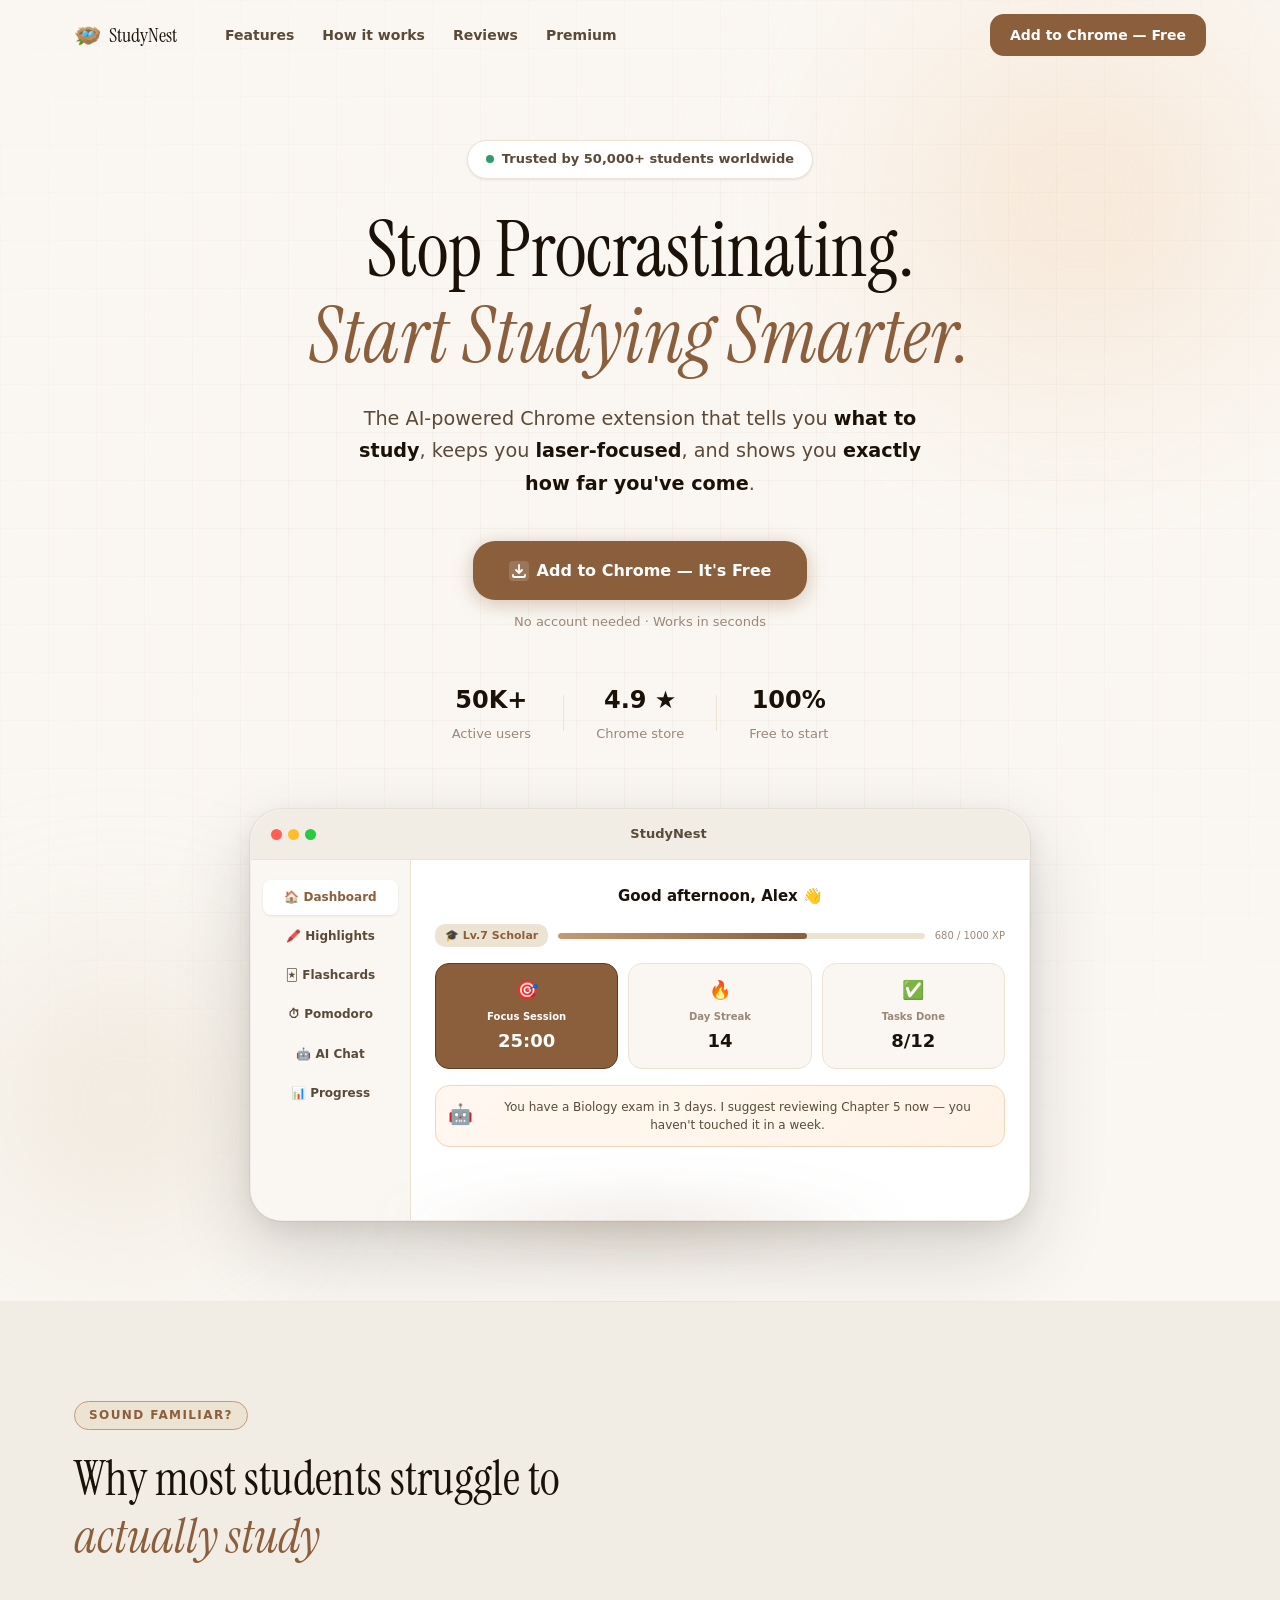
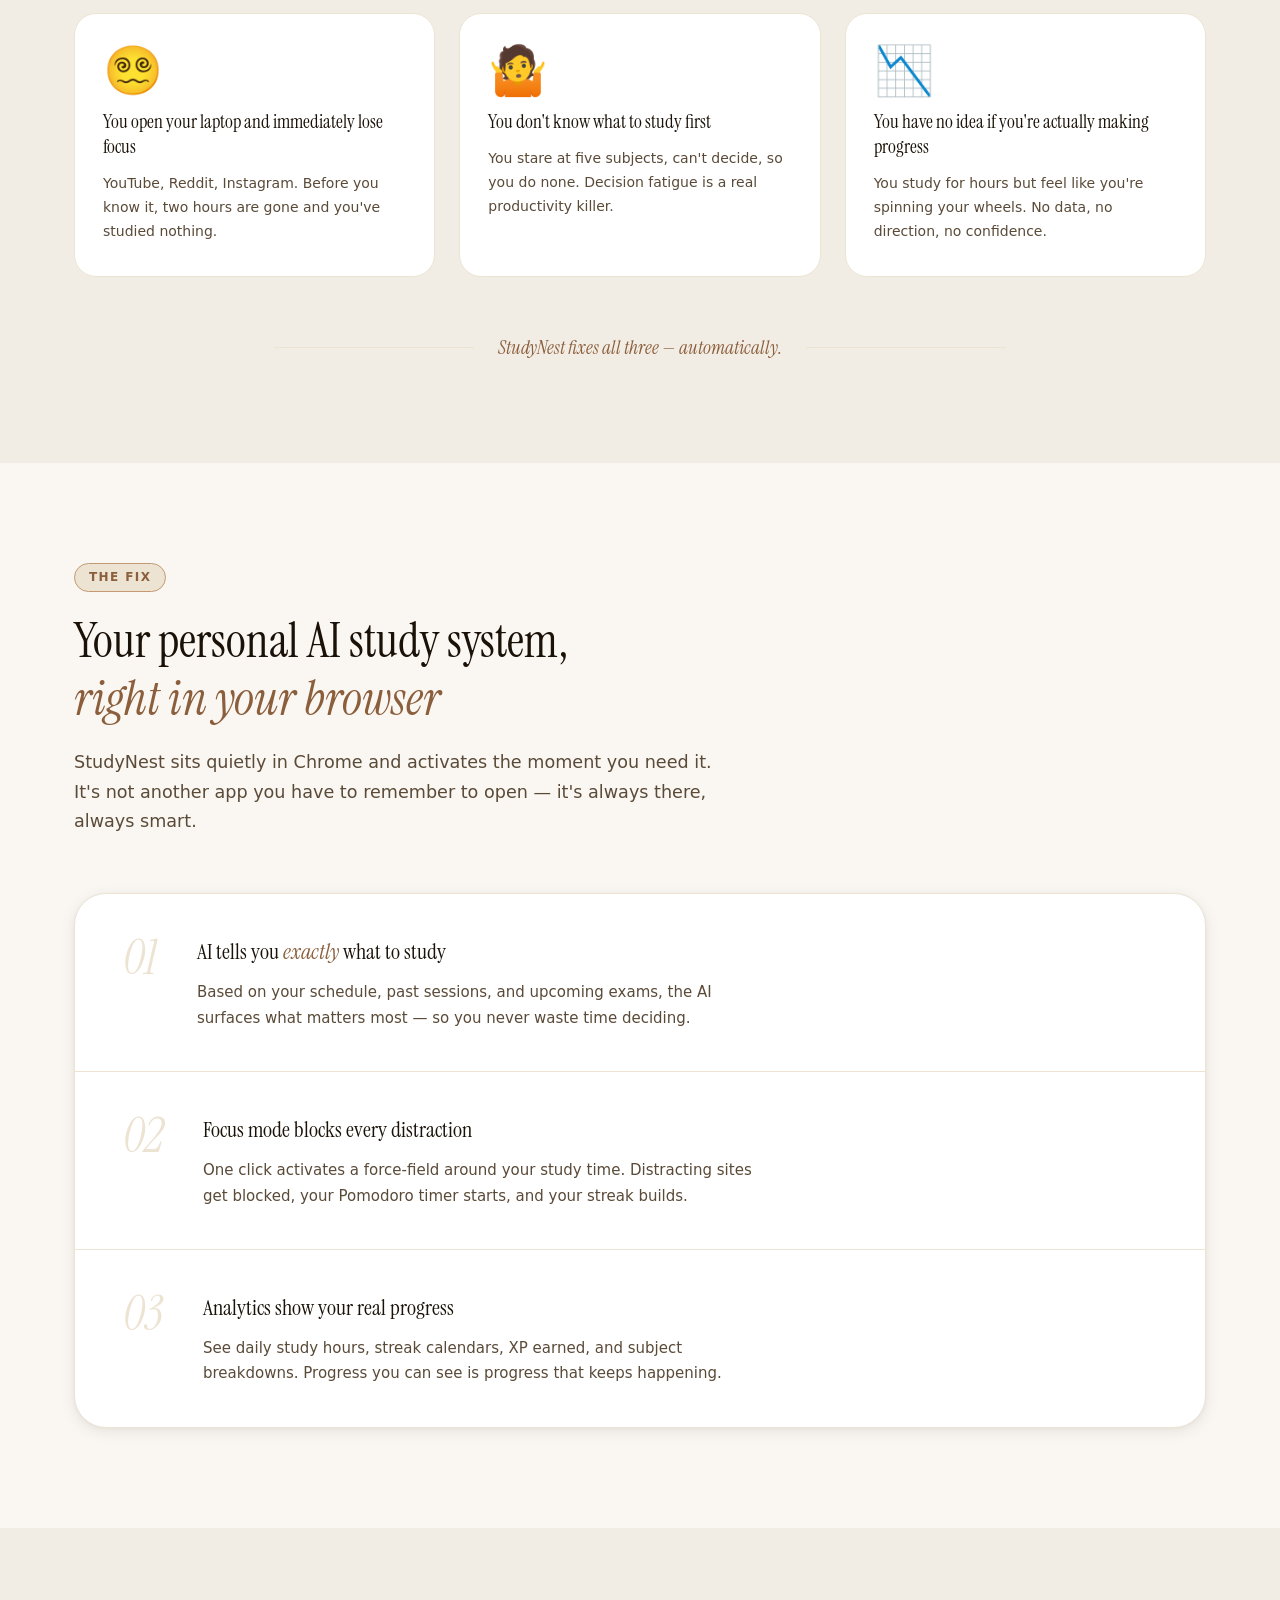
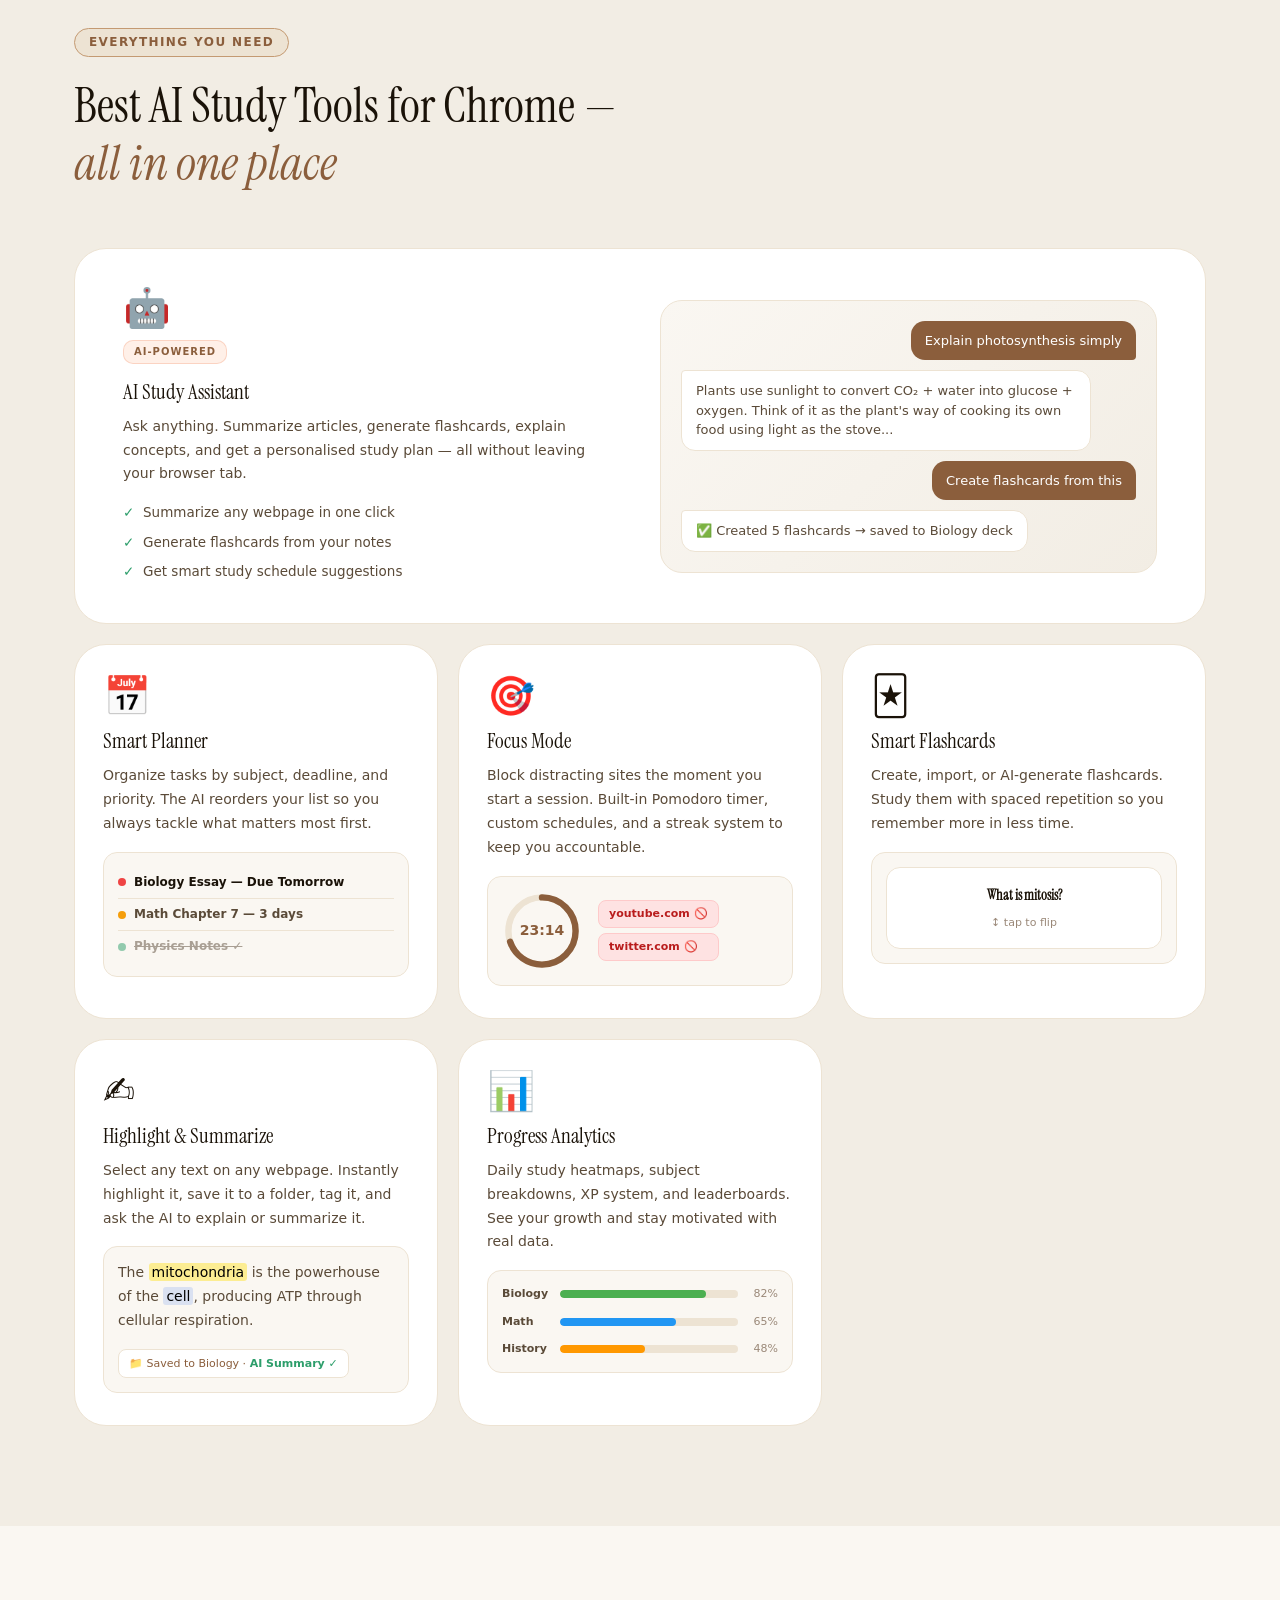
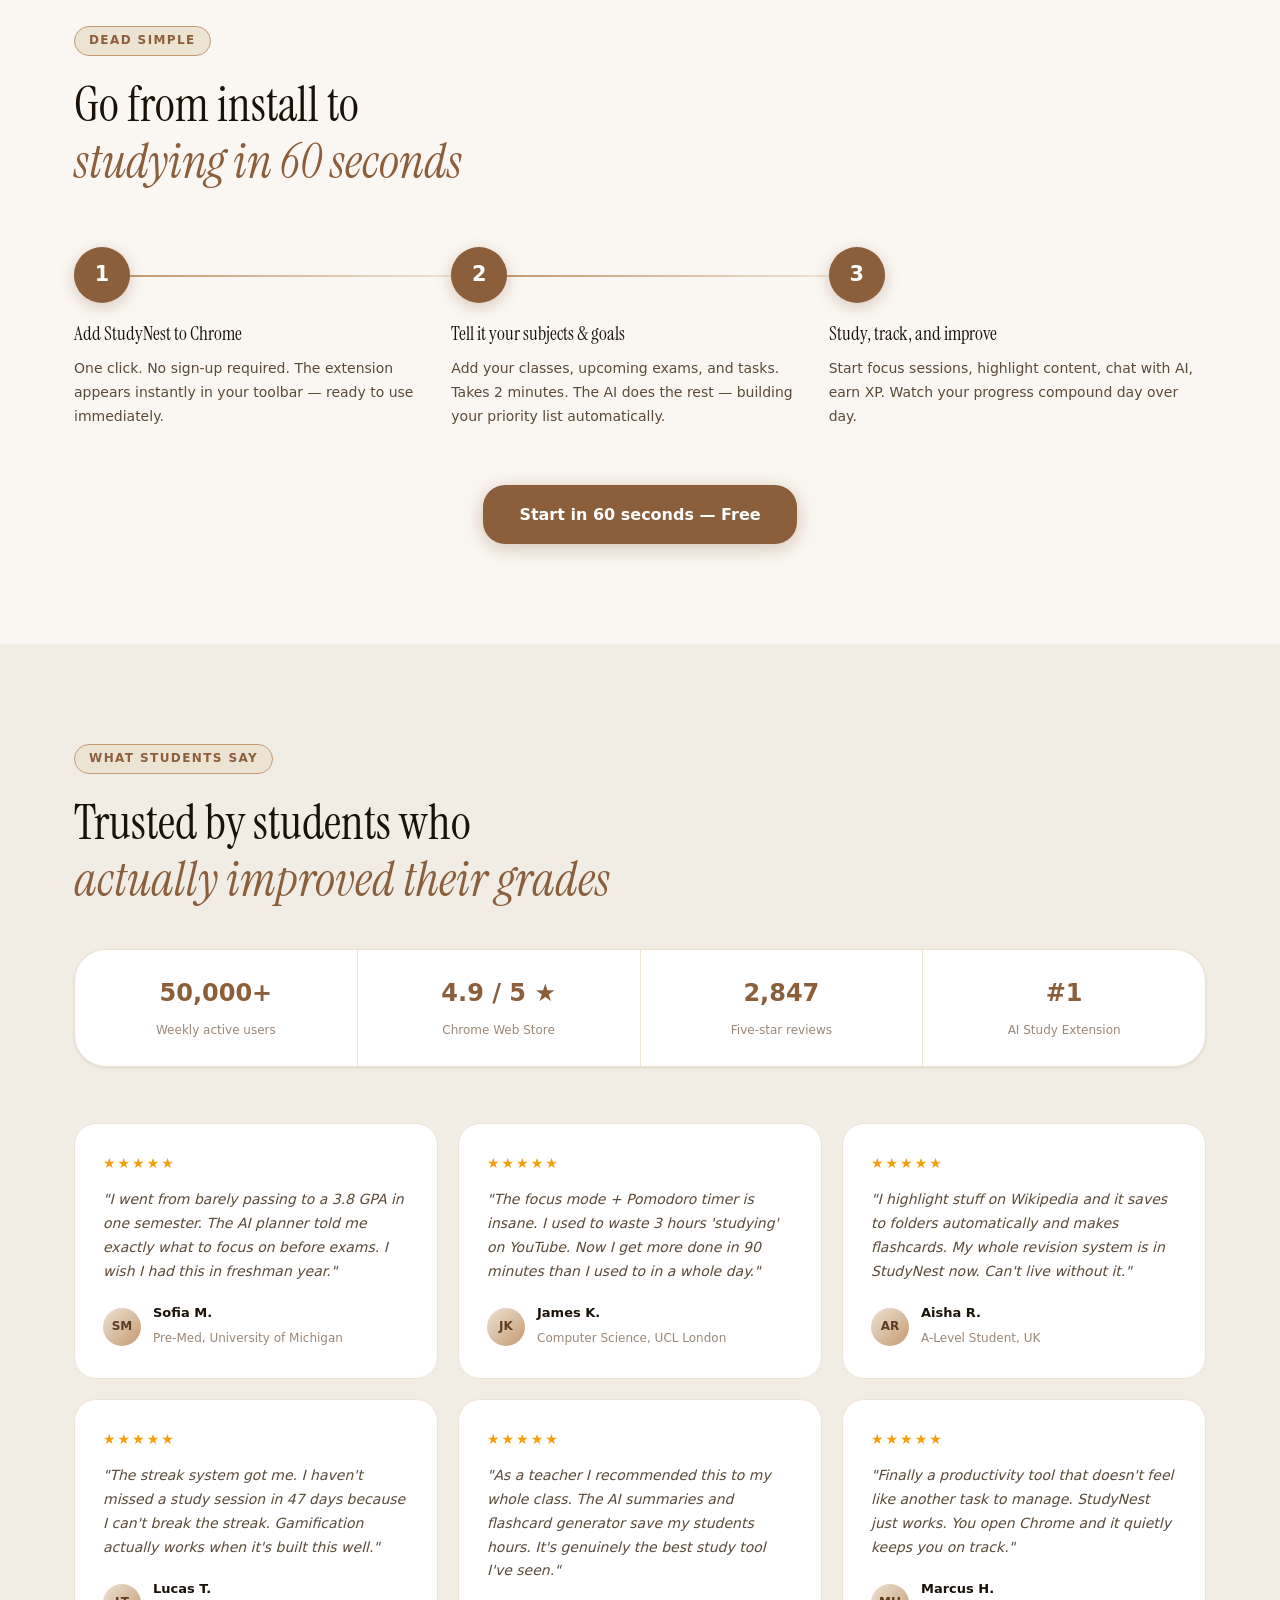
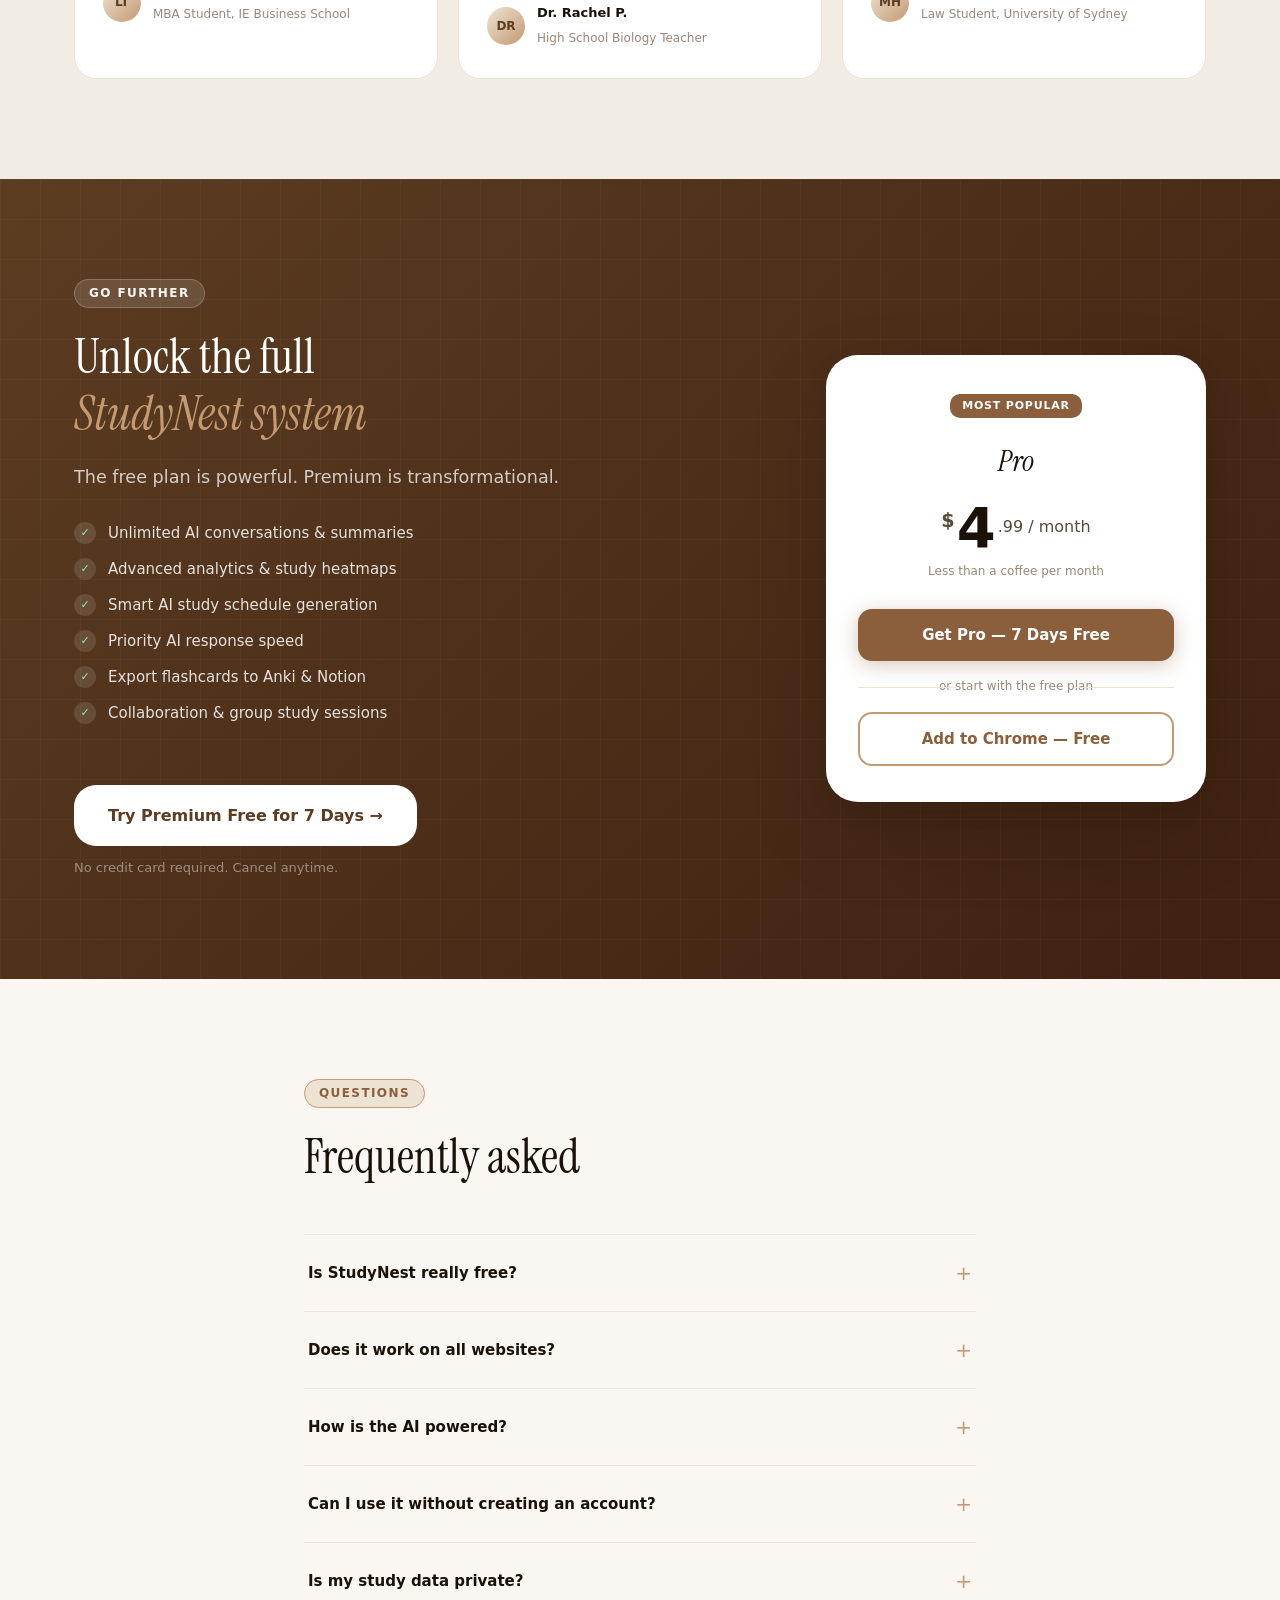
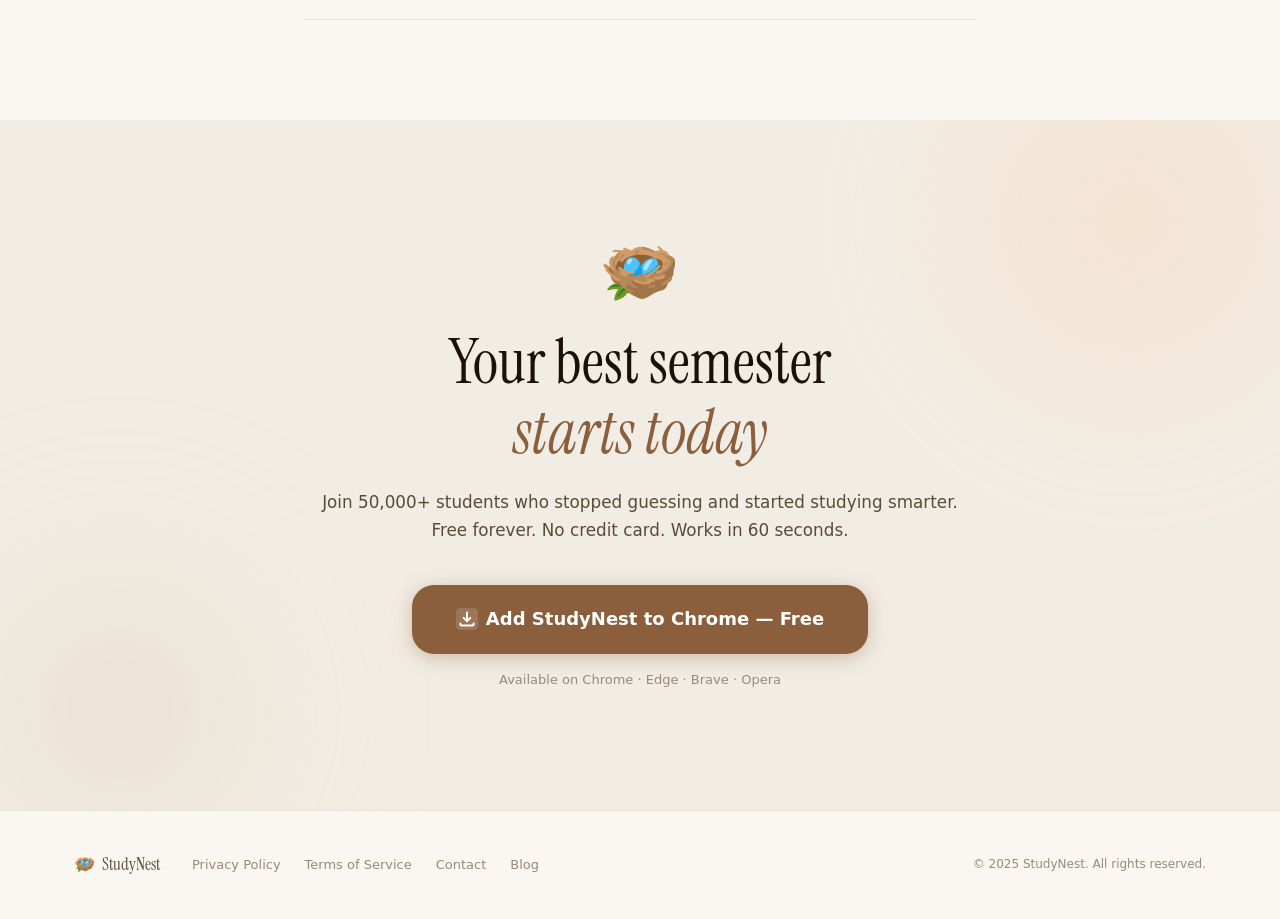
==== index.html @ ad8fe796 "Add files via upload" ====
<!DOCTYPE html>
<html lang="en">
<head>
  <meta charset="UTF-8" />
  <meta name="viewport" content="width=device-width, initial-scale=1.0" />

  <!-- ── SEO ── -->
  <title>StudyNest — AI Study Planner & Focus Chrome Extension | Stop Procrastinating</title>
  <meta name="description" content="StudyNest is the AI-powered Chrome extension that tells you what to study, blocks distractions, and tracks your progress. Used by 50,000+ students. Free to install." />
  <meta name="keywords" content="AI study planner, Chrome extension, focus app, stop procrastinating, study tools, pomodoro timer, flashcards, highlight summarize, student productivity" />
  <link rel="canonical" href="https://studynest.app/" />

  <!-- ── Open Graph ── -->
  <meta property="og:type"        content="website" />
  <meta property="og:url"         content="https://studynest.app/" />
  <meta property="og:title"       content="StudyNest — AI Study System for Students" />
  <meta property="og:description" content="Plan, focus, and track your study sessions with AI. The Chrome extension that replaces procrastination with progress." />
  <meta property="og:image"       content="https://studynest.app/og-image.png" />
  <meta name="twitter:card"       content="summary_large_image" />
  <meta name="twitter:title"      content="StudyNest — AI Study Planner Chrome Extension" />
  <meta name="twitter:description" content="Stop procrastinating. Start studying smarter with AI." />

  <!-- ── Structured Data ── -->
  <script type="application/ld+json">
  {
    "@context": "https://schema.org",
    "@type": "SoftwareApplication",
    "name": "StudyNest",
    "operatingSystem": "Chrome",
    "applicationCategory": "EducationalApplication",
    "offers": { "@type": "Offer", "price": "0", "priceCurrency": "USD" },
    "description": "AI-powered study planner and focus Chrome extension for students.",
    "aggregateRating": { "@type": "AggregateRating", "ratingValue": "4.9", "reviewCount": "2847" }
  }
  </script>

  <!-- ── Fonts ── -->
  <link rel="preconnect" href="https://fonts.googleapis.com" />
  <link rel="preconnect" href="https://fonts.gstatic.com" crossorigin />
  <link href="https://fonts.googleapis.com/css2?family=Instrument+Serif:ital@0;1&family=Cabinet+Grotesk:wght@400;500;600;700;800&display=swap" rel="stylesheet" />

  <link rel="stylesheet" href="styles.css" />
</head>
<body>

  <!-- ══════════════════════════════════════════════
       STICKY NAV
  ══════════════════════════════════════════════ -->
  <header class="nav" id="nav">
    <div class="nav-inner">
      <a href="/" class="nav-logo" aria-label="StudyNest Home">
        <span class="nav-logo-icon">🪺</span>
        <span>StudyNest</span>
      </a>
      <nav class="nav-links" aria-label="Primary navigation">
        <a href="#features">Features</a>
        <a href="#how">How it works</a>
        <a href="#reviews">Reviews</a>
        <a href="#premium">Premium</a>
      </nav>
      <a href="#install" class="btn btn-nav">Add to Chrome — Free</a>
    </div>
  </header>

  <main>

    <!-- ══════════════════════════════════════════════
         HERO
    ══════════════════════════════════════════════ -->
    <section class="hero" id="home" aria-label="Hero section">
      <div class="hero-bg">
        <div class="hero-orb hero-orb-1"></div>
        <div class="hero-orb hero-orb-2"></div>
        <div class="hero-grid"></div>
      </div>

      <div class="container hero-inner">
        <div class="hero-badge reveal">
          <span class="hero-badge-dot"></span>
          Trusted by 50,000+ students worldwide
        </div>

        <h1 class="hero-h1 reveal reveal-delay-1">
          Stop Procrastinating.<br />
          <em>Start Studying Smarter.</em>
        </h1>

        <p class="hero-sub reveal reveal-delay-2">
          The AI-powered Chrome extension that tells you <strong>what to study</strong>,
          keeps you <strong>laser-focused</strong>, and shows you <strong>exactly how far you've come</strong>.
        </p>

        <div class="hero-cta reveal reveal-delay-3">
          <a href="#install" class="btn btn-primary btn-lg" id="install">
            <svg width="20" height="20" viewBox="0 0 20 20" fill="none" aria-hidden="true"><rect width="20" height="20" rx="4" fill="white" fill-opacity=".15"/><path d="M10 4v8m0 0l-3-3m3 3l3-3" stroke="white" stroke-width="1.8" stroke-linecap="round" stroke-linejoin="round"/><path d="M4 14v1a1 1 0 001 1h10a1 1 0 001-1v-1" stroke="white" stroke-width="1.8" stroke-linecap="round"/></svg>
            Add to Chrome — It's Free
          </a>
          <span class="hero-cta-note">No account needed · Works in seconds</span>
        </div>

        <div class="hero-stats reveal reveal-delay-4">
          <div class="stat">
            <strong>50K+</strong>
            <span>Active users</span>
          </div>
          <div class="stat-divider"></div>
          <div class="stat">
            <strong>4.9 ★</strong>
            <span>Chrome store</span>
          </div>
          <div class="stat-divider"></div>
          <div class="stat">
            <strong>100%</strong>
            <span>Free to start</span>
          </div>
        </div>

        <!-- Mock UI -->
        <div class="hero-ui reveal reveal-delay-4" aria-label="StudyNest app preview">
          <div class="ui-window">
            <div class="ui-titlebar">
              <div class="ui-dots"><span></span><span></span><span></span></div>
              <div class="ui-title">StudyNest</div>
            </div>
            <div class="ui-body">
              <div class="ui-sidebar">
                <div class="ui-nav-item ui-active">🏠 Dashboard</div>
                <div class="ui-nav-item">🖍️ Highlights</div>
                <div class="ui-nav-item">🃏 Flashcards</div>
                <div class="ui-nav-item">⏱ Pomodoro</div>
                <div class="ui-nav-item">🤖 AI Chat</div>
                <div class="ui-nav-item">📊 Progress</div>
              </div>
              <div class="ui-main">
                <div class="ui-greeting">Good afternoon, Alex 👋</div>
                <div class="ui-level">
                  <div class="ui-level-badge">🎓 Lv.7 Scholar</div>
                  <div class="ui-xp-bar"><div class="ui-xp-fill" style="width:68%"></div></div>
                  <span class="ui-xp-label">680 / 1000 XP</span>
                </div>
                <div class="ui-cards-row">
                  <div class="ui-card ui-card-focus">
                    <div class="ui-card-icon">🎯</div>
                    <div class="ui-card-label">Focus Session</div>
                    <div class="ui-card-val">25:00</div>
                  </div>
                  <div class="ui-card">
                    <div class="ui-card-icon">🔥</div>
                    <div class="ui-card-label">Day Streak</div>
                    <div class="ui-card-val">14</div>
                  </div>
                  <div class="ui-card">
                    <div class="ui-card-icon">✅</div>
                    <div class="ui-card-label">Tasks Done</div>
                    <div class="ui-card-val">8/12</div>
                  </div>
                </div>
                <div class="ui-ai-bubble">
                  <span class="ui-ai-avatar">🤖</span>
                  <div class="ui-ai-text">You have a Biology exam in 3 days. I suggest reviewing Chapter 5 now — you haven't touched it in a week.</div>
                </div>
              </div>
            </div>
          </div>
          <div class="ui-glow"></div>
        </div>
      </div>
    </section>

    <!-- ══════════════════════════════════════════════
         PROBLEM
    ══════════════════════════════════════════════ -->
    <section class="problem" aria-labelledby="problem-heading">
      <div class="container">
        <div class="section-label reveal">Sound familiar?</div>
        <h2 class="section-h2 reveal reveal-delay-1" id="problem-heading">
          Why most students struggle to<br /><em>actually study</em>
        </h2>
        <div class="problem-grid">
          <div class="problem-card reveal reveal-delay-1">
            <div class="problem-icon">😵‍💫</div>
            <h3>You open your laptop and immediately lose focus</h3>
            <p>YouTube, Reddit, Instagram. Before you know it, two hours are gone and you've studied nothing.</p>
          </div>
          <div class="problem-card reveal reveal-delay-2">
            <div class="problem-icon">🤷</div>
            <h3>You don't know what to study first</h3>
            <p>You stare at five subjects, can't decide, so you do none. Decision fatigue is a real productivity killer.</p>
          </div>
          <div class="problem-card reveal reveal-delay-3">
            <div class="problem-icon">📉</div>
            <h3>You have no idea if you're actually making progress</h3>
            <p>You study for hours but feel like you're spinning your wheels. No data, no direction, no confidence.</p>
          </div>
        </div>
        <div class="problem-bridge reveal">
          <div class="bridge-line"></div>
          <p>StudyNest fixes all three — automatically.</p>
          <div class="bridge-line"></div>
        </div>
      </div>
    </section>

    <!-- ══════════════════════════════════════════════
         SOLUTION
    ══════════════════════════════════════════════ -->
    <section class="solution" aria-labelledby="solution-heading">
      <div class="container">
        <div class="section-label reveal">The fix</div>
        <h2 class="section-h2 reveal reveal-delay-1" id="solution-heading">
          Your personal AI study system,<br /><em>right in your browser</em>
        </h2>
        <p class="section-sub reveal reveal-delay-2">
          StudyNest sits quietly in Chrome and activates the moment you need it.
          It's not another app you have to remember to open — it's always there, always smart.
        </p>

        <div class="solution-pillars">
          <div class="pillar reveal reveal-delay-1">
            <div class="pillar-num">01</div>
            <div class="pillar-content">
              <h3>AI tells you <em>exactly</em> what to study</h3>
              <p>Based on your schedule, past sessions, and upcoming exams, the AI surfaces what matters most — so you never waste time deciding.</p>
            </div>
          </div>
          <div class="pillar reveal reveal-delay-2">
            <div class="pillar-num">02</div>
            <div class="pillar-content">
              <h3>Focus mode blocks every distraction</h3>
              <p>One click activates a force-field around your study time. Distracting sites get blocked, your Pomodoro timer starts, and your streak builds.</p>
            </div>
          </div>
          <div class="pillar reveal reveal-delay-3">
            <div class="pillar-num">03</div>
            <div class="pillar-content">
              <h3>Analytics show your real progress</h3>
              <p>See daily study hours, streak calendars, XP earned, and subject breakdowns. Progress you can see is progress that keeps happening.</p>
            </div>
          </div>
        </div>
      </div>
    </section>

    <!-- ══════════════════════════════════════════════
         FEATURES
    ══════════════════════════════════════════════ -->
    <section class="features" id="features" aria-labelledby="features-heading">
      <div class="container">
        <div class="section-label reveal">Everything you need</div>
        <h2 class="section-h2 reveal reveal-delay-1" id="features-heading">
          Best AI Study Tools for Chrome —<br /><em>all in one place</em>
        </h2>

        <div class="features-grid">

          <article class="feat-card feat-card-wide reveal reveal-delay-1" aria-label="AI Assistant feature">
            <div class="feat-card-inner">
              <div class="feat-emoji">🤖</div>
              <div class="feat-tag">AI-Powered</div>
              <h3 class="feat-h3">AI Study Assistant</h3>
              <p>Ask anything. Summarize articles, generate flashcards, explain concepts, and get a personalised study plan — all without leaving your browser tab.</p>
              <ul class="feat-bullets">
                <li>Summarize any webpage in one click</li>
                <li>Generate flashcards from your notes</li>
                <li>Get smart study schedule suggestions</li>
              </ul>
            </div>
            <div class="feat-visual feat-visual-ai">
              <div class="ai-chat-demo">
                <div class="ai-msg ai-msg-user">Explain photosynthesis simply</div>
                <div class="ai-msg ai-msg-bot">
                  <span class="ai-typing-dot"></span>
                  Plants use sunlight to convert CO₂ + water into glucose + oxygen. Think of it as the plant's way of cooking its own food using light as the stove...
                </div>
                <div class="ai-msg ai-msg-user">Create flashcards from this</div>
                <div class="ai-msg ai-msg-bot">✅ Created 5 flashcards → saved to Biology deck</div>
              </div>
            </div>
          </article>

          <article class="feat-card reveal reveal-delay-2" aria-label="Smart Planner feature">
            <div class="feat-emoji">📅</div>
            <h3 class="feat-h3">Smart Planner</h3>
            <p>Organize tasks by subject, deadline, and priority. The AI reorders your list so you always tackle what matters most first.</p>
            <div class="feat-mini-ui">
              <div class="task-item task-high"><span class="task-dot task-red"></span>Biology Essay — Due Tomorrow</div>
              <div class="task-item"><span class="task-dot task-orange"></span>Math Chapter 7 — 3 days</div>
              <div class="task-item task-done"><span class="task-dot task-green"></span>Physics Notes ✓</div>
            </div>
          </article>

          <article class="feat-card reveal reveal-delay-3" aria-label="Focus Mode feature">
            <div class="feat-emoji">🎯</div>
            <h3 class="feat-h3">Focus Mode</h3>
            <p>Block distracting sites the moment you start a session. Built-in Pomodoro timer, custom schedules, and a streak system to keep you accountable.</p>
            <div class="feat-mini-ui feat-focus-ui">
              <div class="focus-ring">
                <svg viewBox="0 0 100 100" class="focus-svg">
                  <circle cx="50" cy="50" r="42" class="focus-track"/>
                  <circle cx="50" cy="50" r="42" class="focus-progress"/>
                </svg>
                <div class="focus-time">23:14</div>
              </div>
              <div class="focus-blocked">
                <div class="blocked-tag">youtube.com 🚫</div>
                <div class="blocked-tag">twitter.com 🚫</div>
              </div>
            </div>
          </article>

          <article class="feat-card reveal reveal-delay-1" aria-label="Flashcards feature">
            <div class="feat-emoji">🃏</div>
            <h3 class="feat-h3">Smart Flashcards</h3>
            <p>Create, import, or AI-generate flashcards. Study them with spaced repetition so you remember more in less time.</p>
            <div class="feat-mini-ui">
              <div class="flashcard-demo">
                <div class="fc-front">What is mitosis?</div>
                <div class="fc-flip">↕ tap to flip</div>
              </div>
            </div>
          </article>

          <article class="feat-card reveal reveal-delay-2" aria-label="Highlights feature">
            <div class="feat-emoji">✍️</div>
            <h3 class="feat-h3">Highlight & Summarize</h3>
            <p>Select any text on any webpage. Instantly highlight it, save it to a folder, tag it, and ask the AI to explain or summarize it.</p>
            <div class="feat-mini-ui">
              <div class="highlight-demo">
                <p class="hl-text">The <mark class="hl-yellow">mitochondria</mark> is the powerhouse of the <mark class="hl-blue">cell</mark>, producing ATP through cellular respiration.</p>
                <div class="hl-popup">📁 Saved to Biology · <span>AI Summary ✓</span></div>
              </div>
            </div>
          </article>

          <article class="feat-card reveal reveal-delay-3" aria-label="Progress Tracking feature">
            <div class="feat-emoji">📊</div>
            <h3 class="feat-h3">Progress Analytics</h3>
            <p>Daily study heatmaps, subject breakdowns, XP system, and leaderboards. See your growth and stay motivated with real data.</p>
            <div class="feat-mini-ui feat-stats-ui">
              <div class="stat-bars">
                <div class="stat-bar-row"><span>Biology</span><div class="bar"><div class="bar-fill" style="width:82%;background:#4CAF50"></div></div><span>82%</span></div>
                <div class="stat-bar-row"><span>Math</span><div class="bar"><div class="bar-fill" style="width:65%;background:#2196F3"></div></div><span>65%</span></div>
                <div class="stat-bar-row"><span>History</span><div class="bar"><div class="bar-fill" style="width:48%;background:#FF9800"></div></div><span>48%</span></div>
              </div>
            </div>
          </article>

        </div>
      </div>
    </section>

    <!-- ══════════════════════════════════════════════
         HOW IT WORKS
    ══════════════════════════════════════════════ -->
    <section class="how" id="how" aria-labelledby="how-heading">
      <div class="container">
        <div class="section-label reveal">Dead simple</div>
        <h2 class="section-h2 reveal reveal-delay-1" id="how-heading">
          Go from install to<br /><em>studying in 60 seconds</em>
        </h2>

        <div class="steps">
          <div class="step reveal reveal-delay-1">
            <div class="step-num">1</div>
            <div class="step-content">
              <h3>Add StudyNest to Chrome</h3>
              <p>One click. No sign-up required. The extension appears instantly in your toolbar — ready to use immediately.</p>
            </div>
            <div class="step-connector" aria-hidden="true"></div>
          </div>
          <div class="step reveal reveal-delay-2">
            <div class="step-num">2</div>
            <div class="step-content">
              <h3>Tell it your subjects &amp; goals</h3>
              <p>Add your classes, upcoming exams, and tasks. Takes 2 minutes. The AI does the rest — building your priority list automatically.</p>
            </div>
            <div class="step-connector" aria-hidden="true"></div>
          </div>
          <div class="step reveal reveal-delay-3">
            <div class="step-num">3</div>
            <div class="step-content">
              <h3>Study, track, and improve</h3>
              <p>Start focus sessions, highlight content, chat with AI, earn XP. Watch your progress compound day over day.</p>
            </div>
          </div>
        </div>

        <div class="how-cta reveal">
          <a href="#install" class="btn btn-primary btn-lg">Start in 60 seconds — Free</a>
        </div>
      </div>
    </section>

    <!-- ══════════════════════════════════════════════
         SOCIAL PROOF
    ══════════════════════════════════════════════ -->
    <section class="social" id="reviews" aria-labelledby="reviews-heading">
      <div class="container">
        <div class="section-label reveal">What students say</div>
        <h2 class="section-h2 reveal reveal-delay-1" id="reviews-heading">
          Trusted by students who<br /><em>actually improved their grades</em>
        </h2>

        <div class="trust-bar reveal reveal-delay-2">
          <div class="trust-item">
            <strong>50,000+</strong>
            <span>Weekly active users</span>
          </div>
          <div class="trust-item">
            <strong>4.9 / 5 ★</strong>
            <span>Chrome Web Store</span>
          </div>
          <div class="trust-item">
            <strong>2,847</strong>
            <span>Five-star reviews</span>
          </div>
          <div class="trust-item">
            <strong>#1</strong>
            <span>AI Study Extension</span>
          </div>
        </div>

        <div class="reviews-grid">
          <blockquote class="review reveal reveal-delay-1">
            <div class="review-stars" aria-label="5 stars">★★★★★</div>
            <p>"I went from barely passing to a 3.8 GPA in one semester. The AI planner told me exactly what to focus on before exams. I wish I had this in freshman year."</p>
            <footer>
              <div class="reviewer-avatar" aria-hidden="true">SM</div>
              <div>
                <strong>Sofia M.</strong>
                <span>Pre-Med, University of Michigan</span>
              </div>
            </footer>
          </blockquote>

          <blockquote class="review reveal reveal-delay-2">
            <div class="review-stars" aria-label="5 stars">★★★★★</div>
            <p>"The focus mode + Pomodoro timer is insane. I used to waste 3 hours 'studying' on YouTube. Now I get more done in 90 minutes than I used to in a whole day."</p>
            <footer>
              <div class="reviewer-avatar" aria-hidden="true">JK</div>
              <div>
                <strong>James K.</strong>
                <span>Computer Science, UCL London</span>
              </div>
            </footer>
          </blockquote>

          <blockquote class="review reveal reveal-delay-3">
            <div class="review-stars" aria-label="5 stars">★★★★★</div>
            <p>"I highlight stuff on Wikipedia and it saves to folders automatically and makes flashcards. My whole revision system is in StudyNest now. Can't live without it."</p>
            <footer>
              <div class="reviewer-avatar" aria-hidden="true">AR</div>
              <div>
                <strong>Aisha R.</strong>
                <span>A-Level Student, UK</span>
              </div>
            </footer>
          </blockquote>

          <blockquote class="review reveal reveal-delay-1">
            <div class="review-stars" aria-label="5 stars">★★★★★</div>
            <p>"The streak system got me. I haven't missed a study session in 47 days because I can't break the streak. Gamification actually works when it's built this well."</p>
            <footer>
              <div class="reviewer-avatar" aria-hidden="true">LT</div>
              <div>
                <strong>Lucas T.</strong>
                <span>MBA Student, IE Business School</span>
              </div>
            </footer>
          </blockquote>

          <blockquote class="review reveal reveal-delay-2">
            <div class="review-stars" aria-label="5 stars">★★★★★</div>
            <p>"As a teacher I recommended this to my whole class. The AI summaries and flashcard generator save my students hours. It's genuinely the best study tool I've seen."</p>
            <footer>
              <div class="reviewer-avatar" aria-hidden="true">DR</div>
              <div>
                <strong>Dr. Rachel P.</strong>
                <span>High School Biology Teacher</span>
              </div>
            </footer>
          </blockquote>

          <blockquote class="review reveal reveal-delay-3">
            <div class="review-stars" aria-label="5 stars">★★★★★</div>
            <p>"Finally a productivity tool that doesn't feel like another task to manage. StudyNest just works. You open Chrome and it quietly keeps you on track."</p>
            <footer>
              <div class="reviewer-avatar" aria-hidden="true">MH</div>
              <div>
                <strong>Marcus H.</strong>
                <span>Law Student, University of Sydney</span>
              </div>
            </footer>
          </blockquote>
        </div>
      </div>
    </section>

    <!-- ══════════════════════════════════════════════
         PREMIUM
    ══════════════════════════════════════════════ -->
    <section class="premium" id="premium" aria-labelledby="premium-heading">
      <div class="container">
        <div class="premium-inner">
          <div class="premium-left reveal">
            <div class="section-label section-label-light">Go further</div>
            <h2 class="section-h2 section-h2-light" id="premium-heading">
              Unlock the full<br /><em>StudyNest system</em>
            </h2>
            <p class="section-sub section-sub-light">
              The free plan is powerful. Premium is transformational.
            </p>
            <ul class="premium-list">
              <li><span class="prem-check">✓</span> Unlimited AI conversations &amp; summaries</li>
              <li><span class="prem-check">✓</span> Advanced analytics &amp; study heatmaps</li>
              <li><span class="prem-check">✓</span> Smart AI study schedule generation</li>
              <li><span class="prem-check">✓</span> Priority AI response speed</li>
              <li><span class="prem-check">✓</span> Export flashcards to Anki &amp; Notion</li>
              <li><span class="prem-check">✓</span> Collaboration &amp; group study sessions</li>
            </ul>
            <a href="#install" class="btn btn-premium">Try Premium Free for 7 Days →</a>
            <p class="premium-note">No credit card required. Cancel anytime.</p>
          </div>

          <div class="premium-right reveal reveal-delay-2">
            <div class="pricing-card">
              <div class="pricing-label">Most popular</div>
              <div class="pricing-name">Pro</div>
              <div class="pricing-price">
                <span class="price-currency">$</span>
                <span class="price-amount">4</span>
                <span class="price-period">.99 / month</span>
              </div>
              <div class="pricing-equiv">Less than a coffee per month</div>
              <a href="#install" class="btn btn-primary" style="width:100%;justify-content:center;margin-top:1.5rem;">Get Pro — 7 Days Free</a>
              <div class="pricing-divider">or start with the free plan</div>
              <a href="#install" class="btn btn-outline" style="width:100%;justify-content:center;">Add to Chrome — Free</a>
            </div>
          </div>
        </div>
      </div>
    </section>

    <!-- ══════════════════════════════════════════════
         FAQ
    ══════════════════════════════════════════════ -->
    <section class="faq" aria-labelledby="faq-heading">
      <div class="container faq-inner">
        <div class="section-label reveal">Questions</div>
        <h2 class="section-h2 reveal reveal-delay-1" id="faq-heading">Frequently asked</h2>

        <div class="faq-list">
          <details class="faq-item reveal reveal-delay-1">
            <summary>Is StudyNest really free?</summary>
            <p>Yes. The core features — planner, focus mode, highlights, flashcards, progress tracking, and AI chat (limited) — are completely free forever. Premium unlocks unlimited AI and advanced analytics.</p>
          </details>
          <details class="faq-item reveal reveal-delay-2">
            <summary>Does it work on all websites?</summary>
            <p>Yes. StudyNest works across all websites — Wikipedia, course platforms, news sites, PDFs in Chrome, Google Docs, and more. The highlight and summarize feature works anywhere you can select text.</p>
          </details>
          <details class="faq-item reveal reveal-delay-3">
            <summary>How is the AI powered?</summary>
            <p>StudyNest uses state-of-the-art large language models to power its AI chat, summarization, and flashcard generation. Your data is processed securely and never sold to third parties.</p>
          </details>
          <details class="faq-item reveal reveal-delay-1">
            <summary>Can I use it without creating an account?</summary>
            <p>Absolutely. Install the extension and start using it immediately. Creating an account lets you sync your data across devices and unlocks the full feature set.</p>
          </details>
          <details class="faq-item reveal reveal-delay-2">
            <summary>Is my study data private?</summary>
            <p>Yes. Your highlights, notes, and flashcards are stored locally on your device by default. Cloud sync (for account users) is fully encrypted. We never sell your data.</p>
          </details>
        </div>
      </div>
    </section>

    <!-- ══════════════════════════════════════════════
         FINAL CTA
    ══════════════════════════════════════════════ -->
    <section class="final-cta" aria-label="Final call to action">
      <div class="final-orb final-orb-1"></div>
      <div class="final-orb final-orb-2"></div>
      <div class="container final-cta-inner">
        <div class="final-emoji reveal">🪺</div>
        <h2 class="final-h2 reveal reveal-delay-1">
          Your best semester<br /><em>starts today</em>
        </h2>
        <p class="final-sub reveal reveal-delay-2">
          Join 50,000+ students who stopped guessing and started studying smarter.<br />
          Free forever. No credit card. Works in 60 seconds.
        </p>
        <a href="#install" class="btn btn-primary btn-xl reveal reveal-delay-3">
          <svg width="22" height="22" viewBox="0 0 20 20" fill="none" aria-hidden="true"><rect width="20" height="20" rx="4" fill="white" fill-opacity=".15"/><path d="M10 4v8m0 0l-3-3m3 3l3-3" stroke="white" stroke-width="1.8" stroke-linecap="round" stroke-linejoin="round"/><path d="M4 14v1a1 1 0 001 1h10a1 1 0 001-1v-1" stroke="white" stroke-width="1.8" stroke-linecap="round"/></svg>
          Add StudyNest to Chrome — Free
        </a>
        <p class="final-note reveal reveal-delay-3">Available on Chrome · Edge · Brave · Opera</p>
      </div>
    </section>

  </main>

  <!-- ══════════════════════════════════════════════
       FOOTER
  ══════════════════════════════════════════════ -->
  <footer class="footer">
    <div class="container footer-inner">
      <div class="footer-logo">
        <span>🪺</span> StudyNest
      </div>
      <nav class="footer-links" aria-label="Footer navigation">
        <a href="#">Privacy Policy</a>
        <a href="#">Terms of Service</a>
        <a href="#">Contact</a>
        <a href="#">Blog</a>
      </nav>
      <p class="footer-copy">© 2025 StudyNest. All rights reserved.</p>
    </div>
  </footer>

  <!-- Sticky CTA bar (mobile) -->
  <div class="sticky-cta" id="stickyCta" aria-label="Sticky install button">
    <a href="#install" class="btn btn-primary">Add to Chrome — Free</a>
  </div>

  <script src="script.js"></script>
</body>
</html>
---- styles.css ----
/* ═══════════════════════════════════════════════════════════════
   StudyNest Landing Page — styles.css
   Aesthetic: Warm Parchment meets Modern Editorial
   Fonts: Instrument Serif (display) + Cabinet Grotesk (body)
═══════════════════════════════════════════════════════════════ */

/* ── Reset & Tokens ──────────────────────────────────────── */
*, *::before, *::after { box-sizing: border-box; margin: 0; padding: 0; }

:root {
  --cream:        #FAF7F2;
  --cream-dark:   #F2EDE4;
  --latte:        #EDE3D3;
  --coffee:       #8B5E3C;
  --coffee-dark:  #5C3D22;
  --coffee-light: #C49A72;
  --ink:          #1A1208;
  --ink-muted:    #5A4A38;
  --ink-light:    #9A8878;
  --accent:       #E8622A;
  --accent-light: #FFF0E8;
  --green:        #2D9E6B;
  --blue:         #2563EB;

  --shadow-sm:  0 1px 3px rgba(26,18,8,.06), 0 1px 2px rgba(26,18,8,.04);
  --shadow-md:  0 4px 16px rgba(26,18,8,.08), 0 1px 4px rgba(26,18,8,.04);
  --shadow-lg:  0 16px 48px rgba(26,18,8,.12), 0 4px 12px rgba(26,18,8,.06);
  --shadow-xl:  0 32px 80px rgba(26,18,8,.16), 0 8px 24px rgba(26,18,8,.08);

  --radius-sm:  8px;
  --radius-md:  14px;
  --radius-lg:  22px;
  --radius-xl:  32px;

  --font-serif: 'Instrument Serif', Georgia, serif;
  --font-sans:  'Cabinet Grotesk', system-ui, sans-serif;
  --t:          .22s cubic-bezier(.4,0,.2,1);
}

html { scroll-behavior: smooth; -webkit-font-smoothing: antialiased; }

body {
  background: var(--cream);
  color: var(--ink);
  font-family: var(--font-sans);
  font-size: 16px;
  line-height: 1.6;
  overflow-x: hidden;
}

img { max-width: 100%; height: auto; display: block; }
a { color: inherit; text-decoration: none; }

.container {
  width: 100%;
  max-width: 1180px;
  margin: 0 auto;
  padding: 0 24px;
}

/* ── Typography helpers ─────────────────────────────────── */
.section-label {
  display: inline-block;
  font-size: 12px;
  font-weight: 700;
  letter-spacing: 1.4px;
  text-transform: uppercase;
  color: var(--coffee);
  background: var(--latte);
  border: 1px solid var(--coffee-light);
  border-radius: 20px;
  padding: 4px 14px;
  margin-bottom: 20px;
}
.section-label-light {
  color: var(--cream);
  background: rgba(255,255,255,.12);
  border-color: rgba(255,255,255,.2);
}

.section-h2 {
  font-family: var(--font-serif);
  font-size: clamp(2rem, 4vw, 3rem);
  font-weight: 400;
  line-height: 1.2;
  color: var(--ink);
  margin-bottom: 20px;
}
.section-h2 em { font-style: italic; color: var(--coffee); }
.section-h2-light { color: white; }
.section-h2-light em { color: var(--coffee-light); }

.section-sub {
  font-size: 1.1rem;
  color: var(--ink-muted);
  max-width: 640px;
  line-height: 1.7;
}
.section-sub-light { color: rgba(255,255,255,.75); }

/* ── Buttons ────────────────────────────────────────────── */
.btn {
  display: inline-flex;
  align-items: center;
  gap: 8px;
  font-family: var(--font-sans);
  font-weight: 700;
  border-radius: var(--radius-md);
  border: none;
  cursor: pointer;
  transition: all var(--t);
  text-decoration: none;
  white-space: nowrap;
}
.btn-primary {
  background: var(--coffee);
  color: white;
  padding: 14px 28px;
  font-size: 15px;
  box-shadow: 0 4px 20px rgba(139,94,60,.35);
}
.btn-primary:hover {
  background: var(--coffee-dark);
  transform: translateY(-2px);
  box-shadow: 0 8px 28px rgba(139,94,60,.4);
}
.btn-primary:active { transform: translateY(0); }

.btn-lg { padding: 17px 36px; font-size: 16px; border-radius: var(--radius-lg); }
.btn-xl { padding: 20px 44px; font-size: 18px; border-radius: var(--radius-lg); }

.btn-outline {
  background: transparent;
  color: var(--coffee);
  border: 2px solid var(--coffee-light);
  padding: 13px 28px;
  font-size: 15px;
}
.btn-outline:hover {
  background: var(--latte);
  border-color: var(--coffee);
  transform: translateY(-1px);
}

.btn-nav {
  background: var(--coffee);
  color: white;
  padding: 10px 20px;
  font-size: 14px;
  border-radius: var(--radius-md);
}
.btn-nav:hover { background: var(--coffee-dark); }

.btn-premium {
  display: inline-flex;
  align-items: center;
  gap: 8px;
  background: white;
  color: var(--coffee-dark);
  border: 2px solid transparent;
  padding: 16px 32px;
  font-size: 16px;
  font-weight: 700;
  border-radius: var(--radius-lg);
  margin-top: 2rem;
  transition: all var(--t);
}
.btn-premium:hover {
  background: var(--cream);
  transform: translateY(-2px);
  box-shadow: var(--shadow-md);
}

/* ── Reveal animations ─────────────────────────────────── */
.reveal {
  opacity: 0;
  transform: translateY(28px);
  transition: opacity .65s ease, transform .65s ease;
}
.reveal.visible {
  opacity: 1;
  transform: translateY(0);
}
.reveal-delay-1 { transition-delay: .1s; }
.reveal-delay-2 { transition-delay: .2s; }
.reveal-delay-3 { transition-delay: .3s; }
.reveal-delay-4 { transition-delay: .4s; }

/* ══════════════════════════════════════════════
   NAV
══════════════════════════════════════════════ */
.nav {
  position: fixed;
  top: 0; left: 0; right: 0;
  z-index: 1000;
  padding: 14px 0;
  transition: background var(--t), box-shadow var(--t), backdrop-filter var(--t);
}
.nav.scrolled {
  background: rgba(250,247,242,.92);
  backdrop-filter: blur(16px);
  box-shadow: 0 1px 0 rgba(139,94,60,.12), var(--shadow-sm);
}
.nav-inner {
  max-width: 1180px;
  margin: 0 auto;
  padding: 0 24px;
  display: flex;
  align-items: center;
  gap: 32px;
}
.nav-logo {
  display: flex;
  align-items: center;
  gap: 8px;
  font-family: var(--font-serif);
  font-size: 20px;
  font-weight: 400;
  color: var(--ink);
  flex-shrink: 0;
}
.nav-logo-icon { font-size: 22px; }
.nav-links {
  display: flex;
  align-items: center;
  gap: 28px;
  margin-left: 16px;
  flex: 1;
}
.nav-links a {
  font-size: 14px;
  font-weight: 600;
  color: var(--ink-muted);
  transition: color var(--t);
}
.nav-links a:hover { color: var(--coffee); }

/* ══════════════════════════════════════════════
   HERO
══════════════════════════════════════════════ */
.hero {
  position: relative;
  min-height: 100vh;
  display: flex;
  align-items: center;
  padding: 140px 0 80px;
  overflow: hidden;
}
.hero-bg {
  position: absolute;
  inset: 0;
  pointer-events: none;
  z-index: 0;
}
.hero-orb {
  position: absolute;
  border-radius: 50%;
  filter: blur(80px);
  opacity: .55;
}
.hero-orb-1 {
  width: 600px; height: 600px;
  top: -100px; right: -100px;
  background: radial-gradient(circle, #F5D5B8 0%, transparent 70%);
}
.hero-orb-2 {
  width: 400px; height: 400px;
  bottom: 0; left: -80px;
  background: radial-gradient(circle, #DFD0BB 0%, transparent 70%);
}
.hero-grid {
  position: absolute;
  inset: 0;
  background-image:
    linear-gradient(rgba(139,94,60,.04) 1px, transparent 1px),
    linear-gradient(90deg, rgba(139,94,60,.04) 1px, transparent 1px);
  background-size: 48px 48px;
  mask-image: radial-gradient(ellipse 80% 60% at 50% 40%, black 40%, transparent 100%);
}
.hero-inner {
  position: relative;
  z-index: 1;
  display: flex;
  flex-direction: column;
  align-items: center;
  text-align: center;
}
.hero-badge {
  display: inline-flex;
  align-items: center;
  gap: 8px;
  background: white;
  border: 1.5px solid var(--latte);
  border-radius: 24px;
  padding: 8px 18px;
  font-size: 13px;
  font-weight: 600;
  color: var(--ink-muted);
  margin-bottom: 28px;
  box-shadow: var(--shadow-sm);
}
.hero-badge-dot {
  width: 8px; height: 8px;
  border-radius: 50%;
  background: var(--green);
  animation: pulse 2s infinite;
}
@keyframes pulse {
  0%,100% { opacity: 1; transform: scale(1); }
  50%      { opacity: .6; transform: scale(1.3); }
}

.hero-h1 {
  font-family: var(--font-serif);
  font-size: clamp(2.8rem, 6vw, 5rem);
  font-weight: 400;
  line-height: 1.12;
  color: var(--ink);
  margin-bottom: 24px;
  max-width: 800px;
}
.hero-h1 em {
  font-style: italic;
  color: var(--coffee);
  position: relative;
}

.hero-sub {
  font-size: clamp(1rem, 2vw, 1.2rem);
  color: var(--ink-muted);
  max-width: 580px;
  margin-bottom: 40px;
  line-height: 1.7;
}
.hero-sub strong { color: var(--ink); font-weight: 700; }

.hero-cta {
  display: flex;
  flex-direction: column;
  align-items: center;
  gap: 12px;
  margin-bottom: 48px;
}
.hero-cta-note {
  font-size: 13px;
  color: var(--ink-light);
  font-weight: 500;
}

.hero-stats {
  display: flex;
  align-items: center;
  gap: 32px;
  margin-bottom: 64px;
  flex-wrap: wrap;
  justify-content: center;
}
.stat { text-align: center; }
.stat strong {
  display: block;
  font-size: 1.5rem;
  font-weight: 800;
  color: var(--ink);
  font-family: var(--font-sans);
}
.stat span { font-size: 13px; color: var(--ink-light); }
.stat-divider {
  width: 1px; height: 36px;
  background: var(--latte);
}

/* ── Hero UI mock ─────────────────────────────────────── */
.hero-ui {
  position: relative;
  width: 100%;
  max-width: 780px;
}
.ui-window {
  background: white;
  border-radius: var(--radius-xl);
  box-shadow: var(--shadow-xl),
    0 0 0 1px rgba(139,94,60,.08);
  overflow: hidden;
  border: 1.5px solid rgba(139,94,60,.1);
}
.ui-titlebar {
  display: flex;
  align-items: center;
  gap: 12px;
  padding: 14px 20px;
  background: var(--cream-dark);
  border-bottom: 1px solid var(--latte);
}
.ui-dots { display: flex; gap: 6px; }
.ui-dots span {
  width: 11px; height: 11px;
  border-radius: 50%;
  background: var(--latte);
}
.ui-dots span:nth-child(1) { background: #FF5F57; }
.ui-dots span:nth-child(2) { background: #FFBD2E; }
.ui-dots span:nth-child(3) { background: #28CA41; }
.ui-title {
  font-size: 13px;
  font-weight: 700;
  color: var(--ink-muted);
  margin: 0 auto;
  font-family: var(--font-sans);
}

.ui-body {
  display: flex;
  min-height: 360px;
}
.ui-sidebar {
  width: 160px;
  flex-shrink: 0;
  background: var(--cream);
  border-right: 1px solid var(--latte);
  padding: 20px 12px;
  display: flex;
  flex-direction: column;
  gap: 4px;
}
.ui-nav-item {
  padding: 8px 12px;
  border-radius: var(--radius-sm);
  font-size: 12px;
  font-weight: 600;
  color: var(--ink-muted);
  cursor: default;
  transition: background var(--t);
}
.ui-active {
  background: white;
  color: var(--coffee);
  box-shadow: var(--shadow-sm);
}

.ui-main {
  flex: 1;
  padding: 24px;
  display: flex;
  flex-direction: column;
  gap: 16px;
}
.ui-greeting {
  font-size: 15px;
  font-weight: 700;
  color: var(--ink);
}
.ui-level {
  display: flex;
  align-items: center;
  gap: 10px;
}
.ui-level-badge {
  font-size: 11px;
  font-weight: 700;
  background: var(--latte);
  color: var(--coffee);
  border-radius: 10px;
  padding: 3px 10px;
  flex-shrink: 0;
}
.ui-xp-bar {
  flex: 1;
  height: 6px;
  background: var(--latte);
  border-radius: 10px;
  overflow: hidden;
}
.ui-xp-fill {
  height: 100%;
  background: linear-gradient(90deg, var(--coffee-light), var(--coffee));
  border-radius: 10px;
  animation: xpGrow 1.8s ease both;
  animation-delay: .6s;
}
@keyframes xpGrow { from { width: 0 !important; } }
.ui-xp-label { font-size: 10px; color: var(--ink-light); flex-shrink: 0; }

.ui-cards-row { display: flex; gap: 10px; }
.ui-card {
  flex: 1;
  background: var(--cream);
  border: 1px solid var(--latte);
  border-radius: var(--radius-md);
  padding: 12px;
  text-align: center;
}
.ui-card-focus { background: var(--coffee); border-color: var(--coffee-dark); }
.ui-card-focus .ui-card-label,
.ui-card-focus .ui-card-val { color: white; }
.ui-card-icon { font-size: 18px; margin-bottom: 4px; }
.ui-card-label { font-size: 10px; color: var(--ink-light); font-weight: 600; margin-bottom: 2px; }
.ui-card-val { font-size: 18px; font-weight: 800; color: var(--ink); }

.ui-ai-bubble {
  display: flex;
  gap: 10px;
  align-items: flex-start;
  background: linear-gradient(135deg, #FFF8F0, #FFF3E8);
  border: 1px solid #F5D5B8;
  border-radius: var(--radius-md);
  padding: 12px;
}
.ui-ai-avatar { font-size: 20px; flex-shrink: 0; }
.ui-ai-text { font-size: 12px; color: var(--ink-muted); line-height: 1.5; }

.ui-glow {
  position: absolute;
  bottom: -40px; left: 50%;
  transform: translateX(-50%);
  width: 70%;
  height: 80px;
  background: radial-gradient(ellipse, rgba(139,94,60,.15) 0%, transparent 70%);
  filter: blur(20px);
  pointer-events: none;
}

/* ══════════════════════════════════════════════
   PROBLEM
══════════════════════════════════════════════ */
.problem {
  padding: 100px 0;
  background: var(--cream-dark);
  position: relative;
}
.problem::before {
  content: '';
  position: absolute;
  top: 0; left: 0; right: 0;
  height: 1px;
  background: linear-gradient(90deg, transparent, var(--latte), transparent);
}

.problem-grid {
  display: grid;
  grid-template-columns: repeat(3, 1fr);
  gap: 24px;
  margin-top: 48px;
}
.problem-card {
  background: white;
  border: 1.5px solid var(--latte);
  border-radius: var(--radius-lg);
  padding: 32px 28px;
  transition: box-shadow var(--t), transform var(--t), border-color var(--t);
}
.problem-card:hover {
  box-shadow: var(--shadow-lg);
  transform: translateY(-4px);
  border-color: var(--coffee-light);
}
.problem-icon { font-size: 3rem; margin-bottom: 16px; line-height: 1; }
.problem-card h3 {
  font-family: var(--font-serif);
  font-size: 1.2rem;
  font-weight: 400;
  color: var(--ink);
  margin-bottom: 12px;
  line-height: 1.3;
}
.problem-card p { font-size: 14px; color: var(--ink-muted); line-height: 1.7; }

.problem-bridge {
  display: flex;
  align-items: center;
  gap: 24px;
  margin-top: 56px;
  justify-content: center;
}
.bridge-line { flex: 1; height: 1px; background: var(--latte); max-width: 200px; }
.problem-bridge p {
  font-family: var(--font-serif);
  font-size: 1.2rem;
  font-style: italic;
  color: var(--coffee);
  text-align: center;
  white-space: nowrap;
}

/* ══════════════════════════════════════════════
   SOLUTION
══════════════════════════════════════════════ */
.solution { padding: 100px 0; }

.solution-pillars {
  display: flex;
  flex-direction: column;
  gap: 0;
  margin-top: 56px;
  border: 1.5px solid var(--latte);
  border-radius: var(--radius-xl);
  overflow: hidden;
  background: white;
  box-shadow: var(--shadow-md);
}
.pillar {
  display: flex;
  gap: 40px;
  align-items: flex-start;
  padding: 40px 48px;
  border-bottom: 1px solid var(--latte);
  transition: background var(--t);
}
.pillar:last-child { border-bottom: none; }
.pillar:hover { background: var(--cream); }

.pillar-num {
  font-family: var(--font-serif);
  font-size: 3rem;
  font-style: italic;
  color: var(--latte);
  line-height: 1;
  flex-shrink: 0;
  transition: color var(--t);
}
.pillar:hover .pillar-num { color: var(--coffee-light); }

.pillar-content h3 {
  font-family: var(--font-serif);
  font-size: 1.4rem;
  font-weight: 400;
  color: var(--ink);
  margin-bottom: 10px;
}
.pillar-content h3 em { font-style: italic; color: var(--coffee); }
.pillar-content p { font-size: 15px; color: var(--ink-muted); line-height: 1.7; max-width: 560px; }

/* ══════════════════════════════════════════════
   FEATURES
══════════════════════════════════════════════ */
.features {
  padding: 100px 0;
  background: var(--cream-dark);
}
.features .section-h2,
.features .section-label { /* center for features */ }

.features-grid {
  display: grid;
  grid-template-columns: repeat(3, 1fr);
  gap: 20px;
  margin-top: 56px;
}

.feat-card {
  background: white;
  border: 1.5px solid var(--latte);
  border-radius: var(--radius-xl);
  padding: 32px 28px;
  transition: box-shadow var(--t), transform var(--t), border-color var(--t);
  position: relative;
  overflow: hidden;
}
.feat-card:hover {
  box-shadow: var(--shadow-lg);
  transform: translateY(-4px);
  border-color: var(--coffee-light);
}
.feat-card-wide {
  grid-column: span 3;
  display: grid;
  grid-template-columns: 1fr 1fr;
  gap: 40px;
  align-items: center;
  padding: 40px 48px;
}
.feat-card-inner { display: flex; flex-direction: column; }

.feat-emoji { font-size: 2.4rem; margin-bottom: 12px; line-height: 1; }
.feat-tag {
  display: inline-block;
  font-size: 10px;
  font-weight: 700;
  letter-spacing: 1px;
  text-transform: uppercase;
  color: var(--coffee);
  background: var(--accent-light);
  border: 1px solid rgba(232,98,42,.2);
  border-radius: 10px;
  padding: 3px 10px;
  margin-bottom: 14px;
  width: fit-content;
}
.feat-h3 {
  font-family: var(--font-serif);
  font-size: 1.3rem;
  font-weight: 400;
  color: var(--ink);
  margin-bottom: 10px;
  line-height: 1.3;
}
.feat-card p { font-size: 14px; color: var(--ink-muted); line-height: 1.7; margin-bottom: 16px; }

.feat-bullets {
  list-style: none;
  display: flex;
  flex-direction: column;
  gap: 8px;
}
.feat-bullets li {
  font-size: 13.5px;
  color: var(--ink-muted);
  padding-left: 20px;
  position: relative;
}
.feat-bullets li::before {
  content: '✓';
  position: absolute;
  left: 0;
  color: var(--green);
  font-weight: 700;
}

/* AI Chat demo */
.feat-visual-ai {
  background: linear-gradient(135deg, var(--cream), var(--cream-dark));
  border-radius: var(--radius-lg);
  padding: 20px;
  border: 1px solid var(--latte);
}
.ai-chat-demo { display: flex; flex-direction: column; gap: 10px; }
.ai-msg {
  border-radius: 14px;
  padding: 10px 14px;
  font-size: 13px;
  line-height: 1.5;
  max-width: 90%;
}
.ai-msg-user {
  background: var(--coffee);
  color: white;
  border-radius: 14px 14px 4px 14px;
  align-self: flex-end;
}
.ai-msg-bot {
  background: white;
  color: var(--ink-muted);
  border: 1px solid var(--latte);
  border-radius: 4px 14px 14px 14px;
  align-self: flex-start;
  position: relative;
}

/* Mini UIs */
.feat-mini-ui {
  margin-top: 12px;
  background: var(--cream);
  border: 1px solid var(--latte);
  border-radius: var(--radius-md);
  padding: 14px;
}

.task-item {
  display: flex;
  align-items: center;
  gap: 8px;
  font-size: 12px;
  color: var(--ink-muted);
  padding: 6px 0;
  border-bottom: 1px solid var(--latte);
  font-weight: 600;
}
.task-item:last-child { border-bottom: none; }
.task-high { color: var(--ink); }
.task-done { opacity: .5; text-decoration: line-through; }
.task-dot { width: 8px; height: 8px; border-radius: 50%; flex-shrink: 0; }
.task-red { background: #EF4444; }
.task-orange { background: #F59E0B; }
.task-green { background: var(--green); }

/* Focus ring */
.feat-focus-ui { display: flex; align-items: center; gap: 16px; }
.focus-ring { position: relative; width: 80px; height: 80px; flex-shrink: 0; }
.focus-svg { width: 80px; height: 80px; transform: rotate(-90deg); }
.focus-track { fill: none; stroke: var(--latte); stroke-width: 8; }
.focus-progress {
  fill: none;
  stroke: var(--coffee);
  stroke-width: 8;
  stroke-linecap: round;
  stroke-dasharray: 264;
  stroke-dashoffset: 80;
  animation: progressAnim 2s ease both;
  animation-delay: .8s;
}
@keyframes progressAnim { from { stroke-dashoffset: 264; } }
.focus-time {
  position: absolute;
  inset: 0;
  display: flex;
  align-items: center;
  justify-content: center;
  font-size: 14px;
  font-weight: 800;
  color: var(--coffee);
  font-family: var(--font-sans);
}
.focus-blocked { display: flex; flex-direction: column; gap: 5px; }
.blocked-tag {
  font-size: 11px;
  font-weight: 600;
  background: #FEE2E2;
  color: #B91C1C;
  border-radius: 8px;
  padding: 4px 10px;
  border: 1px solid #FECACA;
}

/* Flashcard */
.flashcard-demo {
  background: white;
  border: 1.5px solid var(--latte);
  border-radius: var(--radius-md);
  padding: 16px;
  text-align: center;
  transition: box-shadow var(--t);
}
.flashcard-demo:hover { box-shadow: var(--shadow-md); }
.fc-front { font-size: 14px; font-weight: 600; color: var(--ink); margin-bottom: 8px; font-family: var(--font-serif); }
.fc-flip { font-size: 11px; color: var(--ink-light); }

/* Highlight demo */
.hl-text { font-size: 13px; color: var(--ink-muted); line-height: 1.7; margin-bottom: 8px; }
mark { border-radius: 3px; padding: 1px 3px; }
.hl-yellow { background: rgba(255,220,0,.4); }
.hl-blue   { background: rgba(37,99,235,.15); }
.hl-popup  { font-size: 11px; color: var(--coffee); background: white; border: 1px solid var(--latte); border-radius: 8px; padding: 5px 10px; display: inline-block; }
.hl-popup span { color: var(--green); font-weight: 600; }

/* Stat bars */
.stat-bars { display: flex; flex-direction: column; gap: 10px; }
.stat-bar-row { display: flex; align-items: center; gap: 8px; }
.stat-bar-row span:first-child { font-size: 11px; font-weight: 600; color: var(--ink-muted); width: 50px; flex-shrink: 0; }
.stat-bar-row span:last-child { font-size: 11px; color: var(--ink-light); width: 32px; flex-shrink: 0; text-align: right; }
.bar { flex: 1; height: 8px; background: var(--latte); border-radius: 6px; overflow: hidden; }
.bar-fill { height: 100%; border-radius: 6px; animation: barGrow 1.5s ease both; animation-delay: .4s; }
@keyframes barGrow { from { width: 0 !important; } }

/* ══════════════════════════════════════════════
   HOW IT WORKS
══════════════════════════════════════════════ */
.how { padding: 100px 0; }

.steps {
  display: grid;
  grid-template-columns: repeat(3, 1fr);
  gap: 0;
  margin-top: 56px;
  position: relative;
}
.step {
  position: relative;
  padding: 0 32px 0 0;
  display: flex;
  flex-direction: column;
  gap: 16px;
}
.step:last-child { padding-right: 0; }
.step-num {
  width: 56px; height: 56px;
  border-radius: 50%;
  background: var(--coffee);
  color: white;
  font-size: 1.3rem;
  font-weight: 800;
  display: flex;
  align-items: center;
  justify-content: center;
  flex-shrink: 0;
  box-shadow: 0 4px 16px rgba(139,94,60,.3);
  font-family: var(--font-sans);
  position: relative;
  z-index: 1;
}
.step-content h3 {
  font-family: var(--font-serif);
  font-size: 1.2rem;
  font-weight: 400;
  color: var(--ink);
  margin-bottom: 8px;
}
.step-content p { font-size: 14px; color: var(--ink-muted); line-height: 1.7; }
.step-connector {
  position: absolute;
  top: 28px;
  left: 56px;
  right: 0;
  height: 2px;
  background: linear-gradient(90deg, var(--coffee-light), var(--latte));
  z-index: 0;
}

.how-cta { text-align: center; margin-top: 56px; }

/* ══════════════════════════════════════════════
   SOCIAL PROOF
══════════════════════════════════════════════ */
.social {
  padding: 100px 0;
  background: var(--cream-dark);
}

.trust-bar {
  display: flex;
  gap: 0;
  background: white;
  border: 1.5px solid var(--latte);
  border-radius: var(--radius-xl);
  overflow: hidden;
  margin: 40px 0 56px;
  box-shadow: var(--shadow-sm);
}
.trust-item {
  flex: 1;
  padding: 24px;
  text-align: center;
  border-right: 1px solid var(--latte);
}
.trust-item:last-child { border-right: none; }
.trust-item strong {
  display: block;
  font-size: 1.5rem;
  font-weight: 800;
  color: var(--coffee);
  margin-bottom: 4px;
}
.trust-item span { font-size: 12px; color: var(--ink-light); font-weight: 500; }

.reviews-grid {
  display: grid;
  grid-template-columns: repeat(3, 1fr);
  gap: 20px;
}
.review {
  background: white;
  border: 1.5px solid var(--latte);
  border-radius: var(--radius-lg);
  padding: 28px;
  transition: box-shadow var(--t), transform var(--t);
}
.review:hover {
  box-shadow: var(--shadow-lg);
  transform: translateY(-3px);
}
.review-stars {
  color: #F59E0B;
  font-size: 14px;
  letter-spacing: 2px;
  margin-bottom: 14px;
}
.review p {
  font-size: 14px;
  color: var(--ink-muted);
  line-height: 1.7;
  margin-bottom: 20px;
  font-style: italic;
}
.review footer {
  display: flex;
  align-items: center;
  gap: 12px;
}
.reviewer-avatar {
  width: 38px; height: 38px;
  border-radius: 50%;
  background: linear-gradient(135deg, var(--latte), var(--coffee-light));
  display: flex;
  align-items: center;
  justify-content: center;
  font-size: 12px;
  font-weight: 700;
  color: var(--coffee-dark);
  flex-shrink: 0;
}
.review footer strong { display: block; font-size: 13px; color: var(--ink); }
.review footer span   { font-size: 12px; color: var(--ink-light); }

/* ══════════════════════════════════════════════
   PREMIUM
══════════════════════════════════════════════ */
.premium {
  padding: 100px 0;
  background: linear-gradient(135deg, var(--coffee-dark) 0%, #3D2010 100%);
  position: relative;
  overflow: hidden;
}
.premium::before {
  content: '';
  position: absolute;
  inset: 0;
  background-image:
    linear-gradient(rgba(255,255,255,.03) 1px, transparent 1px),
    linear-gradient(90deg, rgba(255,255,255,.03) 1px, transparent 1px);
  background-size: 40px 40px;
}
.premium-inner {
  display: grid;
  grid-template-columns: 1fr 380px;
  gap: 80px;
  align-items: center;
  position: relative;
  z-index: 1;
}
.premium-list {
  list-style: none;
  display: flex;
  flex-direction: column;
  gap: 12px;
  margin: 28px 0;
}
.premium-list li {
  display: flex;
  align-items: center;
  gap: 12px;
  font-size: 15px;
  color: rgba(255,255,255,.85);
  font-weight: 500;
}
.prem-check {
  width: 22px; height: 22px;
  border-radius: 50%;
  background: rgba(255,255,255,.12);
  display: flex;
  align-items: center;
  justify-content: center;
  font-size: 11px;
  color: #86EFAC;
  flex-shrink: 0;
}
.premium-note { font-size: 13px; color: rgba(255,255,255,.45); margin-top: 12px; }

.pricing-card {
  background: white;
  border-radius: var(--radius-xl);
  padding: 36px 32px;
  box-shadow: var(--shadow-xl);
  text-align: center;
  position: relative;
}
.pricing-label {
  display: inline-block;
  background: var(--coffee);
  color: white;
  font-size: 11px;
  font-weight: 700;
  letter-spacing: .8px;
  text-transform: uppercase;
  border-radius: 10px;
  padding: 3px 12px;
  margin-bottom: 20px;
}
.pricing-name {
  font-family: var(--font-serif);
  font-size: 1.8rem;
  font-style: italic;
  color: var(--ink);
  margin-bottom: 16px;
}
.pricing-price {
  display: flex;
  align-items: flex-start;
  justify-content: center;
  gap: 2px;
  margin-bottom: 6px;
}
.price-currency { font-size: 1.2rem; color: var(--ink-muted); margin-top: 6px; font-weight: 700; }
.price-amount { font-size: 3.5rem; font-weight: 800; color: var(--ink); line-height: 1; }
.price-period { font-size: 1rem; color: var(--ink-muted); margin-top: 14px; font-weight: 500; }
.pricing-equiv { font-size: 12px; color: var(--ink-light); margin-bottom: 4px; }
.pricing-divider {
  font-size: 12px;
  color: var(--ink-light);
  margin: 16px 0;
  position: relative;
}
.pricing-divider::before,
.pricing-divider::after {
  content: '';
  position: absolute;
  top: 50%;
  width: calc(50% - 60px);
  height: 1px;
  background: var(--latte);
}
.pricing-divider::before { left: 0; }
.pricing-divider::after  { right: 0; }

/* ══════════════════════════════════════════════
   FAQ
══════════════════════════════════════════════ */
.faq { padding: 100px 0; }
.faq-inner { max-width: 720px; }

.faq-list { margin-top: 48px; display: flex; flex-direction: column; gap: 0; }
.faq-item {
  border-bottom: 1px solid var(--latte);
  overflow: hidden;
}
.faq-item:first-child { border-top: 1px solid var(--latte); }

.faq-item summary {
  list-style: none;
  display: flex;
  align-items: center;
  justify-content: space-between;
  padding: 22px 4px;
  font-size: 15px;
  font-weight: 700;
  color: var(--ink);
  cursor: pointer;
  gap: 16px;
  transition: color var(--t);
}
.faq-item summary::-webkit-details-marker { display: none; }
.faq-item summary::after {
  content: '+';
  font-size: 20px;
  font-weight: 400;
  color: var(--coffee-light);
  flex-shrink: 0;
  transition: transform var(--t), color var(--t);
}
.faq-item[open] summary { color: var(--coffee); }
.faq-item[open] summary::after { transform: rotate(45deg); color: var(--coffee); }
.faq-item p {
  padding: 0 4px 22px;
  font-size: 14px;
  color: var(--ink-muted);
  line-height: 1.7;
}

/* ══════════════════════════════════════════════
   FINAL CTA
══════════════════════════════════════════════ */
.final-cta {
  padding: 120px 0;
  background: var(--cream-dark);
  text-align: center;
  position: relative;
  overflow: hidden;
}
.final-orb {
  position: absolute;
  border-radius: 50%;
  filter: blur(80px);
  opacity: .6;
  pointer-events: none;
}
.final-orb-1 {
  width: 500px; height: 500px;
  top: -150px; right: -100px;
  background: radial-gradient(circle, #F5D5B8, transparent 70%);
}
.final-orb-2 {
  width: 400px; height: 400px;
  bottom: -100px; left: -80px;
  background: radial-gradient(circle, #DFD0BB, transparent 70%);
}
.final-cta-inner { position: relative; z-index: 1; }
.final-emoji { font-size: 4rem; margin-bottom: 24px; line-height: 1; }
.final-h2 {
  font-family: var(--font-serif);
  font-size: clamp(2.2rem, 5vw, 3.8rem);
  font-weight: 400;
  color: var(--ink);
  margin-bottom: 20px;
  line-height: 1.15;
}
.final-h2 em { font-style: italic; color: var(--coffee); }
.final-sub {
  font-size: 1.05rem;
  color: var(--ink-muted);
  margin-bottom: 40px;
  line-height: 1.7;
}
.final-note { font-size: 13px; color: var(--ink-light); margin-top: 16px; }

/* ══════════════════════════════════════════════
   FOOTER
══════════════════════════════════════════════ */
.footer {
  padding: 40px 0;
  border-top: 1px solid var(--latte);
  background: var(--cream);
}
.footer-inner {
  display: flex;
  align-items: center;
  gap: 32px;
  flex-wrap: wrap;
}
.footer-logo {
  font-family: var(--font-serif);
  font-size: 17px;
  color: var(--ink-muted);
  display: flex;
  align-items: center;
  gap: 7px;
}
.footer-links {
  display: flex;
  gap: 24px;
  flex: 1;
  flex-wrap: wrap;
}
.footer-links a {
  font-size: 13px;
  color: var(--ink-light);
  transition: color var(--t);
}
.footer-links a:hover { color: var(--coffee); }
.footer-copy { font-size: 12px; color: var(--ink-light); margin-left: auto; }

/* ══════════════════════════════════════════════
   STICKY CTA (mobile)
══════════════════════════════════════════════ */
.sticky-cta {
  display: none;
  position: fixed;
  bottom: 0; left: 0; right: 0;
  z-index: 900;
  padding: 12px 16px;
  background: rgba(250,247,242,.95);
  backdrop-filter: blur(12px);
  border-top: 1px solid var(--latte);
  box-shadow: 0 -4px 20px rgba(26,18,8,.08);
}
.sticky-cta .btn { width: 100%; justify-content: center; }

/* ══════════════════════════════════════════════
   RESPONSIVE
══════════════════════════════════════════════ */
@media (max-width: 1024px) {
  .feat-card-wide {
    grid-column: span 3;
    grid-template-columns: 1fr;
  }
  .premium-inner {
    grid-template-columns: 1fr;
    gap: 48px;
  }
  .premium-right { max-width: 400px; }
}

@media (max-width: 768px) {
  .nav-links { display: none; }
  .btn-nav   { display: none; }

  .hero { padding: 110px 0 60px; }
  .hero-h1 { font-size: 2.4rem; }

  .problem-grid { grid-template-columns: 1fr; }
  .features-grid { grid-template-columns: 1fr; }
  .feat-card-wide { grid-column: span 1; grid-template-columns: 1fr; }

  .steps { grid-template-columns: 1fr; gap: 32px; }
  .step-connector { display: none; }

  .reviews-grid { grid-template-columns: 1fr; }
  .trust-bar { flex-wrap: wrap; }
  .trust-item { min-width: 50%; border-right: none; border-bottom: 1px solid var(--latte); }
  .trust-item:nth-child(odd) { border-right: 1px solid var(--latte); }

  .pillar { flex-direction: column; gap: 16px; padding: 28px 24px; }
  .pillar-num { font-size: 2rem; }

  .footer-inner { flex-direction: column; text-align: center; }
  .footer-links { justify-content: center; }
  .footer-copy { margin-left: 0; }

  .sticky-cta { display: block; }

  .final-cta { padding: 80px 0; }
  .final-h2  { font-size: 2rem; }
}

@media (max-width: 480px) {
  .hero-stats { gap: 16px; }
  .stat-divider { height: 24px; }
  .ui-sidebar { display: none; }
  .btn-xl { padding: 16px 28px; font-size: 15px; }
  .section-h2 { font-size: 1.7rem; }
}
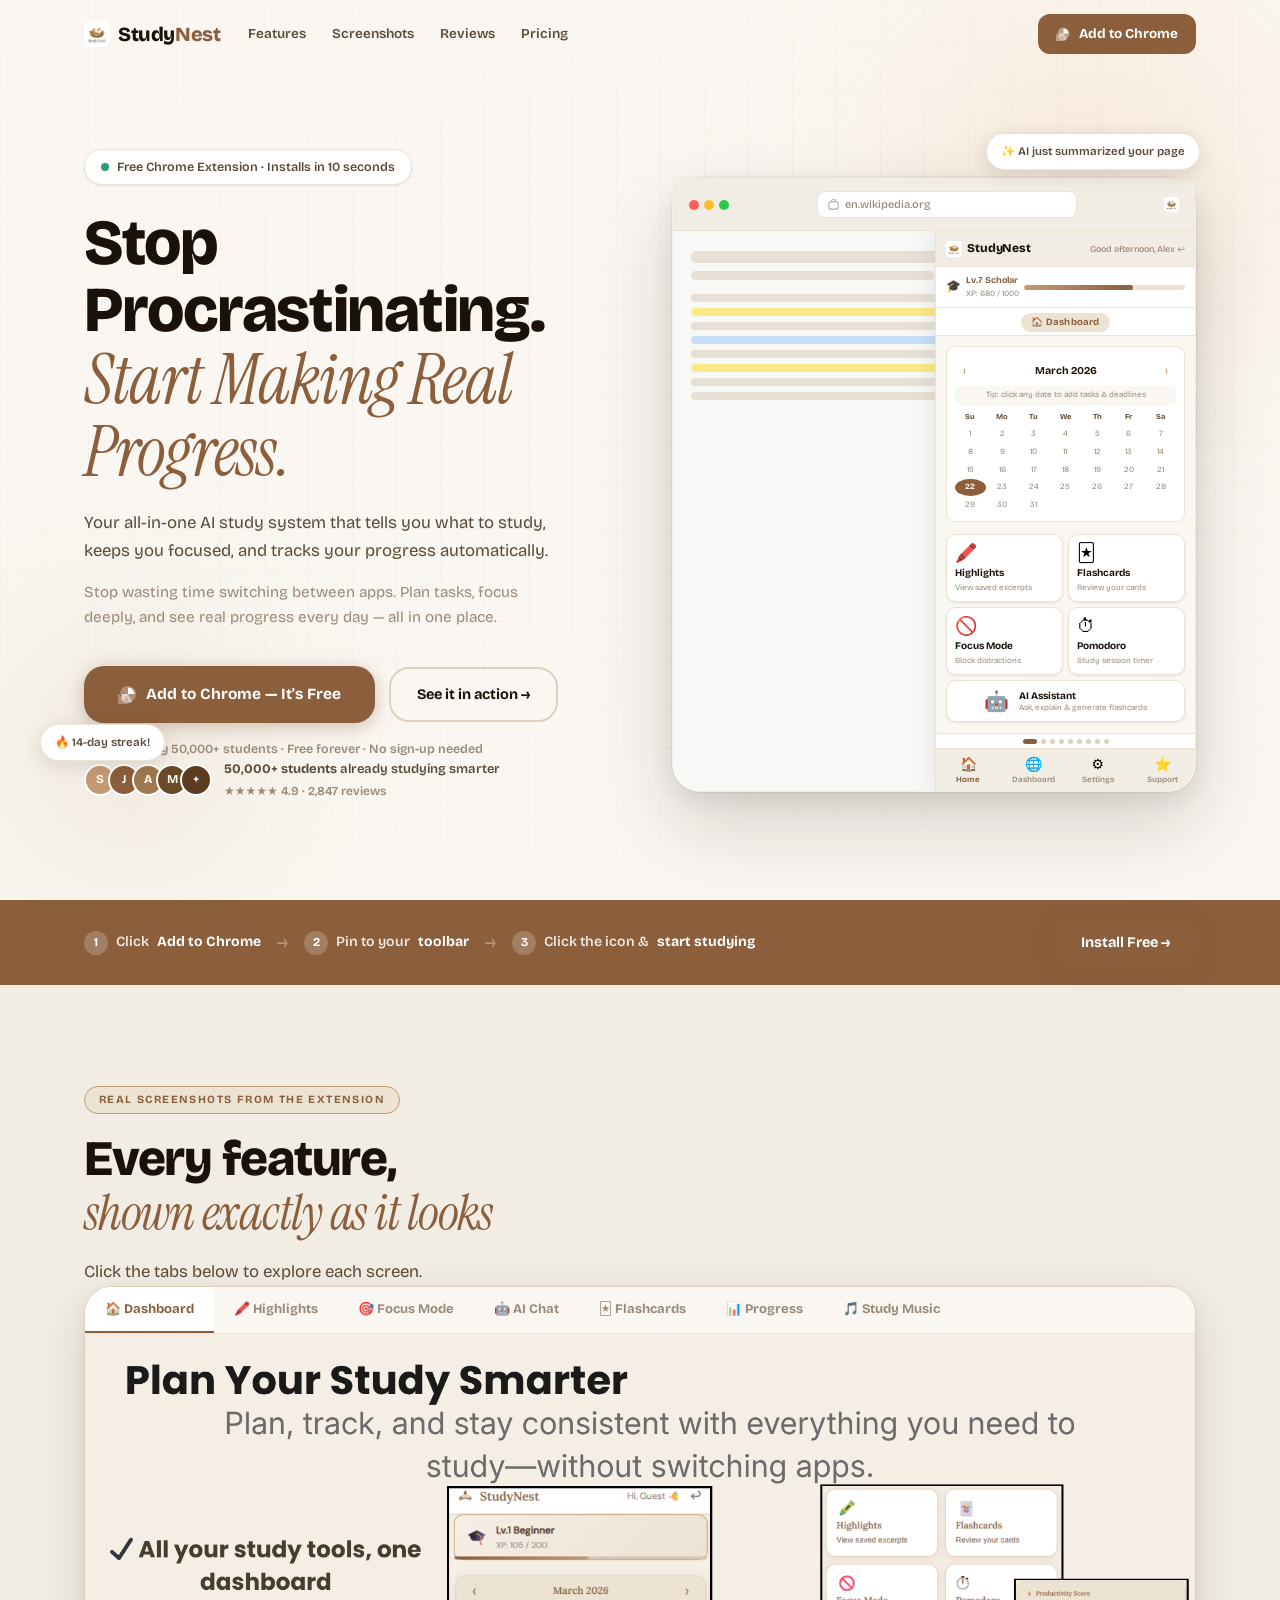
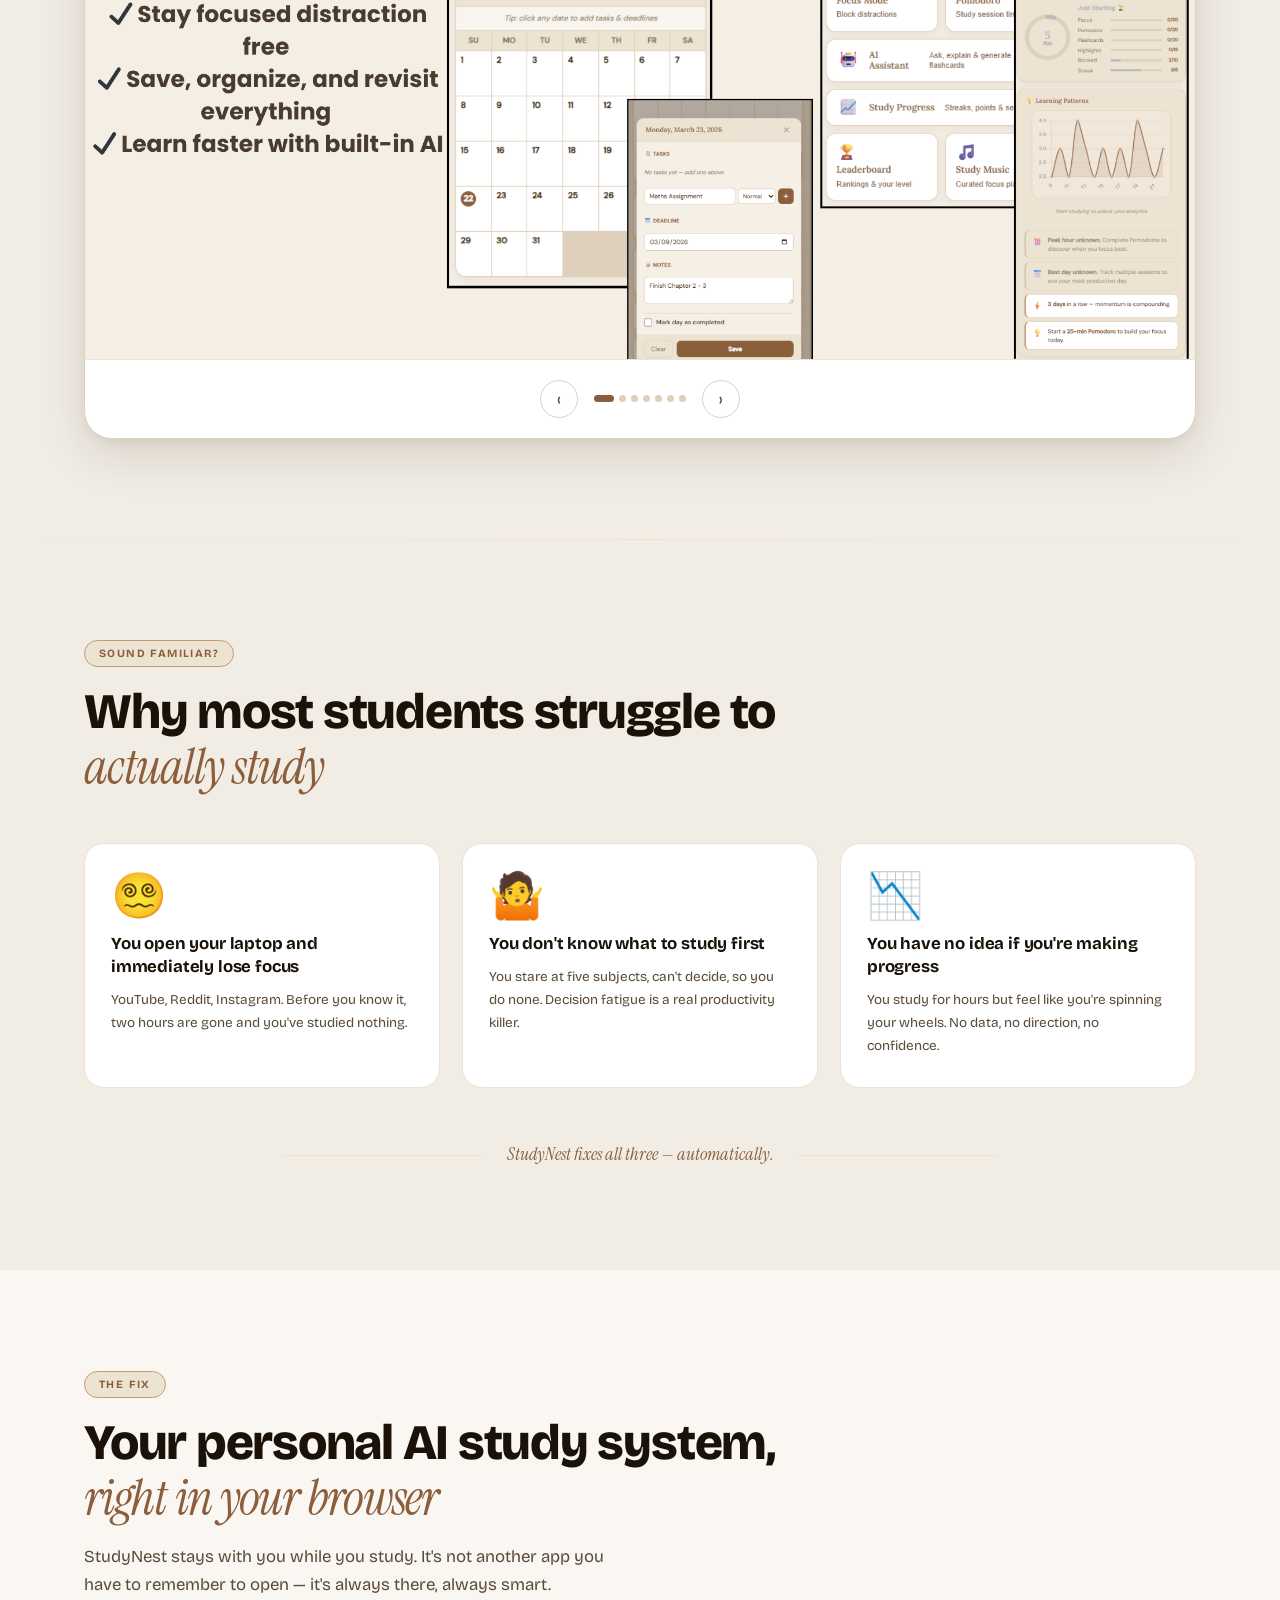
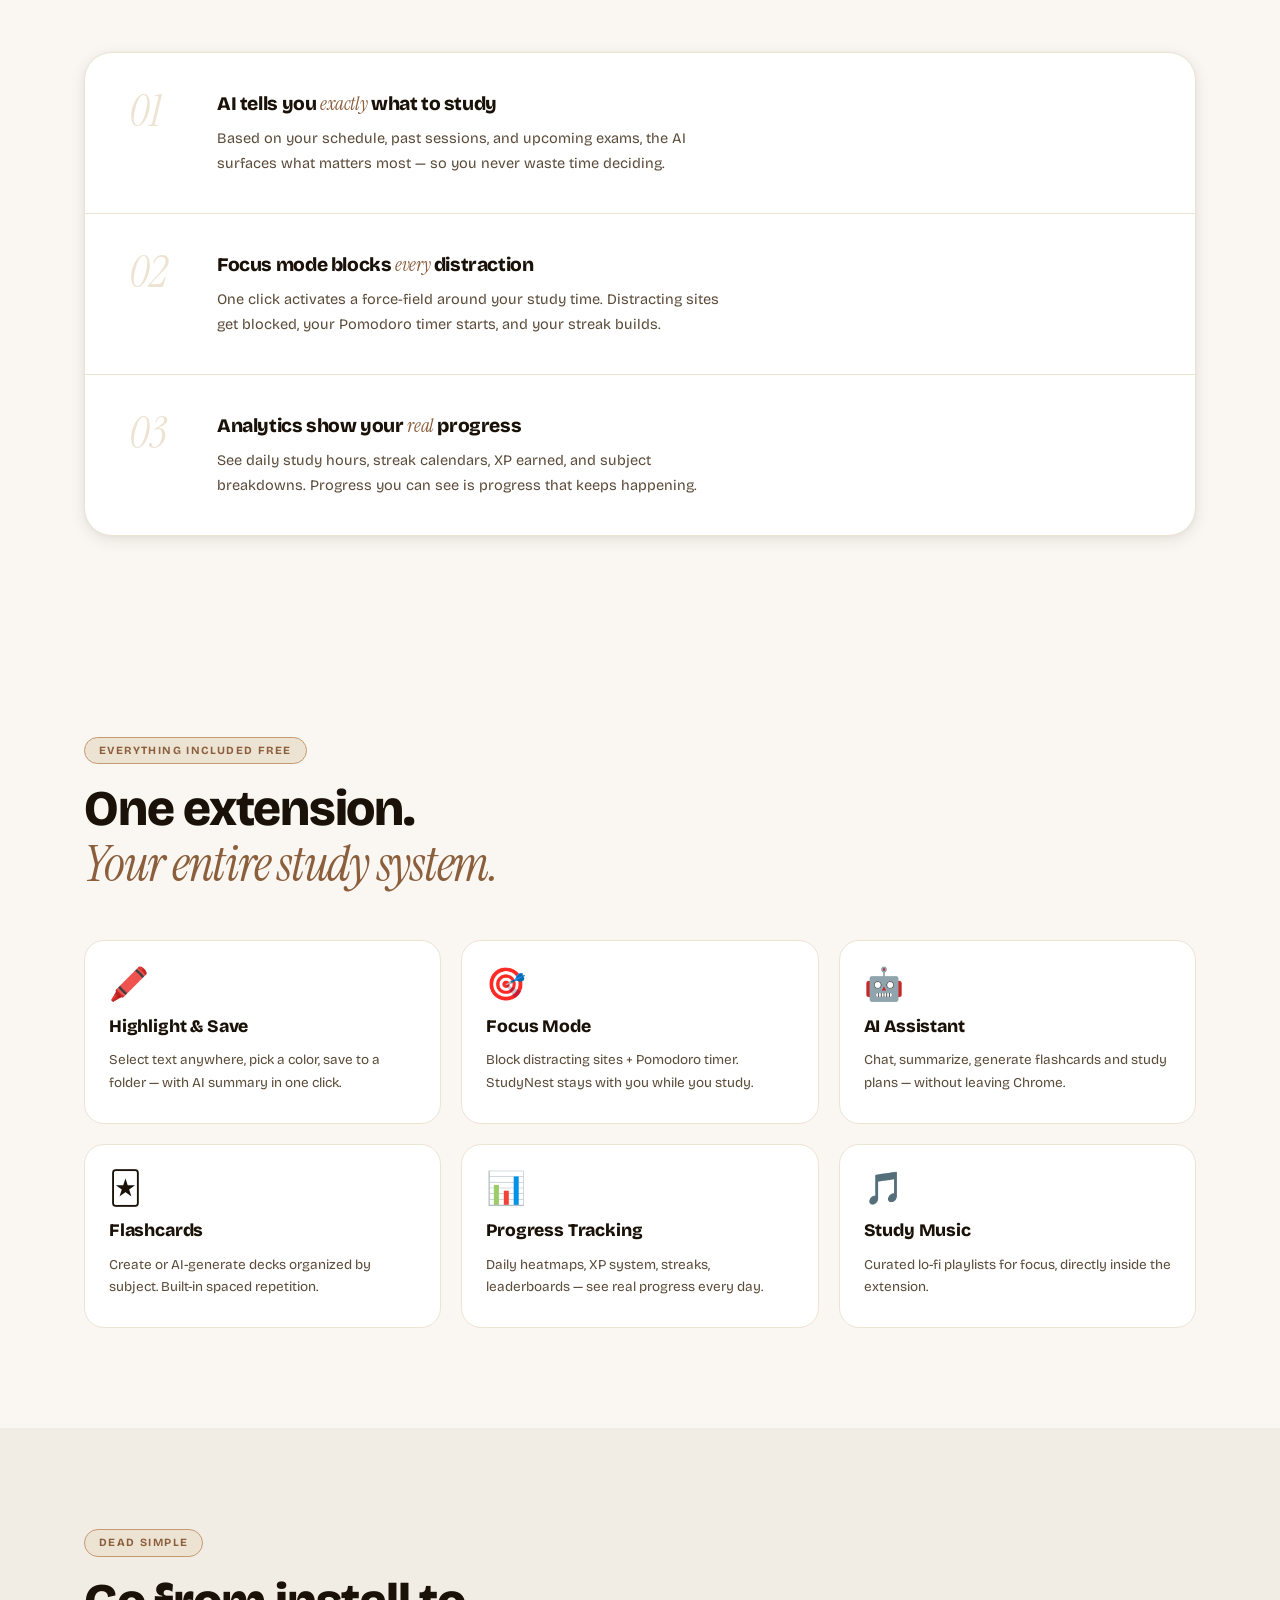
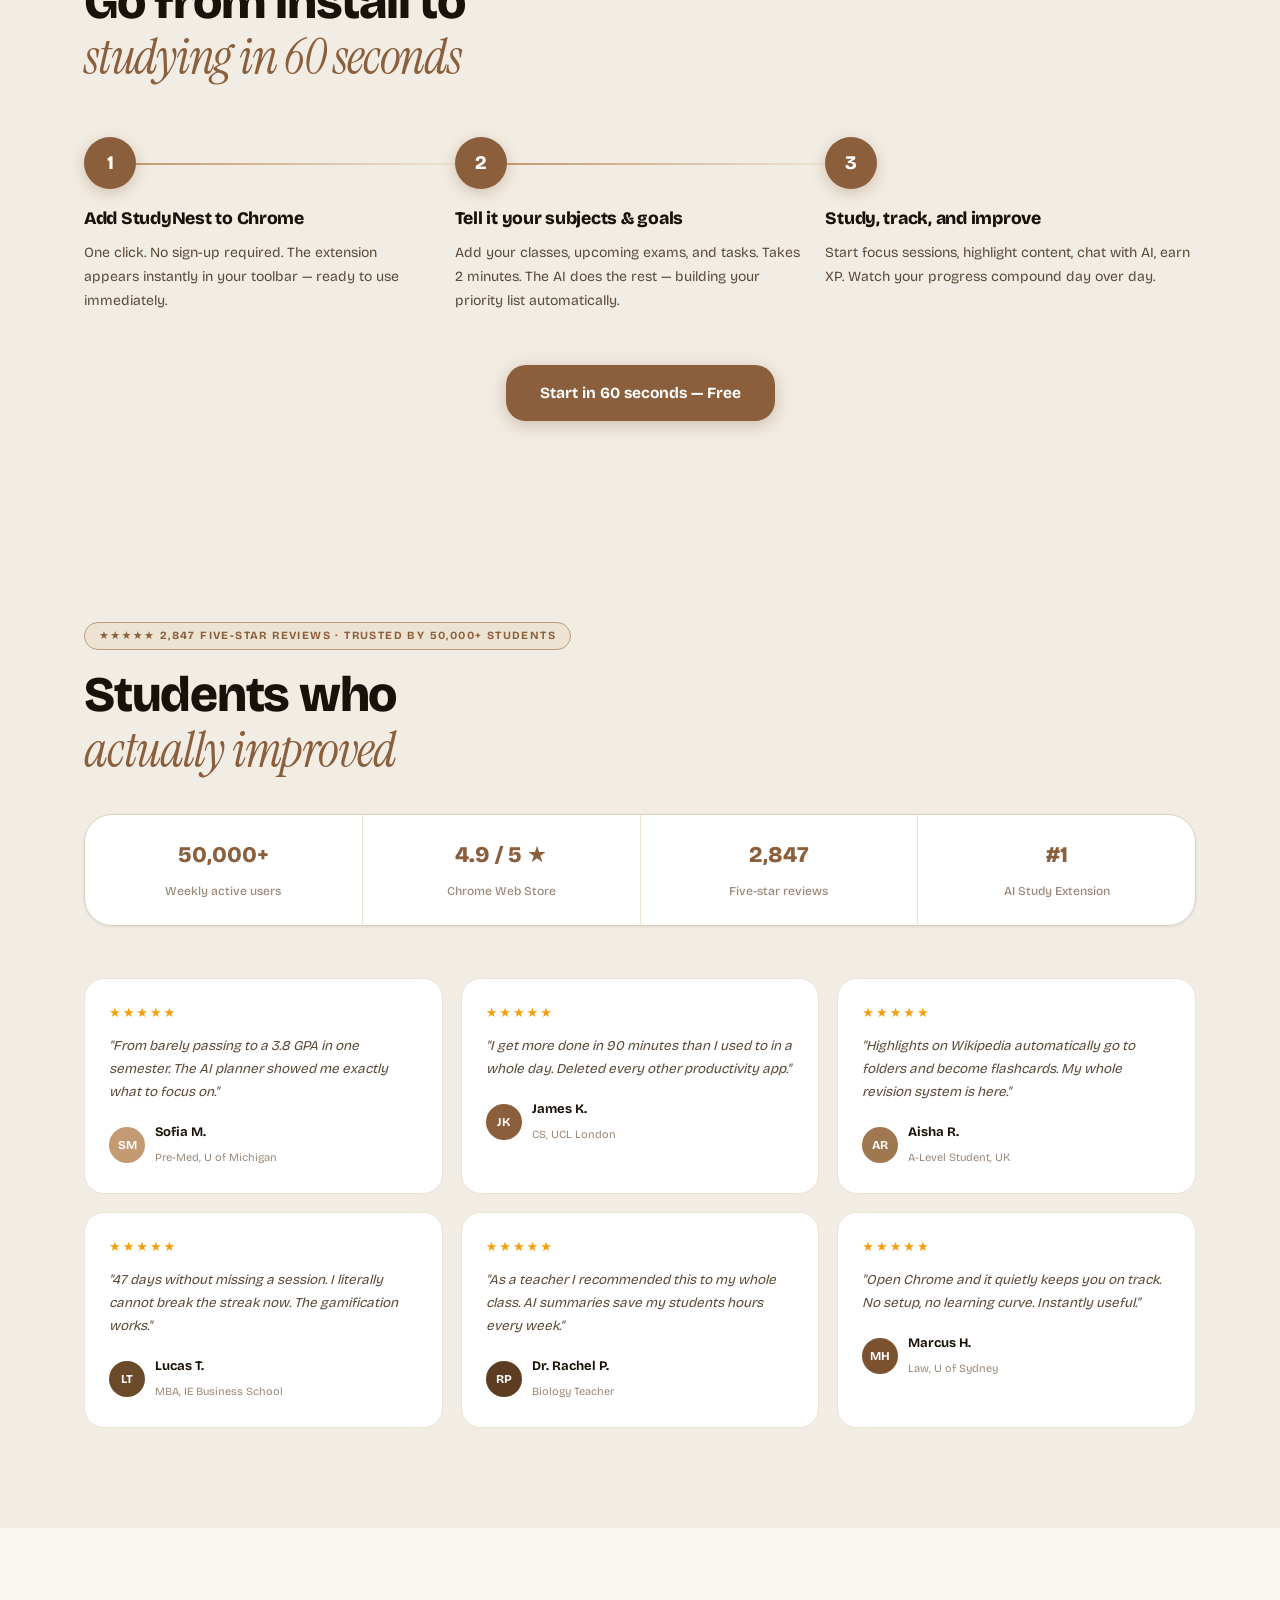
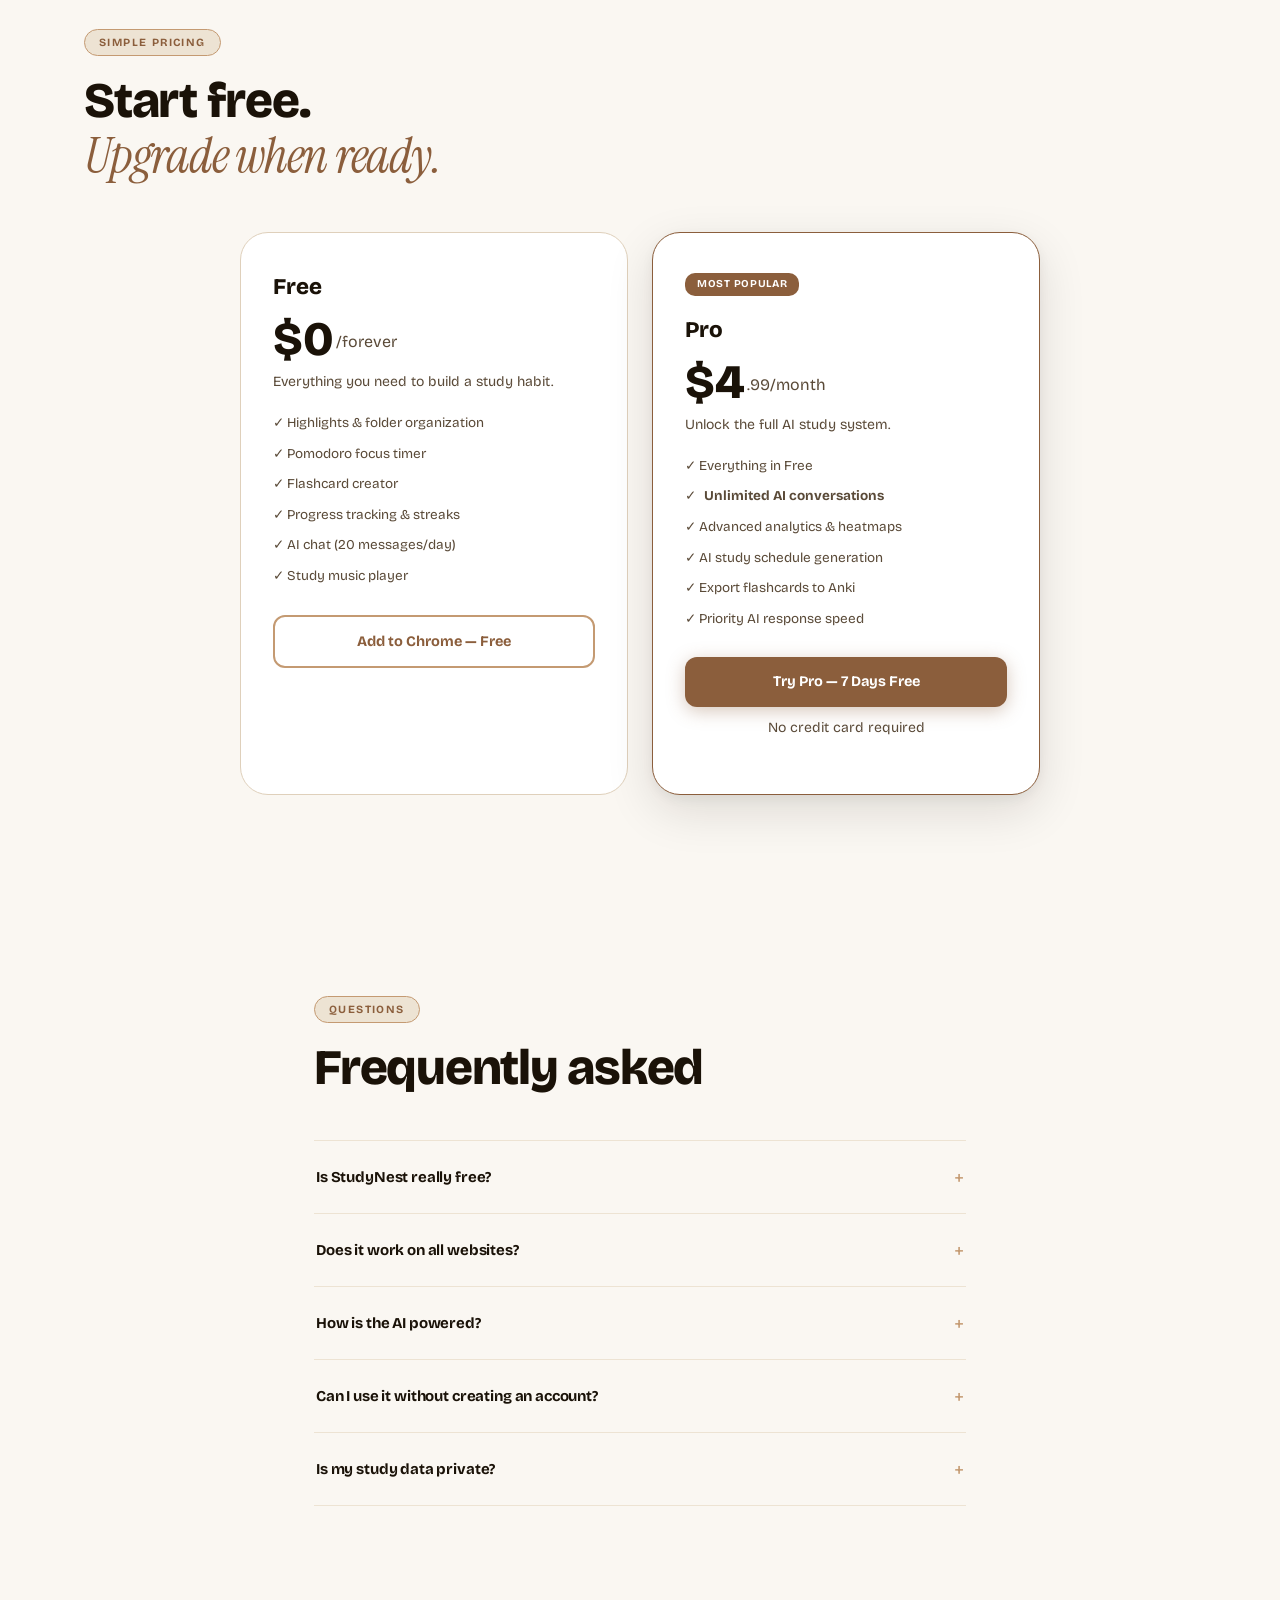
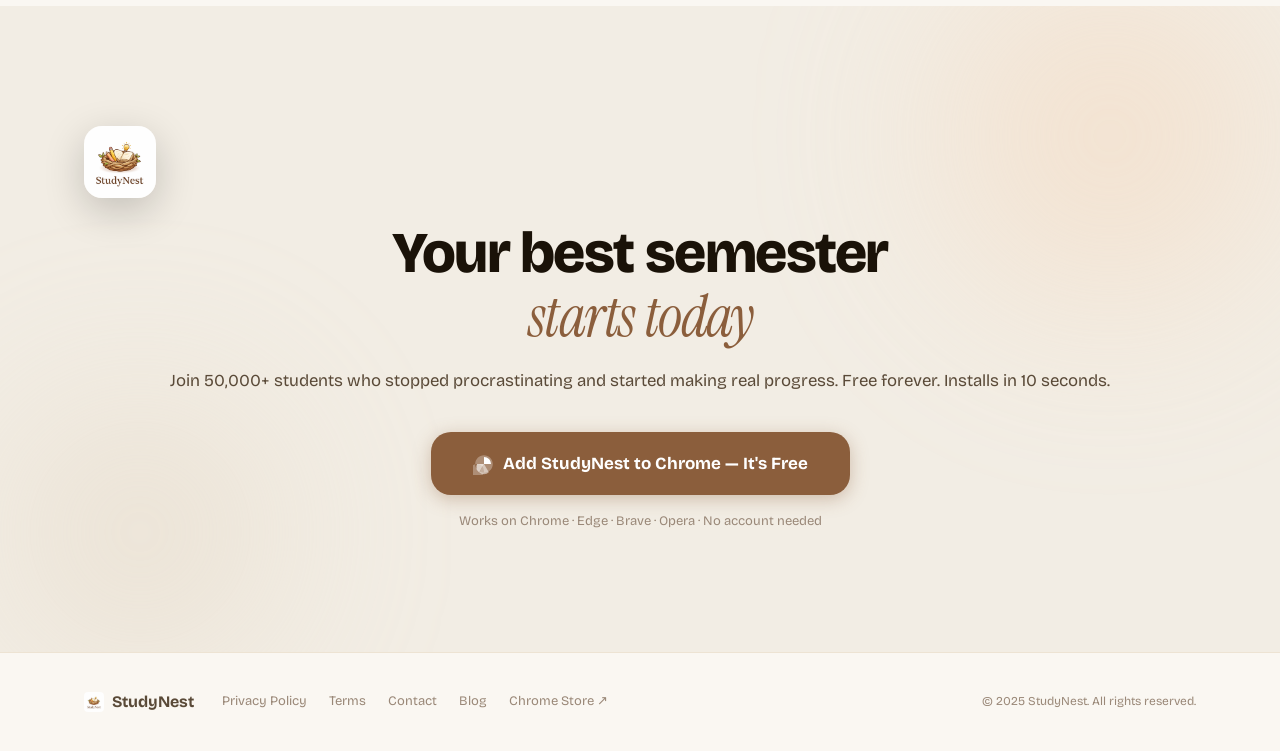
==== commit c9a3e523: "Add files via upload" ====
--- a/index.html
+++ b/index.html
@@ -3,625 +3,816 @@
 <head>
   <meta charset="UTF-8" />
   <meta name="viewport" content="width=device-width, initial-scale=1.0" />
-
-  <!-- ── SEO ── -->
-  <title>StudyNest — AI Study Planner & Focus Chrome Extension | Stop Procrastinating</title>
-  <meta name="description" content="StudyNest is the AI-powered Chrome extension that tells you what to study, blocks distractions, and tracks your progress. Used by 50,000+ students. Free to install." />
-  <meta name="keywords" content="AI study planner, Chrome extension, focus app, stop procrastinating, study tools, pomodoro timer, flashcards, highlight summarize, student productivity" />
+  <title>StudyNest — AI Study Chrome Extension | Focus, Highlight & Learn Smarter</title>
+  <meta name="description" content="StudyNest is a free Chrome extension with AI study tools: focus mode, smart highlights, flashcards, pomodoro timer & progress tracking. Used by 50,000+ students." />
+  <meta name="keywords" content="chrome extension, AI study tool, focus mode, highlight extension, flashcards, pomodoro, study planner, student productivity" />
   <link rel="canonical" href="https://studynest.app/" />
-
-  <!-- ── Open Graph ── -->
-  <meta property="og:type"        content="website" />
-  <meta property="og:url"         content="https://studynest.app/" />
-  <meta property="og:title"       content="StudyNest — AI Study System for Students" />
-  <meta property="og:description" content="Plan, focus, and track your study sessions with AI. The Chrome extension that replaces procrastination with progress." />
-  <meta property="og:image"       content="https://studynest.app/og-image.png" />
-  <meta name="twitter:card"       content="summary_large_image" />
-  <meta name="twitter:title"      content="StudyNest — AI Study Planner Chrome Extension" />
-  <meta name="twitter:description" content="Stop procrastinating. Start studying smarter with AI." />
-
-  <!-- ── Structured Data ── -->
-  <script type="application/ld+json">
-  {
-    "@context": "https://schema.org",
-    "@type": "SoftwareApplication",
-    "name": "StudyNest",
-    "operatingSystem": "Chrome",
-    "applicationCategory": "EducationalApplication",
-    "offers": { "@type": "Offer", "price": "0", "priceCurrency": "USD" },
-    "description": "AI-powered study planner and focus Chrome extension for students.",
-    "aggregateRating": { "@type": "AggregateRating", "ratingValue": "4.9", "reviewCount": "2847" }
-  }
-  </script>
-
-  <!-- ── Fonts ── -->
+  <meta property="og:type" content="website" />
+  <meta property="og:url" content="https://studynest.app/" />
+  <meta property="og:title" content="StudyNest — AI Study Chrome Extension" />
+  <meta property="og:description" content="The Chrome extension that makes studying actually work. Free." />
+  <meta property="og:image" content="assets/og-image.png" />
+  <meta name="twitter:card" content="summary_large_image" />
+  <script type="application/ld+json">{"@context":"https://schema.org","@type":"SoftwareApplication","name":"StudyNest","operatingSystem":"Chrome","applicationCategory":"EducationalApplication","offers":{"@type":"Offer","price":"0","priceCurrency":"USD"},"aggregateRating":{"@type":"AggregateRating","ratingValue":"4.9","reviewCount":"2847"}}</script>
+  <link rel="icon" type="image/png" href="assets/icon.png" />
   <link rel="preconnect" href="https://fonts.googleapis.com" />
   <link rel="preconnect" href="https://fonts.gstatic.com" crossorigin />
-  <link href="https://fonts.googleapis.com/css2?family=Instrument+Serif:ital@0;1&family=Cabinet+Grotesk:wght@400;500;600;700;800&display=swap" rel="stylesheet" />
-
+  <link href="https://fonts.googleapis.com/css2?family=Bricolage+Grotesque:opsz,wght@12..96,400;12..96,500;12..96,600;12..96,700;12..96,800&family=Instrument+Serif:ital@0;1&family=DM+Sans:wght@400;500;600&display=swap" rel="stylesheet" />
   <link rel="stylesheet" href="styles.css" />
 </head>
 <body>
 
-  <!-- ══════════════════════════════════════════════
-       STICKY NAV
-  ══════════════════════════════════════════════ -->
-  <header class="nav" id="nav">
-    <div class="nav-inner">
-      <a href="/" class="nav-logo" aria-label="StudyNest Home">
-        <span class="nav-logo-icon">🪺</span>
-        <span>StudyNest</span>
-      </a>
-      <nav class="nav-links" aria-label="Primary navigation">
-        <a href="#features">Features</a>
-        <a href="#how">How it works</a>
-        <a href="#reviews">Reviews</a>
-        <a href="#premium">Premium</a>
-      </nav>
-      <a href="#install" class="btn btn-nav">Add to Chrome — Free</a>
-    </div>
-  </header>
-
-  <main>
-
-    <!-- ══════════════════════════════════════════════
-         HERO
-    ══════════════════════════════════════════════ -->
-    <section class="hero" id="home" aria-label="Hero section">
-      <div class="hero-bg">
-        <div class="hero-orb hero-orb-1"></div>
-        <div class="hero-orb hero-orb-2"></div>
-        <div class="hero-grid"></div>
-      </div>
-
-      <div class="container hero-inner">
-        <div class="hero-badge reveal">
-          <span class="hero-badge-dot"></span>
-          Trusted by 50,000+ students worldwide
-        </div>
-
-        <h1 class="hero-h1 reveal reveal-delay-1">
-          Stop Procrastinating.<br />
-          <em>Start Studying Smarter.</em>
-        </h1>
-
-        <p class="hero-sub reveal reveal-delay-2">
-          The AI-powered Chrome extension that tells you <strong>what to study</strong>,
-          keeps you <strong>laser-focused</strong>, and shows you <strong>exactly how far you've come</strong>.
-        </p>
-
-        <div class="hero-cta reveal reveal-delay-3">
-          <a href="#install" class="btn btn-primary btn-lg" id="install">
-            <svg width="20" height="20" viewBox="0 0 20 20" fill="none" aria-hidden="true"><rect width="20" height="20" rx="4" fill="white" fill-opacity=".15"/><path d="M10 4v8m0 0l-3-3m3 3l3-3" stroke="white" stroke-width="1.8" stroke-linecap="round" stroke-linejoin="round"/><path d="M4 14v1a1 1 0 001 1h10a1 1 0 001-1v-1" stroke="white" stroke-width="1.8" stroke-linecap="round"/></svg>
-            Add to Chrome — It's Free
-          </a>
-          <span class="hero-cta-note">No account needed · Works in seconds</span>
-        </div>
-
-        <div class="hero-stats reveal reveal-delay-4">
-          <div class="stat">
-            <strong>50K+</strong>
-            <span>Active users</span>
-          </div>
-          <div class="stat-divider"></div>
-          <div class="stat">
-            <strong>4.9 ★</strong>
-            <span>Chrome store</span>
-          </div>
-          <div class="stat-divider"></div>
-          <div class="stat">
-            <strong>100%</strong>
-            <span>Free to start</span>
-          </div>
-        </div>
-
-        <!-- Mock UI -->
-        <div class="hero-ui reveal reveal-delay-4" aria-label="StudyNest app preview">
-          <div class="ui-window">
-            <div class="ui-titlebar">
-              <div class="ui-dots"><span></span><span></span><span></span></div>
-              <div class="ui-title">StudyNest</div>
-            </div>
-            <div class="ui-body">
-              <div class="ui-sidebar">
-                <div class="ui-nav-item ui-active">🏠 Dashboard</div>
-                <div class="ui-nav-item">🖍️ Highlights</div>
-                <div class="ui-nav-item">🃏 Flashcards</div>
-                <div class="ui-nav-item">⏱ Pomodoro</div>
-                <div class="ui-nav-item">🤖 AI Chat</div>
-                <div class="ui-nav-item">📊 Progress</div>
-              </div>
-              <div class="ui-main">
-                <div class="ui-greeting">Good afternoon, Alex 👋</div>
-                <div class="ui-level">
-                  <div class="ui-level-badge">🎓 Lv.7 Scholar</div>
-                  <div class="ui-xp-bar"><div class="ui-xp-fill" style="width:68%"></div></div>
-                  <span class="ui-xp-label">680 / 1000 XP</span>
-                </div>
-                <div class="ui-cards-row">
-                  <div class="ui-card ui-card-focus">
-                    <div class="ui-card-icon">🎯</div>
-                    <div class="ui-card-label">Focus Session</div>
-                    <div class="ui-card-val">25:00</div>
-                  </div>
-                  <div class="ui-card">
-                    <div class="ui-card-icon">🔥</div>
-                    <div class="ui-card-label">Day Streak</div>
-                    <div class="ui-card-val">14</div>
-                  </div>
-                  <div class="ui-card">
-                    <div class="ui-card-icon">✅</div>
-                    <div class="ui-card-label">Tasks Done</div>
-                    <div class="ui-card-val">8/12</div>
-                  </div>
-                </div>
-                <div class="ui-ai-bubble">
-                  <span class="ui-ai-avatar">🤖</span>
-                  <div class="ui-ai-text">You have a Biology exam in 3 days. I suggest reviewing Chapter 5 now — you haven't touched it in a week.</div>
-                </div>
-              </div>
-            </div>
-          </div>
-          <div class="ui-glow"></div>
-        </div>
-      </div>
-    </section>
-
-    <!-- ══════════════════════════════════════════════
-         PROBLEM
-    ══════════════════════════════════════════════ -->
-    <section class="problem" aria-labelledby="problem-heading">
-      <div class="container">
-        <div class="section-label reveal">Sound familiar?</div>
-        <h2 class="section-h2 reveal reveal-delay-1" id="problem-heading">
-          Why most students struggle to<br /><em>actually study</em>
-        </h2>
-        <div class="problem-grid">
-          <div class="problem-card reveal reveal-delay-1">
-            <div class="problem-icon">😵‍💫</div>
-            <h3>You open your laptop and immediately lose focus</h3>
-            <p>YouTube, Reddit, Instagram. Before you know it, two hours are gone and you've studied nothing.</p>
-          </div>
-          <div class="problem-card reveal reveal-delay-2">
-            <div class="problem-icon">🤷</div>
-            <h3>You don't know what to study first</h3>
-            <p>You stare at five subjects, can't decide, so you do none. Decision fatigue is a real productivity killer.</p>
-          </div>
-          <div class="problem-card reveal reveal-delay-3">
-            <div class="problem-icon">📉</div>
-            <h3>You have no idea if you're actually making progress</h3>
-            <p>You study for hours but feel like you're spinning your wheels. No data, no direction, no confidence.</p>
-          </div>
-        </div>
-        <div class="problem-bridge reveal">
-          <div class="bridge-line"></div>
-          <p>StudyNest fixes all three — automatically.</p>
-          <div class="bridge-line"></div>
-        </div>
-      </div>
-    </section>
-
-    <!-- ══════════════════════════════════════════════
-         SOLUTION
-    ══════════════════════════════════════════════ -->
-    <section class="solution" aria-labelledby="solution-heading">
-      <div class="container">
-        <div class="section-label reveal">The fix</div>
-        <h2 class="section-h2 reveal reveal-delay-1" id="solution-heading">
-          Your personal AI study system,<br /><em>right in your browser</em>
-        </h2>
-        <p class="section-sub reveal reveal-delay-2">
-          StudyNest sits quietly in Chrome and activates the moment you need it.
-          It's not another app you have to remember to open — it's always there, always smart.
-        </p>
-
-        <div class="solution-pillars">
-          <div class="pillar reveal reveal-delay-1">
-            <div class="pillar-num">01</div>
-            <div class="pillar-content">
-              <h3>AI tells you <em>exactly</em> what to study</h3>
-              <p>Based on your schedule, past sessions, and upcoming exams, the AI surfaces what matters most — so you never waste time deciding.</p>
-            </div>
-          </div>
-          <div class="pillar reveal reveal-delay-2">
-            <div class="pillar-num">02</div>
-            <div class="pillar-content">
-              <h3>Focus mode blocks every distraction</h3>
-              <p>One click activates a force-field around your study time. Distracting sites get blocked, your Pomodoro timer starts, and your streak builds.</p>
-            </div>
-          </div>
-          <div class="pillar reveal reveal-delay-3">
-            <div class="pillar-num">03</div>
-            <div class="pillar-content">
-              <h3>Analytics show your real progress</h3>
-              <p>See daily study hours, streak calendars, XP earned, and subject breakdowns. Progress you can see is progress that keeps happening.</p>
-            </div>
-          </div>
-        </div>
-      </div>
-    </section>
-
-    <!-- ══════════════════════════════════════════════
-         FEATURES
-    ══════════════════════════════════════════════ -->
-    <section class="features" id="features" aria-labelledby="features-heading">
-      <div class="container">
-        <div class="section-label reveal">Everything you need</div>
-        <h2 class="section-h2 reveal reveal-delay-1" id="features-heading">
-          Best AI Study Tools for Chrome —<br /><em>all in one place</em>
-        </h2>
-
-        <div class="features-grid">
-
-          <article class="feat-card feat-card-wide reveal reveal-delay-1" aria-label="AI Assistant feature">
-            <div class="feat-card-inner">
-              <div class="feat-emoji">🤖</div>
-              <div class="feat-tag">AI-Powered</div>
-              <h3 class="feat-h3">AI Study Assistant</h3>
-              <p>Ask anything. Summarize articles, generate flashcards, explain concepts, and get a personalised study plan — all without leaving your browser tab.</p>
-              <ul class="feat-bullets">
-                <li>Summarize any webpage in one click</li>
-                <li>Generate flashcards from your notes</li>
-                <li>Get smart study schedule suggestions</li>
-              </ul>
-            </div>
-            <div class="feat-visual feat-visual-ai">
-              <div class="ai-chat-demo">
-                <div class="ai-msg ai-msg-user">Explain photosynthesis simply</div>
-                <div class="ai-msg ai-msg-bot">
-                  <span class="ai-typing-dot"></span>
-                  Plants use sunlight to convert CO₂ + water into glucose + oxygen. Think of it as the plant's way of cooking its own food using light as the stove...
-                </div>
-                <div class="ai-msg ai-msg-user">Create flashcards from this</div>
-                <div class="ai-msg ai-msg-bot">✅ Created 5 flashcards → saved to Biology deck</div>
-              </div>
-            </div>
-          </article>
-
-          <article class="feat-card reveal reveal-delay-2" aria-label="Smart Planner feature">
-            <div class="feat-emoji">📅</div>
-            <h3 class="feat-h3">Smart Planner</h3>
-            <p>Organize tasks by subject, deadline, and priority. The AI reorders your list so you always tackle what matters most first.</p>
-            <div class="feat-mini-ui">
-              <div class="task-item task-high"><span class="task-dot task-red"></span>Biology Essay — Due Tomorrow</div>
-              <div class="task-item"><span class="task-dot task-orange"></span>Math Chapter 7 — 3 days</div>
-              <div class="task-item task-done"><span class="task-dot task-green"></span>Physics Notes ✓</div>
-            </div>
-          </article>
-
-          <article class="feat-card reveal reveal-delay-3" aria-label="Focus Mode feature">
-            <div class="feat-emoji">🎯</div>
-            <h3 class="feat-h3">Focus Mode</h3>
-            <p>Block distracting sites the moment you start a session. Built-in Pomodoro timer, custom schedules, and a streak system to keep you accountable.</p>
-            <div class="feat-mini-ui feat-focus-ui">
-              <div class="focus-ring">
-                <svg viewBox="0 0 100 100" class="focus-svg">
-                  <circle cx="50" cy="50" r="42" class="focus-track"/>
-                  <circle cx="50" cy="50" r="42" class="focus-progress"/>
-                </svg>
-                <div class="focus-time">23:14</div>
-              </div>
-              <div class="focus-blocked">
-                <div class="blocked-tag">youtube.com 🚫</div>
-                <div class="blocked-tag">twitter.com 🚫</div>
-              </div>
-            </div>
-          </article>
-
-          <article class="feat-card reveal reveal-delay-1" aria-label="Flashcards feature">
-            <div class="feat-emoji">🃏</div>
-            <h3 class="feat-h3">Smart Flashcards</h3>
-            <p>Create, import, or AI-generate flashcards. Study them with spaced repetition so you remember more in less time.</p>
-            <div class="feat-mini-ui">
-              <div class="flashcard-demo">
-                <div class="fc-front">What is mitosis?</div>
-                <div class="fc-flip">↕ tap to flip</div>
-              </div>
-            </div>
-          </article>
-
-          <article class="feat-card reveal reveal-delay-2" aria-label="Highlights feature">
-            <div class="feat-emoji">✍️</div>
-            <h3 class="feat-h3">Highlight & Summarize</h3>
-            <p>Select any text on any webpage. Instantly highlight it, save it to a folder, tag it, and ask the AI to explain or summarize it.</p>
-            <div class="feat-mini-ui">
-              <div class="highlight-demo">
-                <p class="hl-text">The <mark class="hl-yellow">mitochondria</mark> is the powerhouse of the <mark class="hl-blue">cell</mark>, producing ATP through cellular respiration.</p>
-                <div class="hl-popup">📁 Saved to Biology · <span>AI Summary ✓</span></div>
-              </div>
-            </div>
-          </article>
-
-          <article class="feat-card reveal reveal-delay-3" aria-label="Progress Tracking feature">
-            <div class="feat-emoji">📊</div>
-            <h3 class="feat-h3">Progress Analytics</h3>
-            <p>Daily study heatmaps, subject breakdowns, XP system, and leaderboards. See your growth and stay motivated with real data.</p>
-            <div class="feat-mini-ui feat-stats-ui">
-              <div class="stat-bars">
-                <div class="stat-bar-row"><span>Biology</span><div class="bar"><div class="bar-fill" style="width:82%;background:#4CAF50"></div></div><span>82%</span></div>
-                <div class="stat-bar-row"><span>Math</span><div class="bar"><div class="bar-fill" style="width:65%;background:#2196F3"></div></div><span>65%</span></div>
-                <div class="stat-bar-row"><span>History</span><div class="bar"><div class="bar-fill" style="width:48%;background:#FF9800"></div></div><span>48%</span></div>
-              </div>
-            </div>
-          </article>
-
-        </div>
-      </div>
-    </section>
-
-    <!-- ══════════════════════════════════════════════
-         HOW IT WORKS
-    ══════════════════════════════════════════════ -->
-    <section class="how" id="how" aria-labelledby="how-heading">
-      <div class="container">
-        <div class="section-label reveal">Dead simple</div>
-        <h2 class="section-h2 reveal reveal-delay-1" id="how-heading">
-          Go from install to<br /><em>studying in 60 seconds</em>
-        </h2>
-
-        <div class="steps">
-          <div class="step reveal reveal-delay-1">
-            <div class="step-num">1</div>
-            <div class="step-content">
-              <h3>Add StudyNest to Chrome</h3>
-              <p>One click. No sign-up required. The extension appears instantly in your toolbar — ready to use immediately.</p>
-            </div>
-            <div class="step-connector" aria-hidden="true"></div>
-          </div>
-          <div class="step reveal reveal-delay-2">
-            <div class="step-num">2</div>
-            <div class="step-content">
-              <h3>Tell it your subjects &amp; goals</h3>
-              <p>Add your classes, upcoming exams, and tasks. Takes 2 minutes. The AI does the rest — building your priority list automatically.</p>
-            </div>
-            <div class="step-connector" aria-hidden="true"></div>
-          </div>
-          <div class="step reveal reveal-delay-3">
-            <div class="step-num">3</div>
-            <div class="step-content">
-              <h3>Study, track, and improve</h3>
-              <p>Start focus sessions, highlight content, chat with AI, earn XP. Watch your progress compound day over day.</p>
-            </div>
-          </div>
-        </div>
-
-        <div class="how-cta reveal">
-          <a href="#install" class="btn btn-primary btn-lg">Start in 60 seconds — Free</a>
-        </div>
-      </div>
-    </section>
-
-    <!-- ══════════════════════════════════════════════
-         SOCIAL PROOF
-    ══════════════════════════════════════════════ -->
-    <section class="social" id="reviews" aria-labelledby="reviews-heading">
-      <div class="container">
-        <div class="section-label reveal">What students say</div>
-        <h2 class="section-h2 reveal reveal-delay-1" id="reviews-heading">
-          Trusted by students who<br /><em>actually improved their grades</em>
-        </h2>
-
-        <div class="trust-bar reveal reveal-delay-2">
-          <div class="trust-item">
-            <strong>50,000+</strong>
-            <span>Weekly active users</span>
-          </div>
-          <div class="trust-item">
-            <strong>4.9 / 5 ★</strong>
-            <span>Chrome Web Store</span>
-          </div>
-          <div class="trust-item">
-            <strong>2,847</strong>
-            <span>Five-star reviews</span>
-          </div>
-          <div class="trust-item">
-            <strong>#1</strong>
-            <span>AI Study Extension</span>
-          </div>
-        </div>
-
-        <div class="reviews-grid">
-          <blockquote class="review reveal reveal-delay-1">
-            <div class="review-stars" aria-label="5 stars">★★★★★</div>
-            <p>"I went from barely passing to a 3.8 GPA in one semester. The AI planner told me exactly what to focus on before exams. I wish I had this in freshman year."</p>
-            <footer>
-              <div class="reviewer-avatar" aria-hidden="true">SM</div>
-              <div>
-                <strong>Sofia M.</strong>
-                <span>Pre-Med, University of Michigan</span>
-              </div>
-            </footer>
-          </blockquote>
-
-          <blockquote class="review reveal reveal-delay-2">
-            <div class="review-stars" aria-label="5 stars">★★★★★</div>
-            <p>"The focus mode + Pomodoro timer is insane. I used to waste 3 hours 'studying' on YouTube. Now I get more done in 90 minutes than I used to in a whole day."</p>
-            <footer>
-              <div class="reviewer-avatar" aria-hidden="true">JK</div>
-              <div>
-                <strong>James K.</strong>
-                <span>Computer Science, UCL London</span>
-              </div>
-            </footer>
-          </blockquote>
-
-          <blockquote class="review reveal reveal-delay-3">
-            <div class="review-stars" aria-label="5 stars">★★★★★</div>
-            <p>"I highlight stuff on Wikipedia and it saves to folders automatically and makes flashcards. My whole revision system is in StudyNest now. Can't live without it."</p>
-            <footer>
-              <div class="reviewer-avatar" aria-hidden="true">AR</div>
-              <div>
-                <strong>Aisha R.</strong>
-                <span>A-Level Student, UK</span>
-              </div>
-            </footer>
-          </blockquote>
-
-          <blockquote class="review reveal reveal-delay-1">
-            <div class="review-stars" aria-label="5 stars">★★★★★</div>
-            <p>"The streak system got me. I haven't missed a study session in 47 days because I can't break the streak. Gamification actually works when it's built this well."</p>
-            <footer>
-              <div class="reviewer-avatar" aria-hidden="true">LT</div>
-              <div>
-                <strong>Lucas T.</strong>
-                <span>MBA Student, IE Business School</span>
-              </div>
-            </footer>
-          </blockquote>
-
-          <blockquote class="review reveal reveal-delay-2">
-            <div class="review-stars" aria-label="5 stars">★★★★★</div>
-            <p>"As a teacher I recommended this to my whole class. The AI summaries and flashcard generator save my students hours. It's genuinely the best study tool I've seen."</p>
-            <footer>
-              <div class="reviewer-avatar" aria-hidden="true">DR</div>
-              <div>
-                <strong>Dr. Rachel P.</strong>
-                <span>High School Biology Teacher</span>
-              </div>
-            </footer>
-          </blockquote>
-
-          <blockquote class="review reveal reveal-delay-3">
-            <div class="review-stars" aria-label="5 stars">★★★★★</div>
-            <p>"Finally a productivity tool that doesn't feel like another task to manage. StudyNest just works. You open Chrome and it quietly keeps you on track."</p>
-            <footer>
-              <div class="reviewer-avatar" aria-hidden="true">MH</div>
-              <div>
-                <strong>Marcus H.</strong>
-                <span>Law Student, University of Sydney</span>
-              </div>
-            </footer>
-          </blockquote>
-        </div>
-      </div>
-    </section>
-
-    <!-- ══════════════════════════════════════════════
-         PREMIUM
-    ══════════════════════════════════════════════ -->
-    <section class="premium" id="premium" aria-labelledby="premium-heading">
-      <div class="container">
-        <div class="premium-inner">
-          <div class="premium-left reveal">
-            <div class="section-label section-label-light">Go further</div>
-            <h2 class="section-h2 section-h2-light" id="premium-heading">
-              Unlock the full<br /><em>StudyNest system</em>
-            </h2>
-            <p class="section-sub section-sub-light">
-              The free plan is powerful. Premium is transformational.
-            </p>
-            <ul class="premium-list">
-              <li><span class="prem-check">✓</span> Unlimited AI conversations &amp; summaries</li>
-              <li><span class="prem-check">✓</span> Advanced analytics &amp; study heatmaps</li>
-              <li><span class="prem-check">✓</span> Smart AI study schedule generation</li>
-              <li><span class="prem-check">✓</span> Priority AI response speed</li>
-              <li><span class="prem-check">✓</span> Export flashcards to Anki &amp; Notion</li>
-              <li><span class="prem-check">✓</span> Collaboration &amp; group study sessions</li>
-            </ul>
-            <a href="#install" class="btn btn-premium">Try Premium Free for 7 Days →</a>
-            <p class="premium-note">No credit card required. Cancel anytime.</p>
-          </div>
-
-          <div class="premium-right reveal reveal-delay-2">
-            <div class="pricing-card">
-              <div class="pricing-label">Most popular</div>
-              <div class="pricing-name">Pro</div>
-              <div class="pricing-price">
-                <span class="price-currency">$</span>
-                <span class="price-amount">4</span>
-                <span class="price-period">.99 / month</span>
-              </div>
-              <div class="pricing-equiv">Less than a coffee per month</div>
-              <a href="#install" class="btn btn-primary" style="width:100%;justify-content:center;margin-top:1.5rem;">Get Pro — 7 Days Free</a>
-              <div class="pricing-divider">or start with the free plan</div>
-              <a href="#install" class="btn btn-outline" style="width:100%;justify-content:center;">Add to Chrome — Free</a>
-            </div>
-          </div>
-        </div>
-      </div>
-    </section>
-
-    <!-- ══════════════════════════════════════════════
-         FAQ
-    ══════════════════════════════════════════════ -->
-    <section class="faq" aria-labelledby="faq-heading">
-      <div class="container faq-inner">
-        <div class="section-label reveal">Questions</div>
-        <h2 class="section-h2 reveal reveal-delay-1" id="faq-heading">Frequently asked</h2>
-
-        <div class="faq-list">
-          <details class="faq-item reveal reveal-delay-1">
-            <summary>Is StudyNest really free?</summary>
-            <p>Yes. The core features — planner, focus mode, highlights, flashcards, progress tracking, and AI chat (limited) — are completely free forever. Premium unlocks unlimited AI and advanced analytics.</p>
-          </details>
-          <details class="faq-item reveal reveal-delay-2">
-            <summary>Does it work on all websites?</summary>
-            <p>Yes. StudyNest works across all websites — Wikipedia, course platforms, news sites, PDFs in Chrome, Google Docs, and more. The highlight and summarize feature works anywhere you can select text.</p>
-          </details>
-          <details class="faq-item reveal reveal-delay-3">
-            <summary>How is the AI powered?</summary>
-            <p>StudyNest uses state-of-the-art large language models to power its AI chat, summarization, and flashcard generation. Your data is processed securely and never sold to third parties.</p>
-          </details>
-          <details class="faq-item reveal reveal-delay-1">
-            <summary>Can I use it without creating an account?</summary>
-            <p>Absolutely. Install the extension and start using it immediately. Creating an account lets you sync your data across devices and unlocks the full feature set.</p>
-          </details>
-          <details class="faq-item reveal reveal-delay-2">
-            <summary>Is my study data private?</summary>
-            <p>Yes. Your highlights, notes, and flashcards are stored locally on your device by default. Cloud sync (for account users) is fully encrypted. We never sell your data.</p>
-          </details>
-        </div>
-      </div>
-    </section>
-
-    <!-- ══════════════════════════════════════════════
-         FINAL CTA
-    ══════════════════════════════════════════════ -->
-    <section class="final-cta" aria-label="Final call to action">
-      <div class="final-orb final-orb-1"></div>
-      <div class="final-orb final-orb-2"></div>
-      <div class="container final-cta-inner">
-        <div class="final-emoji reveal">🪺</div>
-        <h2 class="final-h2 reveal reveal-delay-1">
-          Your best semester<br /><em>starts today</em>
-        </h2>
-        <p class="final-sub reveal reveal-delay-2">
-          Join 50,000+ students who stopped guessing and started studying smarter.<br />
-          Free forever. No credit card. Works in 60 seconds.
-        </p>
-        <a href="#install" class="btn btn-primary btn-xl reveal reveal-delay-3">
-          <svg width="22" height="22" viewBox="0 0 20 20" fill="none" aria-hidden="true"><rect width="20" height="20" rx="4" fill="white" fill-opacity=".15"/><path d="M10 4v8m0 0l-3-3m3 3l3-3" stroke="white" stroke-width="1.8" stroke-linecap="round" stroke-linejoin="round"/><path d="M4 14v1a1 1 0 001 1h10a1 1 0 001-1v-1" stroke="white" stroke-width="1.8" stroke-linecap="round"/></svg>
-          Add StudyNest to Chrome — Free
+<!-- NAV -->
+<header class="nav" id="nav">
+  <div class="nav-inner">
+    <a href="/" class="nav-logo">
+      <img src="assets/icon.png" alt="StudyNest" class="nav-icon" onerror="this.style.display='none'" />
+      <span>Study<em>Nest</em></span>
+    </a>
+    <nav class="nav-links">
+      <a href="#features">Features</a>
+      <a href="#screenshots">Screenshots</a>
+      <a href="#reviews">Reviews</a>
+      <a href="#pricing">Pricing</a>
+    </nav>
+    <a href="https://chrome.google.com/webstore" target="_blank" rel="noopener" class="btn btn-nav">
+      <svg width="15" height="15" viewBox="0 0 20 20" fill="none"><path d="M10 2C5.58 2 2 5.58 2 10s3.58 8 8 8 8-3.58 8-8-3.58-8-8-8zm0 14.4A6.4 6.4 0 113.6 10 6.4 6.4 0 0110 16.4z" fill="currentColor" opacity=".4"/><path d="M10 3.6a6.4 6.4 0 016.4 6.4H10V3.6z" fill="currentColor"/><path d="M10 10l-4.4 7.6A6.4 6.4 0 013.6 10H10z" fill="currentColor" opacity=".7"/><path d="M10 10l4.4 7.6a6.4 6.4 0 01-8.8 0L10 10z" fill="currentColor" opacity=".5"/></svg>
+      Add to Chrome
+    </a>
+  </div>
+</header>
+
+<main>
+
+<!-- ════════════════════════════════════════════════
+     HERO
+════════════════════════════════════════════════ -->
+<section class="hero" id="home">
+  <div class="hero-bg">
+    <div class="h-orb h-orb-1"></div>
+    <div class="h-orb h-orb-2"></div>
+    <div class="h-grid"></div>
+  </div>
+
+  <div class="container hero-inner">
+    <!-- Copy -->
+    <div class="hero-copy">
+      <div class="hero-chrome-badge reveal">
+        <span class="badge-dot"></span>
+        Free Chrome Extension · Installs in 10 seconds
+      </div>
+
+      <h1 class="hero-h1 reveal reveal-d1">
+        Stop Procrastinating.<br/>
+        <em>Start Making Real Progress.</em>
+      </h1>
+
+      <p class="hero-sub reveal reveal-d2">
+        Your all-in-one AI study system that tells you what to study,
+        keeps you focused, and tracks your progress automatically.
+      </p>
+      <p class="hero-desc reveal reveal-d2">
+        Stop wasting time switching between apps.
+        Plan tasks, focus deeply, and see real progress every day — all in one place.
+      </p>
+
+      <div class="hero-btns reveal reveal-d3">
+        <a href="https://chrome.google.com/webstore" target="_blank" rel="noopener" class="btn btn-primary btn-lg">
+          <svg width="20" height="20" viewBox="0 0 20 20" fill="none"><path d="M10 2C5.58 2 2 5.58 2 10s3.58 8 8 8 8-3.58 8-8-3.58-8-8-8zm0 14.4A6.4 6.4 0 113.6 10 6.4 6.4 0 0110 16.4z" fill="white" opacity=".3"/><path d="M10 3.6a6.4 6.4 0 016.4 6.4H10V3.6z" fill="white"/><path d="M10 10l-4.4 7.6A6.4 6.4 0 013.6 10H10z" fill="white" opacity=".7"/><path d="M10 10l4.4 7.6a6.4 6.4 0 01-8.8 0L10 10z" fill="white" opacity=".5"/></svg>
+          Add to Chrome — It's Free
         </a>
-        <p class="final-note reveal reveal-delay-3">Available on Chrome · Edge · Brave · Opera</p>
-      </div>
-    </section>
-
-  </main>
-
-  <!-- ══════════════════════════════════════════════
-       FOOTER
-  ══════════════════════════════════════════════ -->
-  <footer class="footer">
-    <div class="container footer-inner">
-      <div class="footer-logo">
-        <span>🪺</span> StudyNest
-      </div>
-      <nav class="footer-links" aria-label="Footer navigation">
-        <a href="#">Privacy Policy</a>
-        <a href="#">Terms of Service</a>
-        <a href="#">Contact</a>
-        <a href="#">Blog</a>
-      </nav>
-      <p class="footer-copy">© 2025 StudyNest. All rights reserved.</p>
-    </div>
-  </footer>
-
-  <!-- Sticky CTA bar (mobile) -->
-  <div class="sticky-cta" id="stickyCta" aria-label="Sticky install button">
-    <a href="#install" class="btn btn-primary">Add to Chrome — Free</a>
-  </div>
-
-  <script src="script.js"></script>
+        <a href="#screenshots" class="btn btn-ghost btn-lg">See it in action →</a>
+      </div>
+      <p class="hero-trust reveal reveal-d3">🔒 Trusted by 50,000+ students · Free forever · No sign-up needed</p>
+
+      <div class="hero-social reveal reveal-d4">
+        <div class="social-avs">
+          <div class="sav" style="background:#C49A72">S</div>
+          <div class="sav" style="background:#8B5E3C">J</div>
+          <div class="sav" style="background:#A07850">A</div>
+          <div class="sav" style="background:#6B4A2A">M</div>
+          <div class="sav" style="background:#5C3D22">+</div>
+        </div>
+        <div>
+          <strong>50,000+ students</strong> already studying smarter
+          <div class="social-stars">★★★★★ 4.9 · 2,847 reviews</div>
+        </div>
+      </div>
+    </div>
+
+    <!-- Browser popup demo -->
+    <div class="hero-visual reveal reveal-d2">
+      <div class="browser-wrap">
+        <div class="browser-top">
+          <div class="b-dots"><span></span><span></span><span></span></div>
+          <div class="b-url">
+            <svg width="11" height="11" viewBox="0 0 12 12" fill="none"><rect x="1" y="3" width="10" height="8" rx="1.5" stroke="#aaa" stroke-width="1.2"/><path d="M4 3V2a2 2 0 014 0v1" stroke="#aaa" stroke-width="1.2"/></svg>
+            en.wikipedia.org
+          </div>
+          <div class="b-ext">
+            <img src="assets/icon.png" alt="StudyNest icon" style="width:15px;height:15px;border-radius:3px" onerror="this.outerHTML='🪺'" />
+          </div>
+        </div>
+
+        <div class="browser-body">
+          <!-- Fake webpage behind panel -->
+          <div class="fake-page">
+            <div class="fl" style="width:75%;height:12px"></div>
+            <div class="fl" style="width:50%;height:9px;margin-top:8px"></div>
+            <div style="margin-top:14px">
+              <div class="fl" style="width:100%;height:8px"></div>
+              <div class="fl hl-y" style="width:90%;height:8px;margin-top:6px"></div>
+              <div class="fl" style="width:76%;height:8px;margin-top:6px"></div>
+              <div class="fl hl-b" style="width:86%;height:8px;margin-top:6px"></div>
+              <div class="fl" style="width:62%;height:8px;margin-top:6px"></div>
+              <div class="fl hl-y" style="width:80%;height:8px;margin-top:6px"></div>
+              <div class="fl" style="width:68%;height:8px;margin-top:6px"></div>
+              <div class="fl" style="width:55%;height:8px;margin-top:6px"></div>
+            </div>
+          </div>
+
+          <!-- StudyNest Side Panel -->
+          <div class="sn-panel">
+
+            <!-- Topbar -->
+            <div class="sn-topbar">
+              <div class="sn-topbar-left">
+                <img src="assets/icon.png" alt="" class="sn-tb-icon" onerror="this.style.display='none'" />
+                <span class="sn-tb-title">StudyNest</span>
+              </div>
+              <span class="sn-greeting">Good afternoon, Alex ↩</span>
+            </div>
+
+            <!-- Level bar -->
+            <div class="sn-level-bar">
+              <span class="sn-lv-icon">🎓</span>
+              <div class="sn-lv-info">
+                <span class="sn-lv-title">Lv.7 Scholar</span>
+                <span class="sn-lv-xp">XP: 680 / 1000</span>
+              </div>
+              <div class="sn-lv-track"><div class="sn-lv-fill" style="width:68%"></div></div>
+            </div>
+
+            <!-- Slide label pill -->
+            <div class="sn-slide-label-row">
+              <span class="sn-slide-label" id="snSlideLabel">🏠 Dashboard</span>
+            </div>
+
+            <!-- Slides -->
+            <div class="sn-content" id="popupSlides">
+
+              <!-- 0: Dashboard -->
+              <div class="ps active" data-label="🏠 Dashboard">
+                <!-- Calendar FIRST — matches real app -->
+                <div class="sn-cal-mini">
+                  <div class="sn-cal-nav-row">
+                    <span class="sn-cal-arr">‹</span>
+                    <span class="sn-cal-month">March 2026</span>
+                    <span class="sn-cal-arr">›</span>
+                  </div>
+                  <div class="sn-cal-tip">Tip: click any date to add tasks &amp; deadlines</div>
+                  <div class="sn-cal-grid">
+                    <span class="sn-cal-d sn-cal-hdr">Su</span><span class="sn-cal-d sn-cal-hdr">Mo</span><span class="sn-cal-d sn-cal-hdr">Tu</span><span class="sn-cal-d sn-cal-hdr">We</span><span class="sn-cal-d sn-cal-hdr">Th</span><span class="sn-cal-d sn-cal-hdr">Fr</span><span class="sn-cal-d sn-cal-hdr">Sa</span>
+                    <span class="sn-cal-d">1</span><span class="sn-cal-d">2</span><span class="sn-cal-d">3</span><span class="sn-cal-d">4</span><span class="sn-cal-d">5</span><span class="sn-cal-d">6</span><span class="sn-cal-d">7</span>
+                    <span class="sn-cal-d">8</span><span class="sn-cal-d">9</span><span class="sn-cal-d">10</span><span class="sn-cal-d">11</span><span class="sn-cal-d">12</span><span class="sn-cal-d">13</span><span class="sn-cal-d">14</span>
+                    <span class="sn-cal-d">15</span><span class="sn-cal-d">16</span><span class="sn-cal-d">17</span><span class="sn-cal-d">18</span><span class="sn-cal-d">19</span><span class="sn-cal-d">20</span><span class="sn-cal-d">21</span>
+                    <span class="sn-cal-d sn-cal-today">22</span><span class="sn-cal-d">23</span><span class="sn-cal-d">24</span><span class="sn-cal-d">25</span><span class="sn-cal-d">26</span><span class="sn-cal-d">27</span><span class="sn-cal-d">28</span>
+                    <span class="sn-cal-d">29</span><span class="sn-cal-d">30</span><span class="sn-cal-d">31</span><span class="sn-cal-d sn-cal-faded"></span><span class="sn-cal-d sn-cal-faded"></span><span class="sn-cal-d sn-cal-faded"></span><span class="sn-cal-d sn-cal-faded"></span>
+                  </div>
+                </div>
+                <!-- Feature cards below calendar -->
+                <div class="sn-dash-grid">
+                  <button class="sn-dash-card"><span class="sn-dc-icon">🖍️</span><span class="sn-dc-name">Highlights</span><span class="sn-dc-sub">View saved excerpts</span></button>
+                  <button class="sn-dash-card"><span class="sn-dc-icon">🃏</span><span class="sn-dc-name">Flashcards</span><span class="sn-dc-sub">Review your cards</span></button>
+                  <button class="sn-dash-card"><span class="sn-dc-icon">🚫</span><span class="sn-dc-name">Focus Mode</span><span class="sn-dc-sub">Block distractions</span></button>
+                  <button class="sn-dash-card"><span class="sn-dc-icon">⏱</span><span class="sn-dc-name">Pomodoro</span><span class="sn-dc-sub">Study session timer</span></button>
+                  <button class="sn-dash-card sn-dc-wide"><span class="sn-dc-icon">🤖</span><div class="sn-dc-text"><span class="sn-dc-name">AI Assistant</span><span class="sn-dc-sub">Ask, explain &amp; generate flashcards</span></div></button>
+                </div>
+              </div>
+
+              <!-- 1: Highlights -->
+              <div class="ps" data-label="🖍️ Highlights">
+                <div class="sn-view-header"><span>🖍️ Highlights</span></div>
+                <div class="ps-search"><input type="text" placeholder="Search highlights…" readonly /></div>
+                <div class="ps-folders">
+                  <span class="fc active">📚 All 6</span>
+                  <span class="fc">🔬 Biology 3</span>
+                  <span class="fc">📐 Math 2</span>
+                </div>
+                <div class="ps-hl-list">
+                  <div class="hl-row"><span class="hd hd-y"></span><div><p>"Mitochondria produce ATP via cellular respiration…"</p><small>🔗 Wikipedia · Mar 21</small></div></div>
+                  <div class="hl-row"><span class="hd hd-b"></span><div><p>"Photosynthesis converts light into glucose…"</p><small>🔗 Khan Academy · Mar 20</small></div></div>
+                  <div class="hl-row"><span class="hd hd-g"></span><div><p>"DNA replication is semi-conservative in nature…"</p><small>🔗 Wikipedia · Mar 19</small></div></div>
+                </div>
+              </div>
+
+              <!-- 2: Focus Mode -->
+              <div class="ps" data-label="🎯 Focus Mode">
+                <div class="sn-view-header"><span>🎯 Focus Mode</span></div>
+                <div class="ps-focus-ring">
+                  <svg width="110" height="110" viewBox="0 0 110 110">
+                    <circle cx="55" cy="55" r="46" fill="none" stroke="#EDE3D3" stroke-width="8"/>
+                    <circle cx="55" cy="55" r="46" fill="none" stroke="#8B5E3C" stroke-width="8" stroke-linecap="round"
+                      stroke-dasharray="289" stroke-dashoffset="90" transform="rotate(-90 55 55)"/>
+                  </svg>
+                  <div class="focus-inner-text">
+                    <div class="fi-time">23:41</div>
+                    <div class="fi-lbl">focus time</div>
+                  </div>
+                </div>
+                <div class="focus-chips">
+                  <span class="focus-chip focus-chip-active">25m</span>
+                  <span class="focus-chip">45m</span>
+                  <span class="focus-chip">1h</span>
+                  <span class="focus-chip">90m</span>
+                </div>
+                <div class="ps-blocked">
+                  <div class="bl-row"><span>🚫 youtube.com</span><span class="bl-save">+2.4h saved</span></div>
+                  <div class="bl-row"><span>🚫 twitter.com</span><span class="bl-save">+1.1h saved</span></div>
+                </div>
+              </div>
+
+              <!-- 3: AI Chat -->
+              <div class="ps" data-label="🤖 AI Assistant">
+                <div class="sn-view-header"><span>🤖 AI Assistant</span></div>
+                <div class="ai-powered-row">
+                  <span class="ai-pw-label">Powered by</span>
+                  <span class="ai-pw-badge ai-pw-chatgpt">ChatGPT</span>
+                  <span class="ai-pw-badge ai-pw-claude">Claude</span>
+                  <span class="ai-pw-badge ai-pw-deepseek">DeepSeek</span>
+                </div>
+                <div class="ps-chat">
+                  <div class="cm cm-bot">Hi Alex! Ask me anything 📚</div>
+                  <div class="cm cm-user">Explain photosynthesis simply</div>
+                  <div class="cm cm-bot">Plants use sunlight + CO₂ + water → glucose + oxygen ☀️</div>
+                  <div class="cm cm-user">Make flashcards from this</div>
+                  <div class="cm cm-bot cm-ok">✅ 5 flashcards → saved to Biology deck</div>
+                </div>
+                <div class="ps-chat-input">
+                  <input type="text" placeholder="Ask anything…" readonly />
+                  <button>→</button>
+                </div>
+              </div>
+
+              <!-- 4: Flashcards -->
+              <div class="ps" data-label="🃏 Flashcards">
+                <div class="sn-view-header"><span>🃏 Flashcards</span></div>
+                <div class="sn-fc-subject">
+                  <div class="sn-fc-subj-row"><span class="sn-subj-dot" style="background:#4CAF50"></span><strong>Biology</strong><span class="sn-subj-count">24 cards</span><button class="sn-study-btn">Study →</button></div>
+                  <div class="sn-fc-subj-row"><span class="sn-subj-dot" style="background:#2196F3"></span><strong>Mathematics</strong><span class="sn-subj-count">18 cards</span><button class="sn-study-btn">Study →</button></div>
+                  <div class="sn-fc-subj-row"><span class="sn-subj-dot" style="background:#FF9800"></span><strong>History</strong><span class="sn-subj-count">11 cards</span><button class="sn-study-btn">Study →</button></div>
+                </div>
+                <!-- Flashcard flip preview -->
+                <div class="sn-fc-flip-preview">
+                  <div class="sn-fc-card">
+                    <div class="sn-fc-q">What is mitosis?</div>
+                    <div class="sn-fc-divider"></div>
+                    <div class="sn-fc-a">Cell division producing two identical daughter cells 🧬</div>
+                  </div>
+                  <div class="sn-fc-btns">
+                    <button class="sn-fc-btn sn-fc-review">↺ Review</button>
+                    <button class="sn-fc-btn sn-fc-know">✓ Know</button>
+                  </div>
+                </div>
+              </div>
+
+              <!-- 5: Pomodoro -->
+              <div class="ps" data-label="⏱ Pomodoro">
+                <div class="sn-view-header"><span>⏱ Pomodoro Timer</span></div>
+                <div class="ps-focus-ring">
+                  <svg width="110" height="110" viewBox="0 0 110 110">
+                    <circle cx="55" cy="55" r="46" fill="none" stroke="#EDE3D3" stroke-width="8"/>
+                    <circle cx="55" cy="55" r="46" fill="none" stroke="#C49A72" stroke-width="8" stroke-linecap="round"
+                      stroke-dasharray="289" stroke-dashoffset="140" transform="rotate(-90 55 55)"/>
+                  </svg>
+                  <div class="focus-inner-text">
+                    <div class="fi-time">17:32</div>
+                    <div class="fi-lbl">work session</div>
+                  </div>
+                </div>
+                <div class="pomo-status">
+                  <span class="pomo-pill active">🍅 Work</span>
+                  <span class="pomo-pill">☕ Break</span>
+                  <span class="pomo-pill">Session 2/4</span>
+                </div>
+                <div class="pomo-sessions">
+                  <span class="pomo-dot pomo-done"></span>
+                  <span class="pomo-dot pomo-active"></span>
+                  <span class="pomo-dot"></span>
+                  <span class="pomo-dot"></span>
+                </div>
+              </div>
+
+              <!-- 6: Progress -->
+              <div class="ps" data-label="📊 Progress">
+                <div class="sn-view-header"><span>📊 Progress</span></div>
+                <div class="ps-prog-stats">
+                  <div class="pg-s"><div class="pg-v">14</div><div class="pg-l">🔥 Streak</div></div>
+                  <div class="pg-s"><div class="pg-v">42h</div><div class="pg-l">⏱ Month</div></div>
+                  <div class="pg-s"><div class="pg-v">680</div><div class="pg-l">⭐ XP</div></div>
+                </div>
+                <div class="ps-prog-bars">
+                  <div class="pb-row"><span>Biology</span><div class="pb"><div class="pbf" style="width:82%;background:#4CAF50"></div></div><span>82%</span></div>
+                  <div class="pb-row"><span>Math</span><div class="pb"><div class="pbf" style="width:65%;background:#2196F3"></div></div><span>65%</span></div>
+                  <div class="pb-row"><span>History</span><div class="pb"><div class="pbf" style="width:48%;background:#FF9800"></div></div><span>48%</span></div>
+                </div>
+              </div>
+
+              <!-- 7: Calendar -->
+              <div class="ps" data-label="📅 Calendar">
+                <div class="sn-view-header"><span>📅 Study Calendar</span></div>
+                <div class="sn-cal-full">
+                  <div class="sn-cal-nav">
+                    <span>‹</span><strong>March 2025</strong><span>›</span>
+                  </div>
+                  <div class="sn-cal-grid sn-cal-grid-full">
+                    <span class="sn-cal-d sn-cal-hdr">Mo</span><span class="sn-cal-d sn-cal-hdr">Tu</span><span class="sn-cal-d sn-cal-hdr">We</span><span class="sn-cal-d sn-cal-hdr">Th</span><span class="sn-cal-d sn-cal-hdr">Fr</span><span class="sn-cal-d sn-cal-hdr">Sa</span><span class="sn-cal-d sn-cal-hdr">Su</span>
+                    <span class="sn-cal-d sn-cal-prev">24</span><span class="sn-cal-d sn-cal-prev">25</span><span class="sn-cal-d sn-cal-prev">26</span><span class="sn-cal-d sn-cal-prev">27</span><span class="sn-cal-d">1</span><span class="sn-cal-d">2</span><span class="sn-cal-d">3</span>
+                    <span class="sn-cal-d">4</span><span class="sn-cal-d sn-cal-dot">5</span><span class="sn-cal-d">6</span><span class="sn-cal-d sn-cal-dot">7</span><span class="sn-cal-d">8</span><span class="sn-cal-d">9</span><span class="sn-cal-d">10</span>
+                    <span class="sn-cal-d sn-cal-dot">11</span><span class="sn-cal-d sn-cal-dot">12</span><span class="sn-cal-d">13</span><span class="sn-cal-d sn-cal-dot">14</span><span class="sn-cal-d sn-cal-dot">15</span><span class="sn-cal-d">16</span><span class="sn-cal-d">17</span>
+                    <span class="sn-cal-d sn-cal-dot">18</span><span class="sn-cal-d sn-cal-dot">19</span><span class="sn-cal-d sn-cal-dot">20</span><span class="sn-cal-d sn-cal-today">21</span><span class="sn-cal-d sn-cal-dot">22</span><span class="sn-cal-d">23</span><span class="sn-cal-d">24</span>
+                    <span class="sn-cal-d">25</span><span class="sn-cal-d">26</span><span class="sn-cal-d">27</span><span class="sn-cal-d">28</span><span class="sn-cal-d">29</span><span class="sn-cal-d">30</span><span class="sn-cal-d">31</span>
+                  </div>
+                  <div class="sn-cal-legend">
+                    <span class="sn-cal-dot-ref"></span><span>Study session logged</span>
+                    <span class="sn-cal-today-ref"></span><span>Today</span>
+                  </div>
+                  <div class="sn-cal-upcoming">
+                    <div class="sn-cal-task"><span class="sn-ct-badge" style="background:#EF4444">!</span><div><strong>Biology Essay</strong><small>Due Mar 24</small></div></div>
+                    <div class="sn-cal-task"><span class="sn-ct-badge" style="background:#F59E0B">~</span><div><strong>Math Chapter 7</strong><small>Due Mar 28</small></div></div>
+                  </div>
+                </div>
+              </div>
+
+              <!-- 8: Study Music -->
+              <div class="ps" data-label="🎵 Study Music">
+                <div class="sn-view-header"><span>🎵 Study Music</span></div>
+                <div class="sn-music-player">
+                  <div class="sn-music-cover">
+                    <span class="sn-music-note">♪</span>
+                  </div>
+                  <div class="sn-music-info">
+                    <div class="sn-music-title">Lofi Study Beats</div>
+                    <div class="sn-music-sub">Focus Playlist · 42 tracks</div>
+                  </div>
+                  <div class="sn-music-controls">
+                    <button class="sn-mc-btn">⏮</button>
+                    <button class="sn-mc-btn sn-mc-play">▶</button>
+                    <button class="sn-mc-btn">⏭</button>
+                  </div>
+                  <div class="sn-music-bar">
+                    <div class="sn-music-fill" style="width:35%"></div>
+                  </div>
+                </div>
+                <div class="sn-playlist">
+                  <div class="sn-pl-item sn-pl-active"><span>🎵</span><span>Lofi Study Beats</span><span>3:24</span></div>
+                  <div class="sn-pl-item"><span>🎵</span><span>Rainy Day Focus</span><span>4:12</span></div>
+                  <div class="sn-pl-item"><span>🎵</span><span>Deep Work Mode</span><span>5:01</span></div>
+                </div>
+              </div>
+
+            </div><!-- /sn-content -->
+
+            <!-- Dot indicator row -->
+            <div class="sn-dot-row" id="popupDots"></div>
+
+            <!-- Bottom dock -->
+            <div class="sn-dock" id="popupTabs">
+              <button class="sn-dock-btn active" data-goto="0"><span>🏠</span><span class="sn-dock-lbl">Home</span></button>
+              <button class="sn-dock-btn" data-goto="0"><span>🌐</span><span class="sn-dock-lbl">Dashboard</span></button>
+              <button class="sn-dock-btn" data-goto="0"><span>⚙️</span><span class="sn-dock-lbl">Settings</span></button>
+              <button class="sn-dock-btn" data-goto="0"><span>⭐</span><span class="sn-dock-lbl">Support</span></button>
+            </div>
+
+          </div><!-- /sn-panel -->
+        </div>        </div>
+      </div>
+
+      <div class="float-tag ft-1 reveal reveal-d3">✨ AI just summarized your page</div>
+      <div class="float-tag ft-2 reveal reveal-d4">🔥 14-day streak!</div>
+    </div>
+  </div>
+</section>
+
+<!-- HOW TO INSTALL STRIP -->
+<div class="install-strip">
+  <div class="container install-strip-inner">
+    <div class="is-step"><span class="is-num">1</span> Click <strong>Add to Chrome</strong></div>
+    <div class="is-arrow">→</div>
+    <div class="is-step"><span class="is-num">2</span> Pin to your <strong>toolbar</strong></div>
+    <div class="is-arrow">→</div>
+    <div class="is-step"><span class="is-num">3</span> Click the icon &amp; <strong>start studying</strong></div>
+    <a href="https://chrome.google.com/webstore" target="_blank" rel="noopener" class="btn btn-primary" style="margin-left:auto;flex-shrink:0">Install Free →</a>
+  </div>
+</div>
+
+<!-- ════════════════════════════════════════════════
+     SCREENSHOTS SLIDESHOW
+════════════════════════════════════════════════ -->
+<section class="ss-section" id="screenshots">
+  <div class="container">
+    <div class="section-eye reveal">Real screenshots from the extension</div>
+    <h2 class="section-h2 reveal reveal-d1">Every feature,<br /><em>shown exactly as it looks</em></h2>
+    <p class="section-sub reveal reveal-d2">Click the tabs below to explore each screen.</p>
+
+    <div class="ss-wrap reveal reveal-d2">
+      <!-- Tab buttons -->
+      <div class="ss-tab-row" id="ssTabs">
+        <button class="ss-tab active" data-i="0">🏠 Dashboard</button>
+        <button class="ss-tab" data-i="1">🖍️ Highlights</button>
+        <button class="ss-tab" data-i="2">🎯 Focus Mode</button>
+        <button class="ss-tab" data-i="3">🤖 AI Chat</button>
+        <button class="ss-tab" data-i="4">🃏 Flashcards</button>
+        <button class="ss-tab" data-i="5">📊 Progress</button>
+        <button class="ss-tab" data-i="6">🎵 Study Music</button>
+      </div>
+
+      <!-- Slides -->
+      <div class="ss-stage" id="ssStage">
+
+        <div class="ss-slide active" data-i="0">
+          <div class="ss-img-wrap">
+            <!-- ▶ YOUR SCREENSHOT: place dashboard.png in assets/screenshots/ -->
+            <img src="assets/screenshots/dashboard.png"
+                 alt="StudyNest Dashboard — streak, XP, AI tip, today's tasks"
+                 onerror="this.style.display='none';this.nextElementSibling.style.display='flex'" />
+            <div class="ss-ph">
+              <div class="ss-ph-icon">🏠</div>
+              <div class="ss-ph-name">assets/screenshots/<strong>dashboard.png</strong></div>
+              <div class="ss-ph-hint">Put your screenshot here (see image guide below)</div>
+            </div>
+          </div>
+          <div class="ss-info">
+            <h3>Dashboard</h3>
+            <p>Your study hub — streak counter, XP bar, AI-powered tip, and today's task list load the moment you click the extension icon.</p>
+          </div>
+        </div>
+
+        <div class="ss-slide" data-i="1">
+          <div class="ss-img-wrap">
+            <img src="assets/screenshots/highlights.png"
+                 alt="StudyNest Highlights — folder organization and color coding"
+                 onerror="this.style.display='none';this.nextElementSibling.style.display='flex'" />
+            <div class="ss-ph">
+              <div class="ss-ph-icon">🖍️</div>
+              <div class="ss-ph-name">assets/screenshots/<strong>highlights.png</strong></div>
+              <div class="ss-ph-hint">Put your screenshot here (see image guide below)</div>
+            </div>
+          </div>
+          <div class="ss-info">
+            <h3>Smart Highlights</h3>
+            <p>Select text on any webpage, pick a color, choose a folder. Every highlight is saved, searchable, and AI-ready.</p>
+          </div>
+        </div>
+
+        <div class="ss-slide" data-i="2">
+          <div class="ss-img-wrap">
+            <img src="assets/screenshots/focus.png"
+                 alt="StudyNest Focus Mode — Pomodoro timer and site blocker"
+                 onerror="this.style.display='none';this.nextElementSibling.style.display='flex'" />
+            <div class="ss-ph">
+              <div class="ss-ph-icon">🎯</div>
+              <div class="ss-ph-name">assets/screenshots/<strong>focus.png</strong></div>
+              <div class="ss-ph-hint">Put your screenshot here (see image guide below)</div>
+            </div>
+          </div>
+          <div class="ss-info">
+            <h3>Focus Mode</h3>
+            <p>Pomodoro timer + site blocker activate together. YouTube and Reddit are blocked the moment you start a session.</p>
+          </div>
+        </div>
+
+        <div class="ss-slide" data-i="3">
+          <div class="ss-img-wrap">
+            <img src="assets/screenshots/ai-chat.png"
+                 alt="StudyNest AI Assistant chat interface"
+                 onerror="this.style.display='none';this.nextElementSibling.style.display='flex'" />
+            <div class="ss-ph">
+              <div class="ss-ph-icon">🤖</div>
+              <div class="ss-ph-name">assets/screenshots/<strong>ai-chat.png</strong></div>
+              <div class="ss-ph-hint">Put your screenshot here (see image guide below)</div>
+            </div>
+          </div>
+          <div class="ss-info">
+            <h3>AI Assistant</h3>
+            <p>Ask anything. Summarize webpages, generate flashcards, get explanations — all powered by AI without leaving your tab.</p>
+          </div>
+        </div>
+
+        <div class="ss-slide" data-i="4">
+          <div class="ss-img-wrap">
+            <img src="assets/screenshots/flashcards.png"
+                 alt="StudyNest Flashcards with spaced repetition"
+                 onerror="this.style.display='none';this.nextElementSibling.style.display='flex'" />
+            <div class="ss-ph">
+              <div class="ss-ph-icon">🃏</div>
+              <div class="ss-ph-name">assets/screenshots/<strong>flashcards.png</strong></div>
+              <div class="ss-ph-hint">Put your screenshot here (see image guide below)</div>
+            </div>
+          </div>
+          <div class="ss-info">
+            <h3>Flashcards</h3>
+            <p>Create, import, or AI-generate flashcard decks. Study with spaced repetition to remember more in less time.</p>
+          </div>
+        </div>
+
+        <div class="ss-slide" data-i="5">
+          <div class="ss-img-wrap">
+            <img src="assets/screenshots/progress.png"
+                 alt="StudyNest Progress analytics heatmap and subject breakdown"
+                 onerror="this.style.display='none';this.nextElementSibling.style.display='flex'" />
+            <div class="ss-ph">
+              <div class="ss-ph-icon">📊</div>
+              <div class="ss-ph-name">assets/screenshots/<strong>progress.png</strong></div>
+              <div class="ss-ph-hint">Put your screenshot here (see image guide below)</div>
+            </div>
+          </div>
+          <div class="ss-info">
+            <h3>Progress Analytics</h3>
+            <p>Daily heatmaps, subject breakdowns, XP system, and leaderboards. Watch your improvement compound.</p>
+          </div>
+        </div>
+
+        <div class="ss-slide" data-i="6">
+          <div class="ss-img-wrap">
+            <!-- ▶ YOUR SCREENSHOT: place music.png in assets/screenshots/ -->
+            <img src="assets/screenshots/music.png"
+                 alt="StudyNest Study Music — curated lo-fi playlists for focus"
+                 onerror="this.style.display='none';this.nextElementSibling.style.display='flex'" />
+            <div class="ss-ph">
+              <div class="ss-ph-icon">🎵</div>
+              <div class="ss-ph-name">assets/screenshots/<strong>music.png</strong></div>
+              <div class="ss-ph-hint">Put your screenshot here (see image guide below)</div>
+            </div>
+          </div>
+          <div class="ss-info">
+            <h3>Study Music</h3>
+            <p>Curated lo-fi and focus playlists built right into the extension. No Spotify needed — just press play and get into the zone.</p>
+          </div>
+        </div>
+
+      </div><!-- /ss-stage -->
+
+      <div class="ss-nav">
+        <button class="ss-arr" id="ssPrev">‹</button>
+        <div class="ss-dots-row" id="ssDots"></div>
+        <button class="ss-arr" id="ssNext">›</button>
+      </div>
+    </div>
+  </div>
+</section>
+
+<!-- PROBLEM SECTION -->
+<section class="problem-section">
+  <div class="container">
+    <div class="section-eye reveal">Sound familiar?</div>
+    <h2 class="section-h2 reveal reveal-d1">Why most students struggle to<br /><em>actually study</em></h2>
+    <div class="prob-grid">
+      <div class="prob-card reveal reveal-d1">
+        <div class="prob-emoji">😵‍💫</div>
+        <h3>You open your laptop and immediately lose focus</h3>
+        <p>YouTube, Reddit, Instagram. Before you know it, two hours are gone and you've studied nothing.</p>
+      </div>
+      <div class="prob-card reveal reveal-d2">
+        <div class="prob-emoji">🤷</div>
+        <h3>You don't know what to study first</h3>
+        <p>You stare at five subjects, can't decide, so you do none. Decision fatigue is a real productivity killer.</p>
+      </div>
+      <div class="prob-card reveal reveal-d3">
+        <div class="prob-emoji">📉</div>
+        <h3>You have no idea if you're making progress</h3>
+        <p>You study for hours but feel like you're spinning your wheels. No data, no direction, no confidence.</p>
+      </div>
+    </div>
+    <div class="prob-bridge reveal">
+      <div class="prob-line"></div>
+      <p>StudyNest fixes all three — automatically.</p>
+      <div class="prob-line"></div>
+    </div>
+  </div>
+</section>
+
+<!-- SOLUTION SECTION -->
+<section class="solution-section">
+  <div class="container">
+    <div class="section-eye reveal">The fix</div>
+    <h2 class="section-h2 reveal reveal-d1">Your personal AI study system,<br /><em>right in your browser</em></h2>
+    <p class="section-sub reveal reveal-d2">StudyNest stays with you while you study. It's not another app you have to remember to open — it's always there, always smart.</p>
+    <div class="solution-pillars">
+      <div class="sol-pillar reveal reveal-d1">
+        <div class="sol-num">01</div>
+        <div class="sol-content">
+          <h3>AI tells you <em>exactly</em> what to study</h3>
+          <p>Based on your schedule, past sessions, and upcoming exams, the AI surfaces what matters most — so you never waste time deciding.</p>
+        </div>
+      </div>
+      <div class="sol-pillar reveal reveal-d2">
+        <div class="sol-num">02</div>
+        <div class="sol-content">
+          <h3>Focus mode blocks <em>every</em> distraction</h3>
+          <p>One click activates a force-field around your study time. Distracting sites get blocked, your Pomodoro timer starts, and your streak builds.</p>
+        </div>
+      </div>
+      <div class="sol-pillar reveal reveal-d3">
+        <div class="sol-num">03</div>
+        <div class="sol-content">
+          <h3>Analytics show your <em>real</em> progress</h3>
+          <p>See daily study hours, streak calendars, XP earned, and subject breakdowns. Progress you can see is progress that keeps happening.</p>
+        </div>
+      </div>
+    </div>
+  </div>
+</section>
+
+<!-- FEATURES -->
+<section class="features" id="features">
+  <div class="container">
+    <div class="section-eye reveal">Everything included free</div>
+    <h2 class="section-h2 reveal reveal-d1">One extension.<br /><em>Your entire study system.</em></h2>
+    <div class="feat-grid">
+      <div class="feat reveal reveal-d1"><div class="feat-icon">🖍️</div><h3>Highlight &amp; Save</h3><p>Select text anywhere, pick a color, save to a folder — with AI summary in one click.</p></div>
+      <div class="feat reveal reveal-d2"><div class="feat-icon">🎯</div><h3>Focus Mode</h3><p>Block distracting sites + Pomodoro timer. StudyNest stays with you while you study.</p></div>
+      <div class="feat reveal reveal-d3"><div class="feat-icon">🤖</div><h3>AI Assistant</h3><p>Chat, summarize, generate flashcards and study plans — without leaving Chrome.</p></div>
+      <div class="feat reveal reveal-d1"><div class="feat-icon">🃏</div><h3>Flashcards</h3><p>Create or AI-generate decks organized by subject. Built-in spaced repetition.</p></div>
+      <div class="feat reveal reveal-d2"><div class="feat-icon">📊</div><h3>Progress Tracking</h3><p>Daily heatmaps, XP system, streaks, leaderboards — see real progress every day.</p></div>
+      <div class="feat reveal reveal-d3"><div class="feat-icon">🎵</div><h3>Study Music</h3><p>Curated lo-fi playlists for focus, directly inside the extension.</p></div>
+    </div>
+  </div>
+</section>
+
+
+<!-- HOW IT WORKS -->
+<section class="how-section" id="how">
+  <div class="container">
+    <div class="section-eye reveal">Dead simple</div>
+    <h2 class="section-h2 reveal reveal-d1">Go from install to<br /><em>studying in 60 seconds</em></h2>
+    <div class="how-steps">
+      <div class="how-step reveal reveal-d1">
+        <div class="how-step-num">1</div>
+        <div class="how-step-body">
+          <h3>Add StudyNest to Chrome</h3>
+          <p>One click. No sign-up required. The extension appears instantly in your toolbar — ready to use immediately.</p>
+        </div>
+        <div class="how-connector"></div>
+      </div>
+      <div class="how-step reveal reveal-d2">
+        <div class="how-step-num">2</div>
+        <div class="how-step-body">
+          <h3>Tell it your subjects &amp; goals</h3>
+          <p>Add your classes, upcoming exams, and tasks. Takes 2 minutes. The AI does the rest — building your priority list automatically.</p>
+        </div>
+        <div class="how-connector"></div>
+      </div>
+      <div class="how-step reveal reveal-d3">
+        <div class="how-step-num">3</div>
+        <div class="how-step-body">
+          <h3>Study, track, and improve</h3>
+          <p>Start focus sessions, highlight content, chat with AI, earn XP. Watch your progress compound day over day.</p>
+        </div>
+      </div>
+    </div>
+    <div class="how-cta reveal">
+      <a href="https://chrome.google.com/webstore" target="_blank" rel="noopener" class="btn btn-primary btn-lg">Start in 60 seconds — Free</a>
+    </div>
+  </div>
+</section>
+
+<!-- REVIEWS -->
+<section class="reviews" id="reviews">
+  <div class="container">
+    <div class="section-eye reveal">★★★★★ 2,847 five-star reviews · Trusted by 50,000+ students</div>
+    <h2 class="section-h2 reveal reveal-d1">Students who<br /><em>actually improved</em></h2>
+    <div class="trust-bar reveal reveal-d2">
+      <div class="tb-item"><strong>50,000+</strong><span>Weekly active users</span></div>
+      <div class="tb-item"><strong>4.9 / 5 ★</strong><span>Chrome Web Store</span></div>
+      <div class="tb-item"><strong>2,847</strong><span>Five-star reviews</span></div>
+      <div class="tb-item"><strong>#1</strong><span>AI Study Extension</span></div>
+    </div>
+    <div class="reviews-grid">
+      <blockquote class="rv reveal reveal-d1"><div class="rv-stars">★★★★★</div><p>"From barely passing to a 3.8 GPA in one semester. The AI planner showed me exactly what to focus on."</p><footer><div class="rv-av" style="background:#C49A72">SM</div><div><strong>Sofia M.</strong><span>Pre-Med, U of Michigan</span></div></footer></blockquote>
+      <blockquote class="rv reveal reveal-d2"><div class="rv-stars">★★★★★</div><p>"I get more done in 90 minutes than I used to in a whole day. Deleted every other productivity app."</p><footer><div class="rv-av" style="background:#8B5E3C">JK</div><div><strong>James K.</strong><span>CS, UCL London</span></div></footer></blockquote>
+      <blockquote class="rv reveal reveal-d3"><div class="rv-stars">★★★★★</div><p>"Highlights on Wikipedia automatically go to folders and become flashcards. My whole revision system is here."</p><footer><div class="rv-av" style="background:#A07850">AR</div><div><strong>Aisha R.</strong><span>A-Level Student, UK</span></div></footer></blockquote>
+      <blockquote class="rv reveal reveal-d1"><div class="rv-stars">★★★★★</div><p>"47 days without missing a session. I literally cannot break the streak now. The gamification works."</p><footer><div class="rv-av" style="background:#6B4A2A">LT</div><div><strong>Lucas T.</strong><span>MBA, IE Business School</span></div></footer></blockquote>
+      <blockquote class="rv reveal reveal-d2"><div class="rv-stars">★★★★★</div><p>"As a teacher I recommended this to my whole class. AI summaries save my students hours every week."</p><footer><div class="rv-av" style="background:#5C3D22">RP</div><div><strong>Dr. Rachel P.</strong><span>Biology Teacher</span></div></footer></blockquote>
+      <blockquote class="rv reveal reveal-d3"><div class="rv-stars">★★★★★</div><p>"Open Chrome and it quietly keeps you on track. No setup, no learning curve. Instantly useful."</p><footer><div class="rv-av" style="background:#7A5230">MH</div><div><strong>Marcus H.</strong><span>Law, U of Sydney</span></div></footer></blockquote>
+    </div>
+  </div>
+</section>
+
+<!-- PRICING -->
+<section class="pricing" id="pricing">
+  <div class="container">
+    <div class="section-eye reveal">Simple pricing</div>
+    <h2 class="section-h2 reveal reveal-d1">Start free.<br /><em>Upgrade when ready.</em></h2>
+    <div class="price-grid">
+      <div class="price-card reveal reveal-d1">
+        <div class="pc-name">Free</div>
+        <div class="pc-price"><span class="pc-amt">$0</span><span class="pc-per">/forever</span></div>
+        <p>Everything you need to build a study habit.</p>
+        <ul>
+          <li>✓ Highlights &amp; folder organization</li>
+          <li>✓ Pomodoro focus timer</li>
+          <li>✓ Flashcard creator</li>
+          <li>✓ Progress tracking &amp; streaks</li>
+          <li>✓ AI chat (20 messages/day)</li>
+          <li>✓ Study music player</li>
+        </ul>
+        <a href="https://chrome.google.com/webstore" target="_blank" rel="noopener" class="btn btn-outline" style="width:100%;justify-content:center">Add to Chrome — Free</a>
+      </div>
+      <div class="price-card price-featured reveal reveal-d2">
+        <div class="pc-badge">Most Popular</div>
+        <div class="pc-name">Pro</div>
+        <div class="pc-price"><span class="pc-amt">$4</span><span class="pc-per">.99/month</span></div>
+        <p>Unlock the full AI study system.</p>
+        <ul>
+          <li>✓ Everything in Free</li>
+          <li>✓ <strong>Unlimited AI conversations</strong></li>
+          <li>✓ Advanced analytics &amp; heatmaps</li>
+          <li>✓ AI study schedule generation</li>
+          <li>✓ Export flashcards to Anki</li>
+          <li>✓ Priority AI response speed</li>
+        </ul>
+        <a href="https://chrome.google.com/webstore" target="_blank" rel="noopener" class="btn btn-primary" style="width:100%;justify-content:center">Try Pro — 7 Days Free</a>
+        <p class="pc-note">No credit card required</p>
+      </div>
+    </div>
+  </div>
+</section>
+
+<!-- FAQ SECTION -->
+<section class="faq-section">
+  <div class="container faq-inner">
+    <div class="section-eye reveal">Questions</div>
+    <h2 class="section-h2 reveal reveal-d1">Frequently asked</h2>
+    <div class="faq-list">
+      <details class="faq-item reveal reveal-d1">
+        <summary>Is StudyNest really free?</summary>
+        <p>Yes. The core features — planner, focus mode, highlights, flashcards, progress tracking, and AI chat (limited) — are completely free forever. Premium unlocks unlimited AI and advanced analytics.</p>
+      </details>
+      <details class="faq-item reveal reveal-d2">
+        <summary>Does it work on all websites?</summary>
+        <p>Yes. StudyNest works across all websites — Wikipedia, course platforms, news sites, PDFs in Chrome, Google Docs, and more. The highlight and summarize feature works anywhere you can select text.</p>
+      </details>
+      <details class="faq-item reveal reveal-d3">
+        <summary>How is the AI powered?</summary>
+        <p>StudyNest uses state-of-the-art large language models to power its AI chat, summarization, and flashcard generation. Your data is processed securely and never sold to third parties.</p>
+      </details>
+      <details class="faq-item reveal reveal-d1">
+        <summary>Can I use it without creating an account?</summary>
+        <p>Absolutely. Install the extension and start using it immediately. Creating an account lets you sync your data across devices and unlocks the full feature set.</p>
+      </details>
+      <details class="faq-item reveal reveal-d2">
+        <summary>Is my study data private?</summary>
+        <p>Yes. Your highlights, notes, and flashcards are stored locally on your device by default. Cloud sync is fully encrypted. We never sell your data.</p>
+      </details>
+    </div>
+  </div>
+</section>
+
+<!-- FINAL CTA -->
+<section class="final-cta">
+  <div class="fc-glow-1"></div><div class="fc-glow-2"></div>
+  <div class="container fc-inner">
+    <div class="fc-icon reveal">
+      <img src="assets/icon.png" alt="StudyNest" style="width:72px;height:72px;border-radius:18px;box-shadow:0 12px 40px rgba(0,0,0,.2)" onerror="this.outerHTML='<span style=font-size:4rem>🪺</span>'" />
+    </div>
+    <h2 class="fc-h2 reveal reveal-d1">Your best semester<br /><em>starts today</em></h2>
+    <p class="fc-sub reveal reveal-d2">Join 50,000+ students who stopped procrastinating and started making real progress. Free forever. Installs in 10 seconds.</p>
+    <a href="https://chrome.google.com/webstore" target="_blank" rel="noopener" class="btn btn-primary btn-xl reveal reveal-d3">
+      <svg width="22" height="22" viewBox="0 0 20 20" fill="none"><path d="M10 2C5.58 2 2 5.58 2 10s3.58 8 8 8 8-3.58 8-8-3.58-8-8-8zm0 14.4A6.4 6.4 0 113.6 10 6.4 6.4 0 0110 16.4z" fill="white" opacity=".3"/><path d="M10 3.6a6.4 6.4 0 016.4 6.4H10V3.6z" fill="white"/><path d="M10 10l-4.4 7.6A6.4 6.4 0 013.6 10H10z" fill="white" opacity=".7"/><path d="M10 10l4.4 7.6a6.4 6.4 0 01-8.8 0L10 10z" fill="white" opacity=".5"/></svg>
+      Add StudyNest to Chrome — It's Free
+    </a>
+    <p class="fc-note reveal reveal-d3">Works on Chrome · Edge · Brave · Opera · No account needed</p>
+  </div>
+</section>
+
+</main>
+
+<!-- FOOTER -->
+<footer class="footer">
+  <div class="container footer-inner">
+    <div class="foot-logo">
+      <img src="assets/icon.png" alt="StudyNest" style="width:20px;height:20px;border-radius:4px" onerror="this.outerHTML='🪺'" />
+      StudyNest
+    </div>
+    <nav class="foot-links">
+      <a href="#">Privacy Policy</a>
+      <a href="#">Terms</a>
+      <a href="#">Contact</a>
+      <a href="#">Blog</a>
+      <a href="https://chrome.google.com/webstore" target="_blank" rel="noopener">Chrome Store ↗</a>
+    </nav>
+    <p class="foot-copy">© 2025 StudyNest. All rights reserved.</p>
+  </div>
+</footer>
+
+<!-- Mobile sticky bar -->
+<div class="sticky-bar" id="stickyBar">
+  <img src="assets/icon.png" alt="" style="width:30px;height:30px;border-radius:7px;flex-shrink:0" onerror="this.outerHTML='🪺'" />
+  <span>StudyNest — Free Chrome Extension</span>
+  <a href="https://chrome.google.com/webstore" target="_blank" rel="noopener" class="btn btn-primary" style="flex-shrink:0">Install Free</a>
+</div>
+
+<script src="script.js"></script>
 </body>
-</html>
+</html>
--- a/styles.css
+++ b/styles.css
@@ -1,1287 +1,912 @@
-/* ═══════════════════════════════════════════════════════════════
+/* ════════════════════════════════════════════════════════════
    StudyNest Landing Page — styles.css
-   Aesthetic: Warm Parchment meets Modern Editorial
-   Fonts: Instrument Serif (display) + Cabinet Grotesk (body)
-═══════════════════════════════════════════════════════════════ */
-
-/* ── Reset & Tokens ──────────────────────────────────────── */
-*, *::before, *::after { box-sizing: border-box; margin: 0; padding: 0; }
-
-:root {
-  --cream:        #FAF7F2;
-  --cream-dark:   #F2EDE4;
-  --latte:        #EDE3D3;
-  --coffee:       #8B5E3C;
-  --coffee-dark:  #5C3D22;
-  --coffee-light: #C49A72;
-  --ink:          #1A1208;
-  --ink-muted:    #5A4A38;
-  --ink-light:    #9A8878;
-  --accent:       #E8622A;
-  --accent-light: #FFF0E8;
-  --green:        #2D9E6B;
-  --blue:         #2563EB;
-
-  --shadow-sm:  0 1px 3px rgba(26,18,8,.06), 0 1px 2px rgba(26,18,8,.04);
-  --shadow-md:  0 4px 16px rgba(26,18,8,.08), 0 1px 4px rgba(26,18,8,.04);
-  --shadow-lg:  0 16px 48px rgba(26,18,8,.12), 0 4px 12px rgba(26,18,8,.06);
-  --shadow-xl:  0 32px 80px rgba(26,18,8,.16), 0 8px 24px rgba(26,18,8,.08);
-
-  --radius-sm:  8px;
-  --radius-md:  14px;
-  --radius-lg:  22px;
-  --radius-xl:  32px;
-
-  --font-serif: 'Instrument Serif', Georgia, serif;
-  --font-sans:  'Cabinet Grotesk', system-ui, sans-serif;
-  --t:          .22s cubic-bezier(.4,0,.2,1);
-}
-
-html { scroll-behavior: smooth; -webkit-font-smoothing: antialiased; }
-
-body {
-  background: var(--cream);
-  color: var(--ink);
-  font-family: var(--font-sans);
-  font-size: 16px;
-  line-height: 1.6;
-  overflow-x: hidden;
-}
-
-img { max-width: 100%; height: auto; display: block; }
-a { color: inherit; text-decoration: none; }
-
-.container {
-  width: 100%;
-  max-width: 1180px;
-  margin: 0 auto;
-  padding: 0 24px;
-}
-
-/* ── Typography helpers ─────────────────────────────────── */
-.section-label {
-  display: inline-block;
-  font-size: 12px;
-  font-weight: 700;
-  letter-spacing: 1.4px;
-  text-transform: uppercase;
-  color: var(--coffee);
-  background: var(--latte);
-  border: 1px solid var(--coffee-light);
-  border-radius: 20px;
-  padding: 4px 14px;
-  margin-bottom: 20px;
-}
-.section-label-light {
-  color: var(--cream);
-  background: rgba(255,255,255,.12);
-  border-color: rgba(255,255,255,.2);
-}
-
-.section-h2 {
-  font-family: var(--font-serif);
-  font-size: clamp(2rem, 4vw, 3rem);
-  font-weight: 400;
-  line-height: 1.2;
-  color: var(--ink);
-  margin-bottom: 20px;
-}
-.section-h2 em { font-style: italic; color: var(--coffee); }
-.section-h2-light { color: white; }
-.section-h2-light em { color: var(--coffee-light); }
-
-.section-sub {
-  font-size: 1.1rem;
-  color: var(--ink-muted);
-  max-width: 640px;
-  line-height: 1.7;
-}
-.section-sub-light { color: rgba(255,255,255,.75); }
-
-/* ── Buttons ────────────────────────────────────────────── */
-.btn {
-  display: inline-flex;
-  align-items: center;
-  gap: 8px;
-  font-family: var(--font-sans);
-  font-weight: 700;
-  border-radius: var(--radius-md);
-  border: none;
-  cursor: pointer;
-  transition: all var(--t);
-  text-decoration: none;
-  white-space: nowrap;
-}
-.btn-primary {
-  background: var(--coffee);
-  color: white;
-  padding: 14px 28px;
-  font-size: 15px;
-  box-shadow: 0 4px 20px rgba(139,94,60,.35);
-}
-.btn-primary:hover {
-  background: var(--coffee-dark);
-  transform: translateY(-2px);
-  box-shadow: 0 8px 28px rgba(139,94,60,.4);
-}
-.btn-primary:active { transform: translateY(0); }
-
-.btn-lg { padding: 17px 36px; font-size: 16px; border-radius: var(--radius-lg); }
-.btn-xl { padding: 20px 44px; font-size: 18px; border-radius: var(--radius-lg); }
-
-.btn-outline {
-  background: transparent;
-  color: var(--coffee);
-  border: 2px solid var(--coffee-light);
-  padding: 13px 28px;
-  font-size: 15px;
-}
-.btn-outline:hover {
-  background: var(--latte);
-  border-color: var(--coffee);
-  transform: translateY(-1px);
-}
-
-.btn-nav {
-  background: var(--coffee);
-  color: white;
-  padding: 10px 20px;
-  font-size: 14px;
-  border-radius: var(--radius-md);
-}
-.btn-nav:hover { background: var(--coffee-dark); }
-
-.btn-premium {
-  display: inline-flex;
-  align-items: center;
-  gap: 8px;
-  background: white;
-  color: var(--coffee-dark);
-  border: 2px solid transparent;
-  padding: 16px 32px;
-  font-size: 16px;
-  font-weight: 700;
-  border-radius: var(--radius-lg);
-  margin-top: 2rem;
-  transition: all var(--t);
-}
-.btn-premium:hover {
-  background: var(--cream);
-  transform: translateY(-2px);
-  box-shadow: var(--shadow-md);
-}
-
-/* ── Reveal animations ─────────────────────────────────── */
-.reveal {
-  opacity: 0;
-  transform: translateY(28px);
-  transition: opacity .65s ease, transform .65s ease;
-}
-.reveal.visible {
-  opacity: 1;
-  transform: translateY(0);
-}
-.reveal-delay-1 { transition-delay: .1s; }
-.reveal-delay-2 { transition-delay: .2s; }
-.reveal-delay-3 { transition-delay: .3s; }
-.reveal-delay-4 { transition-delay: .4s; }
-
-/* ══════════════════════════════════════════════
+   Aesthetic: Warm editorial · Chrome extension identity
+   Fonts: Syne (display) · Fraunces (italic accent)
+════════════════════════════════════════════════════════════ */
+
+/* ── Reset & Tokens ───────────────────────────────────── */
+*,*::before,*::after{box-sizing:border-box;margin:0;padding:0}
+:root{
+  --cream:     #FAF7F2;
+  --cream-d:   #F2EDE4;
+  --latte:     #EDE3D3;
+  --latte-d:   #DFD0BB;
+  --coffee:    #8B5E3C;
+  --coffee-d:  #5C3D22;
+  --coffee-l:  #C49A72;
+  --ink:       #1A1208;
+  --ink-m:     #5A4A38;
+  --ink-l:     #9A8878;
+  --green:     #2D9E6B;
+  --red:       #DC2626;
+
+  --sh-sm: 0 1px 3px rgba(26,18,8,.06),0 1px 2px rgba(26,18,8,.04);
+  --sh-md: 0 4px 16px rgba(26,18,8,.09),0 1px 4px rgba(26,18,8,.04);
+  --sh-lg: 0 16px 48px rgba(26,18,8,.12),0 4px 12px rgba(26,18,8,.05);
+  --sh-xl: 0 32px 80px rgba(26,18,8,.16),0 8px 24px rgba(26,18,8,.08);
+
+  --r-sm:6px;--r-md:12px;--r-lg:20px;--r-xl:28px;
+  --fs:'Bricolage Grotesque',system-ui,sans-serif;
+  --ff:'Instrument Serif',Georgia,serif;
+  --t:.22s cubic-bezier(.4,0,.2,1);
+}
+html{scroll-behavior:smooth;-webkit-font-smoothing:antialiased}
+body{background:var(--cream);color:var(--ink);font-family:var(--fs);font-size:16px;line-height:1.6;overflow-x:hidden}
+img{max-width:100%;height:auto;display:block}
+a{color:inherit;text-decoration:none}
+.container{width:100%;max-width:1160px;margin:0 auto;padding:0 24px}
+
+/* ── Typography helpers ──────────────────────────────── */
+.section-eye{
+  display:inline-block;font-size:11px;font-weight:700;letter-spacing:1.4px;
+  text-transform:uppercase;color:var(--coffee);background:var(--latte);
+  border:1px solid var(--coffee-l);border-radius:20px;padding:4px 14px;margin-bottom:18px;
+}
+.section-h2{
+  font-family:var(--fs);font-size:clamp(2rem,4vw,3.1rem);font-weight:800;
+  line-height:1.1;letter-spacing:-0.025em;color:var(--ink);margin-bottom:16px;
+}
+.section-h2 em{font-family:var(--ff);font-style:italic;font-weight:300;color:var(--coffee)}
+.section-sub{font-size:1.05rem;color:var(--ink-m);max-width:560px;line-height:1.7}
+
+/* ── Reveal animations ───────────────────────────────── */
+.reveal{opacity:0;transform:translateY(24px);transition:opacity .6s ease,transform .6s ease}
+.reveal.visible{opacity:1;transform:translateY(0)}
+.reveal-d1{transition-delay:.1s}.reveal-d2{transition-delay:.2s}
+.reveal-d3{transition-delay:.3s}.reveal-d4{transition-delay:.4s}
+
+/* ── Buttons ─────────────────────────────────────────── */
+.btn{display:inline-flex;align-items:center;gap:8px;font-family:var(--fs);font-weight:700;border:none;border-radius:var(--r-md);cursor:pointer;transition:all var(--t);text-decoration:none;white-space:nowrap}
+.btn-primary{background:var(--coffee);color:white;padding:13px 26px;font-size:14.5px;box-shadow:0 4px 18px rgba(139,94,60,.35)}
+.btn-primary:hover{background:var(--coffee-d);transform:translateY(-2px);box-shadow:0 8px 26px rgba(139,94,60,.4)}
+.btn-primary:active{transform:translateY(0)}
+.btn-lg{padding:16px 34px;font-size:15.5px;border-radius:var(--r-lg)}
+.btn-xl{padding:18px 42px;font-size:17px;border-radius:var(--r-lg)}
+.btn-ghost{background:transparent;color:var(--ink);border:2px solid var(--latte-d);padding:14px 26px;font-size:14.5px}
+.btn-ghost:hover{background:var(--latte);border-color:var(--coffee-l)}
+.btn-outline{background:transparent;color:var(--coffee);border:2px solid var(--coffee-l);padding:13px 26px;font-size:14.5px}
+.btn-outline:hover{background:var(--latte);border-color:var(--coffee)}
+.btn-nav{background:var(--coffee);color:white;padding:9px 18px;font-size:13.5px;border-radius:var(--r-md)}
+.btn-nav:hover{background:var(--coffee-d)}
+
+/* ════════════════════════════════════════════════
    NAV
-══════════════════════════════════════════════ */
-.nav {
-  position: fixed;
-  top: 0; left: 0; right: 0;
-  z-index: 1000;
-  padding: 14px 0;
-  transition: background var(--t), box-shadow var(--t), backdrop-filter var(--t);
-}
-.nav.scrolled {
-  background: rgba(250,247,242,.92);
-  backdrop-filter: blur(16px);
-  box-shadow: 0 1px 0 rgba(139,94,60,.12), var(--shadow-sm);
-}
-.nav-inner {
-  max-width: 1180px;
-  margin: 0 auto;
-  padding: 0 24px;
-  display: flex;
-  align-items: center;
-  gap: 32px;
-}
-.nav-logo {
-  display: flex;
-  align-items: center;
-  gap: 8px;
-  font-family: var(--font-serif);
-  font-size: 20px;
-  font-weight: 400;
-  color: var(--ink);
-  flex-shrink: 0;
-}
-.nav-logo-icon { font-size: 22px; }
-.nav-links {
-  display: flex;
-  align-items: center;
-  gap: 28px;
-  margin-left: 16px;
-  flex: 1;
-}
-.nav-links a {
-  font-size: 14px;
-  font-weight: 600;
-  color: var(--ink-muted);
-  transition: color var(--t);
-}
-.nav-links a:hover { color: var(--coffee); }
-
-/* ══════════════════════════════════════════════
+════════════════════════════════════════════════ */
+.nav{position:fixed;top:0;left:0;right:0;z-index:1000;padding:14px 0;transition:background var(--t),box-shadow var(--t)}
+.nav.scrolled{background:rgba(250,247,242,.93);backdrop-filter:blur(16px);box-shadow:0 1px 0 rgba(139,94,60,.12),var(--sh-sm)}
+.nav-inner{max-width:1160px;margin:0 auto;padding:0 24px;display:flex;align-items:center;gap:28px}
+.nav-logo{display:flex;align-items:center;gap:8px;font-family:var(--fs);font-size:20px;font-weight:800;letter-spacing:-0.02em;color:var(--ink);flex-shrink:0}
+.nav-logo em{font-style:normal;color:var(--coffee)}
+.nav-icon{width:26px;height:26px;border-radius:6px}
+.nav-links{display:flex;align-items:center;gap:26px;flex:1}
+.nav-links a{font-size:13.5px;font-weight:600;color:var(--ink-m);transition:color var(--t)}
+.nav-links a:hover{color:var(--coffee)}
+
+/* ════════════════════════════════════════════════
    HERO
-══════════════════════════════════════════════ */
-.hero {
-  position: relative;
-  min-height: 100vh;
-  display: flex;
-  align-items: center;
-  padding: 140px 0 80px;
-  overflow: hidden;
-}
-.hero-bg {
-  position: absolute;
-  inset: 0;
-  pointer-events: none;
-  z-index: 0;
-}
-.hero-orb {
-  position: absolute;
-  border-radius: 50%;
-  filter: blur(80px);
-  opacity: .55;
-}
-.hero-orb-1 {
-  width: 600px; height: 600px;
-  top: -100px; right: -100px;
-  background: radial-gradient(circle, #F5D5B8 0%, transparent 70%);
-}
-.hero-orb-2 {
-  width: 400px; height: 400px;
-  bottom: 0; left: -80px;
-  background: radial-gradient(circle, #DFD0BB 0%, transparent 70%);
-}
-.hero-grid {
-  position: absolute;
-  inset: 0;
-  background-image:
-    linear-gradient(rgba(139,94,60,.04) 1px, transparent 1px),
-    linear-gradient(90deg, rgba(139,94,60,.04) 1px, transparent 1px);
-  background-size: 48px 48px;
-  mask-image: radial-gradient(ellipse 80% 60% at 50% 40%, black 40%, transparent 100%);
-}
-.hero-inner {
-  position: relative;
-  z-index: 1;
-  display: flex;
-  flex-direction: column;
-  align-items: center;
-  text-align: center;
-}
-.hero-badge {
-  display: inline-flex;
-  align-items: center;
-  gap: 8px;
-  background: white;
-  border: 1.5px solid var(--latte);
-  border-radius: 24px;
-  padding: 8px 18px;
-  font-size: 13px;
-  font-weight: 600;
-  color: var(--ink-muted);
-  margin-bottom: 28px;
-  box-shadow: var(--shadow-sm);
-}
-.hero-badge-dot {
-  width: 8px; height: 8px;
-  border-radius: 50%;
-  background: var(--green);
-  animation: pulse 2s infinite;
-}
-@keyframes pulse {
-  0%,100% { opacity: 1; transform: scale(1); }
-  50%      { opacity: .6; transform: scale(1.3); }
-}
-
-.hero-h1 {
-  font-family: var(--font-serif);
-  font-size: clamp(2.8rem, 6vw, 5rem);
-  font-weight: 400;
-  line-height: 1.12;
-  color: var(--ink);
-  margin-bottom: 24px;
-  max-width: 800px;
-}
-.hero-h1 em {
-  font-style: italic;
-  color: var(--coffee);
-  position: relative;
-}
-
-.hero-sub {
-  font-size: clamp(1rem, 2vw, 1.2rem);
-  color: var(--ink-muted);
-  max-width: 580px;
-  margin-bottom: 40px;
-  line-height: 1.7;
-}
-.hero-sub strong { color: var(--ink); font-weight: 700; }
-
-.hero-cta {
-  display: flex;
-  flex-direction: column;
-  align-items: center;
-  gap: 12px;
-  margin-bottom: 48px;
-}
-.hero-cta-note {
-  font-size: 13px;
-  color: var(--ink-light);
-  font-weight: 500;
-}
-
-.hero-stats {
-  display: flex;
-  align-items: center;
-  gap: 32px;
-  margin-bottom: 64px;
-  flex-wrap: wrap;
-  justify-content: center;
-}
-.stat { text-align: center; }
-.stat strong {
-  display: block;
-  font-size: 1.5rem;
-  font-weight: 800;
-  color: var(--ink);
-  font-family: var(--font-sans);
-}
-.stat span { font-size: 13px; color: var(--ink-light); }
-.stat-divider {
-  width: 1px; height: 36px;
-  background: var(--latte);
-}
-
-/* ── Hero UI mock ─────────────────────────────────────── */
-.hero-ui {
-  position: relative;
-  width: 100%;
-  max-width: 780px;
-}
-.ui-window {
-  background: white;
-  border-radius: var(--radius-xl);
-  box-shadow: var(--shadow-xl),
-    0 0 0 1px rgba(139,94,60,.08);
-  overflow: hidden;
-  border: 1.5px solid rgba(139,94,60,.1);
-}
-.ui-titlebar {
-  display: flex;
-  align-items: center;
-  gap: 12px;
-  padding: 14px 20px;
-  background: var(--cream-dark);
-  border-bottom: 1px solid var(--latte);
-}
-.ui-dots { display: flex; gap: 6px; }
-.ui-dots span {
-  width: 11px; height: 11px;
-  border-radius: 50%;
-  background: var(--latte);
-}
-.ui-dots span:nth-child(1) { background: #FF5F57; }
-.ui-dots span:nth-child(2) { background: #FFBD2E; }
-.ui-dots span:nth-child(3) { background: #28CA41; }
-.ui-title {
-  font-size: 13px;
-  font-weight: 700;
-  color: var(--ink-muted);
-  margin: 0 auto;
-  font-family: var(--font-sans);
-}
-
-.ui-body {
-  display: flex;
-  min-height: 360px;
-}
-.ui-sidebar {
-  width: 160px;
-  flex-shrink: 0;
-  background: var(--cream);
-  border-right: 1px solid var(--latte);
-  padding: 20px 12px;
-  display: flex;
-  flex-direction: column;
-  gap: 4px;
-}
-.ui-nav-item {
-  padding: 8px 12px;
-  border-radius: var(--radius-sm);
-  font-size: 12px;
-  font-weight: 600;
-  color: var(--ink-muted);
-  cursor: default;
-  transition: background var(--t);
-}
-.ui-active {
-  background: white;
-  color: var(--coffee);
-  box-shadow: var(--shadow-sm);
-}
-
-.ui-main {
-  flex: 1;
-  padding: 24px;
-  display: flex;
-  flex-direction: column;
-  gap: 16px;
-}
-.ui-greeting {
-  font-size: 15px;
-  font-weight: 700;
-  color: var(--ink);
-}
-.ui-level {
-  display: flex;
-  align-items: center;
-  gap: 10px;
-}
-.ui-level-badge {
-  font-size: 11px;
-  font-weight: 700;
-  background: var(--latte);
-  color: var(--coffee);
-  border-radius: 10px;
-  padding: 3px 10px;
-  flex-shrink: 0;
-}
-.ui-xp-bar {
-  flex: 1;
-  height: 6px;
-  background: var(--latte);
-  border-radius: 10px;
-  overflow: hidden;
-}
-.ui-xp-fill {
-  height: 100%;
-  background: linear-gradient(90deg, var(--coffee-light), var(--coffee));
-  border-radius: 10px;
-  animation: xpGrow 1.8s ease both;
-  animation-delay: .6s;
-}
-@keyframes xpGrow { from { width: 0 !important; } }
-.ui-xp-label { font-size: 10px; color: var(--ink-light); flex-shrink: 0; }
-
-.ui-cards-row { display: flex; gap: 10px; }
-.ui-card {
-  flex: 1;
-  background: var(--cream);
-  border: 1px solid var(--latte);
-  border-radius: var(--radius-md);
-  padding: 12px;
-  text-align: center;
-}
-.ui-card-focus { background: var(--coffee); border-color: var(--coffee-dark); }
-.ui-card-focus .ui-card-label,
-.ui-card-focus .ui-card-val { color: white; }
-.ui-card-icon { font-size: 18px; margin-bottom: 4px; }
-.ui-card-label { font-size: 10px; color: var(--ink-light); font-weight: 600; margin-bottom: 2px; }
-.ui-card-val { font-size: 18px; font-weight: 800; color: var(--ink); }
-
-.ui-ai-bubble {
-  display: flex;
-  gap: 10px;
-  align-items: flex-start;
-  background: linear-gradient(135deg, #FFF8F0, #FFF3E8);
-  border: 1px solid #F5D5B8;
-  border-radius: var(--radius-md);
-  padding: 12px;
-}
-.ui-ai-avatar { font-size: 20px; flex-shrink: 0; }
-.ui-ai-text { font-size: 12px; color: var(--ink-muted); line-height: 1.5; }
-
-.ui-glow {
-  position: absolute;
-  bottom: -40px; left: 50%;
-  transform: translateX(-50%);
-  width: 70%;
-  height: 80px;
-  background: radial-gradient(ellipse, rgba(139,94,60,.15) 0%, transparent 70%);
-  filter: blur(20px);
-  pointer-events: none;
-}
-
-/* ══════════════════════════════════════════════
-   PROBLEM
-══════════════════════════════════════════════ */
-.problem {
-  padding: 100px 0;
-  background: var(--cream-dark);
-  position: relative;
-}
-.problem::before {
-  content: '';
-  position: absolute;
-  top: 0; left: 0; right: 0;
-  height: 1px;
-  background: linear-gradient(90deg, transparent, var(--latte), transparent);
-}
-
-.problem-grid {
-  display: grid;
-  grid-template-columns: repeat(3, 1fr);
-  gap: 24px;
-  margin-top: 48px;
-}
-.problem-card {
-  background: white;
-  border: 1.5px solid var(--latte);
-  border-radius: var(--radius-lg);
-  padding: 32px 28px;
-  transition: box-shadow var(--t), transform var(--t), border-color var(--t);
-}
-.problem-card:hover {
-  box-shadow: var(--shadow-lg);
-  transform: translateY(-4px);
-  border-color: var(--coffee-light);
-}
-.problem-icon { font-size: 3rem; margin-bottom: 16px; line-height: 1; }
-.problem-card h3 {
-  font-family: var(--font-serif);
-  font-size: 1.2rem;
-  font-weight: 400;
-  color: var(--ink);
-  margin-bottom: 12px;
-  line-height: 1.3;
-}
-.problem-card p { font-size: 14px; color: var(--ink-muted); line-height: 1.7; }
-
-.problem-bridge {
-  display: flex;
-  align-items: center;
-  gap: 24px;
-  margin-top: 56px;
-  justify-content: center;
-}
-.bridge-line { flex: 1; height: 1px; background: var(--latte); max-width: 200px; }
-.problem-bridge p {
-  font-family: var(--font-serif);
-  font-size: 1.2rem;
-  font-style: italic;
-  color: var(--coffee);
-  text-align: center;
-  white-space: nowrap;
-}
-
-/* ══════════════════════════════════════════════
-   SOLUTION
-══════════════════════════════════════════════ */
-.solution { padding: 100px 0; }
-
-.solution-pillars {
-  display: flex;
-  flex-direction: column;
-  gap: 0;
-  margin-top: 56px;
-  border: 1.5px solid var(--latte);
-  border-radius: var(--radius-xl);
-  overflow: hidden;
-  background: white;
-  box-shadow: var(--shadow-md);
-}
-.pillar {
-  display: flex;
-  gap: 40px;
-  align-items: flex-start;
-  padding: 40px 48px;
-  border-bottom: 1px solid var(--latte);
-  transition: background var(--t);
-}
-.pillar:last-child { border-bottom: none; }
-.pillar:hover { background: var(--cream); }
-
-.pillar-num {
-  font-family: var(--font-serif);
-  font-size: 3rem;
-  font-style: italic;
-  color: var(--latte);
-  line-height: 1;
-  flex-shrink: 0;
-  transition: color var(--t);
-}
-.pillar:hover .pillar-num { color: var(--coffee-light); }
-
-.pillar-content h3 {
-  font-family: var(--font-serif);
-  font-size: 1.4rem;
-  font-weight: 400;
-  color: var(--ink);
-  margin-bottom: 10px;
-}
-.pillar-content h3 em { font-style: italic; color: var(--coffee); }
-.pillar-content p { font-size: 15px; color: var(--ink-muted); line-height: 1.7; max-width: 560px; }
-
-/* ══════════════════════════════════════════════
+════════════════════════════════════════════════ */
+.hero{position:relative;min-height:100vh;display:flex;align-items:center;padding:130px 0 80px;overflow:hidden}
+.hero-bg{position:absolute;inset:0;pointer-events:none;z-index:0}
+.h-orb{position:absolute;border-radius:50%;filter:blur(80px);opacity:.55}
+.h-orb-1{width:550px;height:550px;top:-80px;right:-80px;background:radial-gradient(circle,#F5D5B8,transparent 70%)}
+.h-orb-2{width:380px;height:380px;bottom:-40px;left:-60px;background:radial-gradient(circle,#DFD0BB,transparent 70%)}
+.h-grid{position:absolute;inset:0;background-image:linear-gradient(rgba(139,94,60,.04) 1px,transparent 1px),linear-gradient(90deg,rgba(139,94,60,.04) 1px,transparent 1px);background-size:44px 44px;mask-image:radial-gradient(ellipse 80% 70% at 50% 40%,black 40%,transparent 100%)}
+
+.hero-inner{position:relative;z-index:1;display:grid;grid-template-columns:1fr 1fr;gap:64px;align-items:center}
+.hero-copy{display:flex;flex-direction:column;align-items:flex-start}
+
+.hero-chrome-badge{display:inline-flex;align-items:center;gap:8px;background:white;border:1.5px solid var(--latte);border-radius:24px;padding:7px 16px;font-size:12.5px;font-weight:600;color:var(--ink-m);margin-bottom:24px;box-shadow:var(--sh-sm)}
+.badge-dot{width:8px;height:8px;border-radius:50%;background:var(--green);animation:pulse 2s infinite}
+@keyframes pulse{0%,100%{opacity:1;transform:scale(1)}50%{opacity:.6;transform:scale(1.3)}}
+
+.hero-h1{font-family:var(--fs);font-size:clamp(2.6rem,5vw,4.4rem);font-weight:800;line-height:1.05;letter-spacing:-0.02em;color:var(--ink);margin-bottom:20px}
+.hero-h1 em{font-family:var(--ff);font-style:italic;font-weight:400;color:var(--coffee);font-size:1.08em}
+.hero-sub{font-size:1.05rem;color:var(--ink-m);max-width:480px;margin-bottom:36px;line-height:1.7}
+
+.hero-btns{display:flex;align-items:center;gap:14px;flex-wrap:wrap;margin-bottom:36px}
+
+.hero-social{display:flex;align-items:center;gap:12px}
+.social-avs{display:flex}
+.sav{width:32px;height:32px;border-radius:50%;color:white;font-size:12px;font-weight:700;display:flex;align-items:center;justify-content:center;border:2px solid white;margin-left:-8px;flex-shrink:0}
+.sav:first-child{margin-left:0}
+.hero-social>div{font-size:13px;font-weight:600;color:var(--ink-m)}
+.social-stars{font-size:12px;color:var(--ink-l);margin-top:2px}
+
+/* ── Browser/popup mockup ────────────────────────────── */
+.hero-visual{position:relative;padding-top:20px}
+.browser-wrap{background:white;border-radius:var(--r-xl);box-shadow:var(--sh-xl),0 0 0 1px rgba(139,94,60,.08);overflow:visible;border:1.5px solid rgba(139,94,60,.1)}
+.browser-top{display:flex;align-items:center;gap:10px;padding:12px 16px;background:var(--cream-d);border-bottom:1px solid var(--latte)}
+.b-dots{display:flex;gap:5px}
+.b-dots span{width:10px;height:10px;border-radius:50%}
+.b-dots span:nth-child(1){background:#FF5F57}
+.b-dots span:nth-child(2){background:#FFBD2E}
+.b-dots span:nth-child(3){background:#28CA41}
+.b-url{flex:1;display:flex;align-items:center;gap:6px;background:white;border:1px solid var(--latte);border-radius:8px;padding:4px 10px;font-size:11px;color:var(--ink-l);font-weight:500;max-width:260px;margin:0 auto}
+.b-ext{display:flex;align-items:center;gap:4px}
+
+/* browser-body height set below */
+
+/* Fake page lines */
+.fake-page{padding:20px 18px;position:absolute;inset:0;z-index:0}
+.fl{height:9px;background:#E8E0D5;border-radius:5px;margin-bottom:6px}
+.hl-y{background:rgba(255,214,0,.45)}
+.hl-b{background:rgba(0,122,255,.2)}
+
+/* ════ StudyNest Side Panel (matches real app) ════ */
+
+/* Panel container — sits flush right like a real browser side panel */
+.sn-panel{
+  position:absolute;top:0;right:0;width:260px;height:100%;
+  background:var(--cream);
+  border-left:1px solid var(--latte);
+  display:flex;flex-direction:column;
+  font-size:11px;
+  box-shadow:-4px 0 24px rgba(26,18,8,.08);
+  z-index:10;
+  overflow:hidden;
+}
+
+/* Top bar */
+.sn-topbar{
+  display:flex;align-items:center;justify-content:space-between;
+  padding:8px 10px;
+  background:var(--cream-d);
+  border-bottom:1px solid var(--latte);
+  flex-shrink:0;
+}
+.sn-topbar-left{display:flex;align-items:center;gap:5px}
+.sn-tb-icon{width:16px;height:16px;border-radius:3px}
+.sn-tb-title{font-weight:800;font-size:12px;color:var(--ink);font-family:var(--fs);letter-spacing:-.01em}
+.sn-greeting{font-size:9px;color:var(--ink-l);font-weight:500}
+
+/* Level bar */
+.sn-level-bar{
+  display:flex;align-items:center;gap:5px;
+  padding:6px 10px;
+  background:white;
+  border-bottom:1px solid var(--latte);
+  flex-shrink:0;
+}
+.sn-lv-icon{font-size:12px}
+.sn-lv-info{display:flex;flex-direction:column;flex-shrink:0}
+.sn-lv-title{font-size:9px;font-weight:700;color:var(--coffee)}
+.sn-lv-xp{font-size:8px;color:var(--ink-l)}
+.sn-lv-track{flex:1;height:5px;background:var(--latte);border-radius:4px;overflow:hidden}
+.sn-lv-fill{height:100%;background:linear-gradient(90deg,var(--coffee-l),var(--coffee));border-radius:4px}
+
+/* Slide content */
+.sn-content{flex:1;overflow-y:auto;overflow-x:hidden;position:relative}
+.sn-content::-webkit-scrollbar{width:2px}
+.sn-content::-webkit-scrollbar-thumb{background:var(--latte-d)}
+.ps{display:none;flex-direction:column;padding:10px;gap:7px;animation:psIn .18s ease}
+.ps.active{display:flex}
+@keyframes psIn{from{opacity:0;transform:translateX(10px)}to{opacity:1;transform:none}}
+
+/* View header (Back button + title) */
+.sn-view-header{display:flex;align-items:center;gap:8px;margin-bottom:2px}
+.sn-view-header span{font-size:11.5px;font-weight:700;color:var(--ink)}
+.sn-back-btn{
+  background:none;border:none;font-size:10px;color:var(--ink-l);
+  cursor:pointer;padding:2px 5px;border-radius:5px;font-family:var(--fs);
+  flex-shrink:0;transition:background var(--t),color var(--t);
+}
+.sn-back-btn:hover{background:var(--latte);color:var(--coffee)}
+
+/* Dashboard grid — 2×3 like real app */
+.sn-dash-grid{
+  display:grid;grid-template-columns:1fr 1fr;
+  gap:6px;margin-top:4px;
+}
+.sn-dash-card{
+  background:white;border:1.5px solid var(--latte);border-radius:10px;
+  padding:10px 8px;display:flex;flex-direction:column;align-items:center;
+  gap:4px;cursor:pointer;transition:all var(--t);font-family:var(--fs);
+  border:none;
+  box-shadow:var(--sh-sm);
+}
+.sn-dash-card:hover{background:var(--latte);transform:translateY(-2px);box-shadow:var(--sh-md)}
+.sn-dc-icon{font-size:20px;line-height:1}
+.sn-dc-name{font-size:9.5px;font-weight:700;color:var(--ink-m)}
+.sn-dc-wide{grid-column:span 2;flex-direction:row;justify-content:center;gap:7px;padding:9px}
+
+/* Search */
+.ps-search input{
+  width:100%;padding:6px 9px;
+  border:1.5px solid var(--latte);border-radius:8px;
+  font-size:10px;outline:none;background:white;
+  color:var(--ink-m);font-family:var(--fs);
+}
+
+/* Folder chips */
+.ps-folders{display:flex;gap:4px;flex-wrap:wrap}
+.fc{
+  font-size:9px;font-weight:600;background:white;
+  border:1.5px solid var(--latte);border-radius:12px;
+  padding:2px 7px;cursor:pointer;color:var(--ink-m);
+  transition:all var(--t);
+}
+.fc.active{background:var(--coffee);border-color:var(--coffee);color:white}
+
+/* Highlight list */
+.ps-hl-list{display:flex;flex-direction:column;gap:4px}
+.hl-row{
+  display:flex;gap:6px;align-items:flex-start;
+  padding:6px 7px;background:white;
+  border:1px solid var(--latte);border-radius:8px;
+}
+.hd{width:8px;height:8px;border-radius:50%;flex-shrink:0;margin-top:3px}
+.hd-y{background:#FFD600}.hd-b{background:#007AFF}.hd-g{background:#34C759}
+.hl-row p{font-size:9.5px;color:var(--ink);margin-bottom:2px;line-height:1.35}
+.hl-row small{font-size:8.5px;color:var(--ink-l)}
+
+/* Focus ring */
+.ps-focus-ring{position:relative;width:110px;height:110px;margin:4px auto}
+.focus-inner-text{position:absolute;inset:0;display:flex;flex-direction:column;align-items:center;justify-content:center}
+.fi-time{font-size:22px;font-weight:800;color:var(--coffee);line-height:1;font-family:var(--fs)}
+.fi-lbl{font-size:9px;color:var(--ink-l)}
+
+/* Focus chips */
+.focus-chips{display:flex;gap:5px;justify-content:center}
+.focus-chip{
+  font-size:9.5px;font-weight:700;padding:3px 10px;
+  border-radius:10px;border:1.5px solid var(--latte-d);
+  background:white;color:var(--ink-m);cursor:pointer;
+}
+.focus-chip-active{background:var(--coffee);border-color:var(--coffee);color:white}
+
+/* Blocked sites */
+.ps-blocked{display:flex;flex-direction:column;gap:4px}
+.bl-row{
+  display:flex;align-items:center;justify-content:space-between;
+  background:#FEF2F2;border:1px solid #FECACA;border-radius:7px;
+  padding:5px 8px;font-size:9.5px;font-weight:600;color:#B91C1C;
+}
+.bl-save{color:var(--green);font-size:8.5px}
+
+/* AI chat */
+.ps-chat{
+  display:flex;flex-direction:column;gap:5px;
+  max-height:130px;overflow-y:auto;
+}
+.cm{border-radius:10px;padding:5px 8px;font-size:9.5px;line-height:1.45;max-width:90%}
+.cm-bot{background:white;border:1px solid var(--latte);color:var(--ink-m);border-radius:3px 10px 10px 10px;align-self:flex-start}
+.cm-user{background:var(--coffee);color:white;border-radius:10px 10px 3px 10px;align-self:flex-end}
+.cm-ok{background:#F0FDF4;border-color:#86EFAC;color:var(--green)}
+.ps-chat-input{display:flex;gap:4px}
+.ps-chat-input input{
+  flex:1;padding:5px 8px;border:1.5px solid var(--latte);
+  border-radius:7px;font-size:9.5px;outline:none;
+  background:white;font-family:var(--fs);
+}
+.ps-chat-input button{
+  padding:5px 10px;background:var(--coffee);color:white;
+  border:none;border-radius:7px;cursor:pointer;font-size:11px;
+}
+
+/* Flashcards subjects */
+.sn-fc-subject{display:flex;flex-direction:column;gap:5px}
+.sn-fc-subj-row{
+  display:flex;align-items:center;gap:6px;
+  background:white;border:1px solid var(--latte);
+  border-radius:8px;padding:7px 9px;
+}
+.sn-subj-dot{width:8px;height:8px;border-radius:50%;flex-shrink:0}
+.sn-fc-subj-row strong{font-size:10px;color:var(--ink);flex:1}
+.sn-subj-count{font-size:8.5px;color:var(--ink-l)}
+.sn-study-btn{
+  font-size:9px;font-weight:700;color:var(--coffee);
+  background:var(--latte);border:none;border-radius:6px;
+  padding:3px 8px;cursor:pointer;font-family:var(--fs);
+}
+.sn-add-btn{
+  width:100%;padding:8px;background:var(--coffee);color:white;
+  border:none;border-radius:9px;font-size:10px;font-weight:700;
+  cursor:pointer;font-family:var(--fs);
+}
+
+/* Pomodoro status pills */
+.pomo-status{display:flex;gap:5px;justify-content:center;flex-wrap:wrap}
+.pomo-pill{
+  font-size:9px;font-weight:600;padding:3px 9px;
+  border-radius:12px;background:white;border:1.5px solid var(--latte-d);
+  color:var(--ink-m);
+}
+.pomo-pill.active{background:var(--coffee);border-color:var(--coffee);color:white}
+
+/* Progress stats + bars */
+.ps-prog-stats{display:grid;grid-template-columns:repeat(3,1fr);gap:5px;margin-bottom:4px}
+.pg-s{text-align:center;background:white;border:1px solid var(--latte);border-radius:8px;padding:7px 4px}
+.pg-v{font-size:15px;font-weight:800;color:var(--coffee);line-height:1;font-family:var(--fs)}
+.pg-l{font-size:8px;color:var(--ink-l);margin-top:2px}
+.ps-prog-bars{display:flex;flex-direction:column;gap:5px}
+.pb-row{display:flex;align-items:center;gap:5px;font-size:9px}
+.pb-row span:first-child{width:36px;color:var(--ink-m);font-weight:600;flex-shrink:0}
+.pb-row span:last-child{width:24px;color:var(--ink-l);text-align:right;flex-shrink:0}
+.pb{flex:1;height:6px;background:var(--latte);border-radius:4px;overflow:hidden}
+.pbf{height:100%;border-radius:4px}
+
+/* Bottom dock nav — matches real app */
+.sn-dock{
+  display:flex;border-top:1px solid var(--latte);
+  background:var(--cream-d);flex-shrink:0;
+}
+.sn-dock-btn{
+  flex:1;display:flex;flex-direction:column;align-items:center;
+  gap:2px;padding:7px 4px;background:none;border:none;
+  cursor:pointer;font-size:14px;transition:background var(--t);
+  font-family:var(--fs);
+}
+.sn-dock-btn:hover{background:var(--latte)}
+.sn-dock-btn.active .sn-dock-lbl{color:var(--coffee)}
+.sn-dock-lbl{font-size:8px;font-weight:600;color:var(--ink-l)}
+.sn-dock-btn.active .sn-dock-lbl{color:var(--coffee);font-weight:700}
+
+/* Popup dots row (hidden now — using dock) */
+.popup-dot-row{display:none}
+
+/* Float badges */
+.float-tag{position:absolute;background:white;border:1.5px solid var(--latte);border-radius:20px;padding:8px 14px;font-size:11.5px;font-weight:600;color:var(--ink-m);box-shadow:0 4px 20px rgba(26,18,8,.12);white-space:nowrap;z-index:20}
+.ft-1{top:-16px;right:20px;left:auto}
+.ft-2{bottom:40px;left:-20px}
+
+/* ════════════════════════════════════════════════
+   INSTALL STRIP
+════════════════════════════════════════════════ */
+.install-strip{background:var(--coffee);padding:18px 0}
+.install-strip-inner{display:flex;align-items:center;gap:16px;flex-wrap:wrap}
+.is-step{display:flex;align-items:center;gap:8px;font-size:14px;font-weight:600;color:rgba(255,255,255,.85)}
+.is-num{width:24px;height:24px;border-radius:50%;background:rgba(255,255,255,.2);color:white;font-size:12px;font-weight:700;display:flex;align-items:center;justify-content:center;flex-shrink:0}
+.is-step strong{color:white}
+.is-arrow{color:rgba(255,255,255,.4);font-size:18px}
+
+/* ════════════════════════════════════════════════
+   SCREENSHOTS
+════════════════════════════════════════════════ */
+.ss-section{padding:100px 0;background:var(--cream-d)}
+
+.ss-wrap{background:white;border:1.5px solid var(--latte-d);border-radius:var(--r-xl);overflow:hidden;box-shadow:var(--sh-lg)}
+
+/* Tab row */
+.ss-tab-row{display:flex;overflow-x:auto;scrollbar-width:none;background:var(--cream);border-bottom:1.5px solid var(--latte)}
+.ss-tab-row::-webkit-scrollbar{display:none}
+.ss-tab{padding:14px 20px;font-size:13px;font-weight:700;color:var(--ink-l);cursor:pointer;white-space:nowrap;border:none;border-bottom:2.5px solid transparent;background:none;font-family:var(--fs);transition:all var(--t)}
+.ss-tab:hover{color:var(--coffee);background:var(--cream-d)}
+.ss-tab.active{color:var(--coffee);border-bottom-color:var(--coffee);background:white}
+
+/* Stage */
+.ss-stage{position:relative}
+.ss-slide{display:none;flex-direction:column;gap:0}
+.ss-slide.active{display:flex;animation:ssIn .3s ease}
+@keyframes ssIn{from{opacity:0;transform:translateX(12px)}to{opacity:1;transform:none}}
+
+/* Screenshot image area */
+.ss-img-wrap{position:relative;background:var(--cream-d);width:100%;display:flex;align-items:center;justify-content:center;padding:0;border-right:none;overflow:hidden}
+.ss-img-wrap img{width:100%;height:auto;aspect-ratio:16/9;object-fit:cover;object-position:top;display:block;border-radius:0}
+.ss-ph{display:none;flex-direction:column;align-items:center;justify-content:center;text-align:center;gap:10px;width:100%;aspect-ratio:16/9;background:var(--cream-d);position:relative}
+.ss-img-wrap.ss-placeholder .ss-ph{display:flex}
+.ss-img-wrap.ss-placeholder img{display:none}
+.ss-ph-icon{font-size:3rem;line-height:1}
+.ss-ph-name{font-size:12px;font-weight:600;color:var(--ink-m);background:var(--latte);border-radius:8px;padding:6px 12px;font-family:monospace}
+.ss-ph-hint{font-size:11px;color:var(--ink-l)}
+
+/* Caption */
+.ss-info{display:none}
+.ss-info h3{font-family:var(--fs);font-size:1.7rem;font-weight:800;letter-spacing:-0.02em;color:var(--ink);margin-bottom:12px;line-height:1.15}
+.ss-info p{font-size:15px;color:var(--ink-m);line-height:1.7}
+
+/* Nav */
+.ss-nav{display:flex;align-items:center;justify-content:center;gap:16px;padding:20px;border-top:1px solid var(--latte)}
+.ss-arr{width:38px;height:38px;border-radius:50%;border:1.5px solid var(--latte-d);background:white;font-size:18px;cursor:pointer;color:var(--ink-m);display:flex;align-items:center;justify-content:center;transition:all var(--t);font-family:var(--fs)}
+.ss-arr:hover{background:var(--coffee);color:white;border-color:var(--coffee)}
+.ss-dots-row{display:flex;gap:5px}
+.sd{width:7px;height:7px;border-radius:50%;background:var(--latte-d);border:none;cursor:pointer;transition:all var(--t);padding:0}
+.sd.active{background:var(--coffee);width:20px;border-radius:4px}
+
+/* ════════════════════════════════════════════════
+   IMAGE GUIDE
+════════════════════════════════════════════════ */
+.img-guide{padding:64px 0;background:var(--cream)}
+.ig-box{background:white;border:1.5px solid var(--latte-d);border-radius:var(--r-xl);overflow:hidden;box-shadow:var(--sh-md)}
+.ig-header{display:flex;align-items:center;gap:16px;padding:24px 32px;background:linear-gradient(135deg,#FFF8F0,#FFF3E8);border-bottom:1.5px solid var(--latte)}
+.ig-icon{font-size:2.5rem;line-height:1;flex-shrink:0}
+.ig-header h3{font-family:var(--fs);font-size:1.2rem;font-weight:700;color:var(--ink);margin-bottom:4px}
+.ig-header p{font-size:13px;color:var(--ink-m)}
+
+.ig-grid{display:grid;grid-template-columns:repeat(4,1fr);gap:0}
+.ig-card{padding:24px 22px;border-right:1px solid var(--latte);border-top:1px solid var(--latte)}
+.ig-card:last-child{border-right:none}
+.ig-card-num{width:28px;height:28px;border-radius:50%;background:var(--coffee);color:white;font-size:13px;font-weight:700;display:flex;align-items:center;justify-content:center;margin-bottom:12px;font-family:var(--fs)}
+.ig-card h4{font-size:13.5px;font-weight:700;color:var(--ink);margin-bottom:8px}
+.ig-card p{font-size:12.5px;color:var(--ink-m);line-height:1.6;margin-bottom:8px}
+.ig-path{font-size:11px;background:var(--cream-d);border:1px solid var(--latte-d);border-radius:6px;padding:4px 10px;margin-bottom:10px;font-family:monospace;color:var(--coffee)}
+.ig-tip{font-size:11.5px;color:var(--ink-m);background:var(--latte);border-radius:7px;padding:7px 10px;line-height:1.5}
+.ig-filelist{list-style:none;display:flex;flex-direction:column;gap:3px}
+.ig-filelist li code{font-size:11px;background:var(--cream-d);border:1px solid var(--latte-d);border-radius:5px;padding:2px 7px;color:var(--coffee)}
+.ig-steps{padding-left:14px;font-size:12px;color:var(--ink-m);line-height:1.8}
+kbd{background:var(--latte);border:1px solid var(--latte-d);border-radius:4px;padding:1px 6px;font-family:monospace;font-size:11px}
+
+/* File tree */
+.ig-tree{background:var(--cream-d);border:1px solid var(--latte-d);border-radius:8px;padding:10px 12px;font-family:monospace;font-size:11px;display:flex;flex-direction:column;gap:2px}
+.tree-line{color:var(--ink-m)}
+.tree-indent{padding-left:14px}.tree-indent-2{padding-left:28px}.tree-indent-3{padding-left:42px}
+
+/* ════════════════════════════════════════════════
    FEATURES
-══════════════════════════════════════════════ */
-.features {
-  padding: 100px 0;
-  background: var(--cream-dark);
-}
-.features .section-h2,
-.features .section-label { /* center for features */ }
-
-.features-grid {
-  display: grid;
-  grid-template-columns: repeat(3, 1fr);
-  gap: 20px;
-  margin-top: 56px;
-}
-
-.feat-card {
-  background: white;
-  border: 1.5px solid var(--latte);
-  border-radius: var(--radius-xl);
-  padding: 32px 28px;
-  transition: box-shadow var(--t), transform var(--t), border-color var(--t);
-  position: relative;
-  overflow: hidden;
-}
-.feat-card:hover {
-  box-shadow: var(--shadow-lg);
-  transform: translateY(-4px);
-  border-color: var(--coffee-light);
-}
-.feat-card-wide {
-  grid-column: span 3;
-  display: grid;
-  grid-template-columns: 1fr 1fr;
-  gap: 40px;
-  align-items: center;
-  padding: 40px 48px;
-}
-.feat-card-inner { display: flex; flex-direction: column; }
-
-.feat-emoji { font-size: 2.4rem; margin-bottom: 12px; line-height: 1; }
-.feat-tag {
-  display: inline-block;
-  font-size: 10px;
-  font-weight: 700;
-  letter-spacing: 1px;
-  text-transform: uppercase;
-  color: var(--coffee);
-  background: var(--accent-light);
-  border: 1px solid rgba(232,98,42,.2);
-  border-radius: 10px;
-  padding: 3px 10px;
-  margin-bottom: 14px;
-  width: fit-content;
-}
-.feat-h3 {
-  font-family: var(--font-serif);
-  font-size: 1.3rem;
-  font-weight: 400;
-  color: var(--ink);
-  margin-bottom: 10px;
-  line-height: 1.3;
-}
-.feat-card p { font-size: 14px; color: var(--ink-muted); line-height: 1.7; margin-bottom: 16px; }
-
-.feat-bullets {
-  list-style: none;
-  display: flex;
-  flex-direction: column;
-  gap: 8px;
-}
-.feat-bullets li {
-  font-size: 13.5px;
-  color: var(--ink-muted);
-  padding-left: 20px;
-  position: relative;
-}
-.feat-bullets li::before {
-  content: '✓';
-  position: absolute;
-  left: 0;
-  color: var(--green);
-  font-weight: 700;
-}
-
-/* AI Chat demo */
-.feat-visual-ai {
-  background: linear-gradient(135deg, var(--cream), var(--cream-dark));
-  border-radius: var(--radius-lg);
-  padding: 20px;
-  border: 1px solid var(--latte);
-}
-.ai-chat-demo { display: flex; flex-direction: column; gap: 10px; }
-.ai-msg {
-  border-radius: 14px;
-  padding: 10px 14px;
-  font-size: 13px;
-  line-height: 1.5;
-  max-width: 90%;
-}
-.ai-msg-user {
-  background: var(--coffee);
-  color: white;
-  border-radius: 14px 14px 4px 14px;
-  align-self: flex-end;
-}
-.ai-msg-bot {
-  background: white;
-  color: var(--ink-muted);
-  border: 1px solid var(--latte);
-  border-radius: 4px 14px 14px 14px;
-  align-self: flex-start;
-  position: relative;
-}
-
-/* Mini UIs */
-.feat-mini-ui {
-  margin-top: 12px;
-  background: var(--cream);
-  border: 1px solid var(--latte);
-  border-radius: var(--radius-md);
-  padding: 14px;
-}
-
-.task-item {
-  display: flex;
-  align-items: center;
-  gap: 8px;
-  font-size: 12px;
-  color: var(--ink-muted);
-  padding: 6px 0;
-  border-bottom: 1px solid var(--latte);
-  font-weight: 600;
-}
-.task-item:last-child { border-bottom: none; }
-.task-high { color: var(--ink); }
-.task-done { opacity: .5; text-decoration: line-through; }
-.task-dot { width: 8px; height: 8px; border-radius: 50%; flex-shrink: 0; }
-.task-red { background: #EF4444; }
-.task-orange { background: #F59E0B; }
-.task-green { background: var(--green); }
-
-/* Focus ring */
-.feat-focus-ui { display: flex; align-items: center; gap: 16px; }
-.focus-ring { position: relative; width: 80px; height: 80px; flex-shrink: 0; }
-.focus-svg { width: 80px; height: 80px; transform: rotate(-90deg); }
-.focus-track { fill: none; stroke: var(--latte); stroke-width: 8; }
-.focus-progress {
-  fill: none;
-  stroke: var(--coffee);
-  stroke-width: 8;
-  stroke-linecap: round;
-  stroke-dasharray: 264;
-  stroke-dashoffset: 80;
-  animation: progressAnim 2s ease both;
-  animation-delay: .8s;
-}
-@keyframes progressAnim { from { stroke-dashoffset: 264; } }
-.focus-time {
-  position: absolute;
-  inset: 0;
-  display: flex;
-  align-items: center;
-  justify-content: center;
-  font-size: 14px;
-  font-weight: 800;
-  color: var(--coffee);
-  font-family: var(--font-sans);
-}
-.focus-blocked { display: flex; flex-direction: column; gap: 5px; }
-.blocked-tag {
-  font-size: 11px;
-  font-weight: 600;
-  background: #FEE2E2;
-  color: #B91C1C;
-  border-radius: 8px;
-  padding: 4px 10px;
-  border: 1px solid #FECACA;
-}
-
-/* Flashcard */
-.flashcard-demo {
-  background: white;
-  border: 1.5px solid var(--latte);
-  border-radius: var(--radius-md);
-  padding: 16px;
-  text-align: center;
-  transition: box-shadow var(--t);
-}
-.flashcard-demo:hover { box-shadow: var(--shadow-md); }
-.fc-front { font-size: 14px; font-weight: 600; color: var(--ink); margin-bottom: 8px; font-family: var(--font-serif); }
-.fc-flip { font-size: 11px; color: var(--ink-light); }
-
-/* Highlight demo */
-.hl-text { font-size: 13px; color: var(--ink-muted); line-height: 1.7; margin-bottom: 8px; }
-mark { border-radius: 3px; padding: 1px 3px; }
-.hl-yellow { background: rgba(255,220,0,.4); }
-.hl-blue   { background: rgba(37,99,235,.15); }
-.hl-popup  { font-size: 11px; color: var(--coffee); background: white; border: 1px solid var(--latte); border-radius: 8px; padding: 5px 10px; display: inline-block; }
-.hl-popup span { color: var(--green); font-weight: 600; }
-
-/* Stat bars */
-.stat-bars { display: flex; flex-direction: column; gap: 10px; }
-.stat-bar-row { display: flex; align-items: center; gap: 8px; }
-.stat-bar-row span:first-child { font-size: 11px; font-weight: 600; color: var(--ink-muted); width: 50px; flex-shrink: 0; }
-.stat-bar-row span:last-child { font-size: 11px; color: var(--ink-light); width: 32px; flex-shrink: 0; text-align: right; }
-.bar { flex: 1; height: 8px; background: var(--latte); border-radius: 6px; overflow: hidden; }
-.bar-fill { height: 100%; border-radius: 6px; animation: barGrow 1.5s ease both; animation-delay: .4s; }
-@keyframes barGrow { from { width: 0 !important; } }
-
-/* ══════════════════════════════════════════════
+════════════════════════════════════════════════ */
+.features{padding:100px 0}
+.feat-grid{display:grid;grid-template-columns:repeat(3,1fr);gap:20px;margin-top:48px}
+.feat{background:white;border:1.5px solid var(--latte);border-radius:var(--r-lg);padding:28px 24px;transition:box-shadow var(--t),transform var(--t),border-color var(--t)}
+.feat:hover{box-shadow:var(--sh-lg);transform:translateY(-4px);border-color:var(--coffee-l)}
+.feat-icon{font-size:2rem;margin-bottom:12px;line-height:1}
+.feat h3{font-family:var(--fs);font-size:1.1rem;font-weight:800;letter-spacing:-0.01em;color:var(--ink);margin-bottom:8px}
+.feat p{font-size:13.5px;color:var(--ink-m);line-height:1.7}
+
+/* ════════════════════════════════════════════════
+   REVIEWS
+════════════════════════════════════════════════ */
+.reviews{padding:100px 0;background:var(--cream-d)}
+.reviews-grid{display:grid;grid-template-columns:repeat(3,1fr);gap:18px;margin-top:48px}
+.rv{background:white;border:1.5px solid var(--latte);border-radius:var(--r-lg);padding:24px;transition:box-shadow var(--t),transform var(--t)}
+.rv:hover{box-shadow:var(--sh-lg);transform:translateY(-3px)}
+.rv-stars{color:#F59E0B;font-size:13px;letter-spacing:2px;margin-bottom:12px}
+.rv p{font-size:13.5px;color:var(--ink-m);line-height:1.7;margin-bottom:18px;font-style:italic}
+.rv footer{display:flex;align-items:center;gap:10px}
+.rv-av{width:36px;height:36px;border-radius:50%;color:white;font-size:12px;font-weight:700;display:flex;align-items:center;justify-content:center;flex-shrink:0}
+.rv footer strong{display:block;font-size:13px;color:var(--ink)}
+.rv footer span{font-size:11px;color:var(--ink-l)}
+
+/* ════════════════════════════════════════════════
+   PRICING
+════════════════════════════════════════════════ */
+.pricing{padding:100px 0}
+.price-grid{display:grid;grid-template-columns:1fr 1fr;gap:24px;margin-top:48px;max-width:800px;margin-left:auto;margin-right:auto}
+.price-card{background:white;border:1.5px solid var(--latte-d);border-radius:var(--r-xl);padding:36px 32px}
+.price-featured{border-color:var(--coffee);box-shadow:var(--sh-lg);position:relative}
+.pc-badge{display:inline-block;background:var(--coffee);color:white;font-size:10.5px;font-weight:700;letter-spacing:.7px;text-transform:uppercase;border-radius:10px;padding:3px 12px;margin-bottom:16px}
+.pc-name{font-family:var(--fs);font-size:1.4rem;font-weight:800;color:var(--ink);margin-bottom:10px}
+.pc-price{display:flex;align-items:flex-start;gap:2px;margin-bottom:8px}
+.pc-amt{font-size:3rem;font-weight:800;color:var(--ink);line-height:1}
+.pc-per{font-size:1rem;color:var(--ink-m);margin-top:14px}
+.price-card>p{font-size:14px;color:var(--ink-m);margin-bottom:20px;line-height:1.5}
+.price-card ul{list-style:none;display:flex;flex-direction:column;gap:9px;margin-bottom:28px}
+.price-card li{font-size:13.5px;color:var(--ink-m);display:flex;align-items:center;gap:8px}
+.pc-note{font-size:12px;color:var(--ink-l);text-align:center;margin-top:10px}
+
+/* ════════════════════════════════════════════════
+   FINAL CTA
+════════════════════════════════════════════════ */
+.final-cta{position:relative;overflow:hidden;padding:120px 0;background:var(--cream-d);text-align:center}
+.fc-glow-1,.fc-glow-2{position:absolute;border-radius:50%;filter:blur(80px);pointer-events:none}
+.fc-glow-1{width:500px;height:500px;top:-120px;right:-80px;background:radial-gradient(circle,#F5D5B8,transparent 70%);opacity:.6}
+.fc-glow-2{width:400px;height:400px;bottom:-80px;left:-60px;background:radial-gradient(circle,#DFD0BB,transparent 70%);opacity:.5}
+.fc-inner{position:relative;z-index:1}
+.fc-icon{margin:0 auto 24px}
+.fc-h2{font-family:var(--fs);font-size:clamp(2.2rem,4.5vw,3.6rem);font-weight:800;letter-spacing:-0.025em;color:var(--ink);margin-bottom:18px;line-height:1.1}
+.fc-h2 em{font-family:var(--ff);font-style:italic;font-weight:300;color:var(--coffee)}
+.fc-sub{font-size:1.05rem;color:var(--ink-m);margin-bottom:36px;line-height:1.7}
+.fc-note{font-size:13px;color:var(--ink-l);margin-top:16px}
+
+/* ════════════════════════════════════════════════
+   FOOTER
+════════════════════════════════════════════════ */
+.footer{padding:36px 0;border-top:1px solid var(--latte);background:var(--cream)}
+.footer-inner{display:flex;align-items:center;gap:28px;flex-wrap:wrap}
+.foot-logo{display:flex;align-items:center;gap:8px;font-weight:700;font-size:16px;color:var(--ink-m)}
+.foot-links{display:flex;gap:22px;flex:1;flex-wrap:wrap}
+.foot-links a{font-size:13px;color:var(--ink-l);transition:color var(--t)}
+.foot-links a:hover{color:var(--coffee)}
+.foot-copy{font-size:12px;color:var(--ink-l);margin-left:auto}
+
+/* Sticky bar */
+.sticky-bar{display:none;position:fixed;bottom:0;left:0;right:0;z-index:900;padding:12px 20px;background:rgba(250,247,242,.95);backdrop-filter:blur(12px);border-top:1px solid var(--latte);box-shadow:0 -4px 20px rgba(26,18,8,.08)}
+.sticky-bar{align-items:center;gap:12px}
+.sticky-bar span{font-size:13px;font-weight:600;color:var(--ink-m);flex:1}
+
+
+/* ── Hero description line (Task 1) ──────────────────── */
+.hero-desc{
+  font-size:.95rem;color:var(--ink-l);max-width:460px;
+  margin-top:-22px;margin-bottom:36px;line-height:1.65;
+}
+
+/* ── Hero trust line below CTA (Task 4) ──────────────── */
+.hero-trust{
+  font-size:12.5px;font-weight:600;color:var(--ink-l);
+  display:flex;align-items:center;gap:6px;
+  margin-top:-20px;
+}
+
+/* ── AI Powered row in popup (Task 3) ────────────────── */
+.ai-powered-row{
+  display:flex;align-items:center;gap:5px;flex-wrap:wrap;
+  padding:5px 8px;
+  background:linear-gradient(135deg,#F8F4FF,#EEF2FF);
+  border:1px solid rgba(99,102,241,.2);
+  border-radius:8px;
+}
+.ai-pw-label{
+  font-size:8.5px;font-weight:700;letter-spacing:.6px;
+  text-transform:uppercase;color:#6366F1;margin-right:2px;
+  flex-shrink:0;
+}
+.ai-pw-badge{
+  display:inline-flex;align-items:center;gap:3px;
+  font-size:9px;font-weight:700;
+  border-radius:6px;padding:2px 7px;
+  border:1px solid;
+  flex-shrink:0;
+}
+.ai-pw-chatgpt{
+  background:#F0FDF4;color:#16A34A;border-color:#86EFAC;
+}
+.ai-pw-claude{
+  background:#FFF7ED;color:#C2410C;border-color:#FED7AA;
+}
+.ai-pw-deepseek{
+  background:#EFF6FF;color:#1D4ED8;border-color:#BFDBFE;
+}
+
+
+/* ════ Slide label pill ════ */
+.sn-slide-label-row{
+  display:flex;align-items:center;justify-content:center;
+  padding:5px 10px 3px;background:white;border-bottom:1px solid var(--latte);
+  flex-shrink:0;
+}
+.sn-slide-label{
+  font-size:9.5px;font-weight:700;color:var(--coffee);
+  background:var(--latte);border-radius:10px;padding:2px 10px;
+  letter-spacing:.2px;
+}
+
+/* ════ Dot indicator row ════ */
+.sn-dot-row{
+  display:flex;justify-content:center;align-items:center;gap:4px;
+  padding:5px 0 4px;background:white;border-top:1px solid var(--latte);
+  flex-shrink:0;
+}
+.sn-dot{
+  width:5px;height:5px;border-radius:50%;
+  background:var(--latte-d);border:none;padding:0;cursor:pointer;
+  transition:all .2s ease;
+}
+.sn-dot.active{background:var(--coffee);width:14px;border-radius:3px;}
+
+/* ════ Calendar - mini (on dashboard) ════ */
+.sn-cal-mini{
+  background:white;border:1px solid var(--latte);border-radius:9px;
+  padding:7px 8px;
+}
+.sn-cal-head{
+  font-size:9px;font-weight:700;color:var(--ink-m);
+  margin-bottom:5px;
+}
+.sn-cal-grid{
+  display:grid;grid-template-columns:repeat(7,1fr);gap:1px;
+  text-align:center;
+}
+.sn-cal-d{
+  font-size:8px;color:var(--ink-l);padding:2px 1px;
+  border-radius:3px;position:relative;
+}
+.sn-cal-hdr{font-weight:700;color:var(--ink-m);font-size:7.5px}
+.sn-cal-dot{color:var(--ink);}
+.sn-cal-dot::after{
+  content:'';position:absolute;bottom:0;left:50%;transform:translateX(-50%);
+  width:3px;height:3px;border-radius:50%;background:var(--coffee-l);
+}
+.sn-cal-today{
+  background:var(--coffee);color:white;border-radius:50%;
+  font-weight:700;
+}
+.sn-cal-prev{color:var(--latte-d)}
+
+/* ════ Calendar - full view ════ */
+.sn-cal-full{display:flex;flex-direction:column;gap:7px}
+.sn-cal-nav{
+  display:flex;align-items:center;justify-content:space-between;
+  font-size:10px;font-weight:700;color:var(--ink);
+}
+.sn-cal-nav span{color:var(--coffee-l);cursor:pointer;font-size:13px}
+.sn-cal-grid-full .sn-cal-d{font-size:8.5px;padding:3px 2px}
+.sn-cal-legend{
+  display:flex;align-items:center;gap:5px;font-size:8px;color:var(--ink-l);
+}
+.sn-cal-dot-ref{
+  width:6px;height:6px;border-radius:50%;background:var(--coffee-l);flex-shrink:0;
+}
+.sn-cal-today-ref{
+  width:10px;height:10px;border-radius:50%;background:var(--coffee);flex-shrink:0;margin-left:6px;
+}
+.sn-cal-upcoming{display:flex;flex-direction:column;gap:4px}
+.sn-cal-task{
+  display:flex;align-items:center;gap:6px;
+  background:var(--cream);border:1px solid var(--latte);
+  border-radius:7px;padding:5px 7px;
+}
+.sn-ct-badge{
+  width:16px;height:16px;border-radius:4px;color:white;
+  font-size:9px;font-weight:700;display:flex;align-items:center;justify-content:center;flex-shrink:0;
+}
+.sn-cal-task strong{font-size:9.5px;color:var(--ink);display:block}
+.sn-cal-task small{font-size:8px;color:var(--ink-l)}
+
+/* ════ Flashcard flip preview ════ */
+.sn-fc-flip-preview{margin-top:4px}
+.sn-fc-card{
+  background:white;border:1.5px solid var(--latte);border-radius:9px;
+  padding:9px 10px;text-align:center;margin-bottom:5px;
+}
+.sn-fc-q{font-size:10px;font-weight:700;color:var(--ink);margin-bottom:5px}
+.sn-fc-divider{height:1px;background:var(--latte);margin:0 0 5px}
+.sn-fc-a{font-size:9.5px;color:var(--ink-m);line-height:1.4}
+.sn-fc-btns{display:flex;gap:5px}
+.sn-fc-btn{
+  flex:1;padding:5px;border:none;border-radius:7px;
+  font-size:9.5px;font-weight:700;cursor:pointer;font-family:var(--fs);
+}
+.sn-fc-review{background:#FEF2F2;color:#B91C1C}
+.sn-fc-know{background:#F0FDF4;color:#16A34A}
+
+/* ════ Pomodoro session dots ════ */
+.pomo-sessions{display:flex;gap:5px;justify-content:center;margin-top:2px}
+.pomo-dot{
+  width:10px;height:10px;border-radius:50%;
+  background:var(--latte-d);border:1.5px solid var(--latte-d);
+}
+.pomo-dot.pomo-done{background:var(--coffee);border-color:var(--coffee)}
+.pomo-dot.pomo-active{
+  background:white;border-color:var(--coffee);
+  box-shadow:0 0 0 2px rgba(139,94,60,.2);
+}
+
+/* ════ Music player ════ */
+.sn-music-player{
+  background:linear-gradient(135deg,#2D1B0E,#5C3D22);
+  border-radius:10px;padding:10px;display:flex;flex-direction:column;gap:7px;
+}
+.sn-music-cover{
+  width:40px;height:40px;border-radius:8px;
+  background:rgba(255,255,255,.15);
+  display:flex;align-items:center;justify-content:center;
+  margin:0 auto;
+}
+.sn-music-note{font-size:20px;color:white}
+.sn-music-info{text-align:center}
+.sn-music-title{font-size:10.5px;font-weight:700;color:white}
+.sn-music-sub{font-size:8.5px;color:rgba(255,255,255,.55);margin-top:1px}
+.sn-music-controls{display:flex;justify-content:center;gap:10px}
+.sn-mc-btn{
+  background:rgba(255,255,255,.12);border:none;color:white;
+  width:26px;height:26px;border-radius:50%;cursor:pointer;
+  font-size:10px;display:flex;align-items:center;justify-content:center;
+}
+.sn-mc-play{background:var(--coffee-l);width:32px;height:32px;font-size:12px}
+.sn-music-bar{
+  height:3px;background:rgba(255,255,255,.2);border-radius:3px;overflow:hidden;
+}
+.sn-music-fill{height:100%;background:var(--coffee-l);border-radius:3px}
+
+.sn-playlist{display:flex;flex-direction:column;gap:3px}
+.sn-pl-item{
+  display:flex;align-items:center;gap:6px;
+  padding:5px 7px;border-radius:7px;
+  font-size:9.5px;background:white;border:1px solid var(--latte);
+}
+.sn-pl-item span:first-child{font-size:11px}
+.sn-pl-item span:nth-child(2){flex:1;color:var(--ink-m);font-weight:500}
+.sn-pl-item span:last-child{color:var(--ink-l);font-size:8.5px}
+.sn-pl-active{background:var(--latte);border-color:var(--coffee-l)}
+.sn-pl-active span:nth-child(2){color:var(--coffee);font-weight:700}
+
+
+/* ════ Dashboard calendar — polished to match real app ════ */
+.sn-cal-nav-row{
+  display:flex;align-items:center;justify-content:space-between;
+  padding:6px 4px 4px;
+}
+.sn-cal-month{font-size:10.5px;font-weight:700;color:var(--ink)}
+.sn-cal-arr{font-size:14px;color:var(--coffee-l);cursor:pointer;padding:0 4px;user-select:none}
+.sn-cal-tip{
+  font-size:8px;color:var(--ink-l);text-align:center;
+  background:var(--cream);border-radius:5px;padding:3px;margin-bottom:4px;
+}
+.sn-cal-faded{color:var(--latte-d) !important}
+
+/* Dashboard card sub-label */
+.sn-dc-sub{font-size:8px;color:var(--ink-l);margin-top:1px;text-align:center}
+.sn-dc-text{display:flex;flex-direction:column;align-items:flex-start}
+.sn-dc-text .sn-dc-sub{text-align:left}
+
+/* Dashboard grid adjustments */
+.sn-dash-grid{
+  display:grid;grid-template-columns:1fr 1fr;
+  gap:5px;margin-top:5px;
+}
+.sn-dash-card{
+  background:white;border:1px solid var(--latte);border-radius:10px;
+  padding:9px 8px;display:flex;flex-direction:column;align-items:flex-start;
+  gap:3px;cursor:pointer;transition:all var(--t);font-family:var(--fs);
+  box-shadow:var(--sh-sm);text-align:left;
+}
+.sn-dash-card:hover{background:var(--latte);transform:translateY(-1px);box-shadow:var(--sh-md)}
+.sn-dc-icon{font-size:18px;line-height:1;margin-bottom:2px}
+.sn-dc-name{font-size:10px;font-weight:700;color:var(--ink)}
+.sn-dc-wide{
+  grid-column:span 2;flex-direction:row;align-items:center;
+  gap:10px;padding:9px 10px;
+}
+.sn-dc-wide .sn-dc-icon{font-size:20px;margin-bottom:0}
+
+/* Panel needs more height to show calendar + cards */
+.browser-body{position:relative;background:#f8f8f6;min-height:560px;overflow:hidden;border-radius:0 0 var(--r-xl) var(--r-xl)}
+
+/* ════════════════════════════════════════════════
+   RESPONSIVE
+════════════════════════════════════════════════ */
+@media(max-width:1024px){
+  .ig-grid{grid-template-columns:repeat(2,1fr)}
+  .ig-card:nth-child(2){border-right:none}
+  .ig-card:nth-child(3){border-top:1px solid var(--latte)}
+}
+@media(max-width:900px){
+  .hero-inner{grid-template-columns:1fr;gap:40px;text-align:center}
+  .hero-copy{align-items:center}
+  .hero-sub{max-width:100%}
+  .hero-btns{justify-content:center}
+  .ss-slide{flex-direction:column}
+  .feat-grid{grid-template-columns:repeat(2,1fr)}
+  .reviews-grid{grid-template-columns:repeat(2,1fr)}
+  .price-grid{grid-template-columns:1fr;max-width:420px}
+  .ft-1,.ft-2{display:none}
+}
+@media(max-width:768px){
+  .nav-links{display:none}.btn-nav{display:none}
+  .hero{padding:110px 0 60px}
+  .install-strip-inner{justify-content:center}
+  .is-arrow{display:none}
+  .feat-grid{grid-template-columns:1fr}
+  .reviews-grid{grid-template-columns:1fr}
+  .ig-grid{grid-template-columns:1fr}
+  .ig-card{border-right:none}
+  .footer-inner{flex-direction:column;text-align:center}
+  .foot-links{justify-content:center}
+  .foot-copy{margin-left:0}
+  .sticky-bar{display:flex}
+}
+@media(max-width:480px){
+  .section-h2{font-size:1.65rem}
+  .hero-h1{font-size:2.1rem}
+  .btn-lg{padding:14px 22px;font-size:14px}
+  .btn-xl{padding:16px 28px;font-size:15px}
+  .ext-popup{width:230px}
+}
+
+/* ════════════════════════════════════════════════
+   PROBLEM SECTION
+════════════════════════════════════════════════ */
+.problem-section{padding:100px 0;background:var(--cream-d);position:relative}
+.problem-section::before{content:'';position:absolute;top:0;left:0;right:0;height:1px;background:linear-gradient(90deg,transparent,var(--latte),transparent)}
+
+.prob-grid{display:grid;grid-template-columns:repeat(3,1fr);gap:22px;margin-top:48px}
+.prob-card{
+  background:white;border:1.5px solid var(--latte);border-radius:var(--r-lg);
+  padding:30px 26px;transition:box-shadow var(--t),transform var(--t),border-color var(--t);
+}
+.prob-card:hover{box-shadow:var(--sh-lg);transform:translateY(-4px);border-color:var(--coffee-l)}
+.prob-emoji{font-size:2.8rem;margin-bottom:14px;line-height:1}
+.prob-card h3{font-family:var(--fs);font-size:1.05rem;font-weight:700;color:var(--ink);margin-bottom:10px;line-height:1.35;letter-spacing:-.01em}
+.prob-card p{font-size:13.5px;color:var(--ink-m);line-height:1.7}
+
+.prob-bridge{display:flex;align-items:center;gap:24px;margin-top:52px;justify-content:center}
+.prob-line{flex:1;height:1px;background:var(--latte);max-width:200px}
+.prob-bridge p{font-family:var(--ff);font-size:1.15rem;font-style:italic;color:var(--coffee);white-space:nowrap;text-align:center}
+
+/* ════════════════════════════════════════════════
+   SOLUTION SECTION
+════════════════════════════════════════════════ */
+.solution-section{padding:100px 0}
+
+.solution-pillars{
+  margin-top:52px;border:1.5px solid var(--latte);border-radius:var(--r-xl);
+  overflow:hidden;background:white;box-shadow:var(--sh-md);
+}
+.sol-pillar{
+  display:flex;gap:36px;align-items:flex-start;
+  padding:36px 44px;border-bottom:1px solid var(--latte);
+  transition:background var(--t);
+}
+.sol-pillar:last-child{border-bottom:none}
+.sol-pillar:hover{background:var(--cream)}
+.sol-num{
+  font-family:var(--ff);font-size:2.8rem;font-style:italic;
+  color:var(--latte);line-height:1;flex-shrink:0;
+  transition:color var(--t);min-width:52px;
+}
+.sol-pillar:hover .sol-num{color:var(--coffee-l)}
+.sol-content h3{font-family:var(--fs);font-size:1.2rem;font-weight:800;letter-spacing:-.02em;color:var(--ink);margin-bottom:8px}
+.sol-content h3 em{font-family:var(--ff);font-style:italic;font-weight:400;color:var(--coffee)}
+.sol-content p{font-size:14.5px;color:var(--ink-m);line-height:1.7;max-width:520px}
+
+/* ════════════════════════════════════════════════
    HOW IT WORKS
-══════════════════════════════════════════════ */
-.how { padding: 100px 0; }
-
-.steps {
-  display: grid;
-  grid-template-columns: repeat(3, 1fr);
-  gap: 0;
-  margin-top: 56px;
-  position: relative;
-}
-.step {
-  position: relative;
-  padding: 0 32px 0 0;
-  display: flex;
-  flex-direction: column;
-  gap: 16px;
-}
-.step:last-child { padding-right: 0; }
-.step-num {
-  width: 56px; height: 56px;
-  border-radius: 50%;
-  background: var(--coffee);
-  color: white;
-  font-size: 1.3rem;
-  font-weight: 800;
-  display: flex;
-  align-items: center;
-  justify-content: center;
-  flex-shrink: 0;
-  box-shadow: 0 4px 16px rgba(139,94,60,.3);
-  font-family: var(--font-sans);
-  position: relative;
-  z-index: 1;
-}
-.step-content h3 {
-  font-family: var(--font-serif);
-  font-size: 1.2rem;
-  font-weight: 400;
-  color: var(--ink);
-  margin-bottom: 8px;
-}
-.step-content p { font-size: 14px; color: var(--ink-muted); line-height: 1.7; }
-.step-connector {
-  position: absolute;
-  top: 28px;
-  left: 56px;
-  right: 0;
-  height: 2px;
-  background: linear-gradient(90deg, var(--coffee-light), var(--latte));
-  z-index: 0;
-}
-
-.how-cta { text-align: center; margin-top: 56px; }
-
-/* ══════════════════════════════════════════════
-   SOCIAL PROOF
-══════════════════════════════════════════════ */
-.social {
-  padding: 100px 0;
-  background: var(--cream-dark);
-}
-
-.trust-bar {
-  display: flex;
-  gap: 0;
-  background: white;
-  border: 1.5px solid var(--latte);
-  border-radius: var(--radius-xl);
-  overflow: hidden;
-  margin: 40px 0 56px;
-  box-shadow: var(--shadow-sm);
-}
-.trust-item {
-  flex: 1;
-  padding: 24px;
-  text-align: center;
-  border-right: 1px solid var(--latte);
-}
-.trust-item:last-child { border-right: none; }
-.trust-item strong {
-  display: block;
-  font-size: 1.5rem;
-  font-weight: 800;
-  color: var(--coffee);
-  margin-bottom: 4px;
-}
-.trust-item span { font-size: 12px; color: var(--ink-light); font-weight: 500; }
-
-.reviews-grid {
-  display: grid;
-  grid-template-columns: repeat(3, 1fr);
-  gap: 20px;
-}
-.review {
-  background: white;
-  border: 1.5px solid var(--latte);
-  border-radius: var(--radius-lg);
-  padding: 28px;
-  transition: box-shadow var(--t), transform var(--t);
-}
-.review:hover {
-  box-shadow: var(--shadow-lg);
-  transform: translateY(-3px);
-}
-.review-stars {
-  color: #F59E0B;
-  font-size: 14px;
-  letter-spacing: 2px;
-  margin-bottom: 14px;
-}
-.review p {
-  font-size: 14px;
-  color: var(--ink-muted);
-  line-height: 1.7;
-  margin-bottom: 20px;
-  font-style: italic;
-}
-.review footer {
-  display: flex;
-  align-items: center;
-  gap: 12px;
-}
-.reviewer-avatar {
-  width: 38px; height: 38px;
-  border-radius: 50%;
-  background: linear-gradient(135deg, var(--latte), var(--coffee-light));
-  display: flex;
-  align-items: center;
-  justify-content: center;
-  font-size: 12px;
-  font-weight: 700;
-  color: var(--coffee-dark);
-  flex-shrink: 0;
-}
-.review footer strong { display: block; font-size: 13px; color: var(--ink); }
-.review footer span   { font-size: 12px; color: var(--ink-light); }
-
-/* ══════════════════════════════════════════════
-   PREMIUM
-══════════════════════════════════════════════ */
-.premium {
-  padding: 100px 0;
-  background: linear-gradient(135deg, var(--coffee-dark) 0%, #3D2010 100%);
-  position: relative;
-  overflow: hidden;
-}
-.premium::before {
-  content: '';
-  position: absolute;
-  inset: 0;
-  background-image:
-    linear-gradient(rgba(255,255,255,.03) 1px, transparent 1px),
-    linear-gradient(90deg, rgba(255,255,255,.03) 1px, transparent 1px);
-  background-size: 40px 40px;
-}
-.premium-inner {
-  display: grid;
-  grid-template-columns: 1fr 380px;
-  gap: 80px;
-  align-items: center;
-  position: relative;
-  z-index: 1;
-}
-.premium-list {
-  list-style: none;
-  display: flex;
-  flex-direction: column;
-  gap: 12px;
-  margin: 28px 0;
-}
-.premium-list li {
-  display: flex;
-  align-items: center;
-  gap: 12px;
-  font-size: 15px;
-  color: rgba(255,255,255,.85);
-  font-weight: 500;
-}
-.prem-check {
-  width: 22px; height: 22px;
-  border-radius: 50%;
-  background: rgba(255,255,255,.12);
-  display: flex;
-  align-items: center;
-  justify-content: center;
-  font-size: 11px;
-  color: #86EFAC;
-  flex-shrink: 0;
-}
-.premium-note { font-size: 13px; color: rgba(255,255,255,.45); margin-top: 12px; }
-
-.pricing-card {
-  background: white;
-  border-radius: var(--radius-xl);
-  padding: 36px 32px;
-  box-shadow: var(--shadow-xl);
-  text-align: center;
-  position: relative;
-}
-.pricing-label {
-  display: inline-block;
-  background: var(--coffee);
-  color: white;
-  font-size: 11px;
-  font-weight: 700;
-  letter-spacing: .8px;
-  text-transform: uppercase;
-  border-radius: 10px;
-  padding: 3px 12px;
-  margin-bottom: 20px;
-}
-.pricing-name {
-  font-family: var(--font-serif);
-  font-size: 1.8rem;
-  font-style: italic;
-  color: var(--ink);
-  margin-bottom: 16px;
-}
-.pricing-price {
-  display: flex;
-  align-items: flex-start;
-  justify-content: center;
-  gap: 2px;
-  margin-bottom: 6px;
-}
-.price-currency { font-size: 1.2rem; color: var(--ink-muted); margin-top: 6px; font-weight: 700; }
-.price-amount { font-size: 3.5rem; font-weight: 800; color: var(--ink); line-height: 1; }
-.price-period { font-size: 1rem; color: var(--ink-muted); margin-top: 14px; font-weight: 500; }
-.pricing-equiv { font-size: 12px; color: var(--ink-light); margin-bottom: 4px; }
-.pricing-divider {
-  font-size: 12px;
-  color: var(--ink-light);
-  margin: 16px 0;
-  position: relative;
-}
-.pricing-divider::before,
-.pricing-divider::after {
-  content: '';
-  position: absolute;
-  top: 50%;
-  width: calc(50% - 60px);
-  height: 1px;
-  background: var(--latte);
-}
-.pricing-divider::before { left: 0; }
-.pricing-divider::after  { right: 0; }
-
-/* ══════════════════════════════════════════════
-   FAQ
-══════════════════════════════════════════════ */
-.faq { padding: 100px 0; }
-.faq-inner { max-width: 720px; }
-
-.faq-list { margin-top: 48px; display: flex; flex-direction: column; gap: 0; }
-.faq-item {
-  border-bottom: 1px solid var(--latte);
-  overflow: hidden;
-}
-.faq-item:first-child { border-top: 1px solid var(--latte); }
-
-.faq-item summary {
-  list-style: none;
-  display: flex;
-  align-items: center;
-  justify-content: space-between;
-  padding: 22px 4px;
-  font-size: 15px;
-  font-weight: 700;
-  color: var(--ink);
-  cursor: pointer;
-  gap: 16px;
-  transition: color var(--t);
-}
-.faq-item summary::-webkit-details-marker { display: none; }
-.faq-item summary::after {
-  content: '+';
-  font-size: 20px;
-  font-weight: 400;
-  color: var(--coffee-light);
-  flex-shrink: 0;
-  transition: transform var(--t), color var(--t);
-}
-.faq-item[open] summary { color: var(--coffee); }
-.faq-item[open] summary::after { transform: rotate(45deg); color: var(--coffee); }
-.faq-item p {
-  padding: 0 4px 22px;
-  font-size: 14px;
-  color: var(--ink-muted);
-  line-height: 1.7;
-}
-
-/* ══════════════════════════════════════════════
-   FINAL CTA
-══════════════════════════════════════════════ */
-.final-cta {
-  padding: 120px 0;
-  background: var(--cream-dark);
-  text-align: center;
-  position: relative;
-  overflow: hidden;
-}
-.final-orb {
-  position: absolute;
-  border-radius: 50%;
-  filter: blur(80px);
-  opacity: .6;
-  pointer-events: none;
-}
-.final-orb-1 {
-  width: 500px; height: 500px;
-  top: -150px; right: -100px;
-  background: radial-gradient(circle, #F5D5B8, transparent 70%);
-}
-.final-orb-2 {
-  width: 400px; height: 400px;
-  bottom: -100px; left: -80px;
-  background: radial-gradient(circle, #DFD0BB, transparent 70%);
-}
-.final-cta-inner { position: relative; z-index: 1; }
-.final-emoji { font-size: 4rem; margin-bottom: 24px; line-height: 1; }
-.final-h2 {
-  font-family: var(--font-serif);
-  font-size: clamp(2.2rem, 5vw, 3.8rem);
-  font-weight: 400;
-  color: var(--ink);
-  margin-bottom: 20px;
-  line-height: 1.15;
-}
-.final-h2 em { font-style: italic; color: var(--coffee); }
-.final-sub {
-  font-size: 1.05rem;
-  color: var(--ink-muted);
-  margin-bottom: 40px;
-  line-height: 1.7;
-}
-.final-note { font-size: 13px; color: var(--ink-light); margin-top: 16px; }
-
-/* ══════════════════════════════════════════════
-   FOOTER
-══════════════════════════════════════════════ */
-.footer {
-  padding: 40px 0;
-  border-top: 1px solid var(--latte);
-  background: var(--cream);
-}
-.footer-inner {
-  display: flex;
-  align-items: center;
-  gap: 32px;
-  flex-wrap: wrap;
-}
-.footer-logo {
-  font-family: var(--font-serif);
-  font-size: 17px;
-  color: var(--ink-muted);
-  display: flex;
-  align-items: center;
-  gap: 7px;
-}
-.footer-links {
-  display: flex;
-  gap: 24px;
-  flex: 1;
-  flex-wrap: wrap;
-}
-.footer-links a {
-  font-size: 13px;
-  color: var(--ink-light);
-  transition: color var(--t);
-}
-.footer-links a:hover { color: var(--coffee); }
-.footer-copy { font-size: 12px; color: var(--ink-light); margin-left: auto; }
-
-/* ══════════════════════════════════════════════
-   STICKY CTA (mobile)
-══════════════════════════════════════════════ */
-.sticky-cta {
-  display: none;
-  position: fixed;
-  bottom: 0; left: 0; right: 0;
-  z-index: 900;
-  padding: 12px 16px;
-  background: rgba(250,247,242,.95);
-  backdrop-filter: blur(12px);
-  border-top: 1px solid var(--latte);
-  box-shadow: 0 -4px 20px rgba(26,18,8,.08);
-}
-.sticky-cta .btn { width: 100%; justify-content: center; }
-
-/* ══════════════════════════════════════════════
-   RESPONSIVE
-══════════════════════════════════════════════ */
-@media (max-width: 1024px) {
-  .feat-card-wide {
-    grid-column: span 3;
-    grid-template-columns: 1fr;
-  }
-  .premium-inner {
-    grid-template-columns: 1fr;
-    gap: 48px;
-  }
-  .premium-right { max-width: 400px; }
-}
-
-@media (max-width: 768px) {
-  .nav-links { display: none; }
-  .btn-nav   { display: none; }
-
-  .hero { padding: 110px 0 60px; }
-  .hero-h1 { font-size: 2.4rem; }
-
-  .problem-grid { grid-template-columns: 1fr; }
-  .features-grid { grid-template-columns: 1fr; }
-  .feat-card-wide { grid-column: span 1; grid-template-columns: 1fr; }
-
-  .steps { grid-template-columns: 1fr; gap: 32px; }
-  .step-connector { display: none; }
-
-  .reviews-grid { grid-template-columns: 1fr; }
-  .trust-bar { flex-wrap: wrap; }
-  .trust-item { min-width: 50%; border-right: none; border-bottom: 1px solid var(--latte); }
-  .trust-item:nth-child(odd) { border-right: 1px solid var(--latte); }
-
-  .pillar { flex-direction: column; gap: 16px; padding: 28px 24px; }
-  .pillar-num { font-size: 2rem; }
-
-  .footer-inner { flex-direction: column; text-align: center; }
-  .footer-links { justify-content: center; }
-  .footer-copy { margin-left: 0; }
-
-  .sticky-cta { display: block; }
-
-  .final-cta { padding: 80px 0; }
-  .final-h2  { font-size: 2rem; }
-}
-
-@media (max-width: 480px) {
-  .hero-stats { gap: 16px; }
-  .stat-divider { height: 24px; }
-  .ui-sidebar { display: none; }
-  .btn-xl { padding: 16px 28px; font-size: 15px; }
-  .section-h2 { font-size: 1.7rem; }
-}
+════════════════════════════════════════════════ */
+.how-section{padding:100px 0;background:var(--cream-d)}
+
+.how-steps{
+  display:grid;grid-template-columns:repeat(3,1fr);
+  gap:0;margin-top:52px;position:relative;
+}
+.how-step{position:relative;padding-right:24px}
+.how-step:last-child{padding-right:0}
+.how-step-num{
+  width:52px;height:52px;border-radius:50%;
+  background:var(--coffee);color:white;
+  font-size:1.2rem;font-weight:800;
+  display:flex;align-items:center;justify-content:center;
+  margin-bottom:16px;box-shadow:0 4px 16px rgba(139,94,60,.3);
+  font-family:var(--fs);position:relative;z-index:1;
+}
+.how-step-body h3{font-family:var(--fs);font-size:1.1rem;font-weight:800;letter-spacing:-.015em;color:var(--ink);margin-bottom:8px}
+.how-step-body p{font-size:14px;color:var(--ink-m);line-height:1.7}
+.how-connector{
+  position:absolute;top:26px;left:52px;right:0;height:2px;
+  background:linear-gradient(90deg,var(--coffee-l),var(--latte));z-index:0;
+}
+.how-cta{text-align:center;margin-top:52px}
+
+/* ════════════════════════════════════════════════
+   TRUST BAR (inside reviews)
+════════════════════════════════════════════════ */
+.trust-bar{
+  display:flex;background:white;border:1.5px solid var(--latte-d);
+  border-radius:var(--r-xl);overflow:hidden;margin:36px 0 52px;
+  box-shadow:var(--sh-sm);
+}
+.tb-item{
+  flex:1;padding:22px;text-align:center;
+  border-right:1px solid var(--latte);
+}
+.tb-item:last-child{border-right:none}
+.tb-item strong{display:block;font-size:1.4rem;font-weight:800;color:var(--coffee);margin-bottom:4px}
+.tb-item span{font-size:12px;color:var(--ink-l);font-weight:500}
+
+/* ════════════════════════════════════════════════
+   FAQ SECTION
+════════════════════════════════════════════════ */
+.faq-section{padding:100px 0}
+.faq-inner{max-width:700px}
+
+.faq-list{margin-top:44px;display:flex;flex-direction:column}
+.faq-item{border-bottom:1px solid var(--latte)}
+.faq-item:first-child{border-top:1px solid var(--latte)}
+
+.faq-item summary{
+  list-style:none;display:flex;align-items:center;justify-content:space-between;
+  padding:20px 2px;font-size:15px;font-weight:700;color:var(--ink);
+  cursor:pointer;gap:16px;transition:color var(--t);font-family:var(--fs);
+  letter-spacing:-.01em;
+}
+.faq-item summary::-webkit-details-marker{display:none}
+.faq-item summary::after{
+  content:'+';font-size:20px;font-weight:400;color:var(--coffee-l);
+  flex-shrink:0;transition:transform var(--t),color var(--t);
+}
+.faq-item[open] summary{color:var(--coffee)}
+.faq-item[open] summary::after{transform:rotate(45deg);color:var(--coffee)}
+.faq-item p{padding:0 2px 20px;font-size:14px;color:var(--ink-m);line-height:1.7}
+
+/* ════ Responsive additions ════ */
+@media(max-width:900px){
+  .prob-grid{grid-template-columns:1fr}
+  .how-steps{grid-template-columns:1fr;gap:28px}
+  .how-connector{display:none}
+  .trust-bar{flex-wrap:wrap}
+  .tb-item{min-width:50%;border-right:none;border-bottom:1px solid var(--latte)}
+  .tb-item:nth-child(odd){border-right:1px solid var(--latte)}
+}
+@media(max-width:768px){
+  .sol-pillar{flex-direction:column;gap:12px;padding:24px 22px}
+  .sol-num{font-size:2rem}
+  .prob-grid{grid-template-columns:1fr}
+}
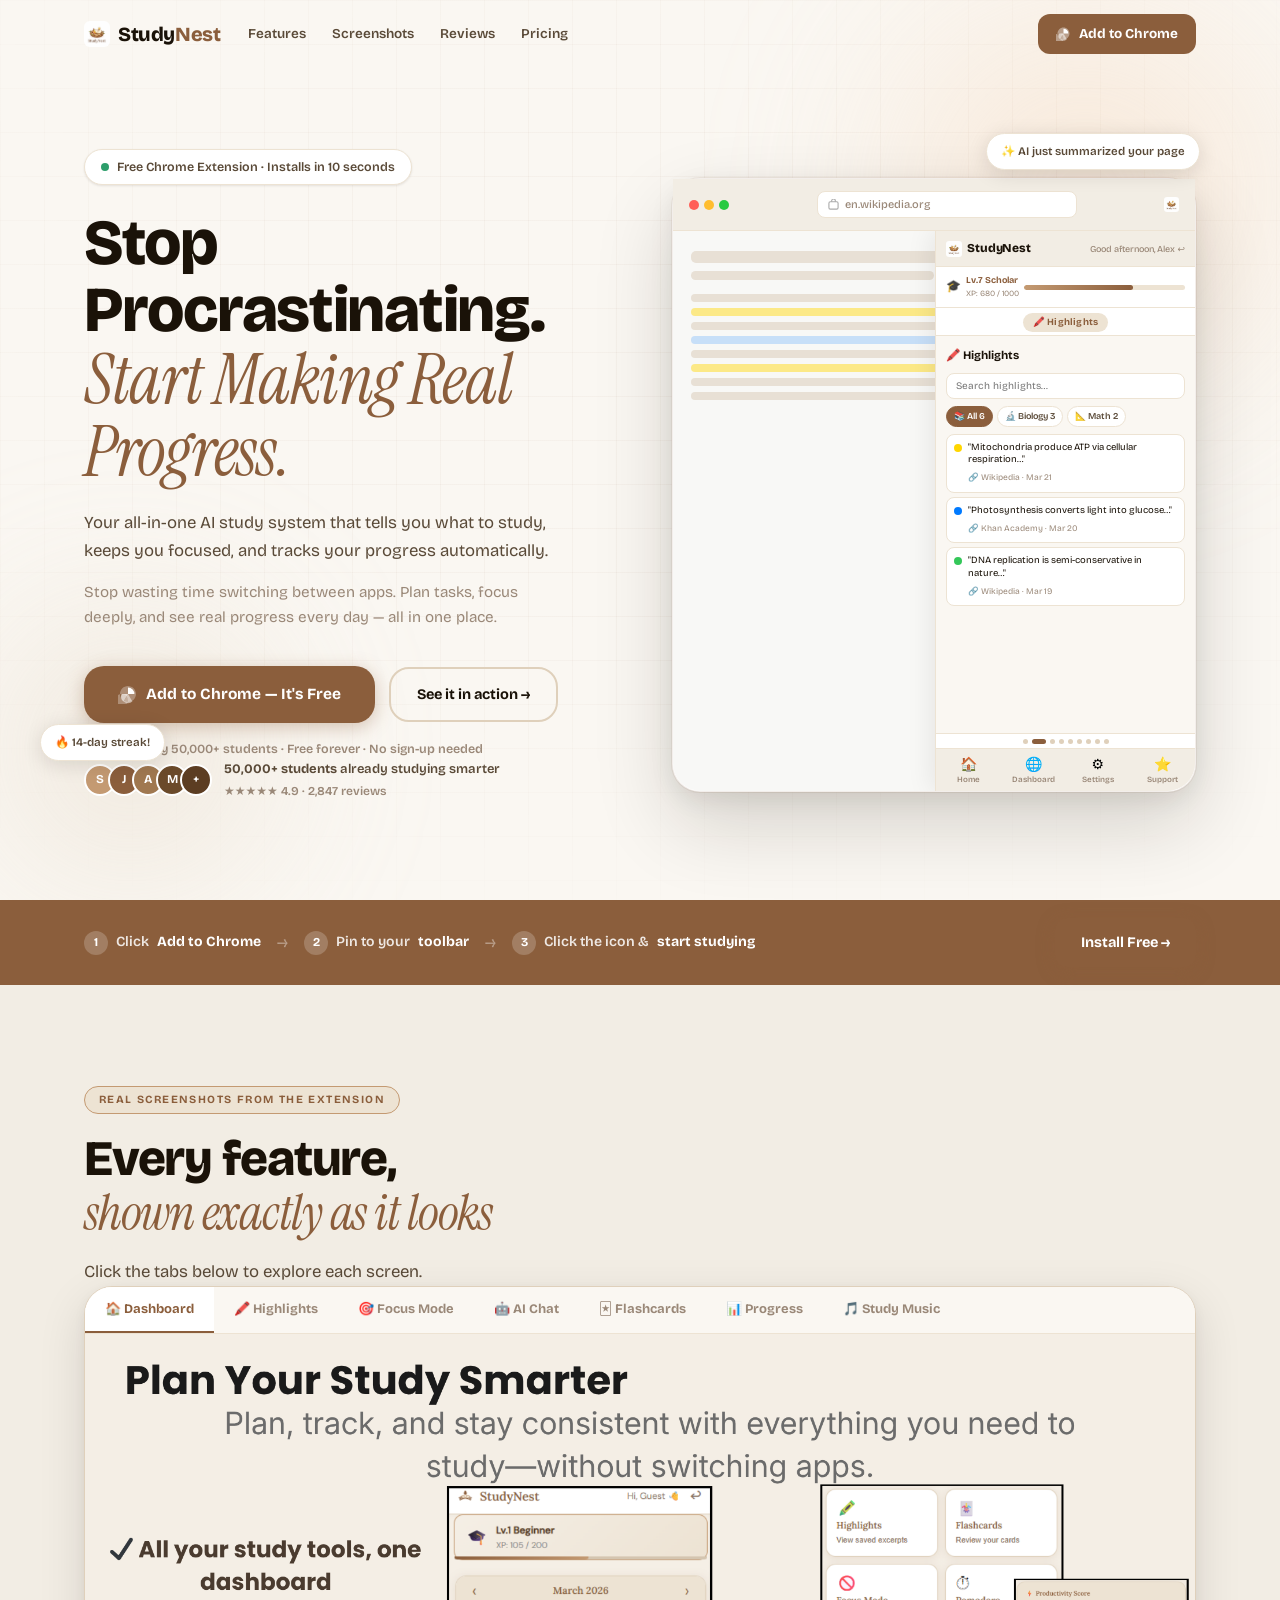
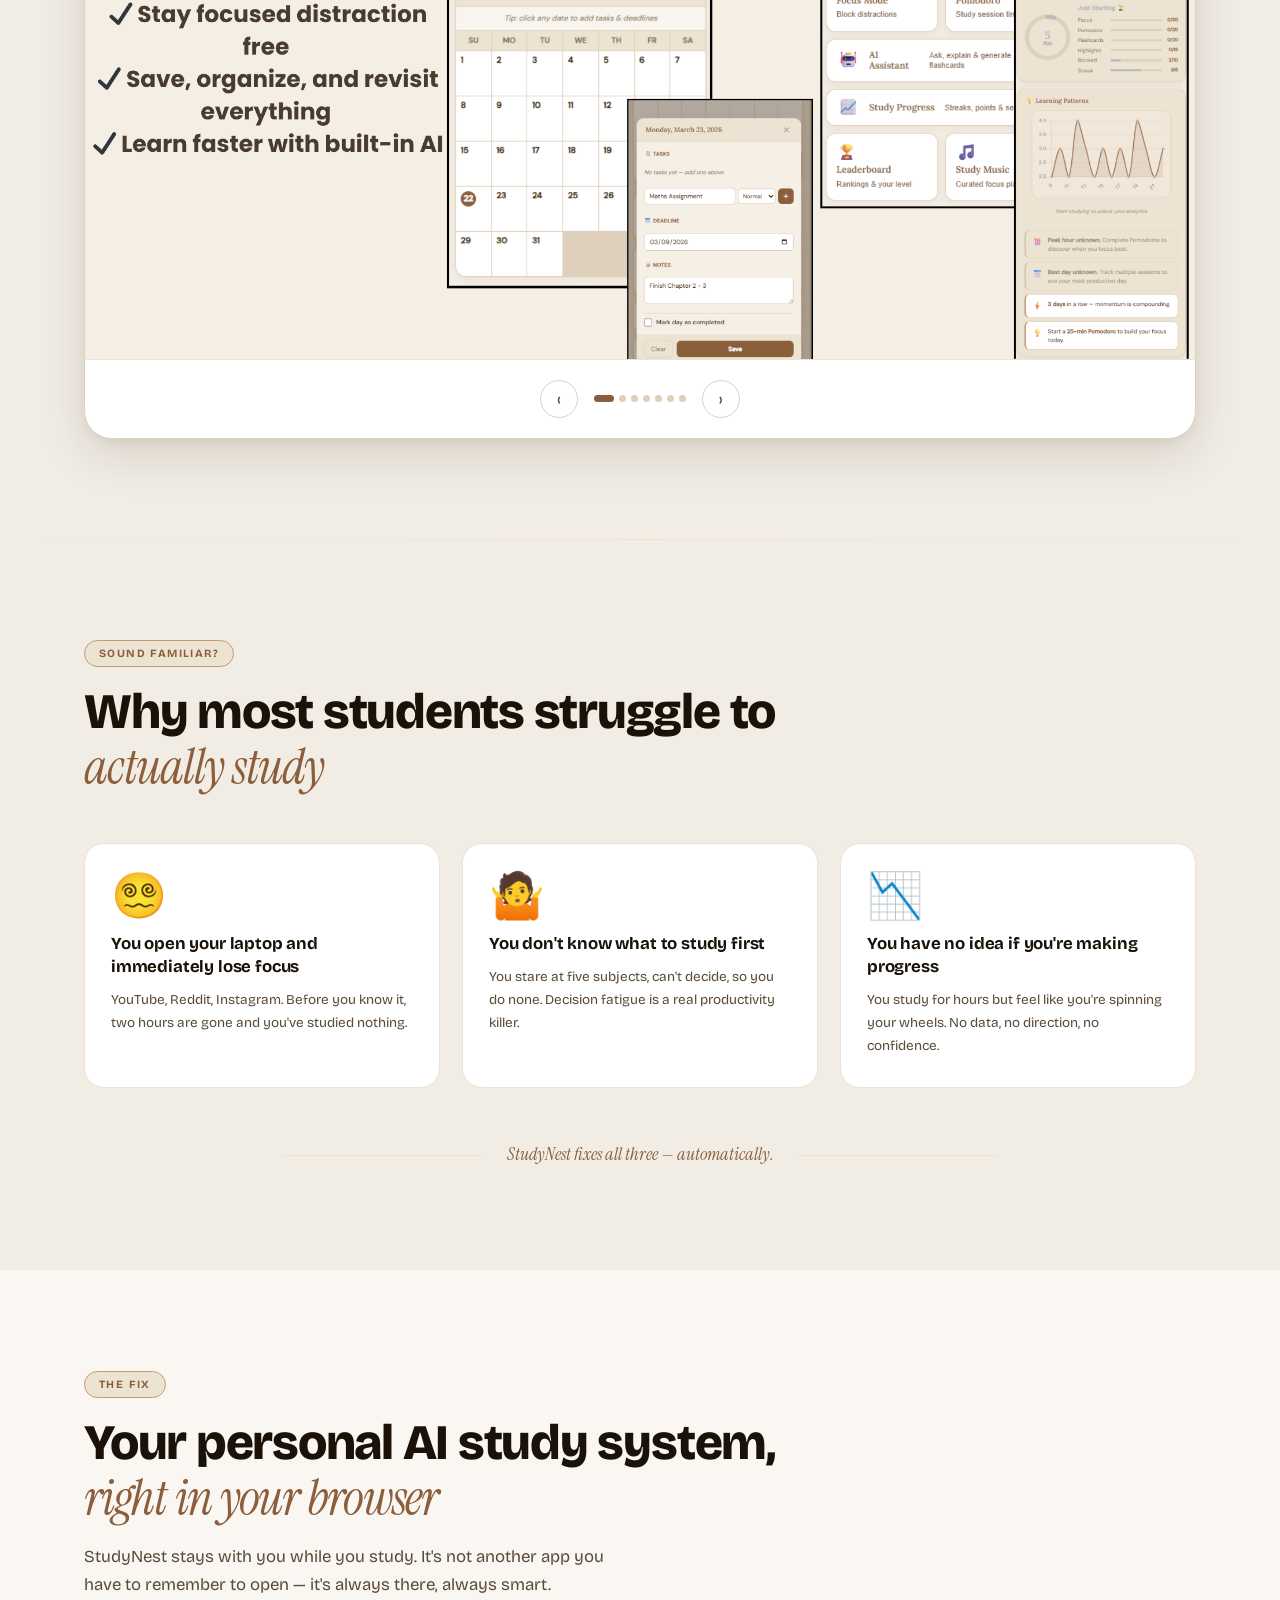
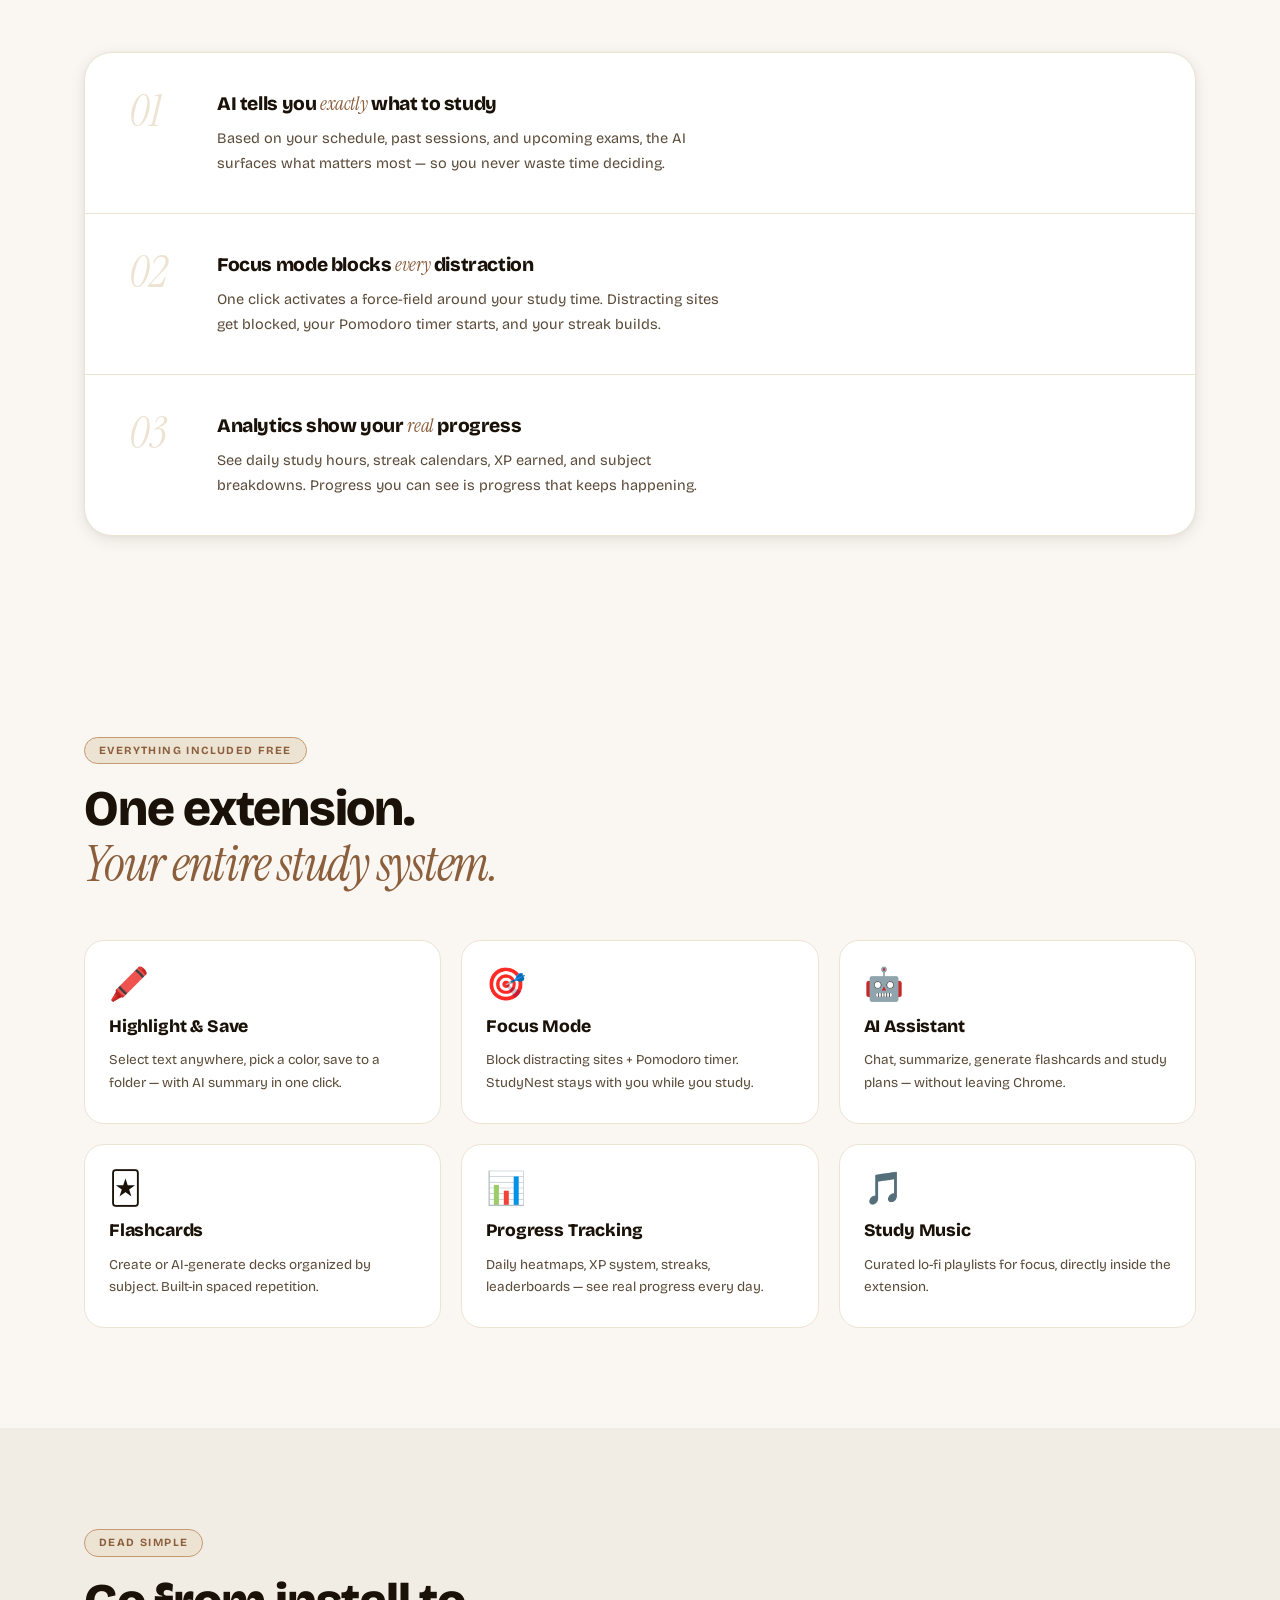
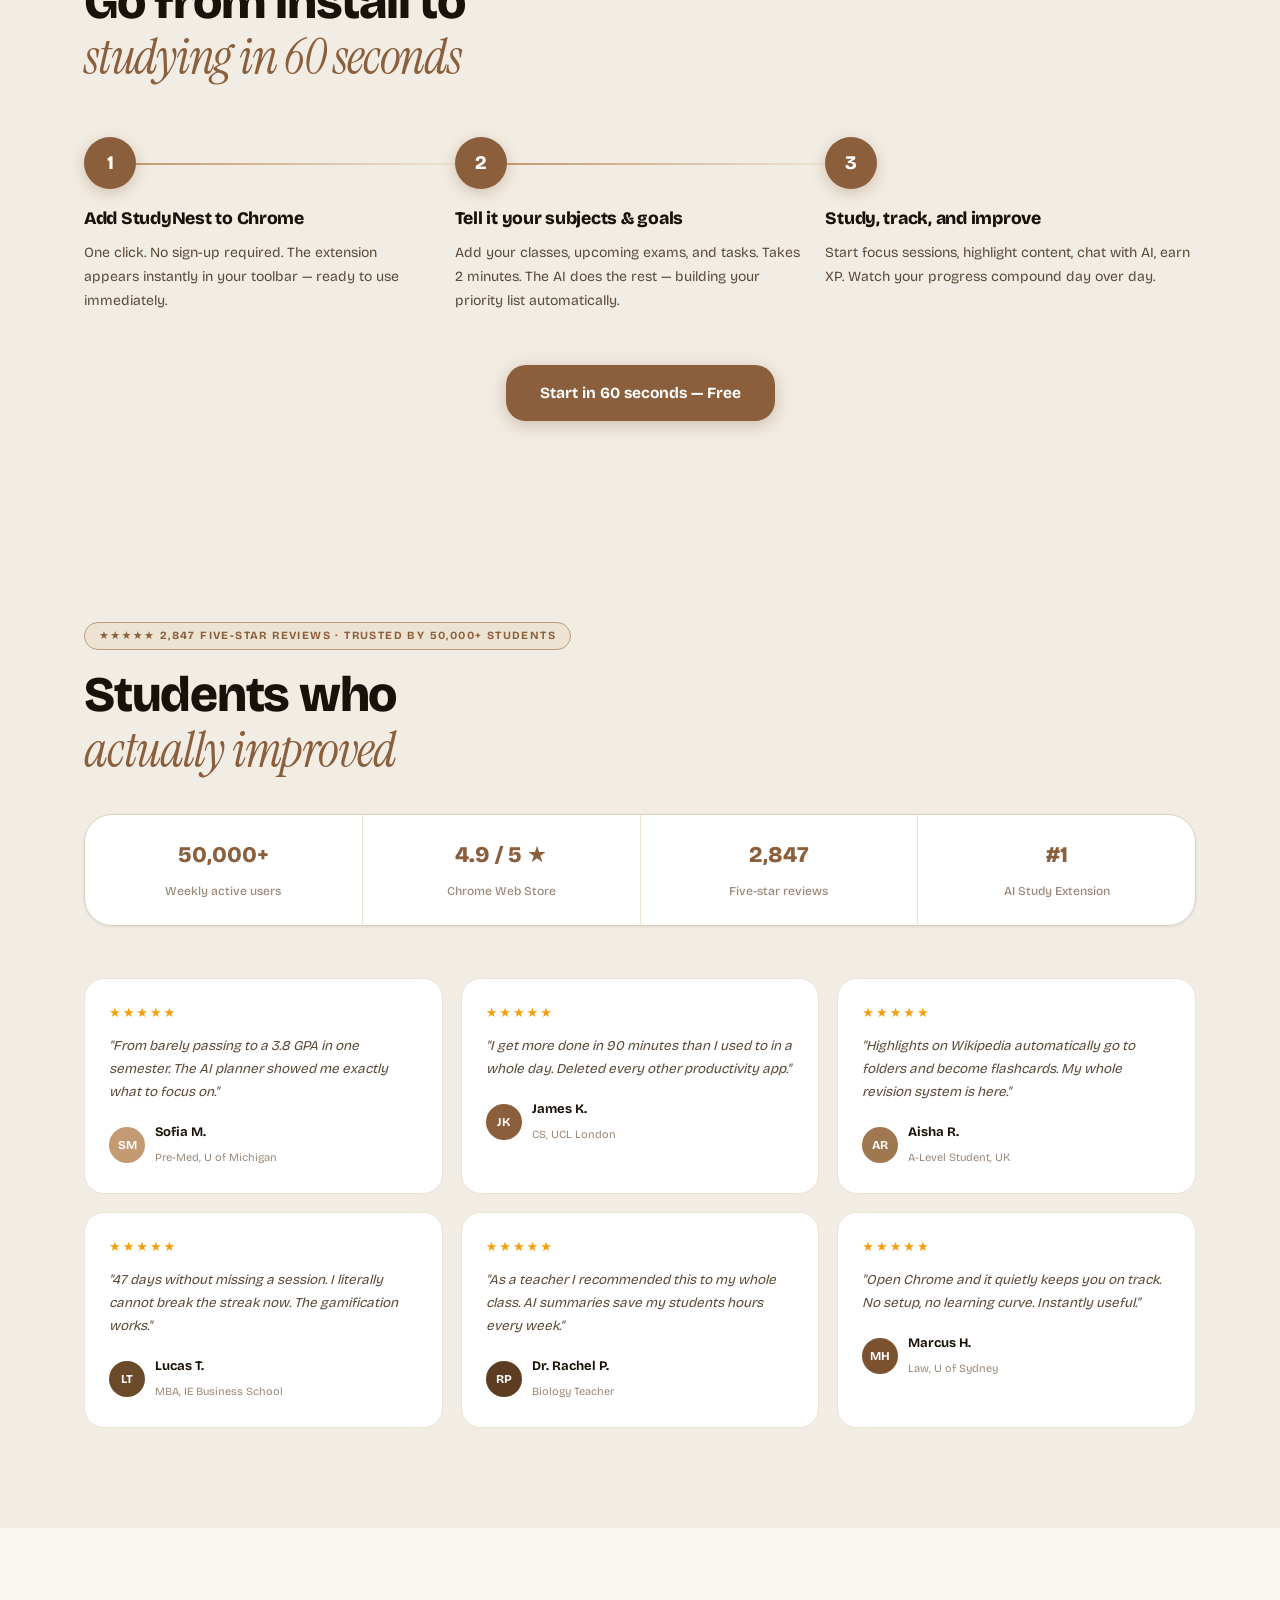
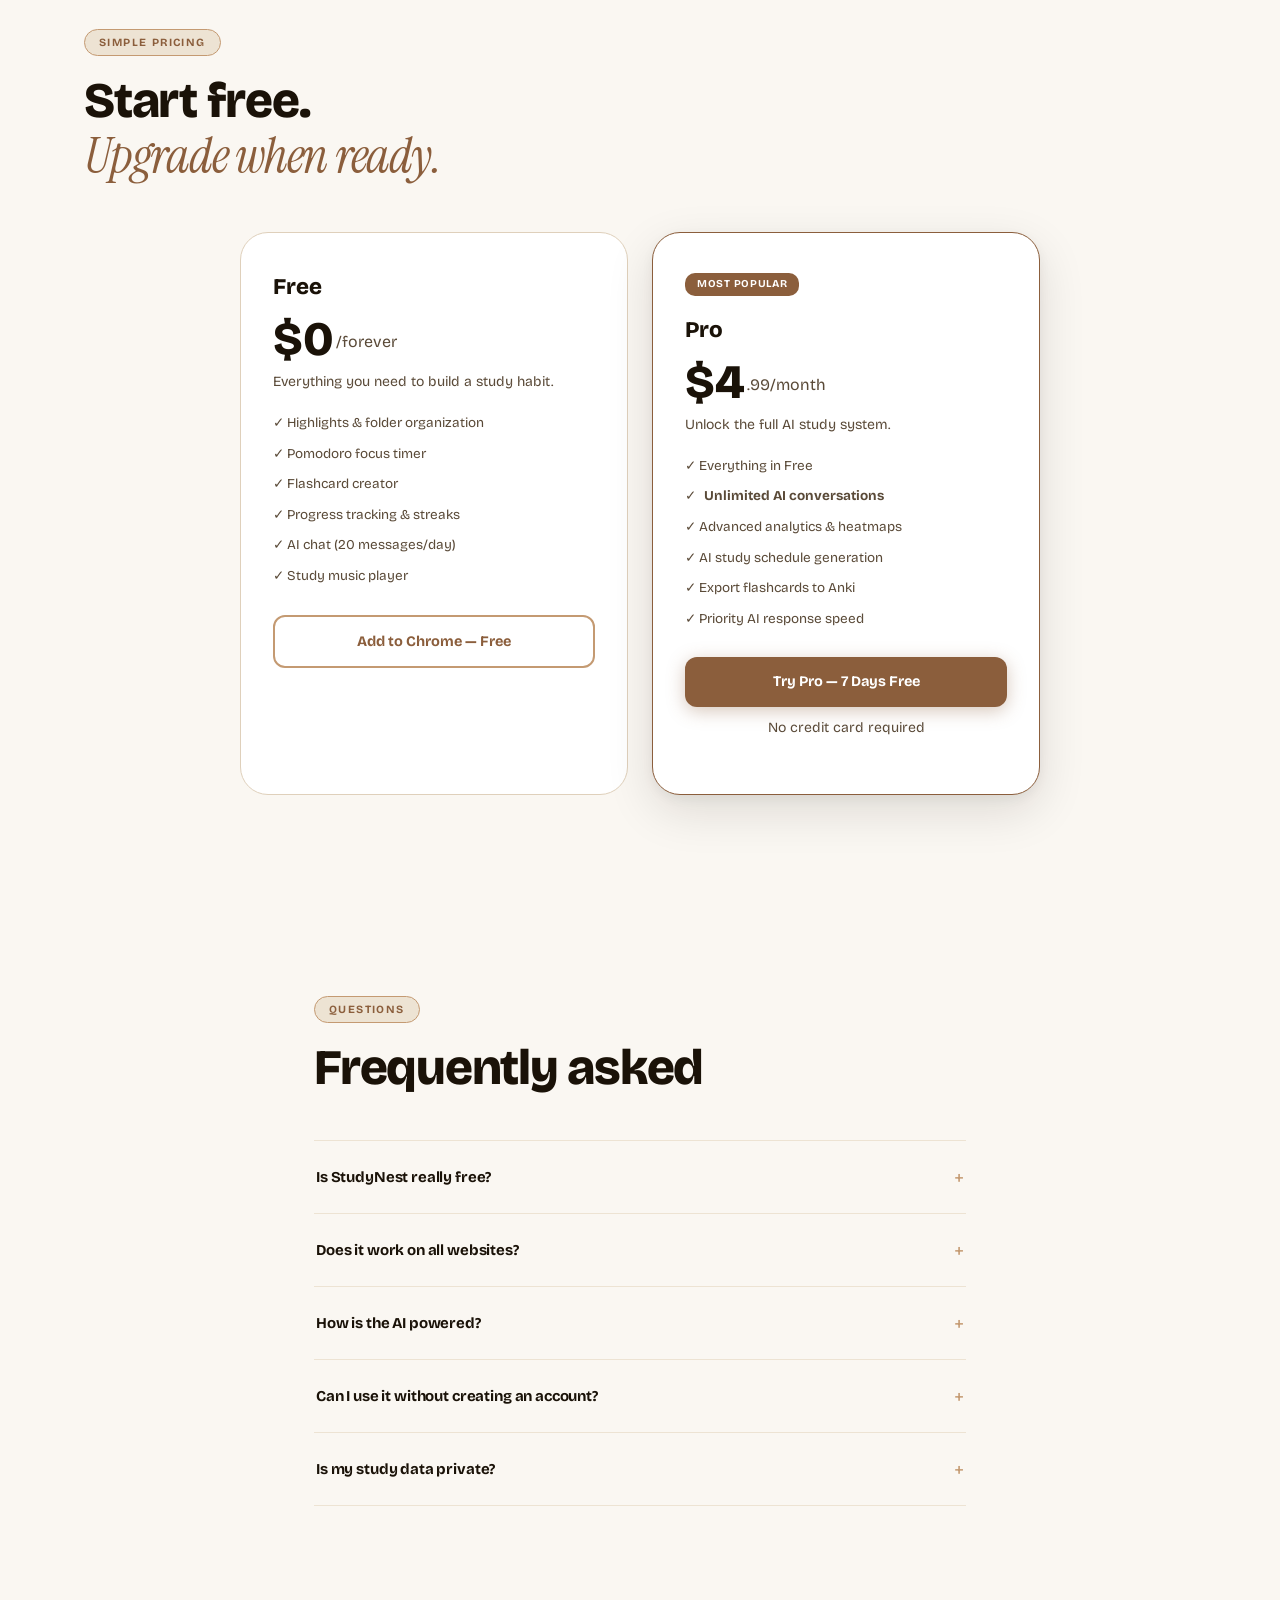
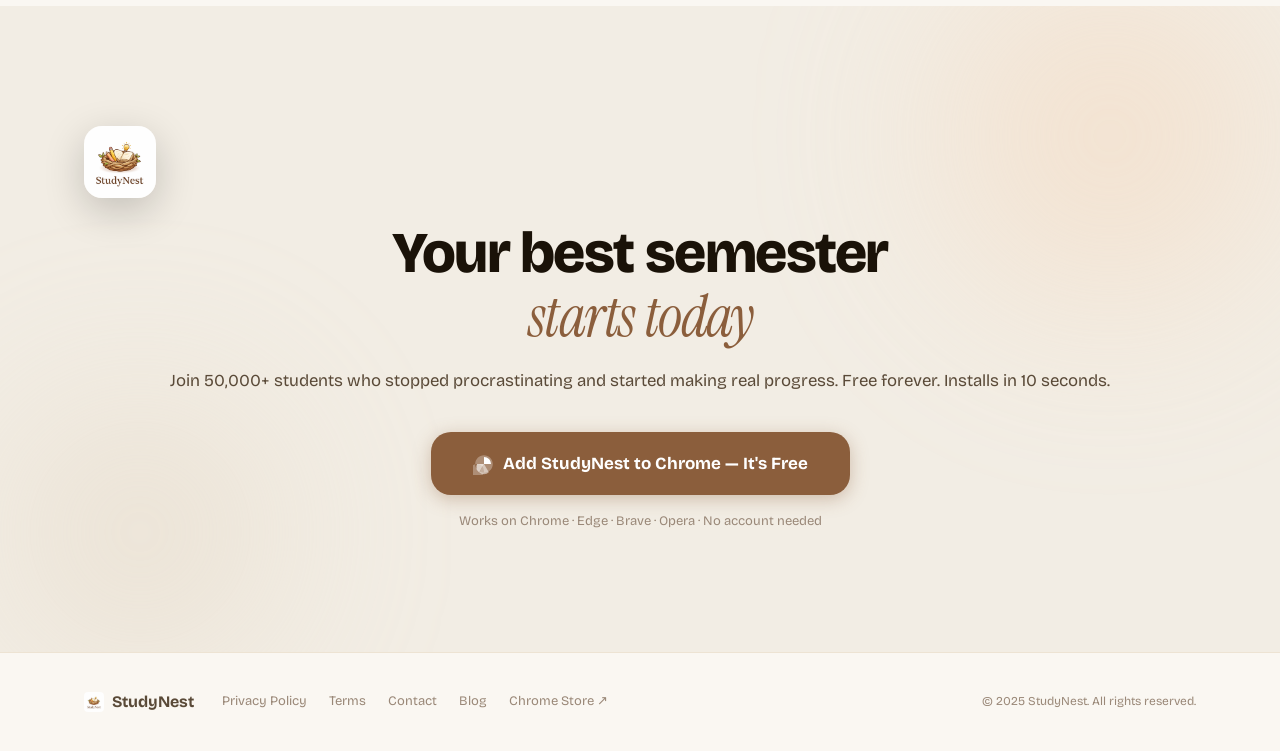
==== commit 9a01ff12: "Update index.html" ====
--- a/index.html
+++ b/index.html
@@ -2,6 +2,7 @@
 <html lang="en">
 <head>
   <meta charset="UTF-8" />
+  <meta name="google-site-verification" content="prKCSMo2TBW13Zq3YUXMZnzzGLJk_jjMHZ3oj0NJ6gE" />
   <meta name="viewport" content="width=device-width, initial-scale=1.0" />
   <title>StudyNest — AI Study Chrome Extension | Focus, Highlight & Learn Smarter</title>
   <meta name="description" content="StudyNest is a free Chrome extension with AI study tools: focus mode, smart highlights, flashcards, pomodoro timer & progress tracking. Used by 50,000+ students." />
@@ -35,7 +36,7 @@
       <a href="#reviews">Reviews</a>
       <a href="#pricing">Pricing</a>
     </nav>
-    <a href="https://chrome.google.com/webstore" target="_blank" rel="noopener" class="btn btn-nav">
+    <a href="https://chromewebstore.google.com/detail/studynest-%E2%80%93-ai-study-plan/hekgdccoflelefibgbdhgmajaodmkgdl" target="_blank" rel="noopener" class="btn btn-nav">
       <svg width="15" height="15" viewBox="0 0 20 20" fill="none"><path d="M10 2C5.58 2 2 5.58 2 10s3.58 8 8 8 8-3.58 8-8-3.58-8-8-8zm0 14.4A6.4 6.4 0 113.6 10 6.4 6.4 0 0110 16.4z" fill="currentColor" opacity=".4"/><path d="M10 3.6a6.4 6.4 0 016.4 6.4H10V3.6z" fill="currentColor"/><path d="M10 10l-4.4 7.6A6.4 6.4 0 013.6 10H10z" fill="currentColor" opacity=".7"/><path d="M10 10l4.4 7.6a6.4 6.4 0 01-8.8 0L10 10z" fill="currentColor" opacity=".5"/></svg>
       Add to Chrome
     </a>
@@ -77,7 +78,7 @@
       </p>
 
       <div class="hero-btns reveal reveal-d3">
-        <a href="https://chrome.google.com/webstore" target="_blank" rel="noopener" class="btn btn-primary btn-lg">
+        <a href="https://chromewebstore.google.com/detail/studynest-%E2%80%93-ai-study-plan/hekgdccoflelefibgbdhgmajaodmkgdl" target="_blank" rel="noopener" class="btn btn-primary btn-lg">
           <svg width="20" height="20" viewBox="0 0 20 20" fill="none"><path d="M10 2C5.58 2 2 5.58 2 10s3.58 8 8 8 8-3.58 8-8-3.58-8-8-8zm0 14.4A6.4 6.4 0 113.6 10 6.4 6.4 0 0110 16.4z" fill="white" opacity=".3"/><path d="M10 3.6a6.4 6.4 0 016.4 6.4H10V3.6z" fill="white"/><path d="M10 10l-4.4 7.6A6.4 6.4 0 013.6 10H10z" fill="white" opacity=".7"/><path d="M10 10l4.4 7.6a6.4 6.4 0 01-8.8 0L10 10z" fill="white" opacity=".5"/></svg>
           Add to Chrome — It's Free
         </a>
@@ -402,7 +403,7 @@
     <div class="is-step"><span class="is-num">2</span> Pin to your <strong>toolbar</strong></div>
     <div class="is-arrow">→</div>
     <div class="is-step"><span class="is-num">3</span> Click the icon &amp; <strong>start studying</strong></div>
-    <a href="https://chrome.google.com/webstore" target="_blank" rel="noopener" class="btn btn-primary" style="margin-left:auto;flex-shrink:0">Install Free →</a>
+    <a href="https://chromewebstore.google.com/detail/studynest-%E2%80%93-ai-study-plan/hekgdccoflelefibgbdhgmajaodmkgdl" target="_blank" rel="noopener" class="btn btn-primary" style="margin-left:auto;flex-shrink:0">Install Free →</a>
   </div>
 </div>
 
@@ -672,7 +673,7 @@
       </div>
     </div>
     <div class="how-cta reveal">
-      <a href="https://chrome.google.com/webstore" target="_blank" rel="noopener" class="btn btn-primary btn-lg">Start in 60 seconds — Free</a>
+      <a href="https://chromewebstore.google.com/detail/studynest-%E2%80%93-ai-study-plan/hekgdccoflelefibgbdhgmajaodmkgdl" target="_blank" rel="noopener" class="btn btn-primary btn-lg">Start in 60 seconds — Free</a>
     </div>
   </div>
 </section>
@@ -717,7 +718,7 @@
           <li>✓ AI chat (20 messages/day)</li>
           <li>✓ Study music player</li>
         </ul>
-        <a href="https://chrome.google.com/webstore" target="_blank" rel="noopener" class="btn btn-outline" style="width:100%;justify-content:center">Add to Chrome — Free</a>
+        <a href="https://chromewebstore.google.com/detail/studynest-%E2%80%93-ai-study-plan/hekgdccoflelefibgbdhgmajaodmkgdl" target="_blank" rel="noopener" class="btn btn-outline" style="width:100%;justify-content:center">Add to Chrome — Free</a>
       </div>
       <div class="price-card price-featured reveal reveal-d2">
         <div class="pc-badge">Most Popular</div>
@@ -732,7 +733,7 @@
           <li>✓ Export flashcards to Anki</li>
           <li>✓ Priority AI response speed</li>
         </ul>
-        <a href="https://chrome.google.com/webstore" target="_blank" rel="noopener" class="btn btn-primary" style="width:100%;justify-content:center">Try Pro — 7 Days Free</a>
+        <a href="https://chromewebstore.google.com/detail/studynest-%E2%80%93-ai-study-plan/hekgdccoflelefibgbdhgmajaodmkgdl" target="_blank" rel="noopener" class="btn btn-primary" style="width:100%;justify-content:center">Try Pro — 7 Days Free</a>
         <p class="pc-note">No credit card required</p>
       </div>
     </div>
@@ -778,7 +779,7 @@
     </div>
     <h2 class="fc-h2 reveal reveal-d1">Your best semester<br /><em>starts today</em></h2>
     <p class="fc-sub reveal reveal-d2">Join 50,000+ students who stopped procrastinating and started making real progress. Free forever. Installs in 10 seconds.</p>
-    <a href="https://chrome.google.com/webstore" target="_blank" rel="noopener" class="btn btn-primary btn-xl reveal reveal-d3">
+    <a href="https://chromewebstore.google.com/detail/studynest-%E2%80%93-ai-study-plan/hekgdccoflelefibgbdhgmajaodmkgdl" target="_blank" rel="noopener" class="btn btn-primary btn-xl reveal reveal-d3">
       <svg width="22" height="22" viewBox="0 0 20 20" fill="none"><path d="M10 2C5.58 2 2 5.58 2 10s3.58 8 8 8 8-3.58 8-8-3.58-8-8-8zm0 14.4A6.4 6.4 0 113.6 10 6.4 6.4 0 0110 16.4z" fill="white" opacity=".3"/><path d="M10 3.6a6.4 6.4 0 016.4 6.4H10V3.6z" fill="white"/><path d="M10 10l-4.4 7.6A6.4 6.4 0 013.6 10H10z" fill="white" opacity=".7"/><path d="M10 10l4.4 7.6a6.4 6.4 0 01-8.8 0L10 10z" fill="white" opacity=".5"/></svg>
       Add StudyNest to Chrome — It's Free
     </a>
@@ -800,7 +801,7 @@
       <a href="#">Terms</a>
       <a href="#">Contact</a>
       <a href="#">Blog</a>
-      <a href="https://chrome.google.com/webstore" target="_blank" rel="noopener">Chrome Store ↗</a>
+      <a href="https://chromewebstore.google.com/detail/studynest-%E2%80%93-ai-study-plan/hekgdccoflelefibgbdhgmajaodmkgdl" target="_blank" rel="noopener">Chrome Store ↗</a>
     </nav>
     <p class="foot-copy">© 2025 StudyNest. All rights reserved.</p>
   </div>
@@ -810,9 +811,9 @@
 <div class="sticky-bar" id="stickyBar">
   <img src="assets/icon.png" alt="" style="width:30px;height:30px;border-radius:7px;flex-shrink:0" onerror="this.outerHTML='🪺'" />
   <span>StudyNest — Free Chrome Extension</span>
-  <a href="https://chrome.google.com/webstore" target="_blank" rel="noopener" class="btn btn-primary" style="flex-shrink:0">Install Free</a>
+  <a href="https://chromewebstore.google.com/detail/studynest-%E2%80%93-ai-study-plan/hekgdccoflelefibgbdhgmajaodmkgdl" target="_blank" rel="noopener" class="btn btn-primary" style="flex-shrink:0">Install Free</a>
 </div>
 
 <script src="script.js"></script>
 </body>
-</html>+</html>
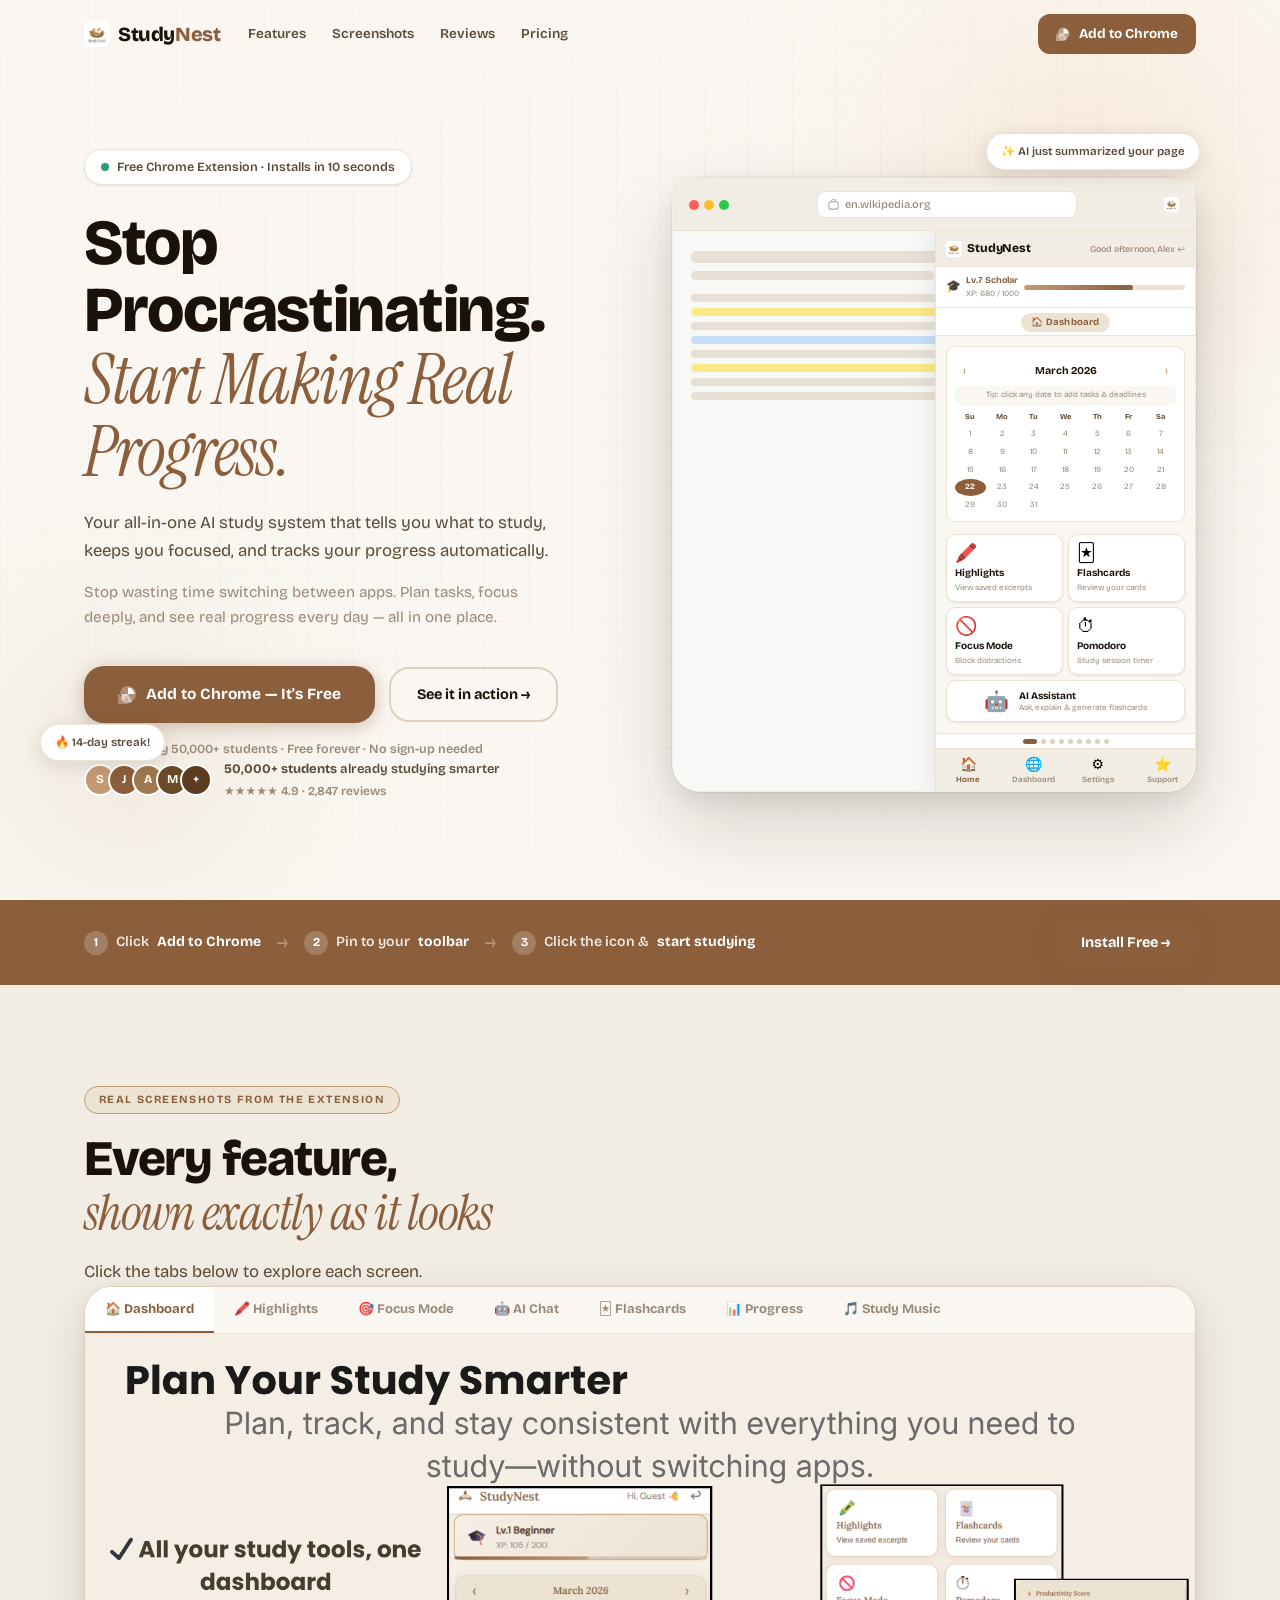
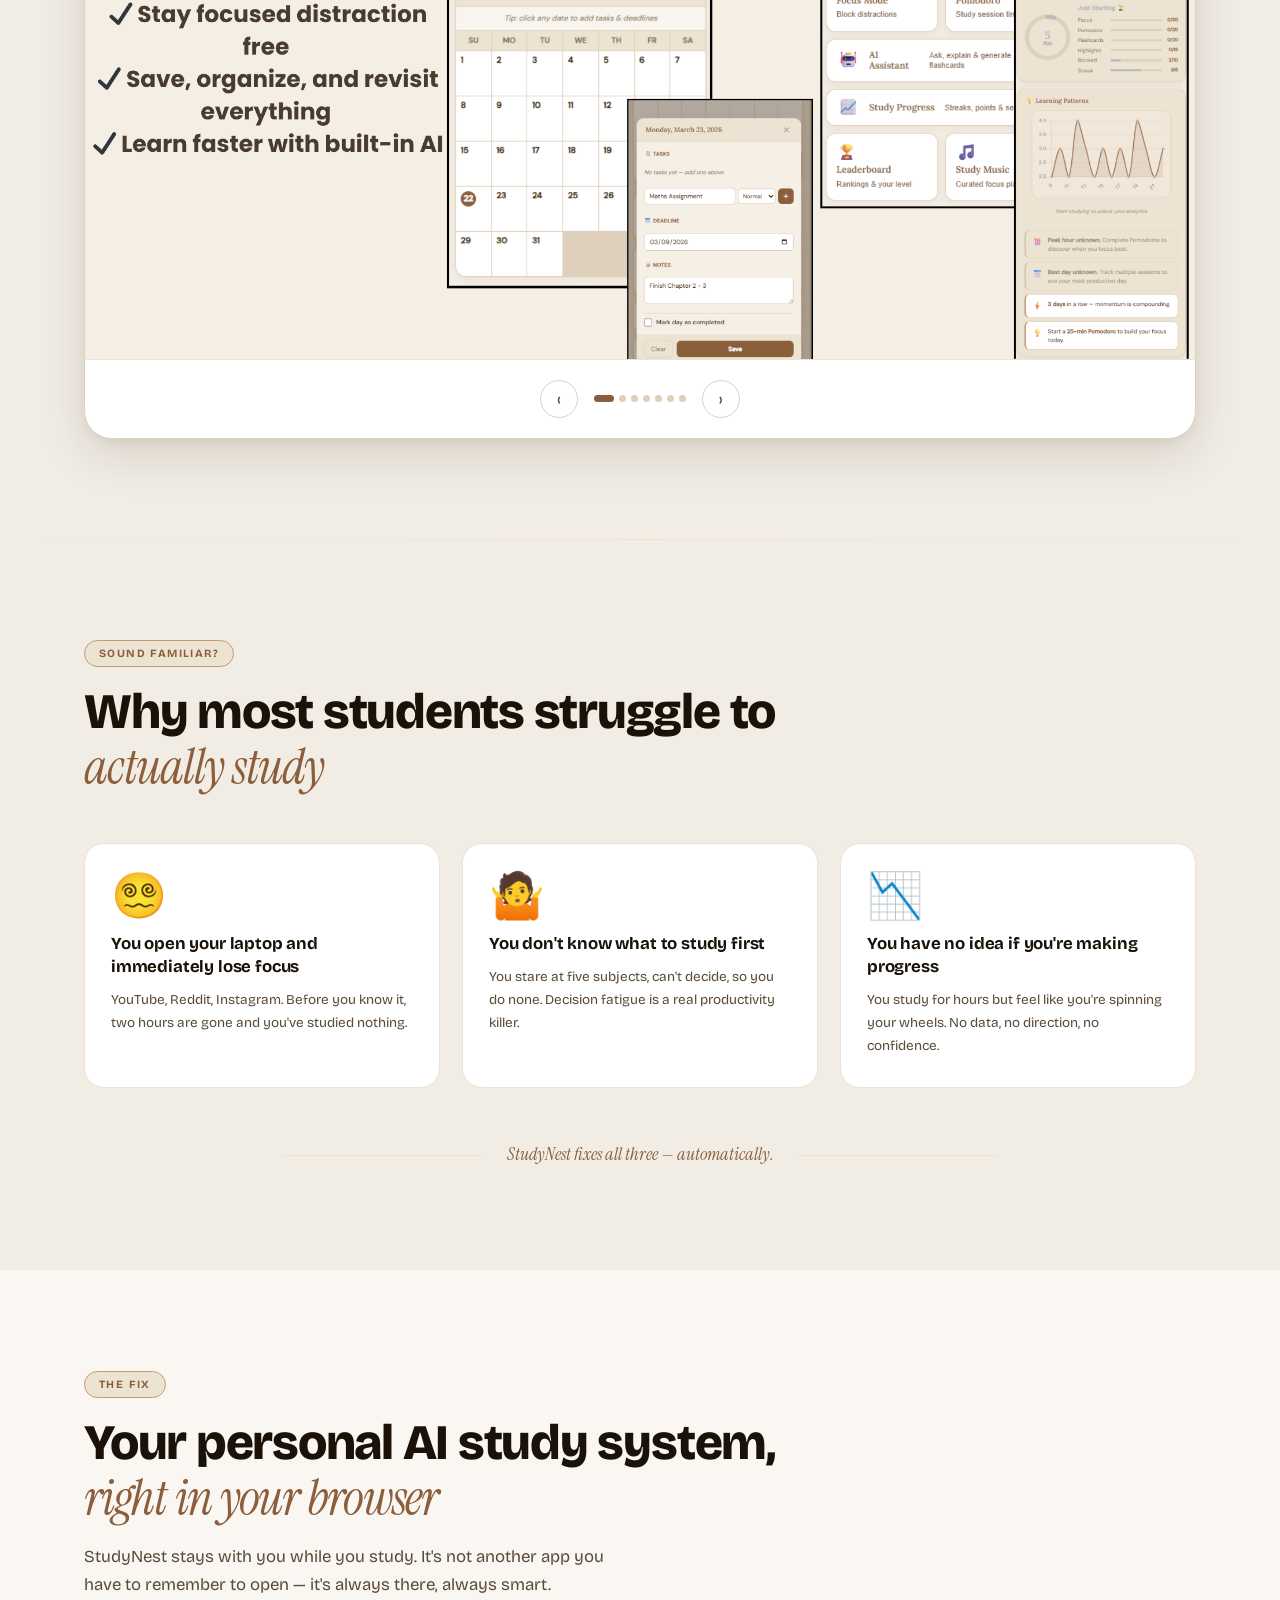
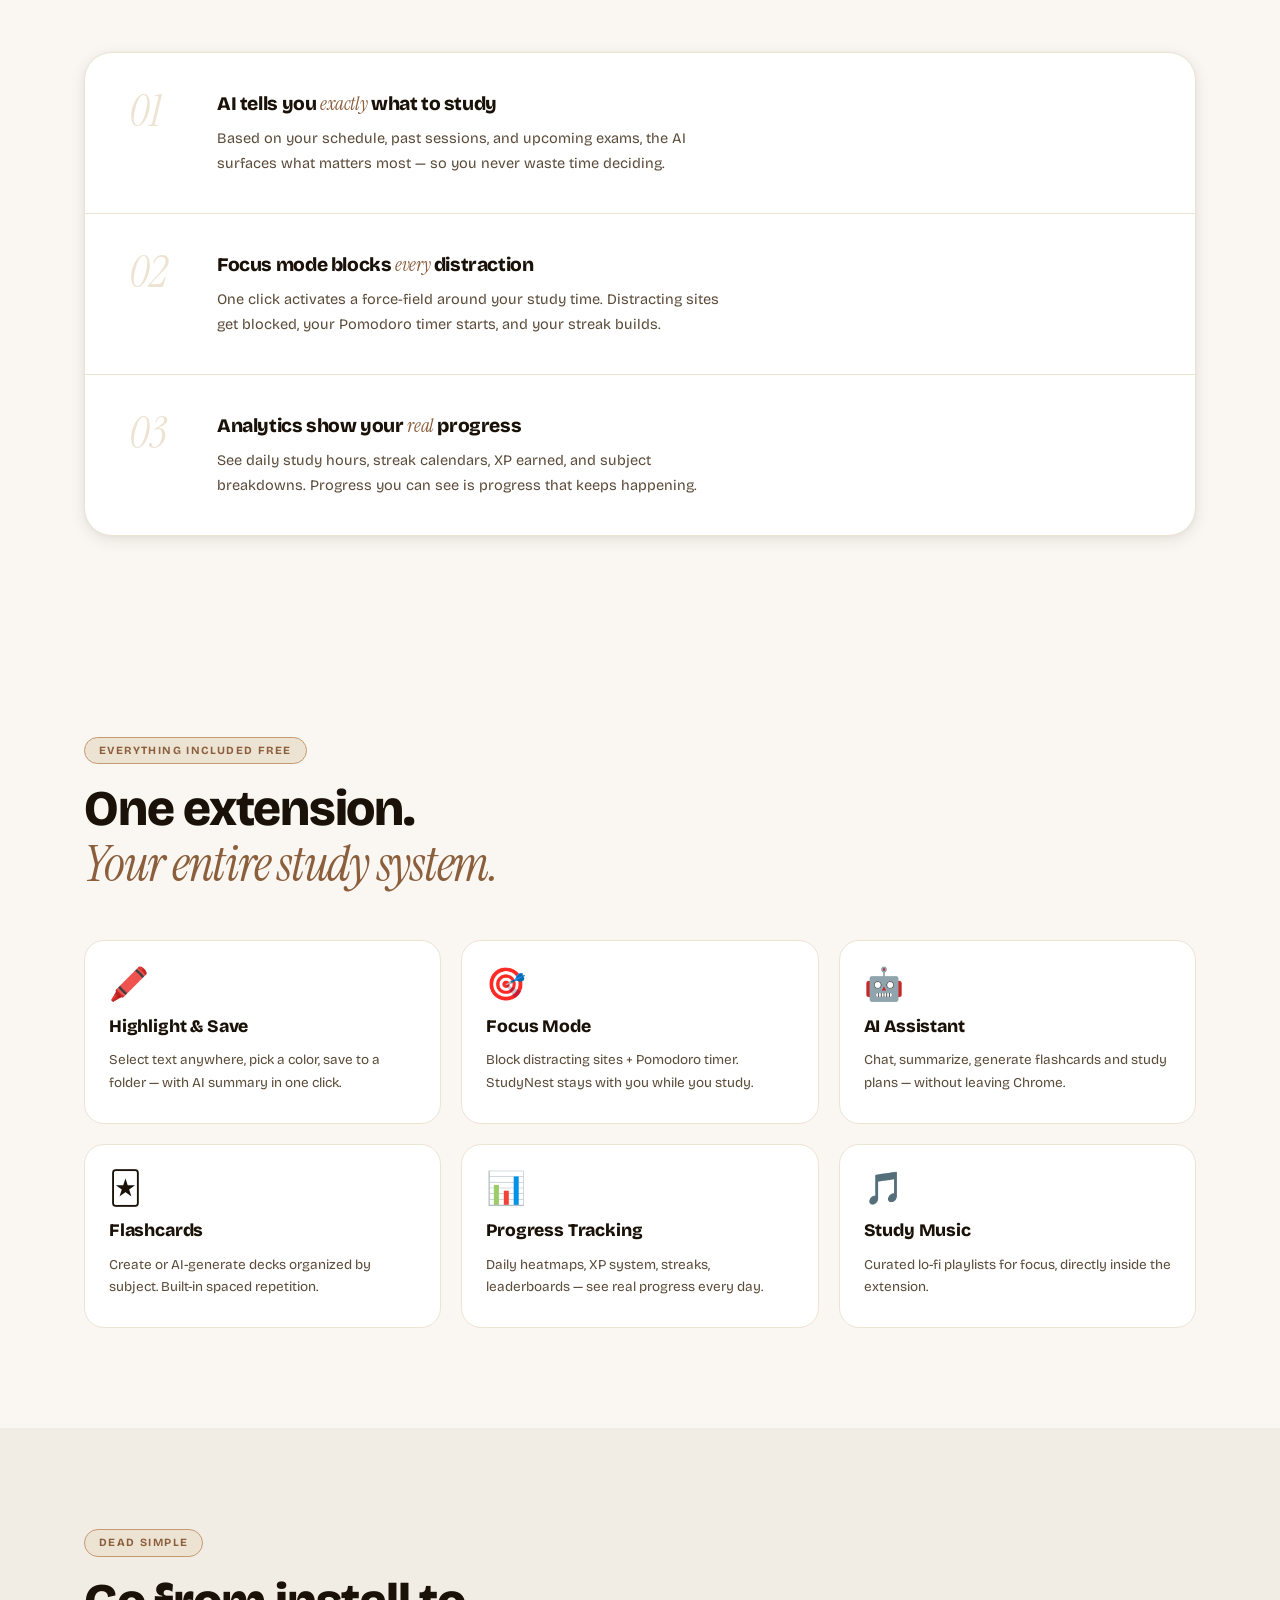
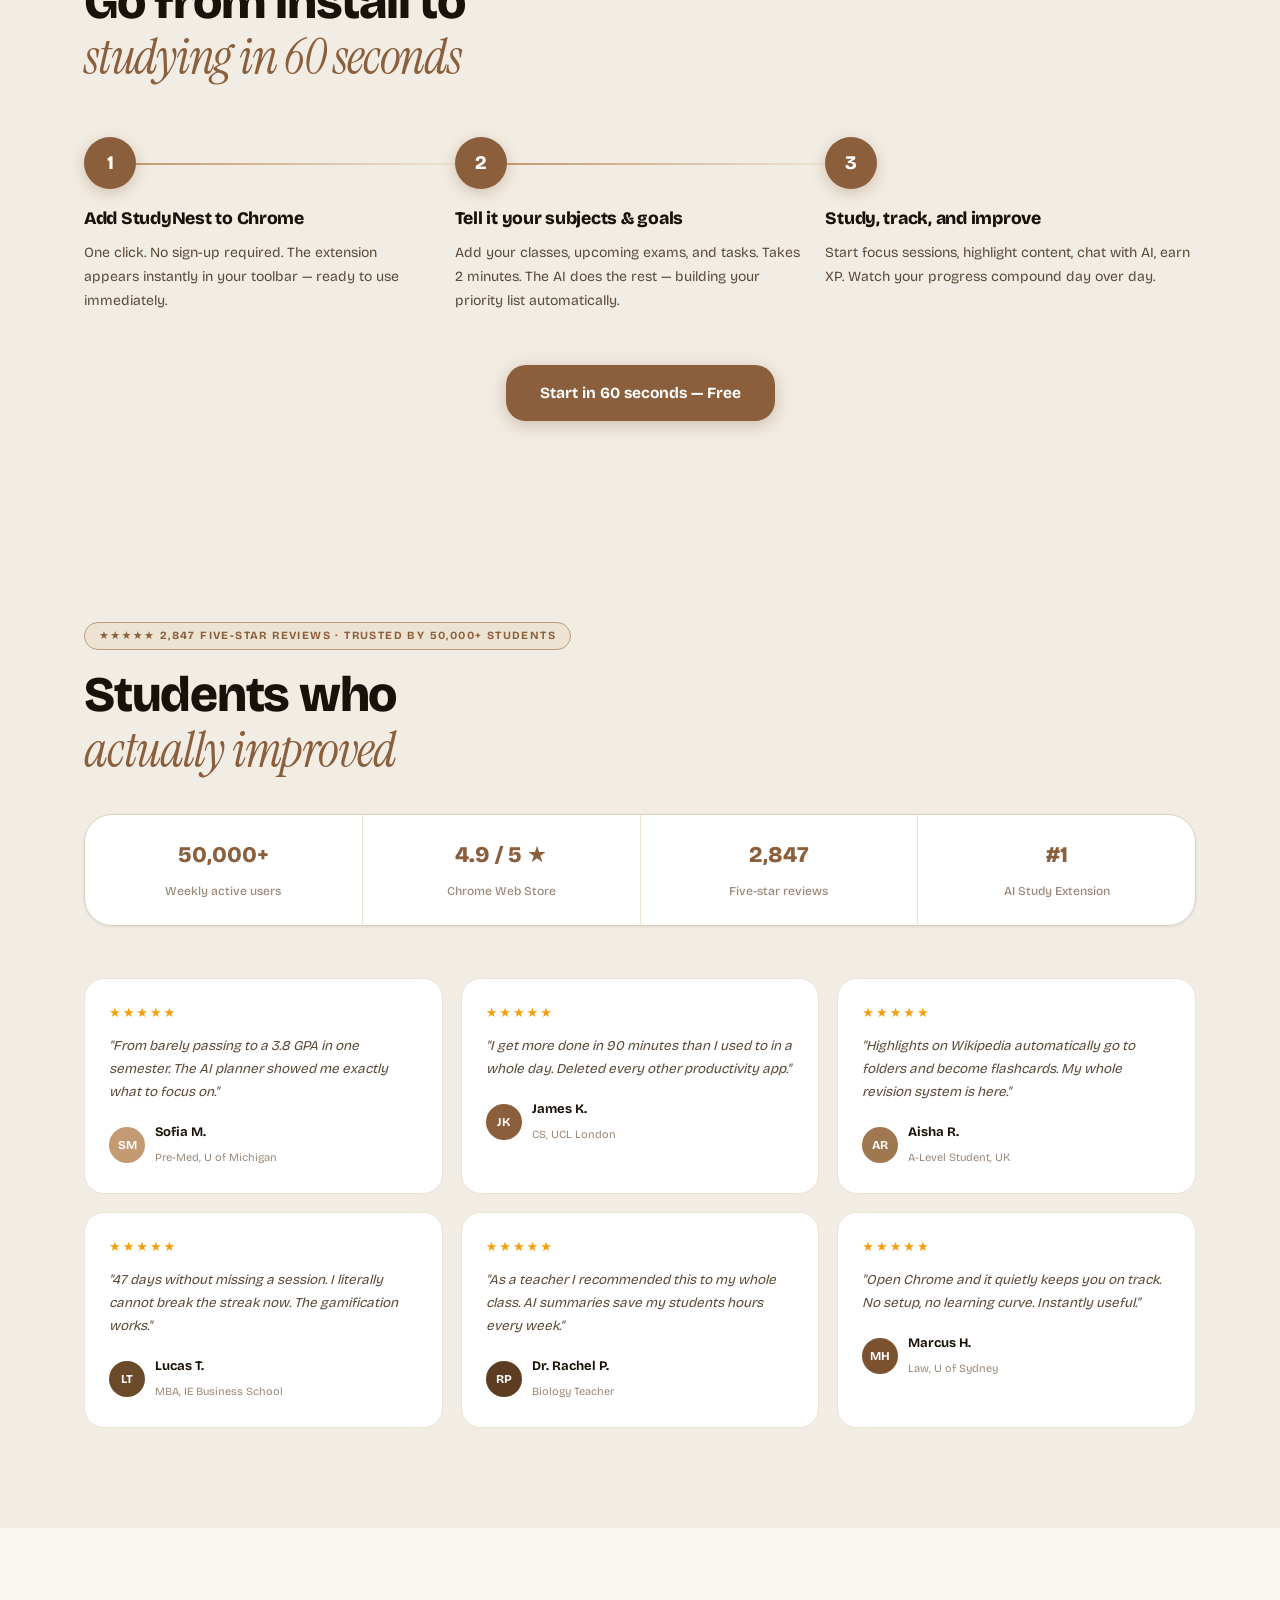
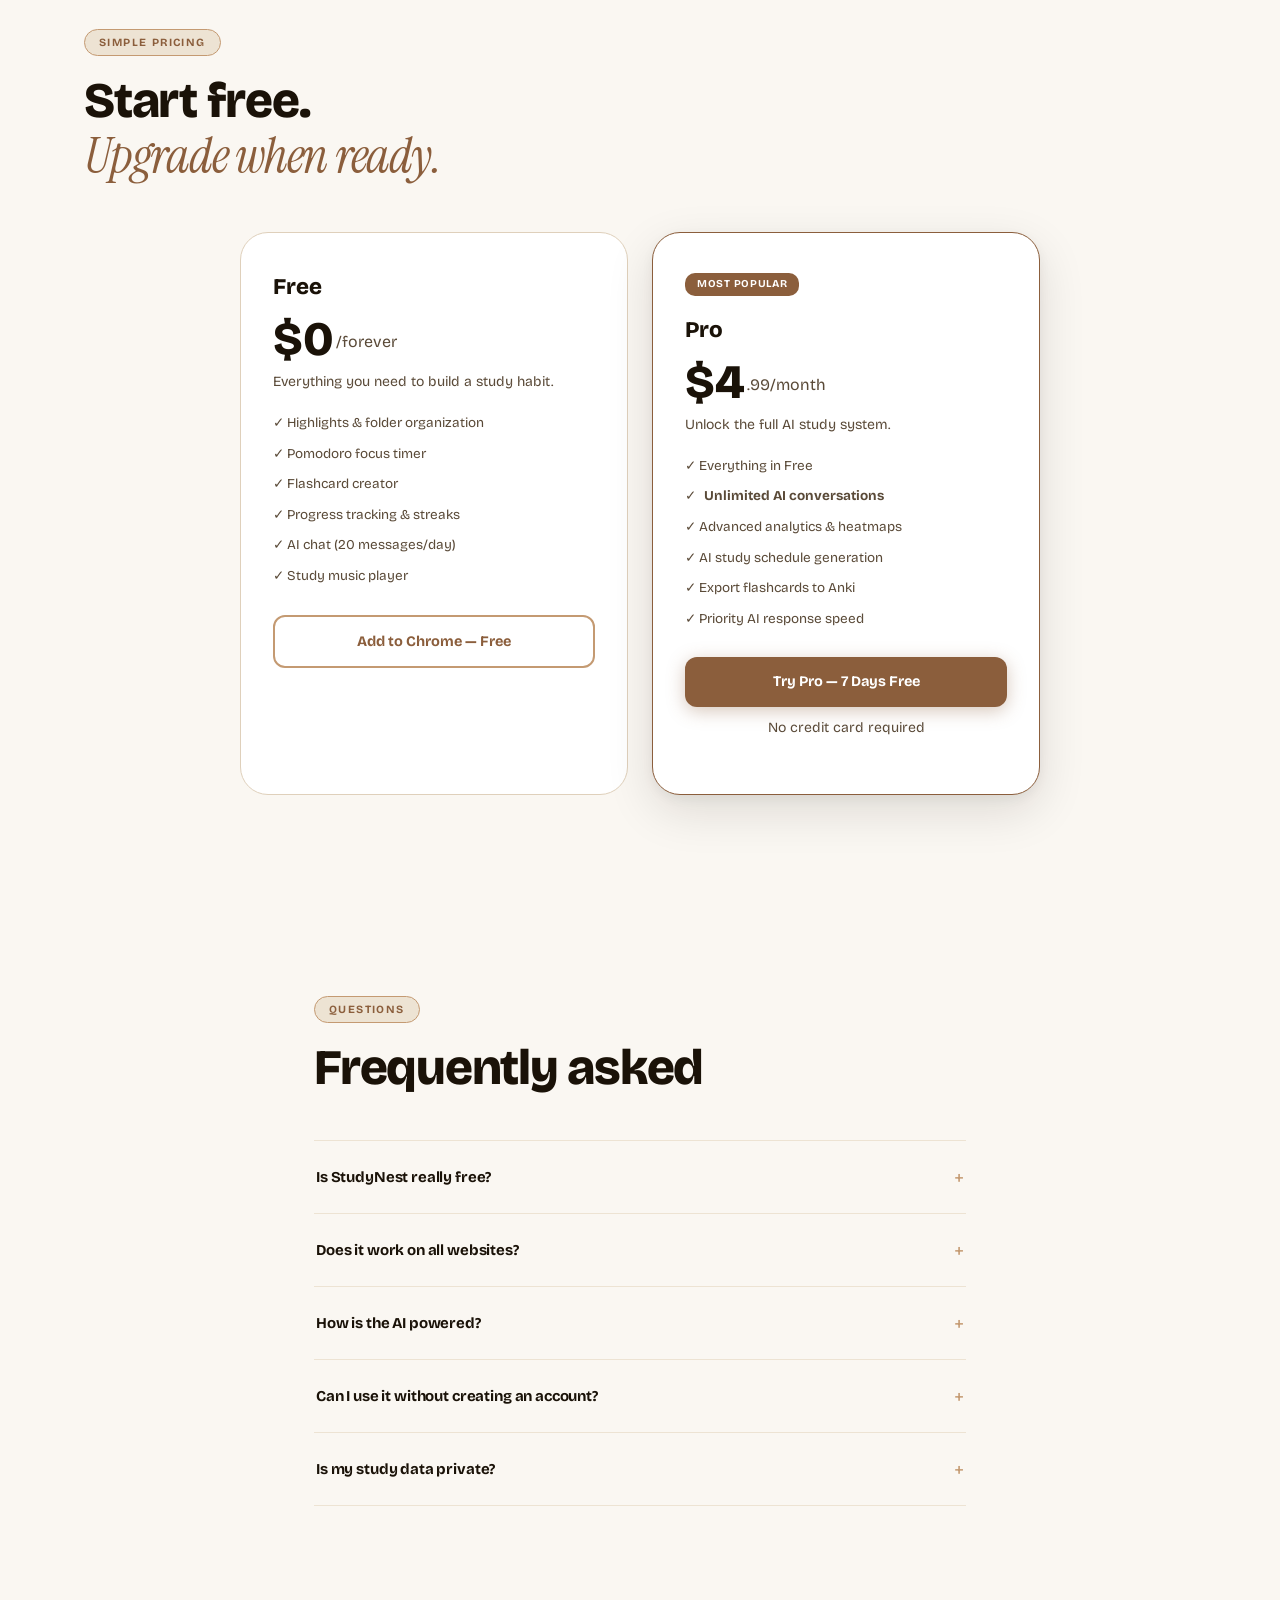
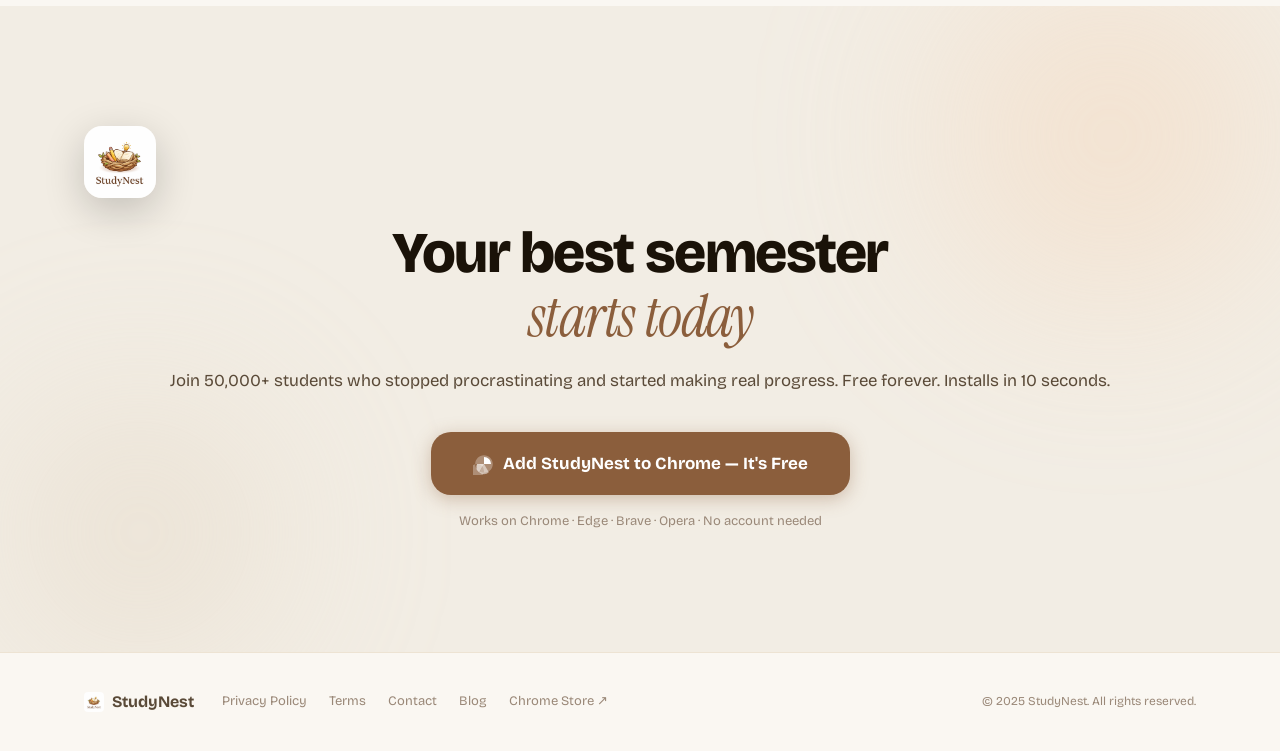
==== commit 5ab07215: "Update index.html" ====
--- a/index.html
+++ b/index.html
@@ -7,14 +7,14 @@
   <title>StudyNest — AI Study Chrome Extension | Focus, Highlight & Learn Smarter</title>
   <meta name="description" content="StudyNest is a free Chrome extension with AI study tools: focus mode, smart highlights, flashcards, pomodoro timer & progress tracking. Used by 50,000+ students." />
   <meta name="keywords" content="chrome extension, AI study tool, focus mode, highlight extension, flashcards, pomodoro, study planner, student productivity" />
-  <link rel="canonical" href="https://studynest.app/" />
+  <link rel="canonical" href="https://www.studynest.co/" />
   <meta property="og:type" content="website" />
-  <meta property="og:url" content="https://studynest.app/" />
+  <meta property="og:url" content="https://www.studynest.co/" />
   <meta property="og:title" content="StudyNest — AI Study Chrome Extension" />
   <meta property="og:description" content="The Chrome extension that makes studying actually work. Free." />
-  <meta property="og:image" content="assets/og-image.png" />
+  <meta property="og:image" content="https://www.studynest.co/assets/og-image.png" />
   <meta name="twitter:card" content="summary_large_image" />
-  <script type="application/ld+json">{"@context":"https://schema.org","@type":"SoftwareApplication","name":"StudyNest","operatingSystem":"Chrome","applicationCategory":"EducationalApplication","offers":{"@type":"Offer","price":"0","priceCurrency":"USD"},"aggregateRating":{"@type":"AggregateRating","ratingValue":"4.9","reviewCount":"2847"}}</script>
+  <script type="application/ld+json">{"@context":"https://schema.org","@type":"SoftwareApplication","name":"StudyNest","url":"https://www.studynest.co/","operatingSystem":"Chrome","applicationCategory":"EducationalApplication","offers":{"@type":"Offer","price":"0","priceCurrency":"USD"},"aggregateRating":{"@type":"AggregateRating","ratingValue":"4.9","reviewCount":"2847"}}</script>
   <link rel="icon" type="image/png" href="assets/icon.png" />
   <link rel="preconnect" href="https://fonts.googleapis.com" />
   <link rel="preconnect" href="https://fonts.gstatic.com" crossorigin />
@@ -187,7 +187,7 @@
                   <button class="sn-dash-card"><span class="sn-dc-icon">🃏</span><span class="sn-dc-name">Flashcards</span><span class="sn-dc-sub">Review your cards</span></button>
                   <button class="sn-dash-card"><span class="sn-dc-icon">🚫</span><span class="sn-dc-name">Focus Mode</span><span class="sn-dc-sub">Block distractions</span></button>
                   <button class="sn-dash-card"><span class="sn-dc-icon">⏱</span><span class="sn-dc-name">Pomodoro</span><span class="sn-dc-sub">Study session timer</span></button>
-                  <button class="sn-dash-card sn-dc-wide"><span class="sn-dc-icon">🤖</span><div class="sn-dc-text"><span class="sn-dc-name">AI Assistant</span><span class="sn-dc-sub">Ask, explain &amp; generate flashcards</span></div></button>
+                  <button class="sn-dash-card sn-dc-wide"><span class="sn-dc-icon">🤖</span><span class="sn-dc-text"><span class="sn-dc-name">AI Assistant</span><span class="sn-dc-sub">Ask, explain &amp; generate flashcards</span></span></button>
                 </div>
               </div>
 
@@ -412,7 +412,7 @@
 ════════════════════════════════════════════════ -->
 <section class="ss-section" id="screenshots">
   <div class="container">
-    <div class="section-eye reveal">Real screenshots from the extension</div>
+    <p class="section-eye">Real screenshots from the extension</p>
     <h2 class="section-h2 reveal reveal-d1">Every feature,<br /><em>shown exactly as it looks</em></h2>
     <p class="section-sub reveal reveal-d2">Click the tabs below to explore each screen.</p>
 
@@ -566,7 +566,7 @@
 <!-- PROBLEM SECTION -->
 <section class="problem-section">
   <div class="container">
-    <div class="section-eye reveal">Sound familiar?</div>
+    <div class="section-eye">Sound familiar?</div>
     <h2 class="section-h2 reveal reveal-d1">Why most students struggle to<br /><em>actually study</em></h2>
     <div class="prob-grid">
       <div class="prob-card reveal reveal-d1">
@@ -596,7 +596,7 @@
 <!-- SOLUTION SECTION -->
 <section class="solution-section">
   <div class="container">
-    <div class="section-eye reveal">The fix</div>
+    <div class="section-eye">The fix</div>
     <h2 class="section-h2 reveal reveal-d1">Your personal AI study system,<br /><em>right in your browser</em></h2>
     <p class="section-sub reveal reveal-d2">StudyNest stays with you while you study. It's not another app you have to remember to open — it's always there, always smart.</p>
     <div class="solution-pillars">
@@ -628,7 +628,7 @@
 <!-- FEATURES -->
 <section class="features" id="features">
   <div class="container">
-    <div class="section-eye reveal">Everything included free</div>
+    <div class="section-eye">Everything included free</div>
     <h2 class="section-h2 reveal reveal-d1">One extension.<br /><em>Your entire study system.</em></h2>
     <div class="feat-grid">
       <div class="feat reveal reveal-d1"><div class="feat-icon">🖍️</div><h3>Highlight &amp; Save</h3><p>Select text anywhere, pick a color, save to a folder — with AI summary in one click.</p></div>
@@ -645,7 +645,7 @@
 <!-- HOW IT WORKS -->
 <section class="how-section" id="how">
   <div class="container">
-    <div class="section-eye reveal">Dead simple</div>
+    <div class="section-eye">Dead simple</div>
     <h2 class="section-h2 reveal reveal-d1">Go from install to<br /><em>studying in 60 seconds</em></h2>
     <div class="how-steps">
       <div class="how-step reveal reveal-d1">
@@ -681,7 +681,7 @@
 <!-- REVIEWS -->
 <section class="reviews" id="reviews">
   <div class="container">
-    <div class="section-eye reveal">★★★★★ 2,847 five-star reviews · Trusted by 50,000+ students</div>
+    <div class="section-eye">★★★★★ 2,847 five-star reviews · Trusted by 50,000+ students</div>
     <h2 class="section-h2 reveal reveal-d1">Students who<br /><em>actually improved</em></h2>
     <div class="trust-bar reveal reveal-d2">
       <div class="tb-item"><strong>50,000+</strong><span>Weekly active users</span></div>
@@ -703,7 +703,7 @@
 <!-- PRICING -->
 <section class="pricing" id="pricing">
   <div class="container">
-    <div class="section-eye reveal">Simple pricing</div>
+    <div class="section-eye">Simple pricing</div>
     <h2 class="section-h2 reveal reveal-d1">Start free.<br /><em>Upgrade when ready.</em></h2>
     <div class="price-grid">
       <div class="price-card reveal reveal-d1">
@@ -743,7 +743,7 @@
 <!-- FAQ SECTION -->
 <section class="faq-section">
   <div class="container faq-inner">
-    <div class="section-eye reveal">Questions</div>
+    <div class="section-eye">Questions</div>
     <h2 class="section-h2 reveal reveal-d1">Frequently asked</h2>
     <div class="faq-list">
       <details class="faq-item reveal reveal-d1">
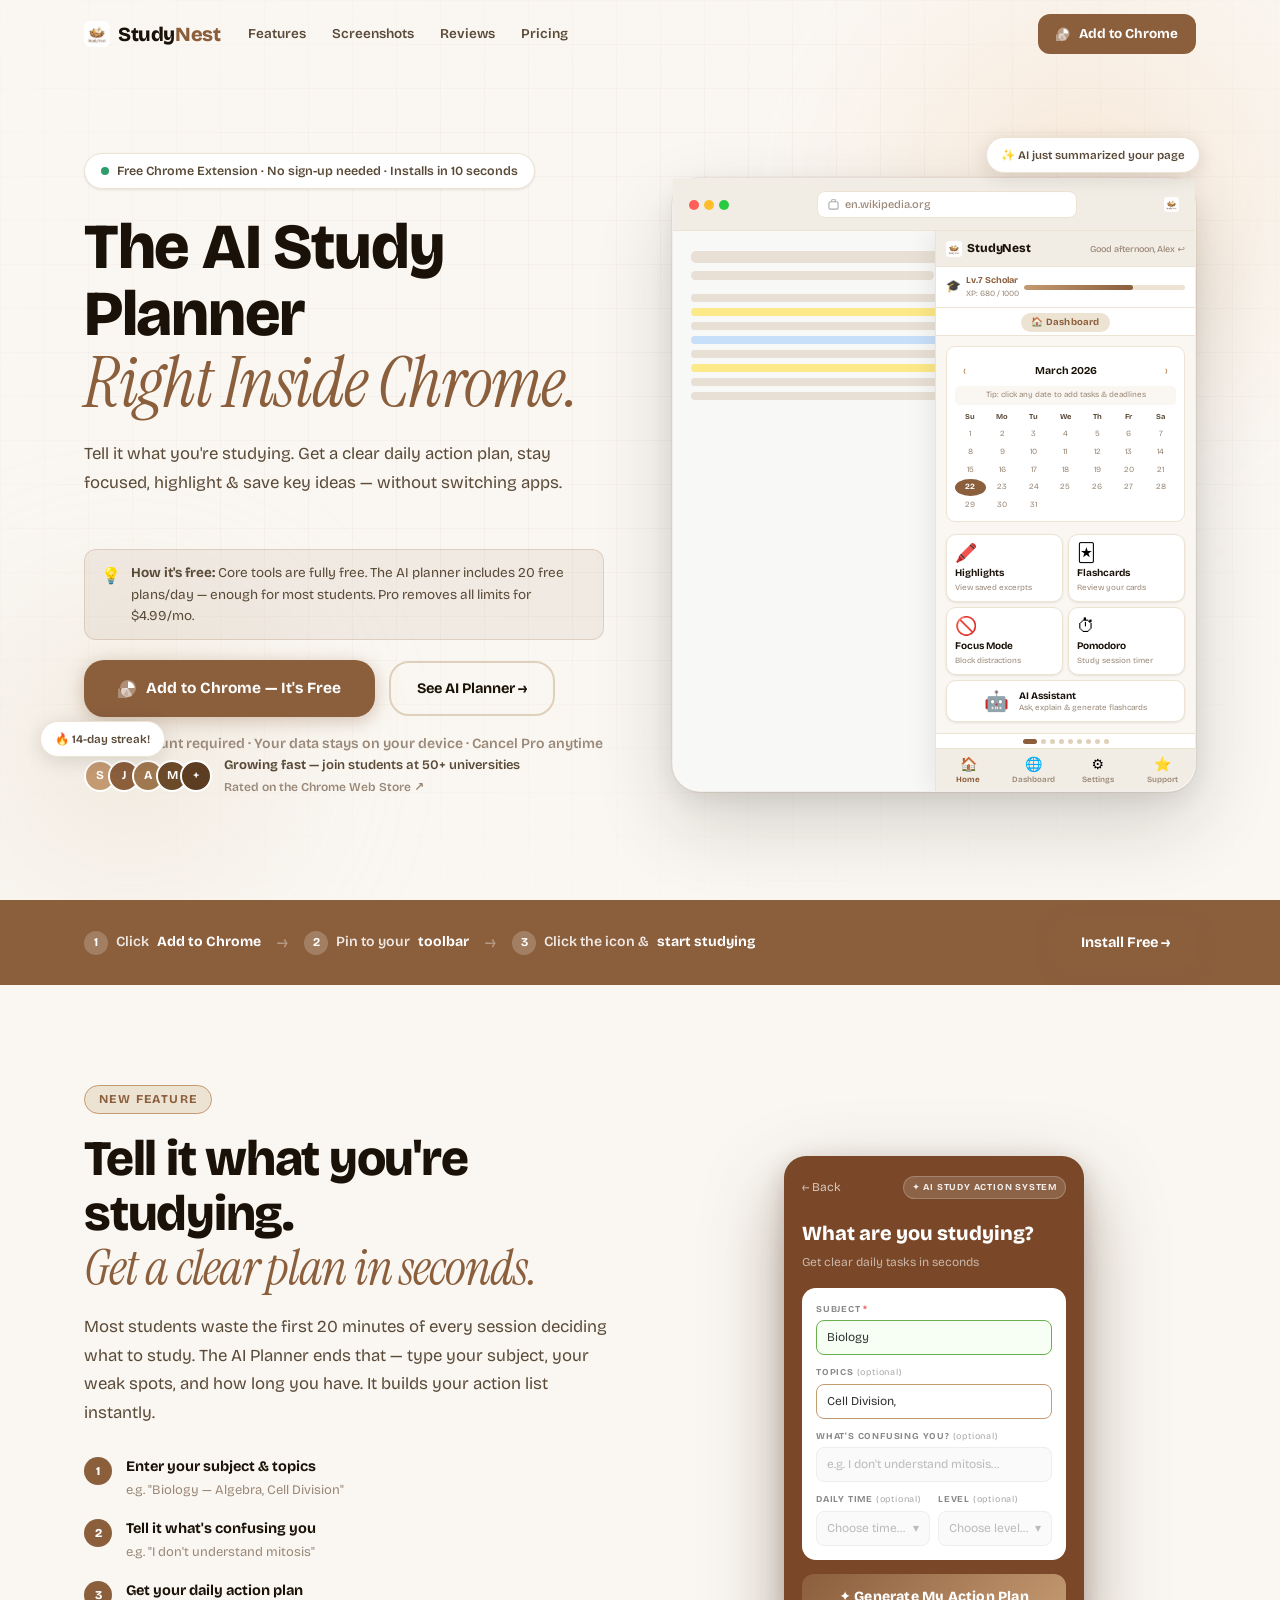
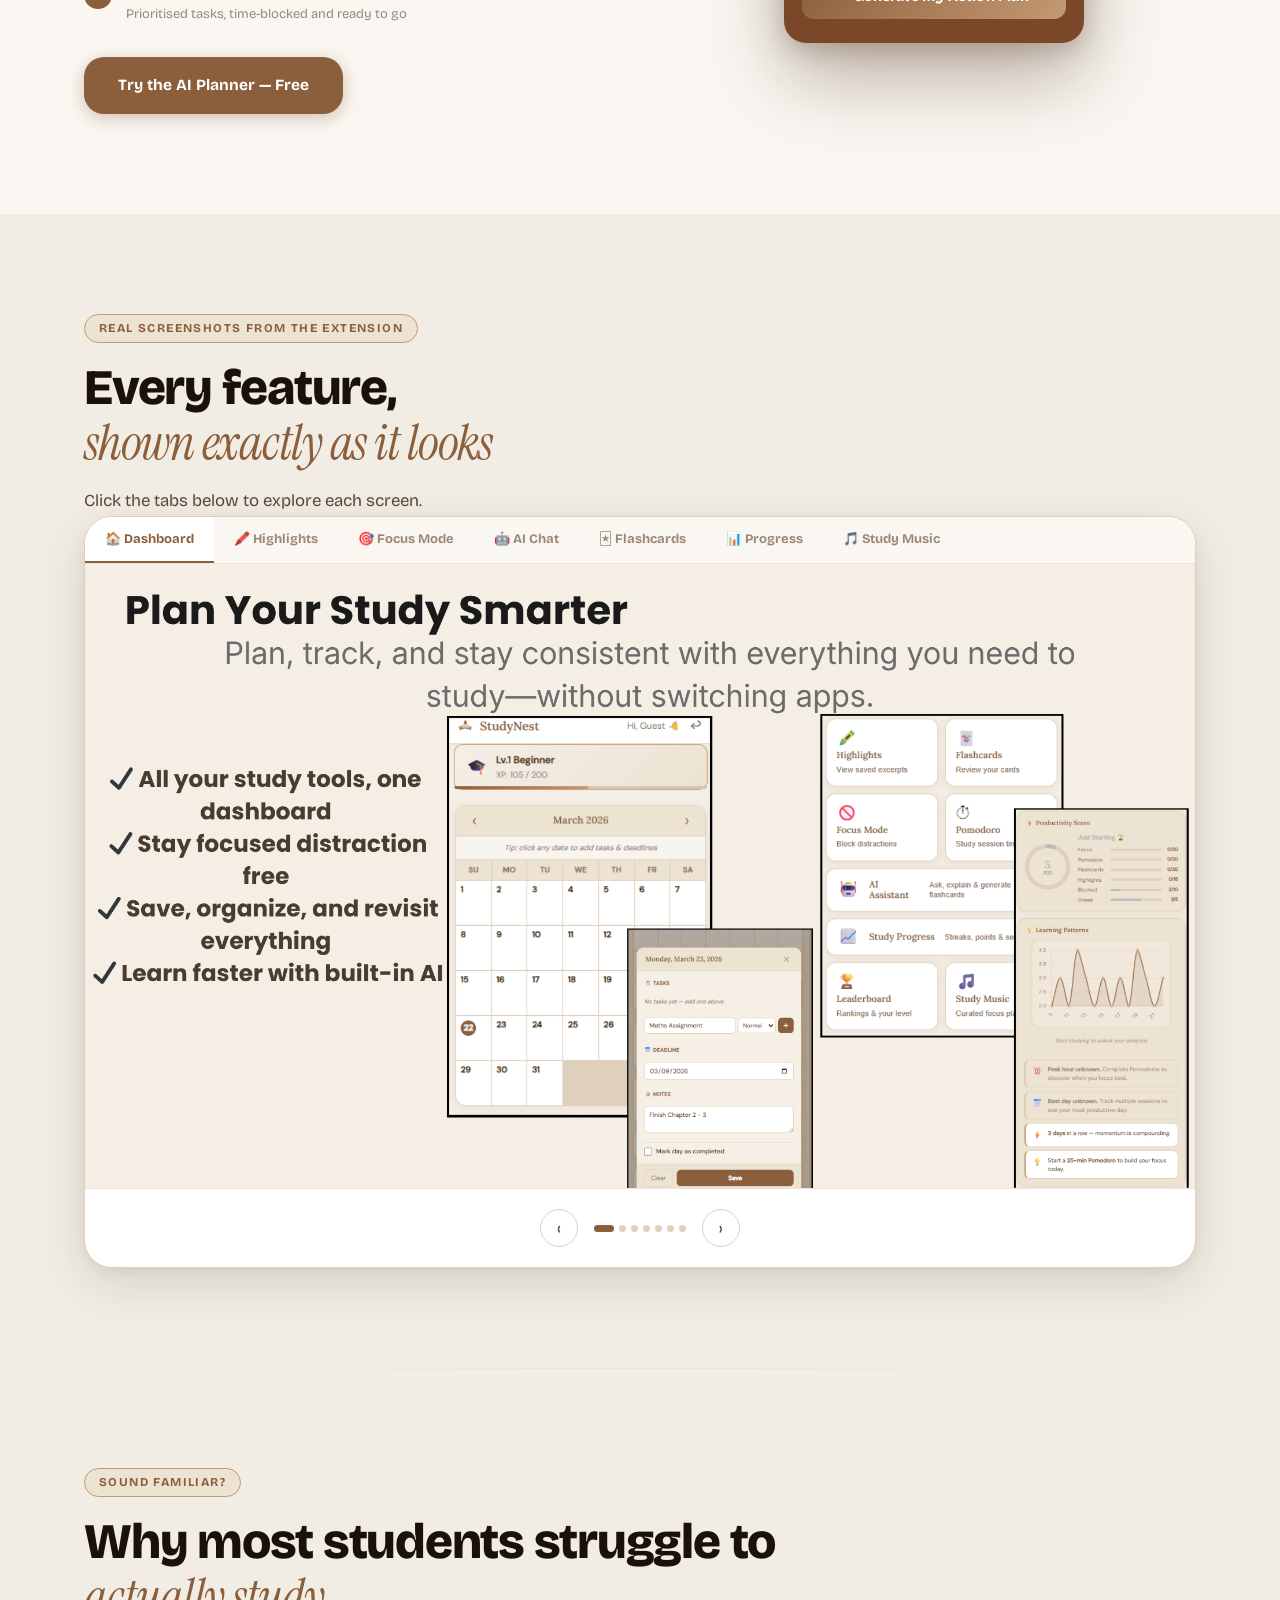
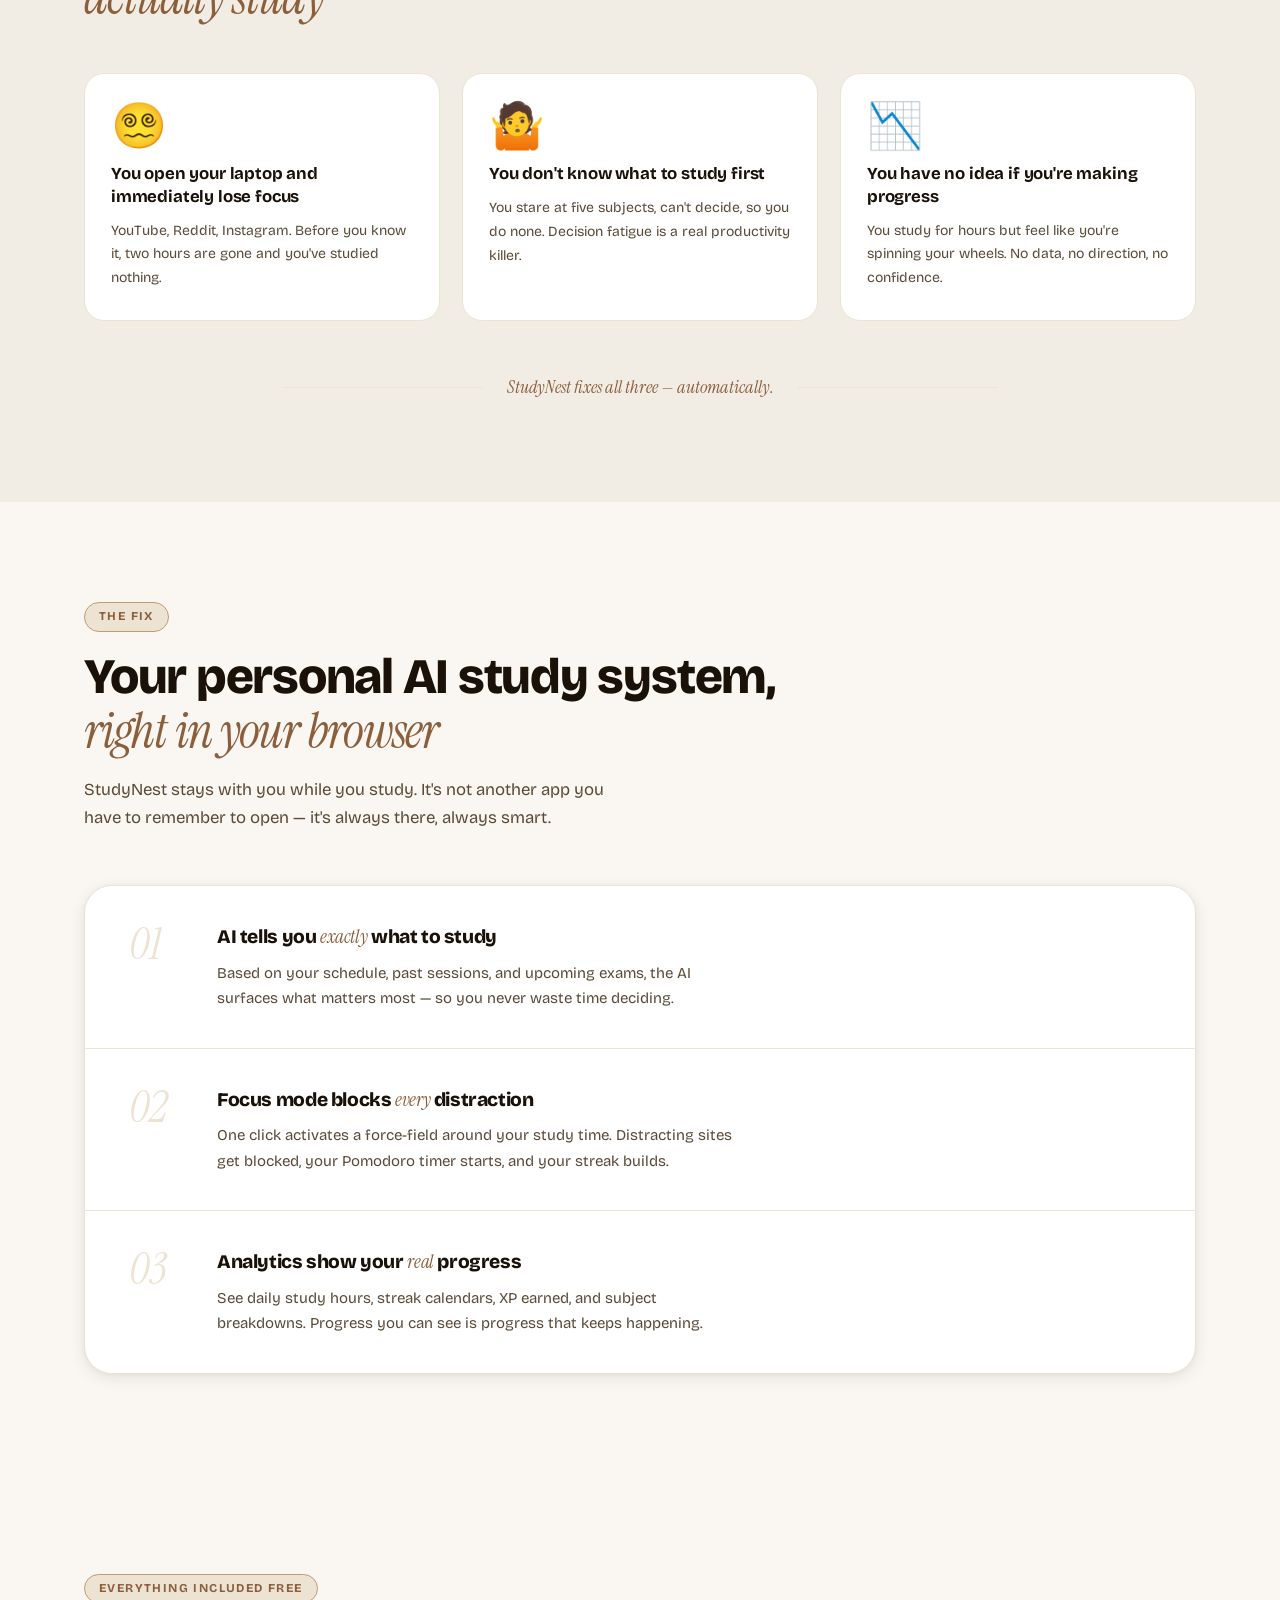
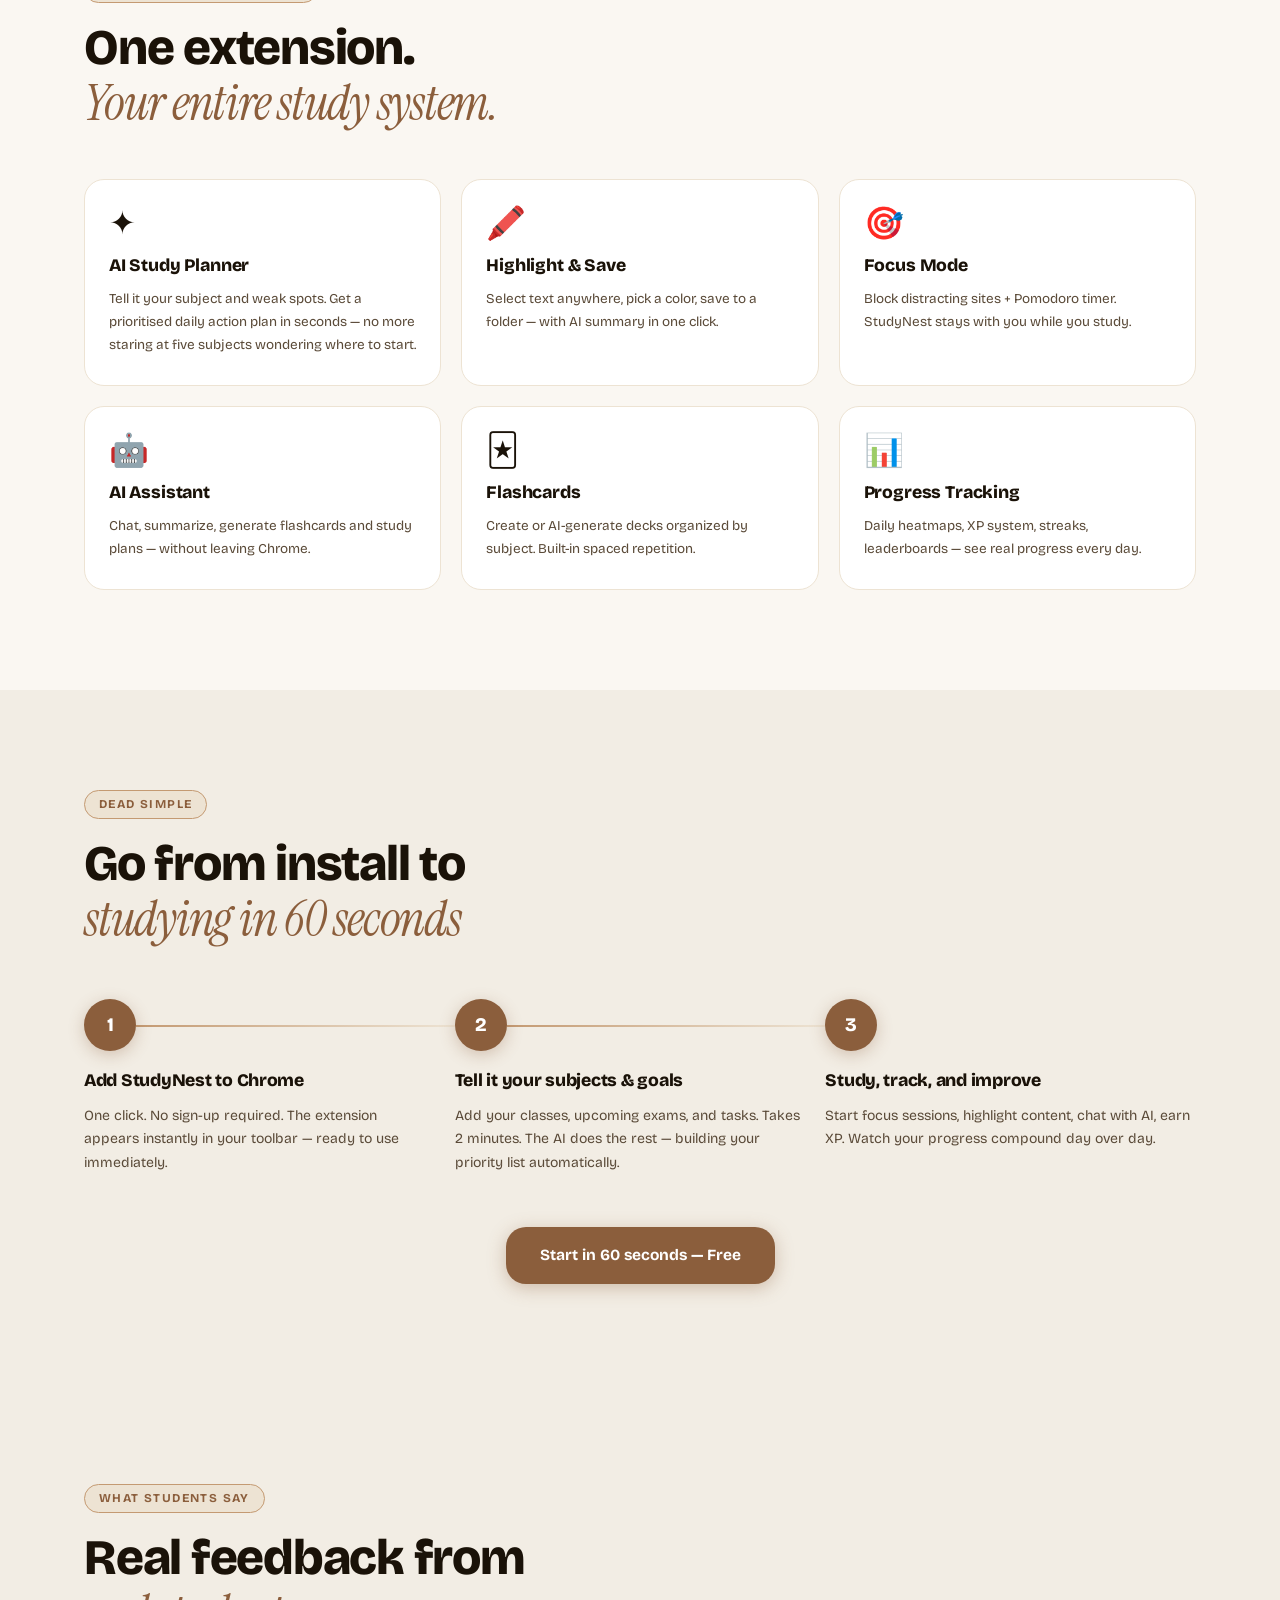
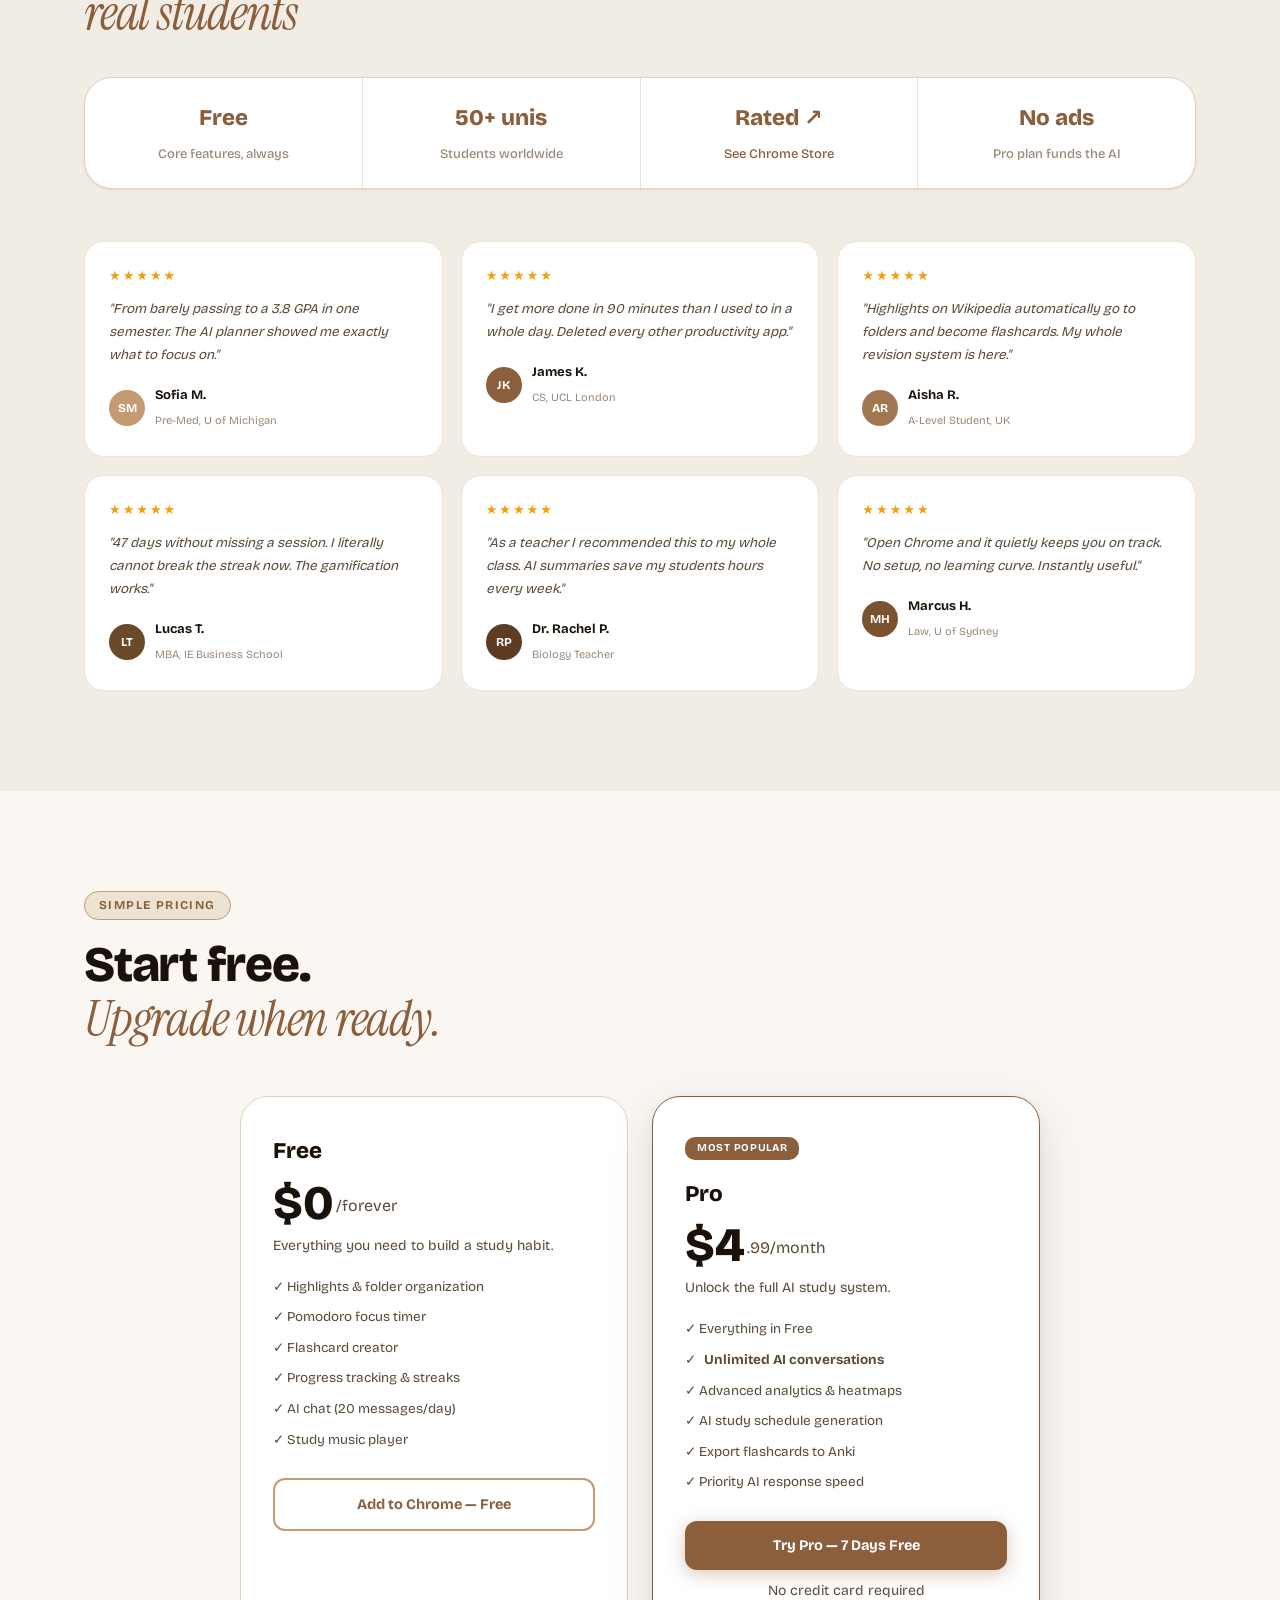
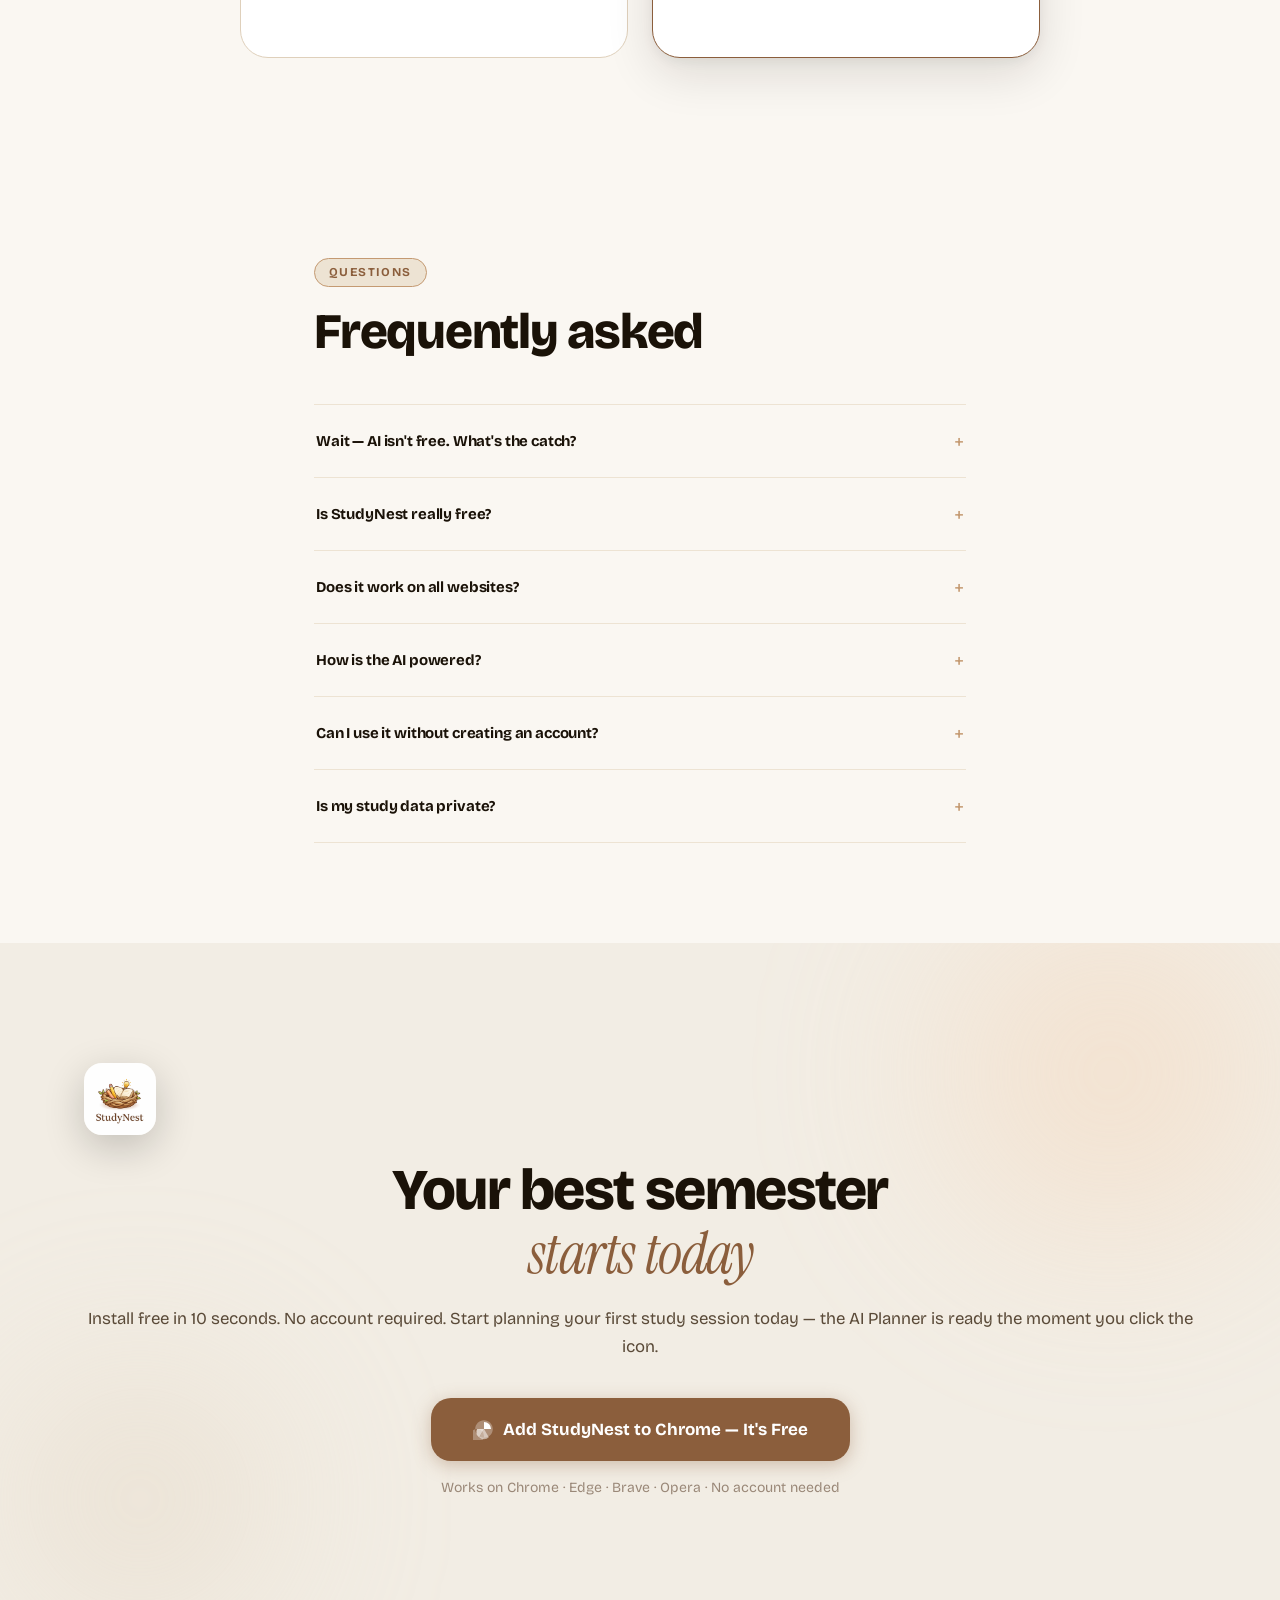
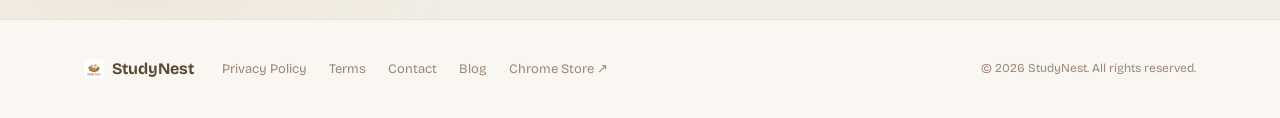
==== commit 698b5c64: "Update index.html" ====
--- a/index.html
+++ b/index.html
@@ -4,9 +4,9 @@
   <meta charset="UTF-8" />
   <meta name="google-site-verification" content="prKCSMo2TBW13Zq3YUXMZnzzGLJk_jjMHZ3oj0NJ6gE" />
   <meta name="viewport" content="width=device-width, initial-scale=1.0" />
-  <title>StudyNest — AI Study Chrome Extension | Focus, Highlight & Learn Smarter</title>
-  <meta name="description" content="StudyNest is a free Chrome extension with AI study tools: focus mode, smart highlights, flashcards, pomodoro timer & progress tracking. Used by 50,000+ students." />
-  <meta name="keywords" content="chrome extension, AI study tool, focus mode, highlight extension, flashcards, pomodoro, study planner, student productivity" />
+  <title>AI Study Chrome Extension — Highlight, Focus & Learn Smarter | StudyNest</title>
+  <meta name="description" content="Free Chrome extension with AI study planner, smart highlights, flashcards, focus mode & Pomodoro timer. Trusted by students at 50+ universities. Install in 10 seconds." />
+  <meta name="keywords" content="AI study chrome extension, study planner chrome extension, highlight extension, flashcards chrome, focus mode extension, pomodoro timer, student productivity" />
   <link rel="canonical" href="https://www.studynest.co/" />
   <meta property="og:type" content="website" />
   <meta property="og:url" content="https://www.studynest.co/" />
@@ -14,12 +14,139 @@
   <meta property="og:description" content="The Chrome extension that makes studying actually work. Free." />
   <meta property="og:image" content="https://www.studynest.co/assets/og-image.png" />
   <meta name="twitter:card" content="summary_large_image" />
-  <script type="application/ld+json">{"@context":"https://schema.org","@type":"SoftwareApplication","name":"StudyNest","url":"https://www.studynest.co/","operatingSystem":"Chrome","applicationCategory":"EducationalApplication","offers":{"@type":"Offer","price":"0","priceCurrency":"USD"},"aggregateRating":{"@type":"AggregateRating","ratingValue":"4.9","reviewCount":"2847"}}</script>
+  <script type="application/ld+json">{"@context":"https://schema.org","@type":"SoftwareApplication","name":"StudyNest","url":"https://www.studynest.co/","operatingSystem":"Chrome","applicationCategory":"EducationalApplication","offers":{"@type":"Offer","price":"0","priceCurrency":"USD"}}</script>
   <link rel="icon" type="image/png" href="assets/icon.png" />
   <link rel="preconnect" href="https://fonts.googleapis.com" />
   <link rel="preconnect" href="https://fonts.gstatic.com" crossorigin />
   <link href="https://fonts.googleapis.com/css2?family=Bricolage+Grotesque:opsz,wght@12..96,400;12..96,500;12..96,600;12..96,700;12..96,800&family=Instrument+Serif:ital@0;1&family=DM+Sans:wght@400;500;600&display=swap" rel="stylesheet" />
   <link rel="stylesheet" href="styles.css" />
+  <style>
+    /* ── Transparency box in hero ── */
+    .hero-transparency{
+      display:flex;align-items:flex-start;gap:10px;
+      background:rgba(139,94,60,.08);border:1px solid rgba(139,94,60,.2);
+      border-radius:12px;padding:12px 16px;margin:16px 0 20px;
+      font-size:13.5px;color:var(--ink-m);line-height:1.6;max-width:520px;
+    }
+    .ht-icon{font-size:16px;flex-shrink:0;margin-top:1px}
+
+    /* ── AI Planner Section ── */
+    .ai-planner-section{padding:100px 0;background:var(--cream)}
+    .aip-inner{display:grid;grid-template-columns:1fr 1fr;gap:64px;align-items:center}
+    .aip-steps{margin:28px 0 32px;display:flex;flex-direction:column;gap:16px}
+    .aip-step{display:flex;align-items:flex-start;gap:14px}
+    .aip-step-num{
+      width:28px;height:28px;border-radius:50%;
+      background:var(--coffee);color:white;font-size:12px;font-weight:800;
+      display:flex;align-items:center;justify-content:center;flex-shrink:0;margin-top:2px;
+    }
+    .aip-step strong{display:block;font-size:14.5px;font-weight:700;color:var(--ink);margin-bottom:2px}
+    .aip-step p{font-size:13px;color:var(--ink-l);margin:0}
+
+    /* Phone mockup */
+    .aip-visual{display:flex;justify-content:center}
+    .aip-phone-wrap{position:relative;width:300px;min-height:460px}
+    .aip-phone{
+      background:#7a4828;border-radius:22px;padding:20px 18px 24px;
+      width:300px;box-shadow:0 32px 80px rgba(60,30,10,.35),0 8px 24px rgba(60,30,10,.2);
+      position:relative;box-sizing:border-box;
+      transition:opacity .4s ease,transform .4s ease;
+    }
+    .aip-phone.aip-fade-out{opacity:0;transform:scale(.96) translateY(-10px);pointer-events:none}
+
+    /* Output screen */
+    .aip-phone-output{
+      position:absolute;top:0;left:0;width:100%;
+      background:#f5ede3;border-radius:22px;padding:20px 18px 24px;
+      box-shadow:0 32px 80px rgba(60,30,10,.35),0 8px 24px rgba(60,30,10,.2);
+      opacity:0;transform:translateY(18px) scale(.97);
+      transition:opacity .5s ease .1s,transform .5s ease .1s;
+      pointer-events:none;box-sizing:border-box;
+    }
+    .aip-phone-output.aip-visible{opacity:1;transform:none;pointer-events:auto}
+
+    .aip-phone-header{display:flex;align-items:center;justify-content:space-between;margin-bottom:18px}
+    .aip-ph-back{font-size:12px;color:rgba(255,255,255,.7)}
+    .aip-ph-badge{
+      font-size:9px;font-weight:700;letter-spacing:.8px;
+      background:rgba(255,255,255,.15);color:rgba(255,255,255,.9);
+      border:1px solid rgba(255,255,255,.2);border-radius:20px;padding:3px 8px;
+    }
+    .aip-phone-title{font-size:20px;font-weight:800;color:white;margin-bottom:4px;font-family:var(--fs)}
+    .aip-phone-sub{font-size:12px;color:rgba(255,255,255,.6);margin-bottom:16px}
+    .aip-form{background:white;border-radius:14px;padding:14px;display:flex;flex-direction:column;gap:10px}
+    .aip-field{display:flex;flex-direction:column;gap:4px}
+    .aip-field-label{font-size:9px;font-weight:700;letter-spacing:.8px;color:#888}
+    .aip-req{color:#E55}.aip-opt{color:#aaa;font-weight:400}
+    .aip-field-input{
+      font-size:12px;color:#333;padding:7px 10px;
+      border:1.5px solid #eee;border-radius:8px;background:#fafafa;
+      transition:border-color .25s,background .25s;overflow:hidden;white-space:nowrap;text-overflow:ellipsis;
+    }
+    .aip-field-input.aip-typing{border-color:#C49A72;background:#fff;color:#333}
+    .aip-field-input.aip-done{border-color:#6ab04c;background:#f7fff4;color:#333}
+    .aip-muted{color:#bbb}
+    .aip-field-row{display:grid;grid-template-columns:1fr 1fr;gap:8px}
+    .aip-field-select{
+      font-size:12px;color:#bbb;padding:7px 10px;
+      border:1.5px solid #eee;border-radius:8px;background:#fafafa;
+      display:flex;justify-content:space-between;transition:border-color .25s,color .25s;
+    }
+    .aip-field-select.aip-done{color:#333;border-color:#6ab04c;background:#f7fff4}
+    .aip-generate-btn{
+      width:100%;margin-top:14px;padding:14px;border-radius:12px;border:none;
+      background:linear-gradient(135deg,#8B5E3C,#C49A72);
+      color:white;font-size:14px;font-weight:800;font-family:var(--fs);
+      cursor:pointer;letter-spacing:.2px;position:relative;overflow:hidden;
+    }
+    .aip-btn-shimmer{
+      position:absolute;inset:0;
+      background:linear-gradient(90deg,transparent,rgba(255,255,255,.3),transparent);
+      transform:translateX(-100%);
+    }
+    .aip-generate-btn.aip-loading .aip-btn-shimmer{animation:aipShimmer .7s ease infinite}
+    @keyframes aipShimmer{to{transform:translateX(200%)}}
+
+    /* Output screen */
+    .out-header{display:flex;align-items:center;gap:8px;margin-bottom:12px}
+    .out-back{font-size:11px;color:#8B5E3C;font-weight:600}
+    .out-badge{font-size:9px;font-weight:700;letter-spacing:.6px;background:#fff3e0;color:#8B5E3C;border:1px solid #C49A72;border-radius:20px;padding:3px 8px;}
+    .out-day{font-size:21px;font-weight:800;color:#3d2010;font-family:var(--fs);margin-bottom:2px}
+    .out-sub{font-size:11px;color:#8B5E3C;margin-bottom:8px}
+    .out-prog-bar{height:4px;background:#e8ddd4;border-radius:4px;margin-bottom:3px}
+    .out-prog-fill{height:4px;background:#C49A72;border-radius:4px;width:0%;transition:width .6s ease}
+    .out-prog-label{font-size:10px;color:#bbb;text-align:right;margin-bottom:12px}
+    .out-start-btn{width:100%;padding:11px;border-radius:10px;border:none;background:#4CAF50;color:white;font-size:13px;font-weight:800;margin-bottom:12px;cursor:pointer;}
+    .out-tasks-bar{display:flex;justify-content:space-between;align-items:center;margin-bottom:7px}
+    .out-tasks-title{font-size:9px;font-weight:700;letter-spacing:.8px;color:#888}
+    .out-tasks-count{font-size:9px;font-weight:700;background:#f0e8e0;color:#8B5E3C;padding:2px 8px;border-radius:20px}
+    .out-task{
+      display:flex;align-items:flex-start;gap:8px;background:white;border-radius:10px;
+      padding:9px 10px;margin-bottom:5px;
+      opacity:0;transform:translateY(10px);transition:opacity .35s ease,transform .35s ease;
+    }
+    .out-task.out-in{opacity:1;transform:none}
+    .out-checkbox{width:15px;height:15px;border-radius:4px;border:1.5px solid #ddd;flex-shrink:0;margin-top:1px}
+    .out-task-text{font-size:10.5px;color:#444;line-height:1.5}
+    .out-momentum{font-size:10px;color:#C49A72;font-style:italic;margin:8px 0 6px;text-align:center}
+    .out-new-plan{width:100%;padding:9px;border-radius:10px;border:1.5px solid #e8ddd4;background:transparent;color:#8B5E3C;font-size:12px;font-weight:700;cursor:pointer;margin-bottom:6px}
+    .out-locked{background:#f9f3ee;border-radius:10px;padding:9px;font-size:10px;color:#aaa;text-align:center}
+    .out-locked strong{color:#C49A72}
+
+    @media(max-width:900px){
+      .aip-inner{grid-template-columns:1fr;gap:40px}
+      .aip-visual{order:-1}
+    }
+
+    /* ── Font size fixes (min 12pt = 16px) ── */
+    .fc-note{font-size:14px !important}
+    .hero-trust{font-size:14px !important}
+    .hero-desc{font-size:15px !important}
+    .section-eye{font-size:12px !important}
+    .tb-item span{font-size:13px !important}
+    .prob-card p{font-size:14px !important}
+    .sol-content p{font-size:15px !important}
+  </style>
 </head>
 <body>
 
@@ -31,10 +158,10 @@
       <span>Study<em>Nest</em></span>
     </a>
     <nav class="nav-links">
-      <a href="#features">Features</a>
-      <a href="#screenshots">Screenshots</a>
-      <a href="#reviews">Reviews</a>
-      <a href="#pricing">Pricing</a>
+      <a href="/features">Features</a>
+      <a href="/screenshots">Screenshots</a>
+      <a href="/reviews">Reviews</a>
+      <a href="/pricing">Pricing</a>
     </nav>
     <a href="https://chromewebstore.google.com/detail/studynest-%E2%80%93-ai-study-plan/hekgdccoflelefibgbdhgmajaodmkgdl" target="_blank" rel="noopener" class="btn btn-nav">
       <svg width="15" height="15" viewBox="0 0 20 20" fill="none"><path d="M10 2C5.58 2 2 5.58 2 10s3.58 8 8 8 8-3.58 8-8-3.58-8-8-8zm0 14.4A6.4 6.4 0 113.6 10 6.4 6.4 0 0110 16.4z" fill="currentColor" opacity=".4"/><path d="M10 3.6a6.4 6.4 0 016.4 6.4H10V3.6z" fill="currentColor"/><path d="M10 10l-4.4 7.6A6.4 6.4 0 013.6 10H10z" fill="currentColor" opacity=".7"/><path d="M10 10l4.4 7.6a6.4 6.4 0 01-8.8 0L10 10z" fill="currentColor" opacity=".5"/></svg>
@@ -60,31 +187,31 @@
     <div class="hero-copy">
       <div class="hero-chrome-badge reveal">
         <span class="badge-dot"></span>
-        Free Chrome Extension · Installs in 10 seconds
+        Free Chrome Extension · No sign-up needed · Installs in 10 seconds
       </div>
 
       <h1 class="hero-h1 reveal reveal-d1">
-        Stop Procrastinating.<br/>
-        <em>Start Making Real Progress.</em>
+        The AI Study Planner<br/>
+        <em>Right Inside Chrome.</em>
       </h1>
 
       <p class="hero-sub reveal reveal-d2">
-        Your all-in-one AI study system that tells you what to study,
-        keeps you focused, and tracks your progress automatically.
+        Tell it what you're studying. Get a clear daily action plan, stay focused, highlight &amp; save key ideas — without switching apps.
       </p>
-      <p class="hero-desc reveal reveal-d2">
-        Stop wasting time switching between apps.
-        Plan tasks, focus deeply, and see real progress every day — all in one place.
-      </p>
+
+      <div class="hero-transparency reveal reveal-d2">
+        <span class="ht-icon">💡</span>
+        <span><strong>How it's free:</strong> Core tools are fully free. The AI planner includes 20 free plans/day — enough for most students. Pro removes all limits for $4.99/mo.</span>
+      </div>
 
       <div class="hero-btns reveal reveal-d3">
         <a href="https://chromewebstore.google.com/detail/studynest-%E2%80%93-ai-study-plan/hekgdccoflelefibgbdhgmajaodmkgdl" target="_blank" rel="noopener" class="btn btn-primary btn-lg">
           <svg width="20" height="20" viewBox="0 0 20 20" fill="none"><path d="M10 2C5.58 2 2 5.58 2 10s3.58 8 8 8 8-3.58 8-8-3.58-8-8-8zm0 14.4A6.4 6.4 0 113.6 10 6.4 6.4 0 0110 16.4z" fill="white" opacity=".3"/><path d="M10 3.6a6.4 6.4 0 016.4 6.4H10V3.6z" fill="white"/><path d="M10 10l-4.4 7.6A6.4 6.4 0 013.6 10H10z" fill="white" opacity=".7"/><path d="M10 10l4.4 7.6a6.4 6.4 0 01-8.8 0L10 10z" fill="white" opacity=".5"/></svg>
           Add to Chrome — It's Free
         </a>
-        <a href="#screenshots" class="btn btn-ghost btn-lg">See it in action →</a>
-      </div>
-      <p class="hero-trust reveal reveal-d3">🔒 Trusted by 50,000+ students · Free forever · No sign-up needed</p>
+        <a href="#ai-planner" class="btn btn-ghost btn-lg">See AI Planner →</a>
+      </div>
+      <p class="hero-trust reveal reveal-d3">🔒 No account required · Your data stays on your device · Cancel Pro anytime</p>
 
       <div class="hero-social reveal reveal-d4">
         <div class="social-avs">
@@ -95,8 +222,8 @@
           <div class="sav" style="background:#5C3D22">+</div>
         </div>
         <div>
-          <strong>50,000+ students</strong> already studying smarter
-          <div class="social-stars">★★★★★ 4.9 · 2,847 reviews</div>
+          <strong>Growing fast</strong> — join students at 50+ universities
+          <div class="social-stars">Rated on the <a href="https://chromewebstore.google.com/detail/studynest-%E2%80%93-ai-study-plan/hekgdccoflelefibgbdhgmajaodmkgdl" target="_blank" rel="noopener" style="color:inherit">Chrome Web Store ↗</a></div>
         </div>
       </div>
     </div>
@@ -408,6 +535,228 @@
 </div>
 
 <!-- ════════════════════════════════════════════════
+     AI PLANNER SECTION
+════════════════════════════════════════════════ -->
+<section class="ai-planner-section" id="ai-planner">
+  <div class="container">
+    <div class="aip-inner">
+      <div class="aip-copy">
+        <div class="section-eye">New feature</div>
+        <h2 class="section-h2 reveal reveal-d1">Tell it what you're studying.<br /><em>Get a clear plan in seconds.</em></h2>
+        <p class="section-sub reveal reveal-d2">Most students waste the first 20 minutes of every session deciding what to study. The AI Planner ends that — type your subject, your weak spots, and how long you have. It builds your action list instantly.</p>
+        <div class="aip-steps reveal reveal-d3">
+          <div class="aip-step">
+            <span class="aip-step-num">1</span>
+            <div>
+              <strong>Enter your subject &amp; topics</strong>
+              <p>e.g. "Biology — Algebra, Cell Division"</p>
+            </div>
+          </div>
+          <div class="aip-step">
+            <span class="aip-step-num">2</span>
+            <div>
+              <strong>Tell it what's confusing you</strong>
+              <p>e.g. "I don't understand mitosis"</p>
+            </div>
+          </div>
+          <div class="aip-step">
+            <span class="aip-step-num">3</span>
+            <div>
+              <strong>Get your daily action plan</strong>
+              <p>Prioritised tasks, time-blocked and ready to go</p>
+            </div>
+          </div>
+        </div>
+        <a href="https://chromewebstore.google.com/detail/studynest-%E2%80%93-ai-study-plan/hekgdccoflelefibgbdhgmajaodmkgdl" target="_blank" rel="noopener" class="btn btn-primary btn-lg reveal reveal-d4">
+          Try the AI Planner — Free
+        </a>
+      </div>
+
+      <!-- AI Planner animated mockup: input → output -->
+      <div class="aip-visual reveal reveal-d2">
+        <div class="aip-phone-wrap">
+
+          <!-- SCREEN 1: Input form -->
+          <div class="aip-phone" id="aipInput">
+            <div class="aip-phone-header">
+              <div class="aip-ph-back">← Back</div>
+              <div class="aip-ph-badge">✦ AI STUDY ACTION SYSTEM</div>
+            </div>
+            <div class="aip-phone-title">What are you studying?</div>
+            <div class="aip-phone-sub">Get clear daily tasks in seconds</div>
+
+            <div class="aip-form">
+              <div class="aip-field">
+                <div class="aip-field-label">SUBJECT <span class="aip-req">*</span></div>
+                <div class="aip-field-input" id="aipSubject">e.g. Biology, SAT Math, IELTS</div>
+              </div>
+              <div class="aip-field">
+                <div class="aip-field-label">TOPICS <span class="aip-opt">(optional)</span></div>
+                <div class="aip-field-input aip-muted" id="aipTopics">e.g. Algebra, Trigonometry…</div>
+              </div>
+              <div class="aip-field">
+                <div class="aip-field-label">WHAT'S CONFUSING YOU? <span class="aip-opt">(optional)</span></div>
+                <div class="aip-field-input aip-muted" id="aipConfusing">e.g. I don't understand mitosis…</div>
+              </div>
+              <div class="aip-field-row">
+                <div class="aip-field aip-field-half">
+                  <div class="aip-field-label">DAILY TIME <span class="aip-opt">(optional)</span></div>
+                  <div class="aip-field-select" id="aipTime">Choose time… <span>▾</span></div>
+                </div>
+                <div class="aip-field aip-field-half">
+                  <div class="aip-field-label">LEVEL <span class="aip-opt">(optional)</span></div>
+                  <div class="aip-field-select" id="aipLevel">Choose level… <span>▾</span></div>
+                </div>
+              </div>
+            </div>
+            <button class="aip-generate-btn" id="aipBtn">
+              <span class="aip-btn-shimmer"></span>
+              <span id="aipBtnText">✦ Generate My Action Plan</span>
+            </button>
+          </div>
+
+          <!-- SCREEN 2: Output plan -->
+          <div class="aip-phone-output" id="aipOutput">
+            <div class="out-header">
+              <div class="out-back">← Back</div>
+              <div class="out-badge">🧪 BIOLOGY</div>
+            </div>
+            <div class="out-day">Day 1 of 7</div>
+            <div class="out-sub">Complete today's tasks to stay on track</div>
+            <div class="out-prog-bar"><div class="out-prog-fill" id="outFill"></div></div>
+            <div class="out-prog-label">0/3 tasks completed</div>
+            <button class="out-start-btn">▶ Start Today's Tasks</button>
+            <div class="out-tasks-bar">
+              <div class="out-tasks-title">TODAY'S TASKS</div>
+              <div class="out-tasks-count">3 left</div>
+            </div>
+            <div class="out-task" id="outT1">
+              <div class="out-checkbox"></div>
+              <div class="out-task-text">Read: Open your Biology textbook to the first main topic — read for 20 min, highlight unfamiliar terms (20 min)</div>
+            </div>
+            <div class="out-task" id="outT2">
+              <div class="out-checkbox"></div>
+              <div class="out-task-text">Define: List the 5 most important concepts in Biology and write what each one means in plain language (15 min)</div>
+            </div>
+            <div class="out-task" id="outT3">
+              <div class="out-checkbox"></div>
+              <div class="out-task-text">Watch: Find a beginner-friendly video on Biology — take 3 bullet-point notes while watching (20 min)</div>
+            </div>
+            <div class="out-momentum">⚡ 3 tasks left — don't break your momentum</div>
+            <button class="out-new-plan">✦ New Plan</button>
+            <div class="out-locked"><strong>🔒 Day 2–7 locked</strong><br/>Unlock the rest of your plan to keep the momentum going.</div>
+          </div>
+
+        </div>
+      </div>
+
+<script>
+(function(){
+  var started = false;
+  function typeInto(el, text, cb){
+    el.classList.add('aip-typing');
+    el.textContent = '';
+    var i = 0;
+    var t = setInterval(function(){
+      el.textContent += text[i++];
+      if(i >= text.length){ clearInterval(t); el.classList.remove('aip-typing'); el.classList.add('aip-done'); if(cb) cb(); }
+    }, 38);
+  }
+  function selectField(el, text, cb){
+    setTimeout(function(){
+      el.classList.add('aip-done');
+      el.innerHTML = text + ' <span>▾</span>';
+      if(cb) cb();
+    }, 400);
+  }
+  function runDemo(){
+    if(started) return; started = true;
+    var subj = document.getElementById('aipSubject');
+    var topics = document.getElementById('aipTopics');
+    var conf = document.getElementById('aipConfusing');
+    var time = document.getElementById('aipTime');
+    var level = document.getElementById('aipLevel');
+    var btn = document.getElementById('aipBtn');
+    var btnTxt = document.getElementById('aipBtnText');
+    var inp = document.getElementById('aipInput');
+    var out = document.getElementById('aipOutput');
+
+    subj.textContent = '';
+    setTimeout(function(){
+      typeInto(subj, 'Biology', function(){
+        setTimeout(function(){
+          typeInto(topics, 'Cell Division, Mitosis', function(){
+            setTimeout(function(){
+              typeInto(conf, "I don't understand mitosis", function(){
+                setTimeout(function(){
+                  selectField(time, '1 hour', function(){
+                    selectField(level, 'Beginner', function(){
+                      setTimeout(function(){
+                        btn.classList.add('aip-loading');
+                        btnTxt.textContent = '⏳ Generating your plan…';
+                        setTimeout(function(){
+                          inp.classList.add('aip-fade-out');
+                          out.classList.add('aip-visible');
+                          setTimeout(function(){
+                            document.getElementById('outT1').classList.add('out-in');
+                            setTimeout(function(){
+                              document.getElementById('outT2').classList.add('out-in');
+                              setTimeout(function(){
+                                document.getElementById('outT3').classList.add('out-in');
+                              }, 250);
+                            }, 250);
+                          }, 400);
+                          // Reset after 9s to loop
+                          setTimeout(function(){
+                            out.classList.remove('aip-visible');
+                            setTimeout(function(){
+                              inp.classList.remove('aip-fade-out');
+                              btn.classList.remove('aip-loading');
+                              btnTxt.textContent = '✦ Generate My Action Plan';
+                              subj.textContent = 'e.g. Biology, SAT Math, IELTS';
+                              subj.className = 'aip-field-input';
+                              topics.textContent = 'e.g. Algebra, Trigonometry…';
+                              topics.className = 'aip-field-input aip-muted';
+                              conf.textContent = "e.g. I don't understand mitosis…";
+                              conf.className = 'aip-field-input aip-muted';
+                              time.innerHTML = 'Choose time… <span>▾</span>';
+                              time.className = 'aip-field-select';
+                              level.innerHTML = 'Choose level… <span>▾</span>';
+                              level.className = 'aip-field-select';
+                              document.getElementById('outT1').classList.remove('out-in');
+                              document.getElementById('outT2').classList.remove('out-in');
+                              document.getElementById('outT3').classList.remove('out-in');
+                              started = false;
+                              setTimeout(runDemo, 1200);
+                            }, 600);
+                          }, 9000);
+                        }, 1400);
+                      }, 500);
+                    });
+                  });
+                }, 400);
+              });
+            }, 300);
+          });
+        }, 300);
+      });
+    }, 600);
+  }
+
+  // Trigger when section scrolls into view
+  var section = document.getElementById('ai-planner');
+  if(!section){ return; }
+  var obs = new IntersectionObserver(function(entries){
+    if(entries[0].isIntersecting){ obs.disconnect(); runDemo(); }
+  }, {threshold: 0.3});
+  obs.observe(section);
+})();
+</script>
+    </div>
+  </div>
+</section>
+
+<!-- ════════════════════════════════════════════════
      SCREENSHOTS SLIDESHOW
 ════════════════════════════════════════════════ -->
 <section class="ss-section" id="screenshots">
@@ -631,12 +980,12 @@
     <div class="section-eye">Everything included free</div>
     <h2 class="section-h2 reveal reveal-d1">One extension.<br /><em>Your entire study system.</em></h2>
     <div class="feat-grid">
-      <div class="feat reveal reveal-d1"><div class="feat-icon">🖍️</div><h3>Highlight &amp; Save</h3><p>Select text anywhere, pick a color, save to a folder — with AI summary in one click.</p></div>
-      <div class="feat reveal reveal-d2"><div class="feat-icon">🎯</div><h3>Focus Mode</h3><p>Block distracting sites + Pomodoro timer. StudyNest stays with you while you study.</p></div>
-      <div class="feat reveal reveal-d3"><div class="feat-icon">🤖</div><h3>AI Assistant</h3><p>Chat, summarize, generate flashcards and study plans — without leaving Chrome.</p></div>
-      <div class="feat reveal reveal-d1"><div class="feat-icon">🃏</div><h3>Flashcards</h3><p>Create or AI-generate decks organized by subject. Built-in spaced repetition.</p></div>
-      <div class="feat reveal reveal-d2"><div class="feat-icon">📊</div><h3>Progress Tracking</h3><p>Daily heatmaps, XP system, streaks, leaderboards — see real progress every day.</p></div>
-      <div class="feat reveal reveal-d3"><div class="feat-icon">🎵</div><h3>Study Music</h3><p>Curated lo-fi playlists for focus, directly inside the extension.</p></div>
+      <div class="feat reveal reveal-d1"><div class="feat-icon">✦</div><h3>AI Study Planner</h3><p>Tell it your subject and weak spots. Get a prioritised daily action plan in seconds — no more staring at five subjects wondering where to start.</p></div>
+      <div class="feat reveal reveal-d2"><div class="feat-icon">🖍️</div><h3>Highlight &amp; Save</h3><p>Select text anywhere, pick a color, save to a folder — with AI summary in one click.</p></div>
+      <div class="feat reveal reveal-d3"><div class="feat-icon">🎯</div><h3>Focus Mode</h3><p>Block distracting sites + Pomodoro timer. StudyNest stays with you while you study.</p></div>
+      <div class="feat reveal reveal-d1"><div class="feat-icon">🤖</div><h3>AI Assistant</h3><p>Chat, summarize, generate flashcards and study plans — without leaving Chrome.</p></div>
+      <div class="feat reveal reveal-d2"><div class="feat-icon">🃏</div><h3>Flashcards</h3><p>Create or AI-generate decks organized by subject. Built-in spaced repetition.</p></div>
+      <div class="feat reveal reveal-d3"><div class="feat-icon">📊</div><h3>Progress Tracking</h3><p>Daily heatmaps, XP system, streaks, leaderboards — see real progress every day.</p></div>
     </div>
   </div>
 </section>
@@ -681,13 +1030,13 @@
 <!-- REVIEWS -->
 <section class="reviews" id="reviews">
   <div class="container">
-    <div class="section-eye">★★★★★ 2,847 five-star reviews · Trusted by 50,000+ students</div>
-    <h2 class="section-h2 reveal reveal-d1">Students who<br /><em>actually improved</em></h2>
+    <div class="section-eye">What students say</div>
+    <h2 class="section-h2 reveal reveal-d1">Real feedback from<br /><em>real students</em></h2>
     <div class="trust-bar reveal reveal-d2">
-      <div class="tb-item"><strong>50,000+</strong><span>Weekly active users</span></div>
-      <div class="tb-item"><strong>4.9 / 5 ★</strong><span>Chrome Web Store</span></div>
-      <div class="tb-item"><strong>2,847</strong><span>Five-star reviews</span></div>
-      <div class="tb-item"><strong>#1</strong><span>AI Study Extension</span></div>
+      <div class="tb-item"><strong>Free</strong><span>Core features, always</span></div>
+      <div class="tb-item"><strong>50+ unis</strong><span>Students worldwide</span></div>
+      <div class="tb-item"><strong>Rated ↗</strong><span><a href="https://chromewebstore.google.com/detail/studynest-%E2%80%93-ai-study-plan/hekgdccoflelefibgbdhgmajaodmkgdl" target="_blank" rel="noopener" style="color:var(--coffee);text-decoration:none">See Chrome Store</a></span></div>
+      <div class="tb-item"><strong>No ads</strong><span>Pro plan funds the AI</span></div>
     </div>
     <div class="reviews-grid">
       <blockquote class="rv reveal reveal-d1"><div class="rv-stars">★★★★★</div><p>"From barely passing to a 3.8 GPA in one semester. The AI planner showed me exactly what to focus on."</p><footer><div class="rv-av" style="background:#C49A72">SM</div><div><strong>Sofia M.</strong><span>Pre-Med, U of Michigan</span></div></footer></blockquote>
@@ -747,8 +1096,12 @@
     <h2 class="section-h2 reveal reveal-d1">Frequently asked</h2>
     <div class="faq-list">
       <details class="faq-item reveal reveal-d1">
+        <summary>Wait — AI isn't free. What's the catch?</summary>
+        <p>Completely fair question. The AI Planner and AI chat are free up to 20 uses per day — which covers most students. We fund this through StudyNest Pro ($4.99/mo), which removes all limits. No ads, no data selling, no hidden fees. If Pro never makes sense for you, the free plan stays free forever.</p>
+      </details>
+      <details class="faq-item reveal reveal-d1">
         <summary>Is StudyNest really free?</summary>
-        <p>Yes. The core features — planner, focus mode, highlights, flashcards, progress tracking, and AI chat (limited) — are completely free forever. Premium unlocks unlimited AI and advanced analytics.</p>
+        <p>Yes. Core features — AI planner (20/day), focus mode, highlights, flashcards, progress tracking, and study music — are completely free with no time limit. Pro unlocks unlimited AI and advanced analytics.</p>
       </details>
       <details class="faq-item reveal reveal-d2">
         <summary>Does it work on all websites?</summary>
@@ -778,7 +1131,7 @@
       <img src="assets/icon.png" alt="StudyNest" style="width:72px;height:72px;border-radius:18px;box-shadow:0 12px 40px rgba(0,0,0,.2)" onerror="this.outerHTML='<span style=font-size:4rem>🪺</span>'" />
     </div>
     <h2 class="fc-h2 reveal reveal-d1">Your best semester<br /><em>starts today</em></h2>
-    <p class="fc-sub reveal reveal-d2">Join 50,000+ students who stopped procrastinating and started making real progress. Free forever. Installs in 10 seconds.</p>
+    <p class="fc-sub reveal reveal-d2">Install free in 10 seconds. No account required. Start planning your first study session today — the AI Planner is ready the moment you click the icon.</p>
     <a href="https://chromewebstore.google.com/detail/studynest-%E2%80%93-ai-study-plan/hekgdccoflelefibgbdhgmajaodmkgdl" target="_blank" rel="noopener" class="btn btn-primary btn-xl reveal reveal-d3">
       <svg width="22" height="22" viewBox="0 0 20 20" fill="none"><path d="M10 2C5.58 2 2 5.58 2 10s3.58 8 8 8 8-3.58 8-8-3.58-8-8-8zm0 14.4A6.4 6.4 0 113.6 10 6.4 6.4 0 0110 16.4z" fill="white" opacity=".3"/><path d="M10 3.6a6.4 6.4 0 016.4 6.4H10V3.6z" fill="white"/><path d="M10 10l-4.4 7.6A6.4 6.4 0 013.6 10H10z" fill="white" opacity=".7"/><path d="M10 10l4.4 7.6a6.4 6.4 0 01-8.8 0L10 10z" fill="white" opacity=".5"/></svg>
       Add StudyNest to Chrome — It's Free
@@ -803,7 +1156,7 @@
       <a href="#">Blog</a>
       <a href="https://chromewebstore.google.com/detail/studynest-%E2%80%93-ai-study-plan/hekgdccoflelefibgbdhgmajaodmkgdl" target="_blank" rel="noopener">Chrome Store ↗</a>
     </nav>
-    <p class="foot-copy">© 2025 StudyNest. All rights reserved.</p>
+    <p class="foot-copy">© 2026 StudyNest. All rights reserved.</p>
   </div>
 </footer>
 
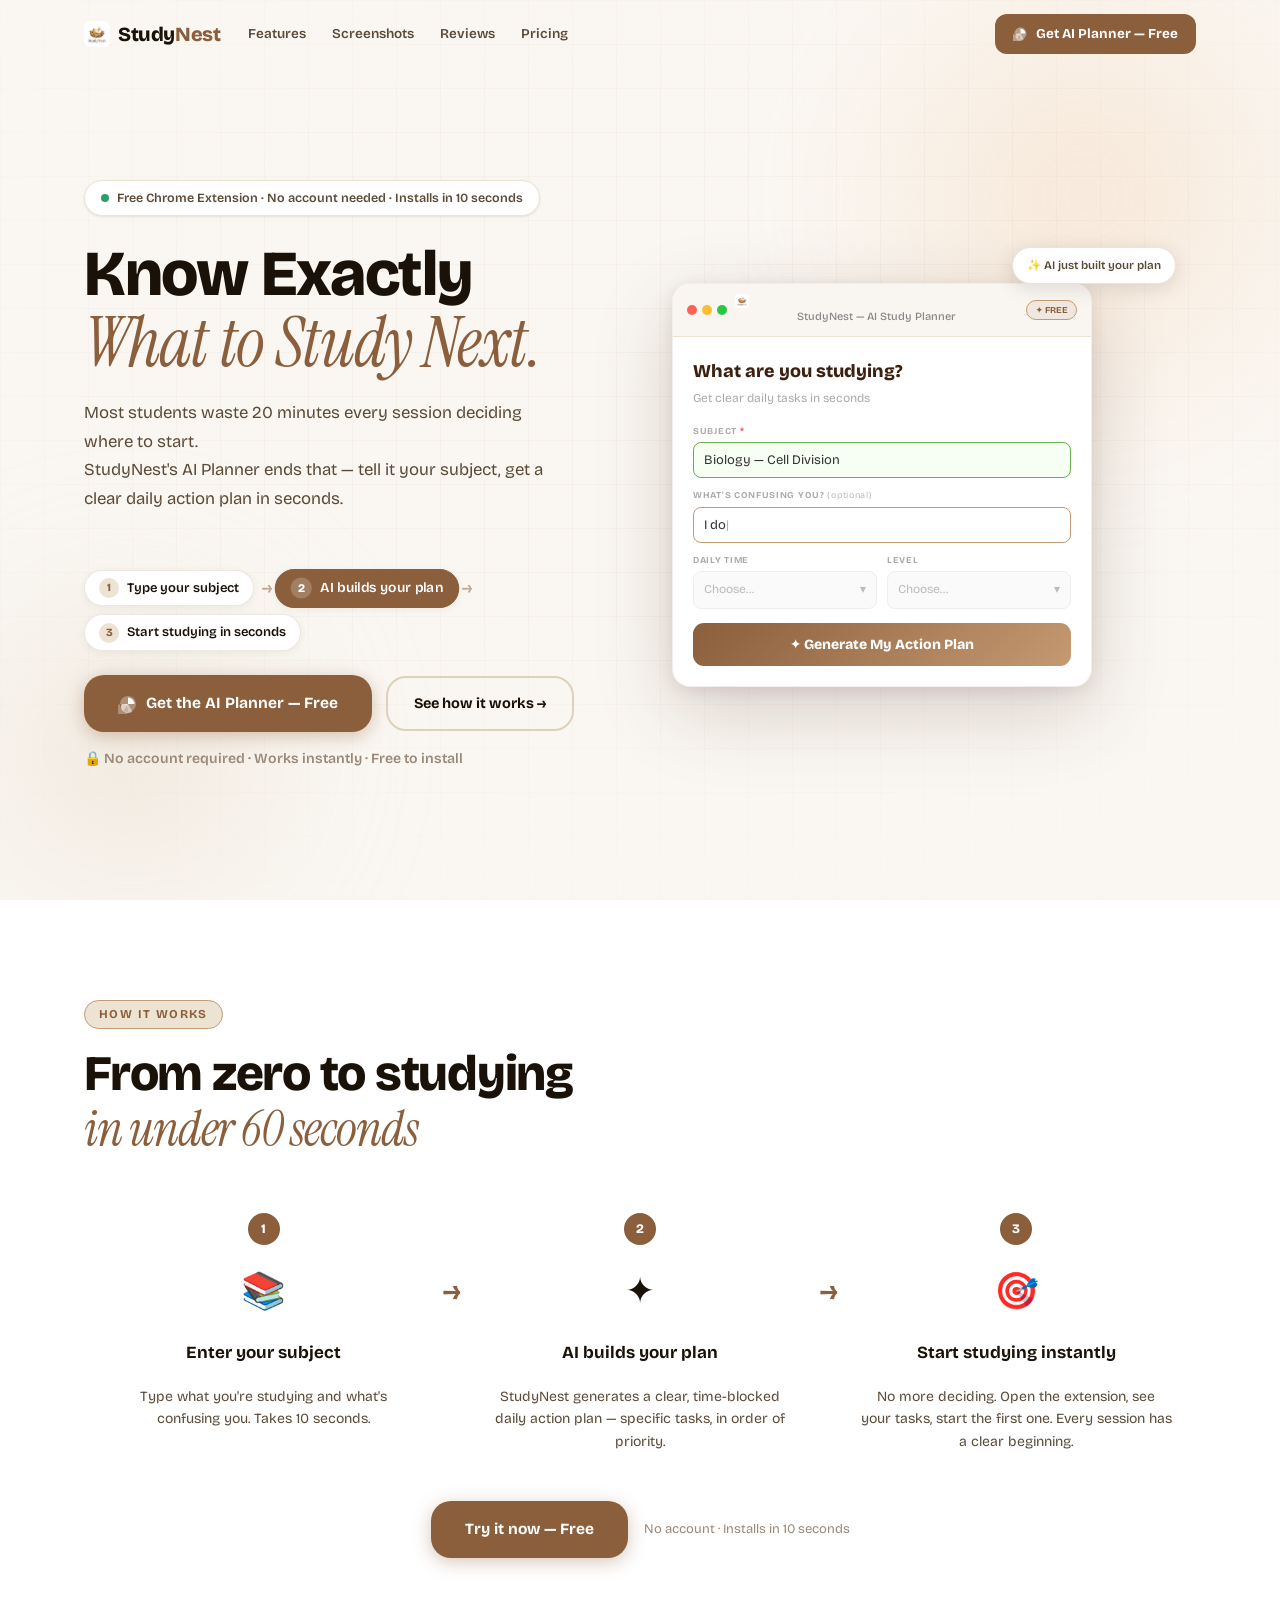
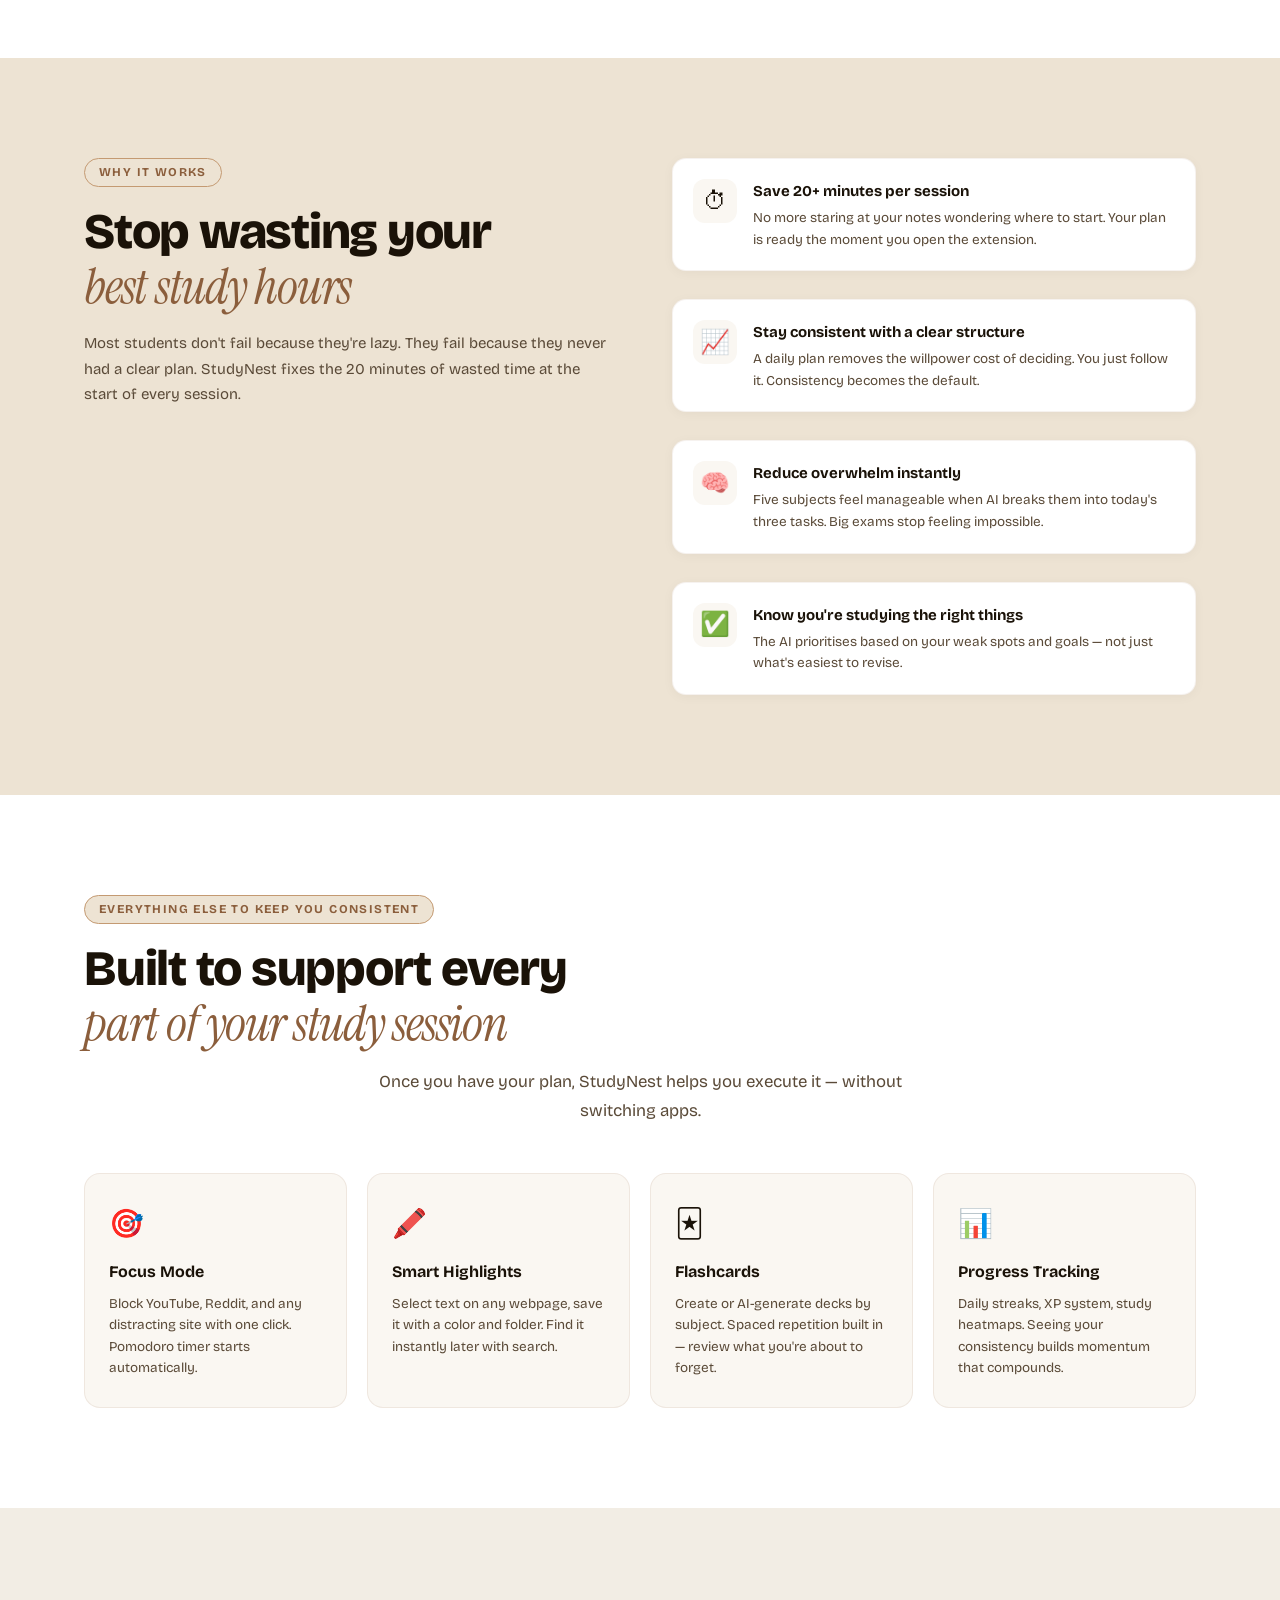
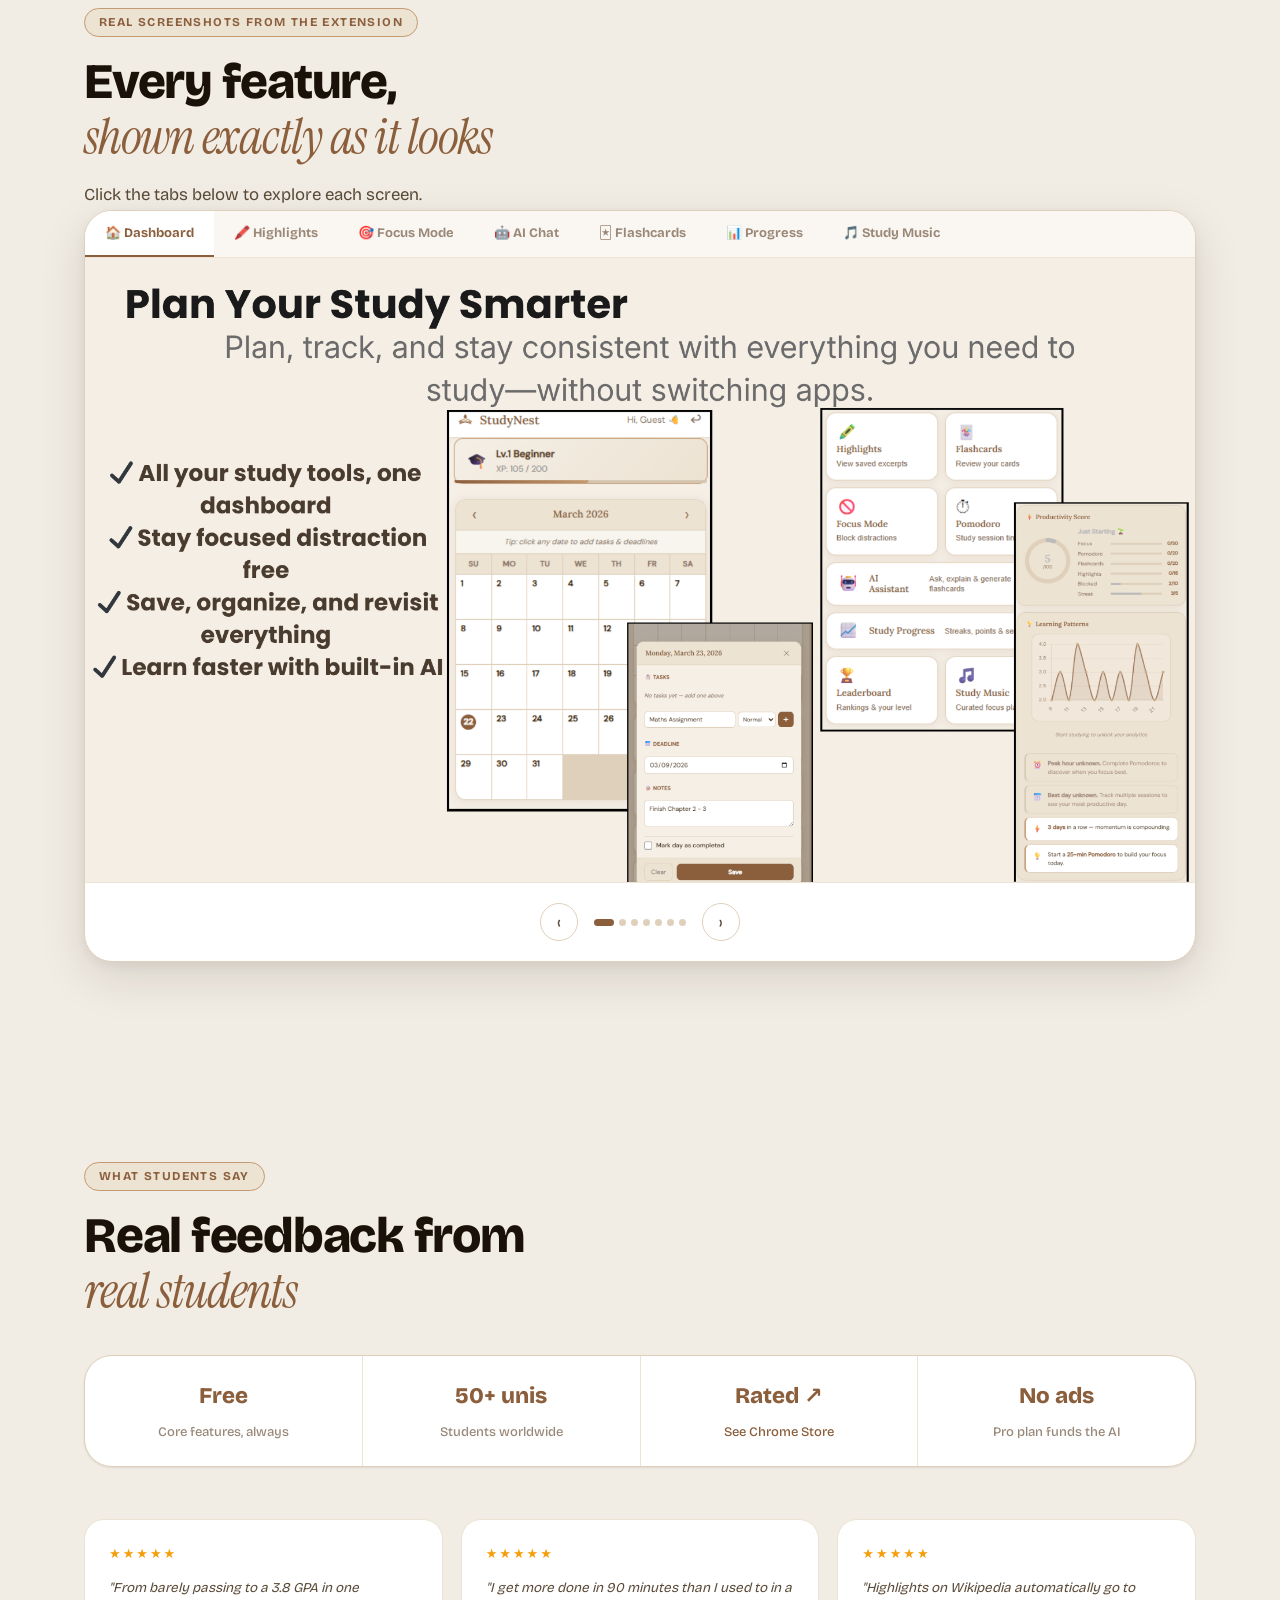
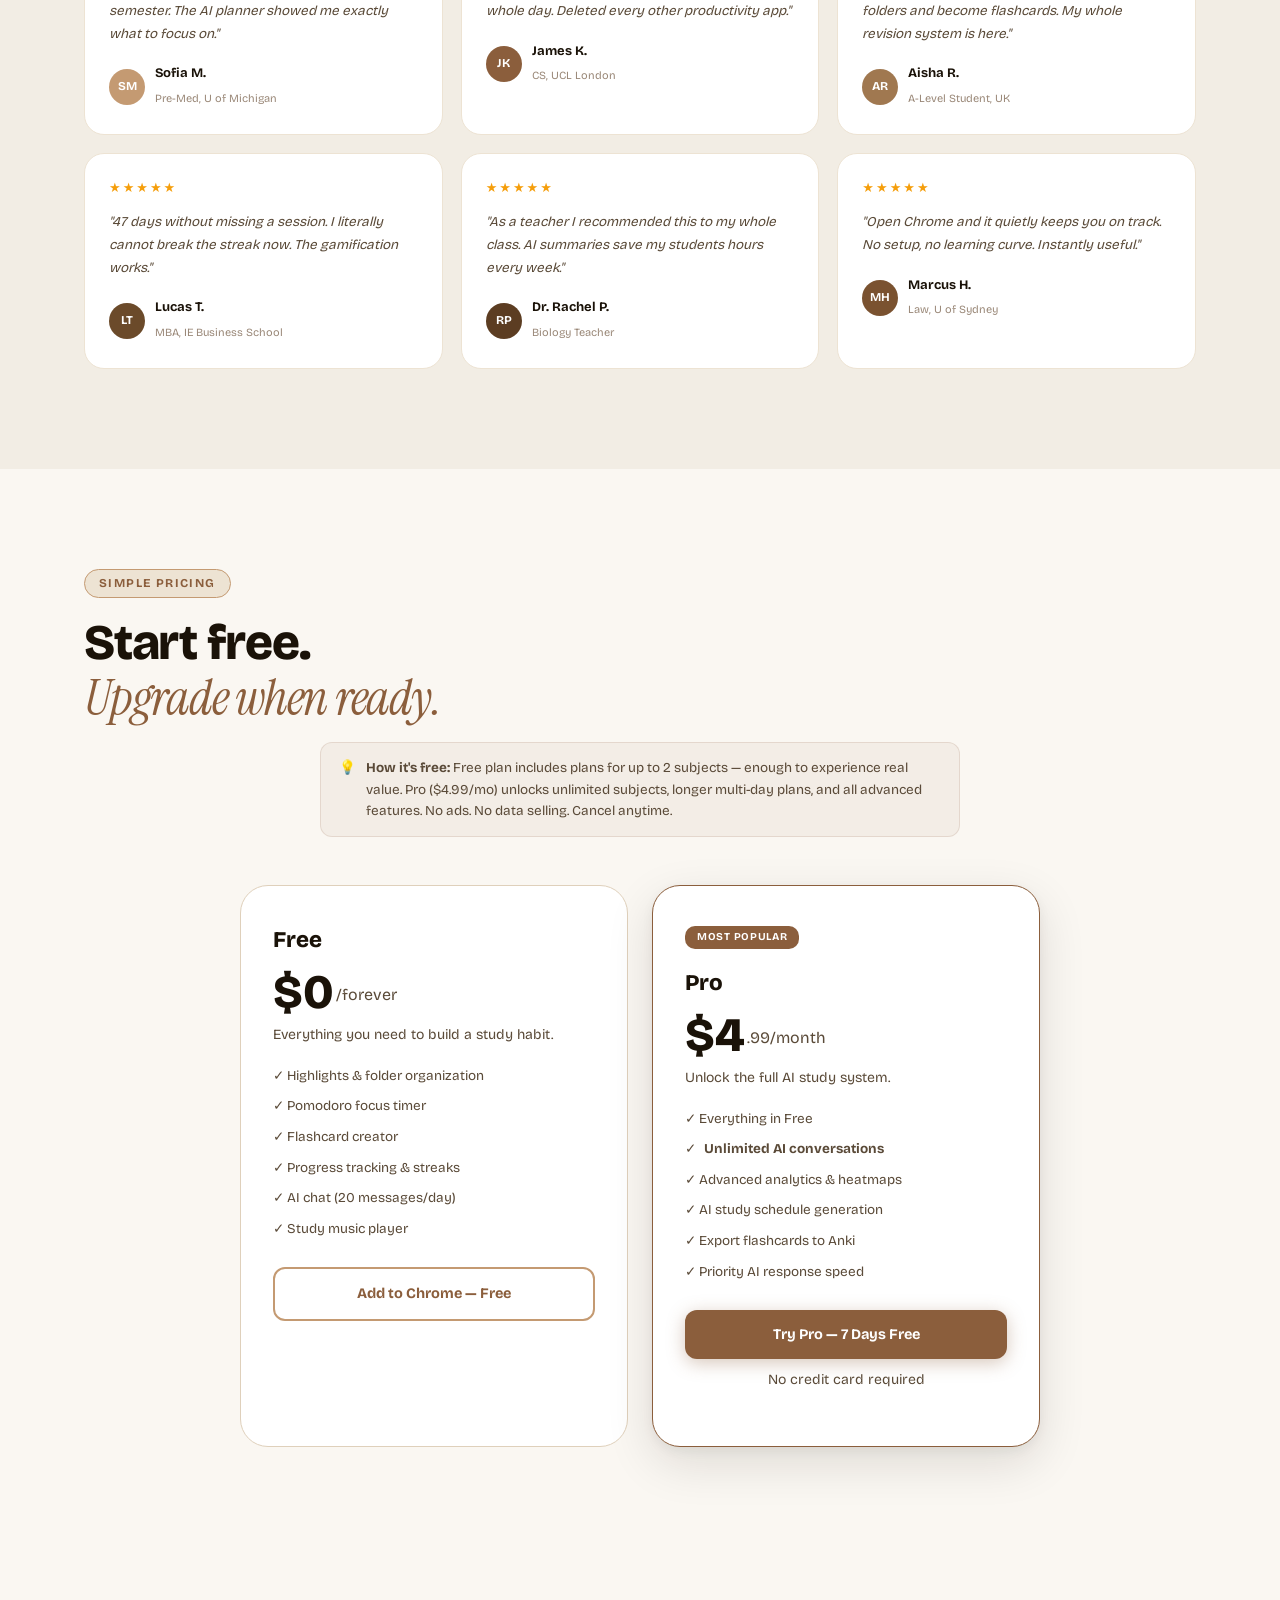
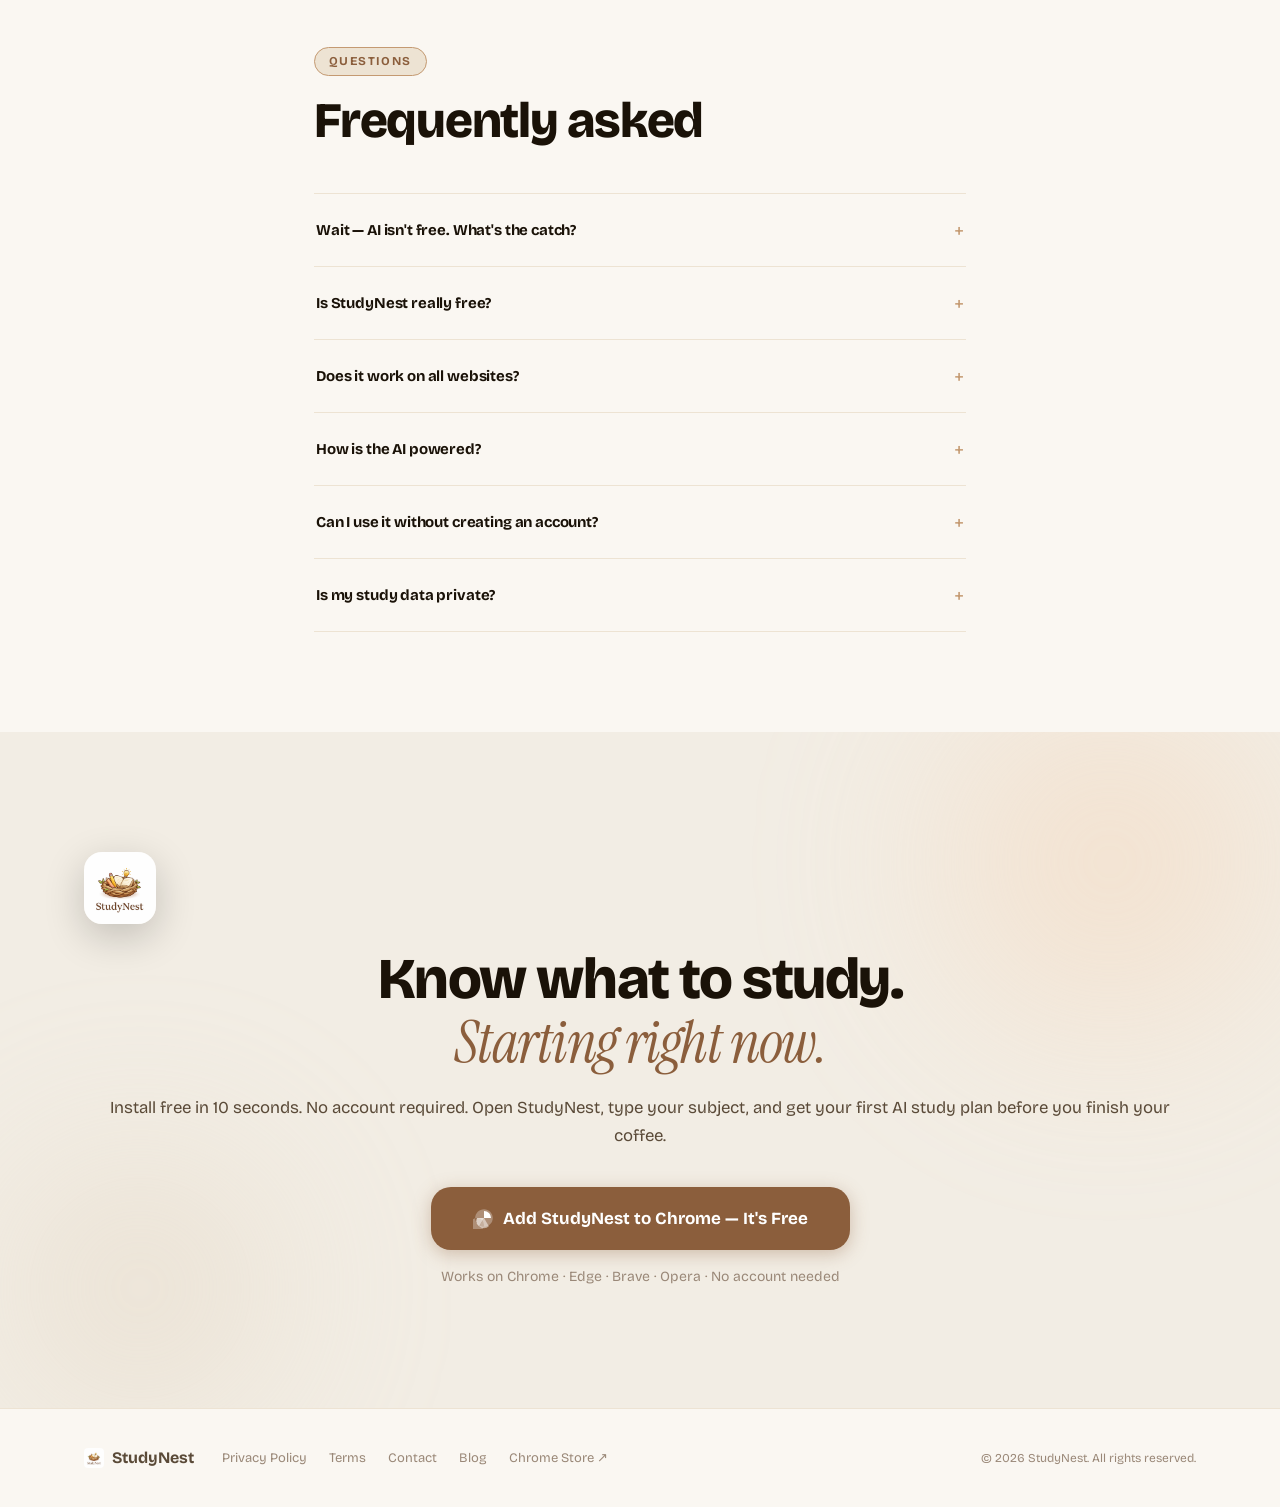
==== commit 01cf03ea: "Update index.html" ====
--- a/index.html
+++ b/index.html
@@ -4,9 +4,9 @@
   <meta charset="UTF-8" />
   <meta name="google-site-verification" content="prKCSMo2TBW13Zq3YUXMZnzzGLJk_jjMHZ3oj0NJ6gE" />
   <meta name="viewport" content="width=device-width, initial-scale=1.0" />
-  <title>AI Study Chrome Extension — Highlight, Focus & Learn Smarter | StudyNest</title>
-  <meta name="description" content="Free Chrome extension with AI study planner, smart highlights, flashcards, focus mode & Pomodoro timer. Trusted by students at 50+ universities. Install in 10 seconds." />
-  <meta name="keywords" content="AI study chrome extension, study planner chrome extension, highlight extension, flashcards chrome, focus mode extension, pomodoro timer, student productivity" />
+  <title>AI Study Planner Chrome Extension — Know Exactly What to Study Next</title>
+  <meta name="description" content="Tell StudyNest what you're studying. Get a clear daily AI action plan in seconds — free Chrome extension, no account needed, installs in 10 seconds." />
+  <meta name="keywords" content="AI study planner chrome extension, what to study next AI, study action plan, student AI planner, chrome study extension, AI homework planner" />
   <link rel="canonical" href="https://www.studynest.co/" />
   <meta property="og:type" content="website" />
   <meta property="og:url" content="https://www.studynest.co/" />
@@ -25,10 +25,42 @@
     .hero-transparency{
       display:flex;align-items:flex-start;gap:10px;
       background:rgba(139,94,60,.08);border:1px solid rgba(139,94,60,.2);
-      border-radius:12px;padding:12px 16px;margin:16px 0 20px;
+      border-radius:12px;padding:12px 16px;margin:16px 0 0;
       font-size:13.5px;color:var(--ink-m);line-height:1.6;max-width:520px;
     }
     .ht-icon{font-size:16px;flex-shrink:0;margin-top:1px}
+
+    /* ── Hero 3-step flow ── */
+    .hero-flow{
+      display:flex;align-items:center;gap:8px;flex-wrap:wrap;
+      margin:20px 0 24px;
+    }
+    .hf-step{
+      display:flex;align-items:center;gap:8px;
+      background:white;border:1px solid rgba(139,94,60,.15);
+      border-radius:30px;padding:7px 14px;
+      font-size:13px;font-weight:600;color:var(--ink);
+      box-shadow:0 2px 8px rgba(0,0,0,.05);
+    }
+    .hf-step-active{background:var(--coffee) !important;color:white !important;border-color:var(--coffee) !important;transform:scale(1.06);transition:transform .2s ease,background .3s ease;}
+    .hf-step-active .hf-num{background:rgba(255,255,255,.2) !important;color:white !important;}
+    .hf-step{transition:background .3s ease,color .3s ease,border-color .3s ease,transform .2s ease;}
+    .hf-num{
+      width:20px;height:20px;border-radius:50%;
+      background:var(--latte);color:var(--coffee);
+      font-size:11px;font-weight:800;
+      display:flex;align-items:center;justify-content:center;flex-shrink:0;
+    }
+    .hf-step-result .hf-num{background:rgba(255,255,255,.2);color:white}
+    .hf-arrow{font-size:16px;color:var(--coffee);opacity:.5;font-weight:700}
+
+    /* ── How it's free note near pricing ── */
+    .hiw-free-note{
+      display:flex;align-items:flex-start;gap:10px;
+      background:rgba(139,94,60,.06);border:1px solid rgba(139,94,60,.15);
+      border-radius:12px;padding:14px 18px;margin:0 auto 40px;
+      font-size:13.5px;color:var(--ink-m);line-height:1.6;max-width:640px;text-align:left;
+    }
 
     /* ── AI Planner Section ── */
     .ai-planner-section{padding:100px 0;background:var(--cream)}
@@ -146,6 +178,48 @@
     .tb-item span{font-size:13px !important}
     .prob-card p{font-size:14px !important}
     .sol-content p{font-size:15px !important}
+
+    /* ── Feature hero card ── */
+    .feat-hero{
+      display:flex;align-items:flex-start;gap:28px;
+      background:linear-gradient(135deg,#3d1f0a 0%,#7a4828 100%);
+      border-radius:20px;padding:36px 40px;margin-bottom:20px;
+      color:white;position:relative;overflow:hidden;
+    }
+    .feat-hero::before{
+      content:'';position:absolute;top:-40px;right:-40px;
+      width:200px;height:200px;border-radius:50%;
+      background:rgba(255,255,255,.04);
+    }
+    .feat-hero-icon{
+      font-size:36px;flex-shrink:0;
+      width:64px;height:64px;border-radius:16px;
+      background:rgba(255,255,255,.12);
+      display:flex;align-items:center;justify-content:center;
+    }
+    .feat-hero-tag{
+      font-size:10px;font-weight:700;letter-spacing:1px;text-transform:uppercase;
+      color:rgba(255,255,255,.5);margin-bottom:6px;
+    }
+    .feat-hero-title{font-size:24px;font-weight:800;margin:0 0 10px;font-family:var(--fs)}
+    .feat-hero-desc{font-size:15px;line-height:1.7;color:rgba(255,255,255,.8);margin:0 0 20px;max-width:560px}
+    .feat-hero-proof{display:flex;flex-wrap:wrap;gap:8px}
+    .fhp-item{
+      font-size:12.5px;font-weight:600;
+      background:rgba(255,255,255,.12);
+      border:1px solid rgba(255,255,255,.15);
+      border-radius:20px;padding:4px 12px;color:rgba(255,255,255,.9);
+    }
+    .feat-also-label{
+      font-size:12px;font-weight:700;letter-spacing:.6px;text-transform:uppercase;
+      color:var(--ink-l);margin:32px 0 16px;
+    }
+    .feat-grid-sm{margin-top:0}
+    @media(max-width:640px){
+      .feat-hero{flex-direction:column;gap:16px;padding:24px 20px}
+      .hero-flow{flex-direction:column;align-items:flex-start}
+      .hf-arrow{transform:rotate(90deg)}
+    }
   </style>
 </head>
 <body>
@@ -165,7 +239,7 @@
     </nav>
     <a href="https://chromewebstore.google.com/detail/studynest-%E2%80%93-ai-study-plan/hekgdccoflelefibgbdhgmajaodmkgdl" target="_blank" rel="noopener" class="btn btn-nav">
       <svg width="15" height="15" viewBox="0 0 20 20" fill="none"><path d="M10 2C5.58 2 2 5.58 2 10s3.58 8 8 8 8-3.58 8-8-3.58-8-8-8zm0 14.4A6.4 6.4 0 113.6 10 6.4 6.4 0 0110 16.4z" fill="currentColor" opacity=".4"/><path d="M10 3.6a6.4 6.4 0 016.4 6.4H10V3.6z" fill="currentColor"/><path d="M10 10l-4.4 7.6A6.4 6.4 0 013.6 10H10z" fill="currentColor" opacity=".7"/><path d="M10 10l4.4 7.6a6.4 6.4 0 01-8.8 0L10 10z" fill="currentColor" opacity=".5"/></svg>
-      Add to Chrome
+      Get AI Planner — Free
     </a>
   </div>
 </header>
@@ -187,571 +261,479 @@
     <div class="hero-copy">
       <div class="hero-chrome-badge reveal">
         <span class="badge-dot"></span>
-        Free Chrome Extension · No sign-up needed · Installs in 10 seconds
+        Free Chrome Extension · No account needed · Installs in 10 seconds
       </div>
 
       <h1 class="hero-h1 reveal reveal-d1">
-        The AI Study Planner<br/>
-        <em>Right Inside Chrome.</em>
+        Know Exactly<br/>
+        <em>What to Study Next.</em>
       </h1>
 
       <p class="hero-sub reveal reveal-d2">
-        Tell it what you're studying. Get a clear daily action plan, stay focused, highlight &amp; save key ideas — without switching apps.
+        Most students waste 20 minutes every session deciding where to start.<br/>
+        StudyNest's AI Planner ends that — tell it your subject, get a clear daily action plan in seconds.
       </p>
 
-      <div class="hero-transparency reveal reveal-d2">
-        <span class="ht-icon">💡</span>
-        <span><strong>How it's free:</strong> Core tools are fully free. The AI planner includes 20 free plans/day — enough for most students. Pro removes all limits for $4.99/mo.</span>
-      </div>
+      <!-- The ONE flow — Empty → Action → Result -->
+      <div class="hero-flow reveal reveal-d2">
+        <div class="hf-step" id="hfStep1">
+          <span class="hf-num">1</span>
+          <span class="hf-text">Type your subject</span>
+        </div>
+        <span class="hf-arrow">→</span>
+        <div class="hf-step" id="hfStep2">
+          <span class="hf-num">2</span>
+          <span class="hf-text">AI builds your plan</span>
+        </div>
+        <span class="hf-arrow">→</span>
+        <div class="hf-step" id="hfStep3">
+          <span class="hf-num">3</span>
+          <span class="hf-text">Start studying in seconds</span>
+        </div>
+      </div>
+      <script>
+      (function(){
+        var steps = [
+          document.getElementById('hfStep1'),
+          document.getElementById('hfStep2'),
+          document.getElementById('hfStep3')
+        ];
+        var cur = 0;
+        function highlight(i){
+          steps.forEach(function(s,idx){
+            s.classList.toggle('hf-step-active', idx === i);
+          });
+        }
+        highlight(0);
+        setInterval(function(){
+          cur = (cur + 1) % steps.length;
+          highlight(cur);
+        }, 1400);
+      })();
+      </script>
 
       <div class="hero-btns reveal reveal-d3">
         <a href="https://chromewebstore.google.com/detail/studynest-%E2%80%93-ai-study-plan/hekgdccoflelefibgbdhgmajaodmkgdl" target="_blank" rel="noopener" class="btn btn-primary btn-lg">
           <svg width="20" height="20" viewBox="0 0 20 20" fill="none"><path d="M10 2C5.58 2 2 5.58 2 10s3.58 8 8 8 8-3.58 8-8-3.58-8-8-8zm0 14.4A6.4 6.4 0 113.6 10 6.4 6.4 0 0110 16.4z" fill="white" opacity=".3"/><path d="M10 3.6a6.4 6.4 0 016.4 6.4H10V3.6z" fill="white"/><path d="M10 10l-4.4 7.6A6.4 6.4 0 013.6 10H10z" fill="white" opacity=".7"/><path d="M10 10l4.4 7.6a6.4 6.4 0 01-8.8 0L10 10z" fill="white" opacity=".5"/></svg>
-          Add to Chrome — It's Free
+          Get the AI Planner — Free
         </a>
-        <a href="#ai-planner" class="btn btn-ghost btn-lg">See AI Planner →</a>
-      </div>
-      <p class="hero-trust reveal reveal-d3">🔒 No account required · Your data stays on your device · Cancel Pro anytime</p>
-
-      <div class="hero-social reveal reveal-d4">
-        <div class="social-avs">
-          <div class="sav" style="background:#C49A72">S</div>
-          <div class="sav" style="background:#8B5E3C">J</div>
-          <div class="sav" style="background:#A07850">A</div>
-          <div class="sav" style="background:#6B4A2A">M</div>
-          <div class="sav" style="background:#5C3D22">+</div>
-        </div>
-        <div>
-          <strong>Growing fast</strong> — join students at 50+ universities
-          <div class="social-stars">Rated on the <a href="https://chromewebstore.google.com/detail/studynest-%E2%80%93-ai-study-plan/hekgdccoflelefibgbdhgmajaodmkgdl" target="_blank" rel="noopener" style="color:inherit">Chrome Web Store ↗</a></div>
-        </div>
-      </div>
-    </div>
-
-    <!-- Browser popup demo -->
+        <a href="#ai-planner" class="btn btn-ghost btn-lg">See how it works →</a>
+      </div>
+
+      <p class="hero-trust reveal reveal-d3">🔒 No account required · Works instantly · Free to install</p>
+    </div>
+
+    <!-- AI Planner focused hero demo -->
     <div class="hero-visual reveal reveal-d2">
-      <div class="browser-wrap">
-        <div class="browser-top">
-          <div class="b-dots"><span></span><span></span><span></span></div>
-          <div class="b-url">
-            <svg width="11" height="11" viewBox="0 0 12 12" fill="none"><rect x="1" y="3" width="10" height="8" rx="1.5" stroke="#aaa" stroke-width="1.2"/><path d="M4 3V2a2 2 0 014 0v1" stroke="#aaa" stroke-width="1.2"/></svg>
-            en.wikipedia.org
-          </div>
-          <div class="b-ext">
-            <img src="assets/icon.png" alt="StudyNest icon" style="width:15px;height:15px;border-radius:3px" onerror="this.outerHTML='🪺'" />
-          </div>
-        </div>
-
-        <div class="browser-body">
-          <!-- Fake webpage behind panel -->
-          <div class="fake-page">
-            <div class="fl" style="width:75%;height:12px"></div>
-            <div class="fl" style="width:50%;height:9px;margin-top:8px"></div>
-            <div style="margin-top:14px">
-              <div class="fl" style="width:100%;height:8px"></div>
-              <div class="fl hl-y" style="width:90%;height:8px;margin-top:6px"></div>
-              <div class="fl" style="width:76%;height:8px;margin-top:6px"></div>
-              <div class="fl hl-b" style="width:86%;height:8px;margin-top:6px"></div>
-              <div class="fl" style="width:62%;height:8px;margin-top:6px"></div>
-              <div class="fl hl-y" style="width:80%;height:8px;margin-top:6px"></div>
-              <div class="fl" style="width:68%;height:8px;margin-top:6px"></div>
-              <div class="fl" style="width:55%;height:8px;margin-top:6px"></div>
+      <div class="hero-planner-demo">
+
+        <!-- Demo header bar -->
+        <div class="hpd-topbar">
+          <div class="hpd-dots"><span></span><span></span><span></span></div>
+          <div class="hpd-title">
+            <img src="assets/icon.png" alt="" style="width:14px;height:14px;border-radius:3px;vertical-align:middle;margin-right:5px" onerror="this.style.display='none'" />
+            StudyNest — AI Study Planner
+          </div>
+          <div class="hpd-badge">✦ FREE</div>
+        </div>
+
+        <!-- SCREEN A: Input form -->
+        <div class="hpd-screen" id="hpdInput">
+          <div class="hpd-screen-header">
+            <div class="hpd-screen-title">What are you studying?</div>
+            <div class="hpd-screen-sub">Get clear daily tasks in seconds</div>
+          </div>
+          <div class="hpd-form">
+            <div class="hpd-field">
+              <div class="hpd-label">SUBJECT <span style="color:#e55">*</span></div>
+              <div class="hpd-input" id="hpdSubject"><span class="hpd-cursor">|</span></div>
             </div>
-          </div>
-
-          <!-- StudyNest Side Panel -->
-          <div class="sn-panel">
-
-            <!-- Topbar -->
-            <div class="sn-topbar">
-              <div class="sn-topbar-left">
-                <img src="assets/icon.png" alt="" class="sn-tb-icon" onerror="this.style.display='none'" />
-                <span class="sn-tb-title">StudyNest</span>
+            <div class="hpd-field">
+              <div class="hpd-label">WHAT'S CONFUSING YOU? <span style="color:#bbb;font-weight:400">(optional)</span></div>
+              <div class="hpd-input hpd-muted" id="hpdConfuse">e.g. I don't understand mitosis…</div>
+            </div>
+            <div class="hpd-field-row">
+              <div class="hpd-field" style="flex:1">
+                <div class="hpd-label">DAILY TIME</div>
+                <div class="hpd-select" id="hpdTime">Choose… <span>▾</span></div>
               </div>
-              <span class="sn-greeting">Good afternoon, Alex ↩</span>
-            </div>
-
-            <!-- Level bar -->
-            <div class="sn-level-bar">
-              <span class="sn-lv-icon">🎓</span>
-              <div class="sn-lv-info">
-                <span class="sn-lv-title">Lv.7 Scholar</span>
-                <span class="sn-lv-xp">XP: 680 / 1000</span>
-              </div>
-              <div class="sn-lv-track"><div class="sn-lv-fill" style="width:68%"></div></div>
-            </div>
-
-            <!-- Slide label pill -->
-            <div class="sn-slide-label-row">
-              <span class="sn-slide-label" id="snSlideLabel">🏠 Dashboard</span>
-            </div>
-
-            <!-- Slides -->
-            <div class="sn-content" id="popupSlides">
-
-              <!-- 0: Dashboard -->
-              <div class="ps active" data-label="🏠 Dashboard">
-                <!-- Calendar FIRST — matches real app -->
-                <div class="sn-cal-mini">
-                  <div class="sn-cal-nav-row">
-                    <span class="sn-cal-arr">‹</span>
-                    <span class="sn-cal-month">March 2026</span>
-                    <span class="sn-cal-arr">›</span>
-                  </div>
-                  <div class="sn-cal-tip">Tip: click any date to add tasks &amp; deadlines</div>
-                  <div class="sn-cal-grid">
-                    <span class="sn-cal-d sn-cal-hdr">Su</span><span class="sn-cal-d sn-cal-hdr">Mo</span><span class="sn-cal-d sn-cal-hdr">Tu</span><span class="sn-cal-d sn-cal-hdr">We</span><span class="sn-cal-d sn-cal-hdr">Th</span><span class="sn-cal-d sn-cal-hdr">Fr</span><span class="sn-cal-d sn-cal-hdr">Sa</span>
-                    <span class="sn-cal-d">1</span><span class="sn-cal-d">2</span><span class="sn-cal-d">3</span><span class="sn-cal-d">4</span><span class="sn-cal-d">5</span><span class="sn-cal-d">6</span><span class="sn-cal-d">7</span>
-                    <span class="sn-cal-d">8</span><span class="sn-cal-d">9</span><span class="sn-cal-d">10</span><span class="sn-cal-d">11</span><span class="sn-cal-d">12</span><span class="sn-cal-d">13</span><span class="sn-cal-d">14</span>
-                    <span class="sn-cal-d">15</span><span class="sn-cal-d">16</span><span class="sn-cal-d">17</span><span class="sn-cal-d">18</span><span class="sn-cal-d">19</span><span class="sn-cal-d">20</span><span class="sn-cal-d">21</span>
-                    <span class="sn-cal-d sn-cal-today">22</span><span class="sn-cal-d">23</span><span class="sn-cal-d">24</span><span class="sn-cal-d">25</span><span class="sn-cal-d">26</span><span class="sn-cal-d">27</span><span class="sn-cal-d">28</span>
-                    <span class="sn-cal-d">29</span><span class="sn-cal-d">30</span><span class="sn-cal-d">31</span><span class="sn-cal-d sn-cal-faded"></span><span class="sn-cal-d sn-cal-faded"></span><span class="sn-cal-d sn-cal-faded"></span><span class="sn-cal-d sn-cal-faded"></span>
-                  </div>
-                </div>
-                <!-- Feature cards below calendar -->
-                <div class="sn-dash-grid">
-                  <button class="sn-dash-card"><span class="sn-dc-icon">🖍️</span><span class="sn-dc-name">Highlights</span><span class="sn-dc-sub">View saved excerpts</span></button>
-                  <button class="sn-dash-card"><span class="sn-dc-icon">🃏</span><span class="sn-dc-name">Flashcards</span><span class="sn-dc-sub">Review your cards</span></button>
-                  <button class="sn-dash-card"><span class="sn-dc-icon">🚫</span><span class="sn-dc-name">Focus Mode</span><span class="sn-dc-sub">Block distractions</span></button>
-                  <button class="sn-dash-card"><span class="sn-dc-icon">⏱</span><span class="sn-dc-name">Pomodoro</span><span class="sn-dc-sub">Study session timer</span></button>
-                  <button class="sn-dash-card sn-dc-wide"><span class="sn-dc-icon">🤖</span><span class="sn-dc-text"><span class="sn-dc-name">AI Assistant</span><span class="sn-dc-sub">Ask, explain &amp; generate flashcards</span></span></button>
-                </div>
-              </div>
-
-              <!-- 1: Highlights -->
-              <div class="ps" data-label="🖍️ Highlights">
-                <div class="sn-view-header"><span>🖍️ Highlights</span></div>
-                <div class="ps-search"><input type="text" placeholder="Search highlights…" readonly /></div>
-                <div class="ps-folders">
-                  <span class="fc active">📚 All 6</span>
-                  <span class="fc">🔬 Biology 3</span>
-                  <span class="fc">📐 Math 2</span>
-                </div>
-                <div class="ps-hl-list">
-                  <div class="hl-row"><span class="hd hd-y"></span><div><p>"Mitochondria produce ATP via cellular respiration…"</p><small>🔗 Wikipedia · Mar 21</small></div></div>
-                  <div class="hl-row"><span class="hd hd-b"></span><div><p>"Photosynthesis converts light into glucose…"</p><small>🔗 Khan Academy · Mar 20</small></div></div>
-                  <div class="hl-row"><span class="hd hd-g"></span><div><p>"DNA replication is semi-conservative in nature…"</p><small>🔗 Wikipedia · Mar 19</small></div></div>
-                </div>
-              </div>
-
-              <!-- 2: Focus Mode -->
-              <div class="ps" data-label="🎯 Focus Mode">
-                <div class="sn-view-header"><span>🎯 Focus Mode</span></div>
-                <div class="ps-focus-ring">
-                  <svg width="110" height="110" viewBox="0 0 110 110">
-                    <circle cx="55" cy="55" r="46" fill="none" stroke="#EDE3D3" stroke-width="8"/>
-                    <circle cx="55" cy="55" r="46" fill="none" stroke="#8B5E3C" stroke-width="8" stroke-linecap="round"
-                      stroke-dasharray="289" stroke-dashoffset="90" transform="rotate(-90 55 55)"/>
-                  </svg>
-                  <div class="focus-inner-text">
-                    <div class="fi-time">23:41</div>
-                    <div class="fi-lbl">focus time</div>
-                  </div>
-                </div>
-                <div class="focus-chips">
-                  <span class="focus-chip focus-chip-active">25m</span>
-                  <span class="focus-chip">45m</span>
-                  <span class="focus-chip">1h</span>
-                  <span class="focus-chip">90m</span>
-                </div>
-                <div class="ps-blocked">
-                  <div class="bl-row"><span>🚫 youtube.com</span><span class="bl-save">+2.4h saved</span></div>
-                  <div class="bl-row"><span>🚫 twitter.com</span><span class="bl-save">+1.1h saved</span></div>
-                </div>
-              </div>
-
-              <!-- 3: AI Chat -->
-              <div class="ps" data-label="🤖 AI Assistant">
-                <div class="sn-view-header"><span>🤖 AI Assistant</span></div>
-                <div class="ai-powered-row">
-                  <span class="ai-pw-label">Powered by</span>
-                  <span class="ai-pw-badge ai-pw-chatgpt">ChatGPT</span>
-                  <span class="ai-pw-badge ai-pw-claude">Claude</span>
-                  <span class="ai-pw-badge ai-pw-deepseek">DeepSeek</span>
-                </div>
-                <div class="ps-chat">
-                  <div class="cm cm-bot">Hi Alex! Ask me anything 📚</div>
-                  <div class="cm cm-user">Explain photosynthesis simply</div>
-                  <div class="cm cm-bot">Plants use sunlight + CO₂ + water → glucose + oxygen ☀️</div>
-                  <div class="cm cm-user">Make flashcards from this</div>
-                  <div class="cm cm-bot cm-ok">✅ 5 flashcards → saved to Biology deck</div>
-                </div>
-                <div class="ps-chat-input">
-                  <input type="text" placeholder="Ask anything…" readonly />
-                  <button>→</button>
-                </div>
-              </div>
-
-              <!-- 4: Flashcards -->
-              <div class="ps" data-label="🃏 Flashcards">
-                <div class="sn-view-header"><span>🃏 Flashcards</span></div>
-                <div class="sn-fc-subject">
-                  <div class="sn-fc-subj-row"><span class="sn-subj-dot" style="background:#4CAF50"></span><strong>Biology</strong><span class="sn-subj-count">24 cards</span><button class="sn-study-btn">Study →</button></div>
-                  <div class="sn-fc-subj-row"><span class="sn-subj-dot" style="background:#2196F3"></span><strong>Mathematics</strong><span class="sn-subj-count">18 cards</span><button class="sn-study-btn">Study →</button></div>
-                  <div class="sn-fc-subj-row"><span class="sn-subj-dot" style="background:#FF9800"></span><strong>History</strong><span class="sn-subj-count">11 cards</span><button class="sn-study-btn">Study →</button></div>
-                </div>
-                <!-- Flashcard flip preview -->
-                <div class="sn-fc-flip-preview">
-                  <div class="sn-fc-card">
-                    <div class="sn-fc-q">What is mitosis?</div>
-                    <div class="sn-fc-divider"></div>
-                    <div class="sn-fc-a">Cell division producing two identical daughter cells 🧬</div>
-                  </div>
-                  <div class="sn-fc-btns">
-                    <button class="sn-fc-btn sn-fc-review">↺ Review</button>
-                    <button class="sn-fc-btn sn-fc-know">✓ Know</button>
-                  </div>
-                </div>
-              </div>
-
-              <!-- 5: Pomodoro -->
-              <div class="ps" data-label="⏱ Pomodoro">
-                <div class="sn-view-header"><span>⏱ Pomodoro Timer</span></div>
-                <div class="ps-focus-ring">
-                  <svg width="110" height="110" viewBox="0 0 110 110">
-                    <circle cx="55" cy="55" r="46" fill="none" stroke="#EDE3D3" stroke-width="8"/>
-                    <circle cx="55" cy="55" r="46" fill="none" stroke="#C49A72" stroke-width="8" stroke-linecap="round"
-                      stroke-dasharray="289" stroke-dashoffset="140" transform="rotate(-90 55 55)"/>
-                  </svg>
-                  <div class="focus-inner-text">
-                    <div class="fi-time">17:32</div>
-                    <div class="fi-lbl">work session</div>
-                  </div>
-                </div>
-                <div class="pomo-status">
-                  <span class="pomo-pill active">🍅 Work</span>
-                  <span class="pomo-pill">☕ Break</span>
-                  <span class="pomo-pill">Session 2/4</span>
-                </div>
-                <div class="pomo-sessions">
-                  <span class="pomo-dot pomo-done"></span>
-                  <span class="pomo-dot pomo-active"></span>
-                  <span class="pomo-dot"></span>
-                  <span class="pomo-dot"></span>
-                </div>
-              </div>
-
-              <!-- 6: Progress -->
-              <div class="ps" data-label="📊 Progress">
-                <div class="sn-view-header"><span>📊 Progress</span></div>
-                <div class="ps-prog-stats">
-                  <div class="pg-s"><div class="pg-v">14</div><div class="pg-l">🔥 Streak</div></div>
-                  <div class="pg-s"><div class="pg-v">42h</div><div class="pg-l">⏱ Month</div></div>
-                  <div class="pg-s"><div class="pg-v">680</div><div class="pg-l">⭐ XP</div></div>
-                </div>
-                <div class="ps-prog-bars">
-                  <div class="pb-row"><span>Biology</span><div class="pb"><div class="pbf" style="width:82%;background:#4CAF50"></div></div><span>82%</span></div>
-                  <div class="pb-row"><span>Math</span><div class="pb"><div class="pbf" style="width:65%;background:#2196F3"></div></div><span>65%</span></div>
-                  <div class="pb-row"><span>History</span><div class="pb"><div class="pbf" style="width:48%;background:#FF9800"></div></div><span>48%</span></div>
-                </div>
-              </div>
-
-              <!-- 7: Calendar -->
-              <div class="ps" data-label="📅 Calendar">
-                <div class="sn-view-header"><span>📅 Study Calendar</span></div>
-                <div class="sn-cal-full">
-                  <div class="sn-cal-nav">
-                    <span>‹</span><strong>March 2025</strong><span>›</span>
-                  </div>
-                  <div class="sn-cal-grid sn-cal-grid-full">
-                    <span class="sn-cal-d sn-cal-hdr">Mo</span><span class="sn-cal-d sn-cal-hdr">Tu</span><span class="sn-cal-d sn-cal-hdr">We</span><span class="sn-cal-d sn-cal-hdr">Th</span><span class="sn-cal-d sn-cal-hdr">Fr</span><span class="sn-cal-d sn-cal-hdr">Sa</span><span class="sn-cal-d sn-cal-hdr">Su</span>
-                    <span class="sn-cal-d sn-cal-prev">24</span><span class="sn-cal-d sn-cal-prev">25</span><span class="sn-cal-d sn-cal-prev">26</span><span class="sn-cal-d sn-cal-prev">27</span><span class="sn-cal-d">1</span><span class="sn-cal-d">2</span><span class="sn-cal-d">3</span>
-                    <span class="sn-cal-d">4</span><span class="sn-cal-d sn-cal-dot">5</span><span class="sn-cal-d">6</span><span class="sn-cal-d sn-cal-dot">7</span><span class="sn-cal-d">8</span><span class="sn-cal-d">9</span><span class="sn-cal-d">10</span>
-                    <span class="sn-cal-d sn-cal-dot">11</span><span class="sn-cal-d sn-cal-dot">12</span><span class="sn-cal-d">13</span><span class="sn-cal-d sn-cal-dot">14</span><span class="sn-cal-d sn-cal-dot">15</span><span class="sn-cal-d">16</span><span class="sn-cal-d">17</span>
-                    <span class="sn-cal-d sn-cal-dot">18</span><span class="sn-cal-d sn-cal-dot">19</span><span class="sn-cal-d sn-cal-dot">20</span><span class="sn-cal-d sn-cal-today">21</span><span class="sn-cal-d sn-cal-dot">22</span><span class="sn-cal-d">23</span><span class="sn-cal-d">24</span>
-                    <span class="sn-cal-d">25</span><span class="sn-cal-d">26</span><span class="sn-cal-d">27</span><span class="sn-cal-d">28</span><span class="sn-cal-d">29</span><span class="sn-cal-d">30</span><span class="sn-cal-d">31</span>
-                  </div>
-                  <div class="sn-cal-legend">
-                    <span class="sn-cal-dot-ref"></span><span>Study session logged</span>
-                    <span class="sn-cal-today-ref"></span><span>Today</span>
-                  </div>
-                  <div class="sn-cal-upcoming">
-                    <div class="sn-cal-task"><span class="sn-ct-badge" style="background:#EF4444">!</span><div><strong>Biology Essay</strong><small>Due Mar 24</small></div></div>
-                    <div class="sn-cal-task"><span class="sn-ct-badge" style="background:#F59E0B">~</span><div><strong>Math Chapter 7</strong><small>Due Mar 28</small></div></div>
-                  </div>
-                </div>
-              </div>
-
-              <!-- 8: Study Music -->
-              <div class="ps" data-label="🎵 Study Music">
-                <div class="sn-view-header"><span>🎵 Study Music</span></div>
-                <div class="sn-music-player">
-                  <div class="sn-music-cover">
-                    <span class="sn-music-note">♪</span>
-                  </div>
-                  <div class="sn-music-info">
-                    <div class="sn-music-title">Lofi Study Beats</div>
-                    <div class="sn-music-sub">Focus Playlist · 42 tracks</div>
-                  </div>
-                  <div class="sn-music-controls">
-                    <button class="sn-mc-btn">⏮</button>
-                    <button class="sn-mc-btn sn-mc-play">▶</button>
-                    <button class="sn-mc-btn">⏭</button>
-                  </div>
-                  <div class="sn-music-bar">
-                    <div class="sn-music-fill" style="width:35%"></div>
-                  </div>
-                </div>
-                <div class="sn-playlist">
-                  <div class="sn-pl-item sn-pl-active"><span>🎵</span><span>Lofi Study Beats</span><span>3:24</span></div>
-                  <div class="sn-pl-item"><span>🎵</span><span>Rainy Day Focus</span><span>4:12</span></div>
-                  <div class="sn-pl-item"><span>🎵</span><span>Deep Work Mode</span><span>5:01</span></div>
-                </div>
-              </div>
-
-            </div><!-- /sn-content -->
-
-            <!-- Dot indicator row -->
-            <div class="sn-dot-row" id="popupDots"></div>
-
-            <!-- Bottom dock -->
-            <div class="sn-dock" id="popupTabs">
-              <button class="sn-dock-btn active" data-goto="0"><span>🏠</span><span class="sn-dock-lbl">Home</span></button>
-              <button class="sn-dock-btn" data-goto="0"><span>🌐</span><span class="sn-dock-lbl">Dashboard</span></button>
-              <button class="sn-dock-btn" data-goto="0"><span>⚙️</span><span class="sn-dock-lbl">Settings</span></button>
-              <button class="sn-dock-btn" data-goto="0"><span>⭐</span><span class="sn-dock-lbl">Support</span></button>
-            </div>
-
-          </div><!-- /sn-panel -->
-        </div>        </div>
-      </div>
-
-      <div class="float-tag ft-1 reveal reveal-d3">✨ AI just summarized your page</div>
-      <div class="float-tag ft-2 reveal reveal-d4">🔥 14-day streak!</div>
-    </div>
-  </div>
-</section>
-
-<!-- HOW TO INSTALL STRIP -->
-<div class="install-strip">
-  <div class="container install-strip-inner">
-    <div class="is-step"><span class="is-num">1</span> Click <strong>Add to Chrome</strong></div>
-    <div class="is-arrow">→</div>
-    <div class="is-step"><span class="is-num">2</span> Pin to your <strong>toolbar</strong></div>
-    <div class="is-arrow">→</div>
-    <div class="is-step"><span class="is-num">3</span> Click the icon &amp; <strong>start studying</strong></div>
-    <a href="https://chromewebstore.google.com/detail/studynest-%E2%80%93-ai-study-plan/hekgdccoflelefibgbdhgmajaodmkgdl" target="_blank" rel="noopener" class="btn btn-primary" style="margin-left:auto;flex-shrink:0">Install Free →</a>
-  </div>
-</div>
-
-<!-- ════════════════════════════════════════════════
-     AI PLANNER SECTION
-════════════════════════════════════════════════ -->
-<section class="ai-planner-section" id="ai-planner">
-  <div class="container">
-    <div class="aip-inner">
-      <div class="aip-copy">
-        <div class="section-eye">New feature</div>
-        <h2 class="section-h2 reveal reveal-d1">Tell it what you're studying.<br /><em>Get a clear plan in seconds.</em></h2>
-        <p class="section-sub reveal reveal-d2">Most students waste the first 20 minutes of every session deciding what to study. The AI Planner ends that — type your subject, your weak spots, and how long you have. It builds your action list instantly.</p>
-        <div class="aip-steps reveal reveal-d3">
-          <div class="aip-step">
-            <span class="aip-step-num">1</span>
-            <div>
-              <strong>Enter your subject &amp; topics</strong>
-              <p>e.g. "Biology — Algebra, Cell Division"</p>
-            </div>
-          </div>
-          <div class="aip-step">
-            <span class="aip-step-num">2</span>
-            <div>
-              <strong>Tell it what's confusing you</strong>
-              <p>e.g. "I don't understand mitosis"</p>
-            </div>
-          </div>
-          <div class="aip-step">
-            <span class="aip-step-num">3</span>
-            <div>
-              <strong>Get your daily action plan</strong>
-              <p>Prioritised tasks, time-blocked and ready to go</p>
-            </div>
-          </div>
-        </div>
-        <a href="https://chromewebstore.google.com/detail/studynest-%E2%80%93-ai-study-plan/hekgdccoflelefibgbdhgmajaodmkgdl" target="_blank" rel="noopener" class="btn btn-primary btn-lg reveal reveal-d4">
-          Try the AI Planner — Free
-        </a>
-      </div>
-
-      <!-- AI Planner animated mockup: input → output -->
-      <div class="aip-visual reveal reveal-d2">
-        <div class="aip-phone-wrap">
-
-          <!-- SCREEN 1: Input form -->
-          <div class="aip-phone" id="aipInput">
-            <div class="aip-phone-header">
-              <div class="aip-ph-back">← Back</div>
-              <div class="aip-ph-badge">✦ AI STUDY ACTION SYSTEM</div>
-            </div>
-            <div class="aip-phone-title">What are you studying?</div>
-            <div class="aip-phone-sub">Get clear daily tasks in seconds</div>
-
-            <div class="aip-form">
-              <div class="aip-field">
-                <div class="aip-field-label">SUBJECT <span class="aip-req">*</span></div>
-                <div class="aip-field-input" id="aipSubject">e.g. Biology, SAT Math, IELTS</div>
-              </div>
-              <div class="aip-field">
-                <div class="aip-field-label">TOPICS <span class="aip-opt">(optional)</span></div>
-                <div class="aip-field-input aip-muted" id="aipTopics">e.g. Algebra, Trigonometry…</div>
-              </div>
-              <div class="aip-field">
-                <div class="aip-field-label">WHAT'S CONFUSING YOU? <span class="aip-opt">(optional)</span></div>
-                <div class="aip-field-input aip-muted" id="aipConfusing">e.g. I don't understand mitosis…</div>
-              </div>
-              <div class="aip-field-row">
-                <div class="aip-field aip-field-half">
-                  <div class="aip-field-label">DAILY TIME <span class="aip-opt">(optional)</span></div>
-                  <div class="aip-field-select" id="aipTime">Choose time… <span>▾</span></div>
-                </div>
-                <div class="aip-field aip-field-half">
-                  <div class="aip-field-label">LEVEL <span class="aip-opt">(optional)</span></div>
-                  <div class="aip-field-select" id="aipLevel">Choose level… <span>▾</span></div>
-                </div>
+              <div class="hpd-field" style="flex:1">
+                <div class="hpd-label">LEVEL</div>
+                <div class="hpd-select" id="hpdLevel">Choose… <span>▾</span></div>
               </div>
             </div>
-            <button class="aip-generate-btn" id="aipBtn">
-              <span class="aip-btn-shimmer"></span>
-              <span id="aipBtnText">✦ Generate My Action Plan</span>
-            </button>
-          </div>
-
-          <!-- SCREEN 2: Output plan -->
-          <div class="aip-phone-output" id="aipOutput">
-            <div class="out-header">
-              <div class="out-back">← Back</div>
-              <div class="out-badge">🧪 BIOLOGY</div>
+          </div>
+          <button class="hpd-generate-btn" id="hpdBtn">
+            <span class="hpd-shimmer"></span>
+            <span id="hpdBtnTxt">✦ Generate My Action Plan</span>
+          </button>
+        </div>
+
+        <!-- SCREEN B: Output plan (Day 1 of 2, honest free limit) -->
+        <div class="hpd-screen hpd-output" id="hpdOutput">
+          <div class="hpd-out-header">
+            <div>
+              <div class="hpd-out-back">← Back</div>
+              <div class="hpd-out-day">Day 1 of 2</div>
+              <div class="hpd-out-sub">Complete today's tasks to stay on track</div>
             </div>
-            <div class="out-day">Day 1 of 7</div>
-            <div class="out-sub">Complete today's tasks to stay on track</div>
-            <div class="out-prog-bar"><div class="out-prog-fill" id="outFill"></div></div>
-            <div class="out-prog-label">0/3 tasks completed</div>
-            <button class="out-start-btn">▶ Start Today's Tasks</button>
-            <div class="out-tasks-bar">
-              <div class="out-tasks-title">TODAY'S TASKS</div>
-              <div class="out-tasks-count">3 left</div>
-            </div>
-            <div class="out-task" id="outT1">
-              <div class="out-checkbox"></div>
-              <div class="out-task-text">Read: Open your Biology textbook to the first main topic — read for 20 min, highlight unfamiliar terms (20 min)</div>
-            </div>
-            <div class="out-task" id="outT2">
-              <div class="out-checkbox"></div>
-              <div class="out-task-text">Define: List the 5 most important concepts in Biology and write what each one means in plain language (15 min)</div>
-            </div>
-            <div class="out-task" id="outT3">
-              <div class="out-checkbox"></div>
-              <div class="out-task-text">Watch: Find a beginner-friendly video on Biology — take 3 bullet-point notes while watching (20 min)</div>
-            </div>
-            <div class="out-momentum">⚡ 3 tasks left — don't break your momentum</div>
-            <button class="out-new-plan">✦ New Plan</button>
-            <div class="out-locked"><strong>🔒 Day 2–7 locked</strong><br/>Unlock the rest of your plan to keep the momentum going.</div>
-          </div>
-
-        </div>
-      </div>
+            <div class="hpd-out-badge">🧪 BIOLOGY</div>
+          </div>
+          <div class="hpd-prog-bar"><div class="hpd-prog-fill" id="hpdFill"></div></div>
+          <div class="hpd-prog-label">0/3 tasks completed</div>
+          <button class="hpd-start-btn">▶ Start Today's Tasks</button>
+          <div class="hpd-tasks-label">
+            <span>TODAY'S TASKS</span><span class="hpd-tasks-count">3 left</span>
+          </div>
+          <div class="hpd-task" id="hpdT1">
+            <div class="hpd-cb"></div>
+            <div class="hpd-task-text">Read: Open Biology textbook, highlight unfamiliar terms <span class="hpd-time">(20 min)</span></div>
+          </div>
+          <div class="hpd-task" id="hpdT2">
+            <div class="hpd-cb"></div>
+            <div class="hpd-task-text">Define: Write the 5 key Biology concepts in plain language <span class="hpd-time">(15 min)</span></div>
+          </div>
+          <div class="hpd-task" id="hpdT3">
+            <div class="hpd-cb"></div>
+            <div class="hpd-task-text">Watch: Find a beginner video on mitosis, take 3 bullet notes <span class="hpd-time">(20 min)</span></div>
+          </div>
+          <div class="hpd-momentum">⚡ Day 2 ready — keep your momentum going</div>
+        </div>
+
+      </div>
+      <!-- Single float badge — relevant to AI planner -->
+      <div class="float-tag ft-1 reveal reveal-d3">✨ AI just built your plan</div>
+    </div>
+
+<style>
+/* ── Hero Planner Demo ── */
+.hero-planner-demo{
+  background:white;border-radius:18px;
+  box-shadow:0 24px 80px rgba(60,30,10,.18),0 4px 16px rgba(60,30,10,.1);
+  overflow:hidden;width:420px;max-width:100%;
+  border:1px solid rgba(139,94,60,.1);
+}
+.hpd-topbar{
+  display:flex;align-items:center;gap:8px;
+  padding:10px 14px;background:#f9f5f0;
+  border-bottom:1px solid #ede3d3;
+}
+.hpd-dots{display:flex;gap:5px}
+.hpd-dots span{width:10px;height:10px;border-radius:50%}
+.hpd-dots span:nth-child(1){background:#ff6057}
+.hpd-dots span:nth-child(2){background:#ffbd2e}
+.hpd-dots span:nth-child(3){background:#28c840}
+.hpd-title{flex:1;font-size:11px;color:#888;font-weight:500;text-align:center}
+.hpd-badge{font-size:9px;font-weight:700;background:#f0e8e0;color:#8B5E3C;border:1px solid #C49A72;border-radius:20px;padding:2px 8px}
+
+/* Screens */
+.hpd-screen{padding:20px}
+.hpd-output{display:none;background:#f5ede3}
+.hpd-output.hpd-show{display:block}
+.hpd-hidden{display:none!important}
+
+.hpd-screen-header{margin-bottom:16px}
+.hpd-screen-title{font-size:18px;font-weight:800;color:#3d2010;font-family:var(--fs);margin-bottom:3px}
+.hpd-screen-sub{font-size:12px;color:#aaa}
+
+/* Form */
+.hpd-form{display:flex;flex-direction:column;gap:10px;margin-bottom:14px}
+.hpd-field{display:flex;flex-direction:column;gap:4px}
+.hpd-field-row{display:flex;gap:10px}
+.hpd-label{font-size:9px;font-weight:700;letter-spacing:.7px;color:#aaa}
+.hpd-input{
+  font-size:13px;color:#333;padding:8px 10px;
+  border:1.5px solid #eee;border-radius:8px;background:#fafafa;
+  min-height:36px;line-height:1.4;
+  transition:border-color .25s,background .25s;
+}
+.hpd-input.hpd-typing{border-color:#C49A72;background:#fff}
+.hpd-input.hpd-filled{border-color:#6ab04c;background:#f7fff4}
+.hpd-muted{color:#bbb;font-size:12px}
+.hpd-cursor{animation:blink .8s step-end infinite;color:#C49A72;font-weight:300}
+@keyframes blink{50%{opacity:0}}
+.hpd-select{
+  font-size:12px;color:#bbb;padding:8px 10px;
+  border:1.5px solid #eee;border-radius:8px;background:#fafafa;
+  display:flex;justify-content:space-between;
+  transition:border-color .25s,color .25s;
+}
+.hpd-select.hpd-filled{color:#333;border-color:#6ab04c;background:#f7fff4}
+.hpd-generate-btn{
+  width:100%;padding:13px;border-radius:11px;border:none;
+  background:linear-gradient(135deg,#8B5E3C,#C49A72);
+  color:white;font-size:14px;font-weight:800;
+  cursor:pointer;position:relative;overflow:hidden;font-family:var(--fs);
+}
+.hpd-shimmer{
+  position:absolute;inset:0;
+  background:linear-gradient(90deg,transparent,rgba(255,255,255,.3),transparent);
+  transform:translateX(-100%);
+}
+.hpd-generate-btn.hpd-loading .hpd-shimmer{animation:hpdShimmer .7s ease infinite}
+@keyframes hpdShimmer{to{transform:translateX(200%)}}
+
+/* Output */
+.hpd-out-header{display:flex;justify-content:space-between;align-items:flex-start;margin-bottom:10px}
+.hpd-out-back{font-size:11px;color:#8B5E3C;font-weight:600;margin-bottom:4px}
+.hpd-out-day{font-size:20px;font-weight:800;color:#3d2010;font-family:var(--fs);margin-bottom:2px}
+.hpd-out-sub{font-size:11px;color:#8B5E3C}
+.hpd-out-badge{font-size:10px;font-weight:700;background:#e8f5e9;color:#388e3c;border:1px solid #a5d6a7;border-radius:20px;padding:4px 10px;white-space:nowrap;margin-top:4px}
+.hpd-prog-bar{height:4px;background:#e8ddd4;border-radius:4px;margin-bottom:3px}
+.hpd-prog-fill{height:4px;background:#C49A72;border-radius:4px;width:0%}
+.hpd-prog-label{font-size:10px;color:#bbb;text-align:right;margin-bottom:12px}
+.hpd-start-btn{width:100%;padding:11px;border-radius:9px;border:none;background:#4CAF50;color:white;font-size:13px;font-weight:800;margin-bottom:12px;cursor:pointer}
+.hpd-tasks-label{display:flex;justify-content:space-between;align-items:center;margin-bottom:8px;font-size:9px;font-weight:700;letter-spacing:.7px;color:#888}
+.hpd-tasks-count{background:#f0e8e0;color:#8B5E3C;padding:2px 8px;border-radius:20px}
+.hpd-task{
+  display:flex;align-items:flex-start;gap:8px;
+  background:white;border-radius:9px;padding:9px 10px;margin-bottom:6px;
+  opacity:0;transform:translateY(8px);transition:opacity .35s ease,transform .35s ease;
+}
+.hpd-task.hpd-in{opacity:1;transform:none}
+.hpd-cb{width:15px;height:15px;border-radius:4px;border:1.5px solid #ddd;flex-shrink:0;margin-top:1px}
+.hpd-task-text{font-size:11px;color:#444;line-height:1.5}
+.hpd-time{color:#aaa}
+.hpd-momentum{font-size:10px;color:#C49A72;font-style:italic;text-align:center;margin:8px 0}
+.hpd-locked{
+  display:flex;align-items:flex-start;gap:8px;
+  background:#fff8f0;border:1px dashed #C49A72;
+  border-radius:9px;padding:10px 12px;font-size:11px;color:#8B5E3C;line-height:1.5;
+}
+.hpd-locked strong{display:block;font-weight:700;font-size:12px;margin-bottom:2px}
+</style>
 
 <script>
 (function(){
   var started = false;
-  function typeInto(el, text, cb){
-    el.classList.add('aip-typing');
-    el.textContent = '';
+
+  function type(el, text, speed, cb){
+    el.classList.add('hpd-typing');
+    el.innerHTML = '';
+    var cursor = document.createElement('span');
+    cursor.className = 'hpd-cursor'; cursor.textContent = '|';
+    el.appendChild(cursor);
     var i = 0;
     var t = setInterval(function(){
-      el.textContent += text[i++];
-      if(i >= text.length){ clearInterval(t); el.classList.remove('aip-typing'); el.classList.add('aip-done'); if(cb) cb(); }
-    }, 38);
+      cursor.before(document.createTextNode(text[i++]));
+      if(i >= text.length){
+        clearInterval(t);
+        cursor.remove();
+        el.classList.remove('hpd-typing');
+        el.classList.add('hpd-filled');
+        if(cb) cb();
+      }
+    }, speed || 45);
   }
-  function selectField(el, text, cb){
+
+  function snap(el, text, cb){
     setTimeout(function(){
-      el.classList.add('aip-done');
       el.innerHTML = text + ' <span>▾</span>';
+      el.classList.add('hpd-filled');
       if(cb) cb();
-    }, 400);
+    }, 350);
   }
+
+  function reset(){
+    var subj    = document.getElementById('hpdSubject');
+    var confuse = document.getElementById('hpdConfuse');
+    var time    = document.getElementById('hpdTime');
+    var level   = document.getElementById('hpdLevel');
+    var btn     = document.getElementById('hpdBtn');
+    var btnTxt  = document.getElementById('hpdBtnTxt');
+    var inp     = document.getElementById('hpdInput');
+    var out     = document.getElementById('hpdOutput');
+    subj.className = 'hpd-input'; subj.innerHTML = '<span class="hpd-cursor">|</span>';
+    confuse.className = 'hpd-input hpd-muted'; confuse.textContent = "e.g. I don't understand mitosis…";
+    time.className = 'hpd-select'; time.innerHTML = 'Choose… <span>▾</span>';
+    level.className = 'hpd-select'; level.innerHTML = 'Choose… <span>▾</span>';
+    btnTxt.textContent = '✦ Generate My Action Plan';
+    btn.classList.remove('hpd-loading');
+    inp.classList.remove('hpd-hidden');
+    out.classList.remove('hpd-show');
+    ['hpdT1','hpdT2','hpdT3'].forEach(function(id){ document.getElementById(id).classList.remove('hpd-in'); });
+  }
+
   function runDemo(){
     if(started) return; started = true;
-    var subj = document.getElementById('aipSubject');
-    var topics = document.getElementById('aipTopics');
-    var conf = document.getElementById('aipConfusing');
-    var time = document.getElementById('aipTime');
-    var level = document.getElementById('aipLevel');
-    var btn = document.getElementById('aipBtn');
-    var btnTxt = document.getElementById('aipBtnText');
-    var inp = document.getElementById('aipInput');
-    var out = document.getElementById('aipOutput');
-
-    subj.textContent = '';
+    reset();
+
+    var subj    = document.getElementById('hpdSubject');
+    var confuse = document.getElementById('hpdConfuse');
+    var time    = document.getElementById('hpdTime');
+    var level   = document.getElementById('hpdLevel');
+    var btn     = document.getElementById('hpdBtn');
+    var btnTxt  = document.getElementById('hpdBtnTxt');
+    var inp     = document.getElementById('hpdInput');
+    var out     = document.getElementById('hpdOutput');
+
     setTimeout(function(){
-      typeInto(subj, 'Biology', function(){
+      type(subj, 'Biology — Cell Division', 48, function(){
         setTimeout(function(){
-          typeInto(topics, 'Cell Division, Mitosis', function(){
+          confuse.classList.remove('hpd-muted');
+          type(confuse, "I don't understand mitosis", 42, function(){
             setTimeout(function(){
-              typeInto(conf, "I don't understand mitosis", function(){
-                setTimeout(function(){
-                  selectField(time, '1 hour', function(){
-                    selectField(level, 'Beginner', function(){
+              snap(time, '1 hour', function(){
+                snap(level, 'Beginner', function(){
+                  setTimeout(function(){
+                    btn.classList.add('hpd-loading');
+                    btnTxt.textContent = '⏳ Generating your plan…';
+                    setTimeout(function(){
+                      inp.classList.add('hpd-hidden');
+                      out.classList.add('hpd-show');
+                      setTimeout(function(){ document.getElementById('hpdT1').classList.add('hpd-in'); }, 300);
+                      setTimeout(function(){ document.getElementById('hpdT2').classList.add('hpd-in'); }, 580);
+                      setTimeout(function(){ document.getElementById('hpdT3').classList.add('hpd-in'); }, 860);
+                      // Loop
                       setTimeout(function(){
-                        btn.classList.add('aip-loading');
-                        btnTxt.textContent = '⏳ Generating your plan…';
-                        setTimeout(function(){
-                          inp.classList.add('aip-fade-out');
-                          out.classList.add('aip-visible');
-                          setTimeout(function(){
-                            document.getElementById('outT1').classList.add('out-in');
-                            setTimeout(function(){
-                              document.getElementById('outT2').classList.add('out-in');
-                              setTimeout(function(){
-                                document.getElementById('outT3').classList.add('out-in');
-                              }, 250);
-                            }, 250);
-                          }, 400);
-                          // Reset after 9s to loop
-                          setTimeout(function(){
-                            out.classList.remove('aip-visible');
-                            setTimeout(function(){
-                              inp.classList.remove('aip-fade-out');
-                              btn.classList.remove('aip-loading');
-                              btnTxt.textContent = '✦ Generate My Action Plan';
-                              subj.textContent = 'e.g. Biology, SAT Math, IELTS';
-                              subj.className = 'aip-field-input';
-                              topics.textContent = 'e.g. Algebra, Trigonometry…';
-                              topics.className = 'aip-field-input aip-muted';
-                              conf.textContent = "e.g. I don't understand mitosis…";
-                              conf.className = 'aip-field-input aip-muted';
-                              time.innerHTML = 'Choose time… <span>▾</span>';
-                              time.className = 'aip-field-select';
-                              level.innerHTML = 'Choose level… <span>▾</span>';
-                              level.className = 'aip-field-select';
-                              document.getElementById('outT1').classList.remove('out-in');
-                              document.getElementById('outT2').classList.remove('out-in');
-                              document.getElementById('outT3').classList.remove('out-in');
-                              started = false;
-                              setTimeout(runDemo, 1200);
-                            }, 600);
-                          }, 9000);
-                        }, 1400);
-                      }, 500);
-                    });
-                  });
-                }, 400);
+                        out.classList.remove('hpd-show');
+                        setTimeout(function(){ started = false; runDemo(); }, 600);
+                      }, 9500);
+                    }, 1600);
+                  }, 500);
+                });
               });
             }, 300);
           });
         }, 300);
       });
-    }, 600);
+    }, 800);
   }
 
-  // Trigger when section scrolls into view
-  var section = document.getElementById('ai-planner');
-  if(!section){ return; }
-  var obs = new IntersectionObserver(function(entries){
-    if(entries[0].isIntersecting){ obs.disconnect(); runDemo(); }
-  }, {threshold: 0.3});
-  obs.observe(section);
+  var hero = document.getElementById('home');
+  if(!hero){ runDemo(); return; }
+  var obs = new IntersectionObserver(function(e){
+    if(e[0].isIntersecting){ obs.disconnect(); runDemo(); }
+  }, {threshold: 0.2});
+  obs.observe(hero);
 })();
 </script>
+  </div>
+</section>
+
+<!-- HOW TO INSTALL STRIP -->
+
+<!-- ════════════════════════════════════════════════
+     HOW IT WORKS
+════════════════════════════════════════════════ -->
+<section class="hiw-section" id="how-it-works">
+  <div class="container">
+    <div class="section-eye">How it works</div>
+    <h2 class="section-h2 reveal reveal-d1">From zero to studying<br /><em>in under 60 seconds</em></h2>
+
+    <div class="hiw-steps">
+
+      <div class="hiw-step reveal reveal-d1">
+        <div class="hiw-step-num">1</div>
+        <div class="hiw-step-icon">📚</div>
+        <h3>Enter your subject</h3>
+        <p>Type what you're studying and what's confusing you. Takes 10 seconds.</p>
+      </div>
+
+      <div class="hiw-connector reveal reveal-d2">→</div>
+
+      <div class="hiw-step reveal reveal-d2">
+        <div class="hiw-step-num">2</div>
+        <div class="hiw-step-icon">✦</div>
+        <h3>AI builds your plan</h3>
+        <p>StudyNest generates a clear, time-blocked daily action plan — specific tasks, in order of priority.</p>
+      </div>
+
+      <div class="hiw-connector reveal reveal-d3">→</div>
+
+      <div class="hiw-step reveal reveal-d3">
+        <div class="hiw-step-num">3</div>
+        <div class="hiw-step-icon">🎯</div>
+        <h3>Start studying instantly</h3>
+        <p>No more deciding. Open the extension, see your tasks, start the first one. Every session has a clear beginning.</p>
+      </div>
+
+    </div>
+
+    <div class="hiw-cta reveal">
+      <a href="https://chromewebstore.google.com/detail/studynest-%E2%80%93-ai-study-plan/hekgdccoflelefibgbdhgmajaodmkgdl" target="_blank" rel="noopener" class="btn btn-primary btn-lg">
+        Try it now — Free
+      </a>
+      <span class="hiw-cta-note">No account · Installs in 10 seconds</span>
+    </div>
+  </div>
+</section>
+
+<!-- ════════════════════════════════════════════════
+     BENEFITS / OUTCOMES
+════════════════════════════════════════════════ -->
+<section class="benefits-section">
+  <div class="container">
+    <div class="benefits-inner">
+      <div class="benefits-copy reveal reveal-d1">
+        <div class="section-eye">Why it works</div>
+        <h2 class="section-h2">Stop wasting your<br /><em>best study hours</em></h2>
+        <p class="benefits-sub">Most students don't fail because they're lazy. They fail because they never had a clear plan. StudyNest fixes the 20 minutes of wasted time at the start of every session.</p>
+      </div>
+      <div class="benefits-list">
+        <div class="benefit-item reveal reveal-d1">
+          <div class="benefit-icon">⏱</div>
+          <div>
+            <strong>Save 20+ minutes per session</strong>
+            <p>No more staring at your notes wondering where to start. Your plan is ready the moment you open the extension.</p>
+          </div>
+        </div>
+        <div class="benefit-item reveal reveal-d2">
+          <div class="benefit-icon">📈</div>
+          <div>
+            <strong>Stay consistent with a clear structure</strong>
+            <p>A daily plan removes the willpower cost of deciding. You just follow it. Consistency becomes the default.</p>
+          </div>
+        </div>
+        <div class="benefit-item reveal reveal-d3">
+          <div class="benefit-icon">🧠</div>
+          <div>
+            <strong>Reduce overwhelm instantly</strong>
+            <p>Five subjects feel manageable when AI breaks them into today's three tasks. Big exams stop feeling impossible.</p>
+          </div>
+        </div>
+        <div class="benefit-item reveal reveal-d1">
+          <div class="benefit-icon">✅</div>
+          <div>
+            <strong>Know you're studying the right things</strong>
+            <p>The AI prioritises based on your weak spots and goals — not just what's easiest to revise.</p>
+          </div>
+        </div>
+      </div>
+    </div>
+  </div>
+</section>
+
+<!-- ════════════════════════════════════════════════
+     SUPPORTING FEATURES
+════════════════════════════════════════════════ -->
+<section class="support-section" id="features">
+  <div class="container">
+    <div class="section-eye">Everything else to keep you consistent</div>
+    <h2 class="section-h2 reveal reveal-d1">Built to support every<br /><em>part of your study session</em></h2>
+    <p class="section-sub reveal reveal-d2" style="max-width:540px;margin:0 auto 48px;text-align:center;">Once you have your plan, StudyNest helps you execute it — without switching apps.</p>
+
+    <div class="support-grid">
+      <div class="support-card reveal reveal-d1">
+        <div class="support-icon">🎯</div>
+        <h3>Focus Mode</h3>
+        <p>Block YouTube, Reddit, and any distracting site with one click. Pomodoro timer starts automatically.</p>
+      </div>
+      <div class="support-card reveal reveal-d2">
+        <div class="support-icon">🖍️</div>
+        <h3>Smart Highlights</h3>
+        <p>Select text on any webpage, save it with a color and folder. Find it instantly later with search.</p>
+      </div>
+      <div class="support-card reveal reveal-d3">
+        <div class="support-icon">🃏</div>
+        <h3>Flashcards</h3>
+        <p>Create or AI-generate decks by subject. Spaced repetition built in — review what you're about to forget.</p>
+      </div>
+      <div class="support-card reveal reveal-d1">
+        <div class="support-icon">📊</div>
+        <h3>Progress Tracking</h3>
+        <p>Daily streaks, XP system, study heatmaps. Seeing your consistency builds momentum that compounds.</p>
+      </div>
     </div>
   </div>
 </section>
@@ -779,129 +761,56 @@
 
       <!-- Slides -->
       <div class="ss-stage" id="ssStage">
-
         <div class="ss-slide active" data-i="0">
           <div class="ss-img-wrap">
-            <!-- ▶ YOUR SCREENSHOT: place dashboard.png in assets/screenshots/ -->
-            <img src="assets/screenshots/dashboard.png"
-                 alt="StudyNest Dashboard — streak, XP, AI tip, today's tasks"
-                 onerror="this.style.display='none';this.nextElementSibling.style.display='flex'" />
-            <div class="ss-ph">
-              <div class="ss-ph-icon">🏠</div>
-              <div class="ss-ph-name">assets/screenshots/<strong>dashboard.png</strong></div>
-              <div class="ss-ph-hint">Put your screenshot here (see image guide below)</div>
-            </div>
-          </div>
-          <div class="ss-info">
-            <h3>Dashboard</h3>
-            <p>Your study hub — streak counter, XP bar, AI-powered tip, and today's task list load the moment you click the extension icon.</p>
-          </div>
-        </div>
-
+            <img src="assets/screenshots/dashboard.png" alt="StudyNest Dashboard — streak, XP, AI tip, today's tasks" onerror="this.style.display='none';this.nextElementSibling.style.display='flex'" />
+            <div class="ss-ph"><div class="ss-ph-icon">🏠</div><div class="ss-ph-name">assets/screenshots/<strong>dashboard.png</strong></div><div class="ss-ph-hint">Put your screenshot here</div></div>
+          </div>
+          <div class="ss-info"><h3>Dashboard</h3><p>Your study hub — streak counter, XP bar, AI-powered tip, and today's task list load the moment you click the extension icon.</p></div>
+        </div>
         <div class="ss-slide" data-i="1">
           <div class="ss-img-wrap">
-            <img src="assets/screenshots/highlights.png"
-                 alt="StudyNest Highlights — folder organization and color coding"
-                 onerror="this.style.display='none';this.nextElementSibling.style.display='flex'" />
-            <div class="ss-ph">
-              <div class="ss-ph-icon">🖍️</div>
-              <div class="ss-ph-name">assets/screenshots/<strong>highlights.png</strong></div>
-              <div class="ss-ph-hint">Put your screenshot here (see image guide below)</div>
-            </div>
-          </div>
-          <div class="ss-info">
-            <h3>Smart Highlights</h3>
-            <p>Select text on any webpage, pick a color, choose a folder. Every highlight is saved, searchable, and AI-ready.</p>
-          </div>
-        </div>
-
+            <img src="assets/screenshots/highlights.png" alt="StudyNest Highlights — folder organization and color coding" onerror="this.style.display='none';this.nextElementSibling.style.display='flex'" />
+            <div class="ss-ph"><div class="ss-ph-icon">🖍️</div><div class="ss-ph-name">assets/screenshots/<strong>highlights.png</strong></div><div class="ss-ph-hint">Put your screenshot here</div></div>
+          </div>
+          <div class="ss-info"><h3>Smart Highlights</h3><p>Select text on any webpage, pick a color, choose a folder. Every highlight is saved, searchable, and AI-ready.</p></div>
+        </div>
         <div class="ss-slide" data-i="2">
           <div class="ss-img-wrap">
-            <img src="assets/screenshots/focus.png"
-                 alt="StudyNest Focus Mode — Pomodoro timer and site blocker"
-                 onerror="this.style.display='none';this.nextElementSibling.style.display='flex'" />
-            <div class="ss-ph">
-              <div class="ss-ph-icon">🎯</div>
-              <div class="ss-ph-name">assets/screenshots/<strong>focus.png</strong></div>
-              <div class="ss-ph-hint">Put your screenshot here (see image guide below)</div>
-            </div>
-          </div>
-          <div class="ss-info">
-            <h3>Focus Mode</h3>
-            <p>Pomodoro timer + site blocker activate together. YouTube and Reddit are blocked the moment you start a session.</p>
-          </div>
-        </div>
-
+            <img src="assets/screenshots/focus.png" alt="StudyNest Focus Mode — Pomodoro timer and site blocker" onerror="this.style.display='none';this.nextElementSibling.style.display='flex'" />
+            <div class="ss-ph"><div class="ss-ph-icon">🎯</div><div class="ss-ph-name">assets/screenshots/<strong>focus.png</strong></div><div class="ss-ph-hint">Put your screenshot here</div></div>
+          </div>
+          <div class="ss-info"><h3>Focus Mode</h3><p>Pomodoro timer + site blocker activate together. YouTube and Reddit are blocked the moment you start a session.</p></div>
+        </div>
         <div class="ss-slide" data-i="3">
           <div class="ss-img-wrap">
-            <img src="assets/screenshots/ai-chat.png"
-                 alt="StudyNest AI Assistant chat interface"
-                 onerror="this.style.display='none';this.nextElementSibling.style.display='flex'" />
-            <div class="ss-ph">
-              <div class="ss-ph-icon">🤖</div>
-              <div class="ss-ph-name">assets/screenshots/<strong>ai-chat.png</strong></div>
-              <div class="ss-ph-hint">Put your screenshot here (see image guide below)</div>
-            </div>
-          </div>
-          <div class="ss-info">
-            <h3>AI Assistant</h3>
-            <p>Ask anything. Summarize webpages, generate flashcards, get explanations — all powered by AI without leaving your tab.</p>
-          </div>
-        </div>
-
+            <img src="assets/screenshots/ai-chat.png" alt="StudyNest AI Assistant chat interface" onerror="this.style.display='none';this.nextElementSibling.style.display='flex'" />
+            <div class="ss-ph"><div class="ss-ph-icon">🤖</div><div class="ss-ph-name">assets/screenshots/<strong>ai-chat.png</strong></div><div class="ss-ph-hint">Put your screenshot here</div></div>
+          </div>
+          <div class="ss-info"><h3>AI Assistant</h3><p>Ask anything. Summarize webpages, generate flashcards, get explanations — all without leaving your tab.</p></div>
+        </div>
         <div class="ss-slide" data-i="4">
           <div class="ss-img-wrap">
-            <img src="assets/screenshots/flashcards.png"
-                 alt="StudyNest Flashcards with spaced repetition"
-                 onerror="this.style.display='none';this.nextElementSibling.style.display='flex'" />
-            <div class="ss-ph">
-              <div class="ss-ph-icon">🃏</div>
-              <div class="ss-ph-name">assets/screenshots/<strong>flashcards.png</strong></div>
-              <div class="ss-ph-hint">Put your screenshot here (see image guide below)</div>
-            </div>
-          </div>
-          <div class="ss-info">
-            <h3>Flashcards</h3>
-            <p>Create, import, or AI-generate flashcard decks. Study with spaced repetition to remember more in less time.</p>
-          </div>
-        </div>
-
+            <img src="assets/screenshots/flashcards.png" alt="StudyNest Flashcards with spaced repetition" onerror="this.style.display='none';this.nextElementSibling.style.display='flex'" />
+            <div class="ss-ph"><div class="ss-ph-icon">🃏</div><div class="ss-ph-name">assets/screenshots/<strong>flashcards.png</strong></div><div class="ss-ph-hint">Put your screenshot here</div></div>
+          </div>
+          <div class="ss-info"><h3>Flashcards</h3><p>Create, import, or AI-generate flashcard decks. Study with spaced repetition to remember more in less time.</p></div>
+        </div>
         <div class="ss-slide" data-i="5">
           <div class="ss-img-wrap">
-            <img src="assets/screenshots/progress.png"
-                 alt="StudyNest Progress analytics heatmap and subject breakdown"
-                 onerror="this.style.display='none';this.nextElementSibling.style.display='flex'" />
-            <div class="ss-ph">
-              <div class="ss-ph-icon">📊</div>
-              <div class="ss-ph-name">assets/screenshots/<strong>progress.png</strong></div>
-              <div class="ss-ph-hint">Put your screenshot here (see image guide below)</div>
-            </div>
-          </div>
-          <div class="ss-info">
-            <h3>Progress Analytics</h3>
-            <p>Daily heatmaps, subject breakdowns, XP system, and leaderboards. Watch your improvement compound.</p>
-          </div>
-        </div>
-
+            <img src="assets/screenshots/progress.png" alt="StudyNest Progress analytics heatmap and subject breakdown" onerror="this.style.display='none';this.nextElementSibling.style.display='flex'" />
+            <div class="ss-ph"><div class="ss-ph-icon">📊</div><div class="ss-ph-name">assets/screenshots/<strong>progress.png</strong></div><div class="ss-ph-hint">Put your screenshot here</div></div>
+          </div>
+          <div class="ss-info"><h3>Progress Analytics</h3><p>Daily heatmaps, subject breakdowns, XP system, and leaderboards. Watch your improvement compound.</p></div>
+        </div>
         <div class="ss-slide" data-i="6">
           <div class="ss-img-wrap">
-            <!-- ▶ YOUR SCREENSHOT: place music.png in assets/screenshots/ -->
-            <img src="assets/screenshots/music.png"
-                 alt="StudyNest Study Music — curated lo-fi playlists for focus"
-                 onerror="this.style.display='none';this.nextElementSibling.style.display='flex'" />
-            <div class="ss-ph">
-              <div class="ss-ph-icon">🎵</div>
-              <div class="ss-ph-name">assets/screenshots/<strong>music.png</strong></div>
-              <div class="ss-ph-hint">Put your screenshot here (see image guide below)</div>
-            </div>
-          </div>
-          <div class="ss-info">
-            <h3>Study Music</h3>
-            <p>Curated lo-fi and focus playlists built right into the extension. No Spotify needed — just press play and get into the zone.</p>
-          </div>
-        </div>
-
-      </div><!-- /ss-stage -->
+            <img src="assets/screenshots/music.png" alt="StudyNest Study Music — curated lo-fi playlists for focus" onerror="this.style.display='none';this.nextElementSibling.style.display='flex'" />
+            <div class="ss-ph"><div class="ss-ph-icon">🎵</div><div class="ss-ph-name">assets/screenshots/<strong>music.png</strong></div><div class="ss-ph-hint">Put your screenshot here</div></div>
+          </div>
+          <div class="ss-info"><h3>Study Music</h3><p>Curated lo-fi and focus playlists built right into the extension. No Spotify needed.</p></div>
+        </div>
+      </div>
 
       <div class="ss-nav">
         <button class="ss-arr" id="ssPrev">‹</button>
@@ -912,120 +821,87 @@
   </div>
 </section>
 
-<!-- PROBLEM SECTION -->
-<section class="problem-section">
-  <div class="container">
-    <div class="section-eye">Sound familiar?</div>
-    <h2 class="section-h2 reveal reveal-d1">Why most students struggle to<br /><em>actually study</em></h2>
-    <div class="prob-grid">
-      <div class="prob-card reveal reveal-d1">
-        <div class="prob-emoji">😵‍💫</div>
-        <h3>You open your laptop and immediately lose focus</h3>
-        <p>YouTube, Reddit, Instagram. Before you know it, two hours are gone and you've studied nothing.</p>
-      </div>
-      <div class="prob-card reveal reveal-d2">
-        <div class="prob-emoji">🤷</div>
-        <h3>You don't know what to study first</h3>
-        <p>You stare at five subjects, can't decide, so you do none. Decision fatigue is a real productivity killer.</p>
-      </div>
-      <div class="prob-card reveal reveal-d3">
-        <div class="prob-emoji">📉</div>
-        <h3>You have no idea if you're making progress</h3>
-        <p>You study for hours but feel like you're spinning your wheels. No data, no direction, no confidence.</p>
-      </div>
-    </div>
-    <div class="prob-bridge reveal">
-      <div class="prob-line"></div>
-      <p>StudyNest fixes all three — automatically.</p>
-      <div class="prob-line"></div>
-    </div>
-  </div>
-</section>
-
-<!-- SOLUTION SECTION -->
-<section class="solution-section">
-  <div class="container">
-    <div class="section-eye">The fix</div>
-    <h2 class="section-h2 reveal reveal-d1">Your personal AI study system,<br /><em>right in your browser</em></h2>
-    <p class="section-sub reveal reveal-d2">StudyNest stays with you while you study. It's not another app you have to remember to open — it's always there, always smart.</p>
-    <div class="solution-pillars">
-      <div class="sol-pillar reveal reveal-d1">
-        <div class="sol-num">01</div>
-        <div class="sol-content">
-          <h3>AI tells you <em>exactly</em> what to study</h3>
-          <p>Based on your schedule, past sessions, and upcoming exams, the AI surfaces what matters most — so you never waste time deciding.</p>
-        </div>
-      </div>
-      <div class="sol-pillar reveal reveal-d2">
-        <div class="sol-num">02</div>
-        <div class="sol-content">
-          <h3>Focus mode blocks <em>every</em> distraction</h3>
-          <p>One click activates a force-field around your study time. Distracting sites get blocked, your Pomodoro timer starts, and your streak builds.</p>
-        </div>
-      </div>
-      <div class="sol-pillar reveal reveal-d3">
-        <div class="sol-num">03</div>
-        <div class="sol-content">
-          <h3>Analytics show your <em>real</em> progress</h3>
-          <p>See daily study hours, streak calendars, XP earned, and subject breakdowns. Progress you can see is progress that keeps happening.</p>
-        </div>
-      </div>
-    </div>
-  </div>
-</section>
-
-<!-- FEATURES -->
-<section class="features" id="features">
-  <div class="container">
-    <div class="section-eye">Everything included free</div>
-    <h2 class="section-h2 reveal reveal-d1">One extension.<br /><em>Your entire study system.</em></h2>
-    <div class="feat-grid">
-      <div class="feat reveal reveal-d1"><div class="feat-icon">✦</div><h3>AI Study Planner</h3><p>Tell it your subject and weak spots. Get a prioritised daily action plan in seconds — no more staring at five subjects wondering where to start.</p></div>
-      <div class="feat reveal reveal-d2"><div class="feat-icon">🖍️</div><h3>Highlight &amp; Save</h3><p>Select text anywhere, pick a color, save to a folder — with AI summary in one click.</p></div>
-      <div class="feat reveal reveal-d3"><div class="feat-icon">🎯</div><h3>Focus Mode</h3><p>Block distracting sites + Pomodoro timer. StudyNest stays with you while you study.</p></div>
-      <div class="feat reveal reveal-d1"><div class="feat-icon">🤖</div><h3>AI Assistant</h3><p>Chat, summarize, generate flashcards and study plans — without leaving Chrome.</p></div>
-      <div class="feat reveal reveal-d2"><div class="feat-icon">🃏</div><h3>Flashcards</h3><p>Create or AI-generate decks organized by subject. Built-in spaced repetition.</p></div>
-      <div class="feat reveal reveal-d3"><div class="feat-icon">📊</div><h3>Progress Tracking</h3><p>Daily heatmaps, XP system, streaks, leaderboards — see real progress every day.</p></div>
-    </div>
-  </div>
-</section>
-
-
-<!-- HOW IT WORKS -->
-<section class="how-section" id="how">
-  <div class="container">
-    <div class="section-eye">Dead simple</div>
-    <h2 class="section-h2 reveal reveal-d1">Go from install to<br /><em>studying in 60 seconds</em></h2>
-    <div class="how-steps">
-      <div class="how-step reveal reveal-d1">
-        <div class="how-step-num">1</div>
-        <div class="how-step-body">
-          <h3>Add StudyNest to Chrome</h3>
-          <p>One click. No sign-up required. The extension appears instantly in your toolbar — ready to use immediately.</p>
-        </div>
-        <div class="how-connector"></div>
-      </div>
-      <div class="how-step reveal reveal-d2">
-        <div class="how-step-num">2</div>
-        <div class="how-step-body">
-          <h3>Tell it your subjects &amp; goals</h3>
-          <p>Add your classes, upcoming exams, and tasks. Takes 2 minutes. The AI does the rest — building your priority list automatically.</p>
-        </div>
-        <div class="how-connector"></div>
-      </div>
-      <div class="how-step reveal reveal-d3">
-        <div class="how-step-num">3</div>
-        <div class="how-step-body">
-          <h3>Study, track, and improve</h3>
-          <p>Start focus sessions, highlight content, chat with AI, earn XP. Watch your progress compound day over day.</p>
-        </div>
-      </div>
-    </div>
-    <div class="how-cta reveal">
-      <a href="https://chromewebstore.google.com/detail/studynest-%E2%80%93-ai-study-plan/hekgdccoflelefibgbdhgmajaodmkgdl" target="_blank" rel="noopener" class="btn btn-primary btn-lg">Start in 60 seconds — Free</a>
-    </div>
-  </div>
-</section>
+<style>
+/* ═══════════════════════════════
+   HOW IT WORKS
+═══════════════════════════════ */
+.hiw-section{padding:100px 0;background:white}
+.hiw-steps{
+  display:flex;align-items:flex-start;gap:0;
+  margin:56px 0 48px;
+}
+.hiw-step{
+  flex:1;text-align:center;padding:0 24px;
+  display:flex;flex-direction:column;align-items:center;gap:14px;
+}
+.hiw-step-num{
+  width:32px;height:32px;border-radius:50%;
+  background:var(--coffee);color:white;
+  font-size:13px;font-weight:800;
+  display:flex;align-items:center;justify-content:center;
+}
+.hiw-step-icon{font-size:36px;margin:4px 0;}
+.hiw-step h3{font-size:17px;font-weight:700;color:var(--ink);margin:0 0 6px;font-family:var(--fb)}
+.hiw-step p{font-size:14px;color:var(--ink-m);line-height:1.6;margin:0}
+.hiw-connector{
+  font-size:28px;color:var(--coffee);opacity:.3;
+  font-weight:700;flex-shrink:0;margin-top:56px;
+}
+.hiw-cta{display:flex;align-items:center;gap:16px;justify-content:center;flex-wrap:wrap}
+.hiw-cta-note{font-size:13px;color:var(--ink-l)}
+
+/* ═══════════════════════════════
+   BENEFITS / OUTCOMES
+═══════════════════════════════ */
+.benefits-section{padding:100px 0;background:var(--latte)}
+.benefits-inner{
+  display:grid;grid-template-columns:1fr 1fr;
+  gap:64px;align-items:start;
+}
+.benefits-sub{font-size:15px;color:var(--ink-m);line-height:1.7;margin-top:16px}
+.benefits-list{display:flex;flex-direction:column;gap:28px}
+.benefit-item{
+  display:flex;align-items:flex-start;gap:16px;
+  background:white;border-radius:14px;padding:20px;
+  box-shadow:0 2px 12px rgba(0,0,0,.04);
+  border:1px solid rgba(139,94,60,.08);
+}
+.benefit-icon{
+  font-size:24px;width:44px;height:44px;border-radius:12px;
+  background:var(--cream);display:flex;align-items:center;
+  justify-content:center;flex-shrink:0;
+}
+.benefit-item strong{display:block;font-size:15px;font-weight:700;color:var(--ink);margin-bottom:4px}
+.benefit-item p{font-size:13.5px;color:var(--ink-m);line-height:1.6;margin:0}
+
+/* ═══════════════════════════════
+   SUPPORTING FEATURES
+═══════════════════════════════ */
+.support-section{padding:100px 0;background:white}
+.support-grid{
+  display:grid;grid-template-columns:repeat(4,1fr);
+  gap:20px;
+}
+.support-card{
+  background:var(--cream);border-radius:16px;
+  padding:28px 24px;border:1px solid rgba(139,94,60,.1);
+  transition:transform .2s ease,box-shadow .2s ease;
+}
+.support-card:hover{transform:translateY(-3px);box-shadow:0 8px 24px rgba(0,0,0,.07)}
+.support-icon{font-size:28px;margin-bottom:12px}
+.support-card h3{font-size:16px;font-weight:700;color:var(--ink);margin:0 0 8px;font-family:var(--fb)}
+.support-card p{font-size:13.5px;color:var(--ink-m);line-height:1.6;margin:0}
+
+@media(max-width:900px){
+  .hiw-steps{flex-direction:column;align-items:center}
+  .hiw-connector{transform:rotate(90deg);margin:0}
+  .benefits-inner{grid-template-columns:1fr;gap:40px}
+  .support-grid{grid-template-columns:1fr 1fr}
+}
+@media(max-width:540px){
+  .support-grid{grid-template-columns:1fr}
+}
+</style>
 
 <!-- REVIEWS -->
 <section class="reviews" id="reviews">
@@ -1054,6 +930,12 @@
   <div class="container">
     <div class="section-eye">Simple pricing</div>
     <h2 class="section-h2 reveal reveal-d1">Start free.<br /><em>Upgrade when ready.</em></h2>
+
+    <!-- How it's free — honest, placed near pricing -->
+    <div class="hiw-free-note reveal reveal-d2">
+      <span>💡</span>
+      <span><strong>How it's free:</strong> Free plan includes plans for up to 2 subjects — enough to experience real value. Pro ($4.99/mo) unlocks unlimited subjects, longer multi-day plans, and all advanced features. No ads. No data selling. Cancel anytime.</span>
+    </div>
     <div class="price-grid">
       <div class="price-card reveal reveal-d1">
         <div class="pc-name">Free</div>
@@ -1097,11 +979,11 @@
     <div class="faq-list">
       <details class="faq-item reveal reveal-d1">
         <summary>Wait — AI isn't free. What's the catch?</summary>
-        <p>Completely fair question. The AI Planner and AI chat are free up to 20 uses per day — which covers most students. We fund this through StudyNest Pro ($4.99/mo), which removes all limits. No ads, no data selling, no hidden fees. If Pro never makes sense for you, the free plan stays free forever.</p>
+        <p>Completely fair question. The AI Planner is free for up to 2 subjects — so you can generate a real plan and see exactly what you get before committing. Pro ($4.99/mo) unlocks unlimited subjects, longer multi-day plans, and all advanced features. No ads, no data selling, no hidden fees. If Pro never makes sense for you, the free plan stays free forever.</p>
       </details>
       <details class="faq-item reveal reveal-d1">
         <summary>Is StudyNest really free?</summary>
-        <p>Yes. Core features — AI planner (20/day), focus mode, highlights, flashcards, progress tracking, and study music — are completely free with no time limit. Pro unlocks unlimited AI and advanced analytics.</p>
+        <p>Yes. Core features — focus mode, highlights, flashcards, progress tracking, and study music — are completely free with no time limit. The AI Planner is free for up to 2 subjects. Pro unlocks unlimited subjects and advanced analytics.</p>
       </details>
       <details class="faq-item reveal reveal-d2">
         <summary>Does it work on all websites?</summary>
@@ -1130,8 +1012,8 @@
     <div class="fc-icon reveal">
       <img src="assets/icon.png" alt="StudyNest" style="width:72px;height:72px;border-radius:18px;box-shadow:0 12px 40px rgba(0,0,0,.2)" onerror="this.outerHTML='<span style=font-size:4rem>🪺</span>'" />
     </div>
-    <h2 class="fc-h2 reveal reveal-d1">Your best semester<br /><em>starts today</em></h2>
-    <p class="fc-sub reveal reveal-d2">Install free in 10 seconds. No account required. Start planning your first study session today — the AI Planner is ready the moment you click the icon.</p>
+    <h2 class="fc-h2 reveal reveal-d1">Know what to study.<br /><em>Starting right now.</em></h2>
+    <p class="fc-sub reveal reveal-d2">Install free in 10 seconds. No account required. Open StudyNest, type your subject, and get your first AI study plan before you finish your coffee.</p>
     <a href="https://chromewebstore.google.com/detail/studynest-%E2%80%93-ai-study-plan/hekgdccoflelefibgbdhgmajaodmkgdl" target="_blank" rel="noopener" class="btn btn-primary btn-xl reveal reveal-d3">
       <svg width="22" height="22" viewBox="0 0 20 20" fill="none"><path d="M10 2C5.58 2 2 5.58 2 10s3.58 8 8 8 8-3.58 8-8-3.58-8-8-8zm0 14.4A6.4 6.4 0 113.6 10 6.4 6.4 0 0110 16.4z" fill="white" opacity=".3"/><path d="M10 3.6a6.4 6.4 0 016.4 6.4H10V3.6z" fill="white"/><path d="M10 10l-4.4 7.6A6.4 6.4 0 013.6 10H10z" fill="white" opacity=".7"/><path d="M10 10l4.4 7.6a6.4 6.4 0 01-8.8 0L10 10z" fill="white" opacity=".5"/></svg>
       Add StudyNest to Chrome — It's Free
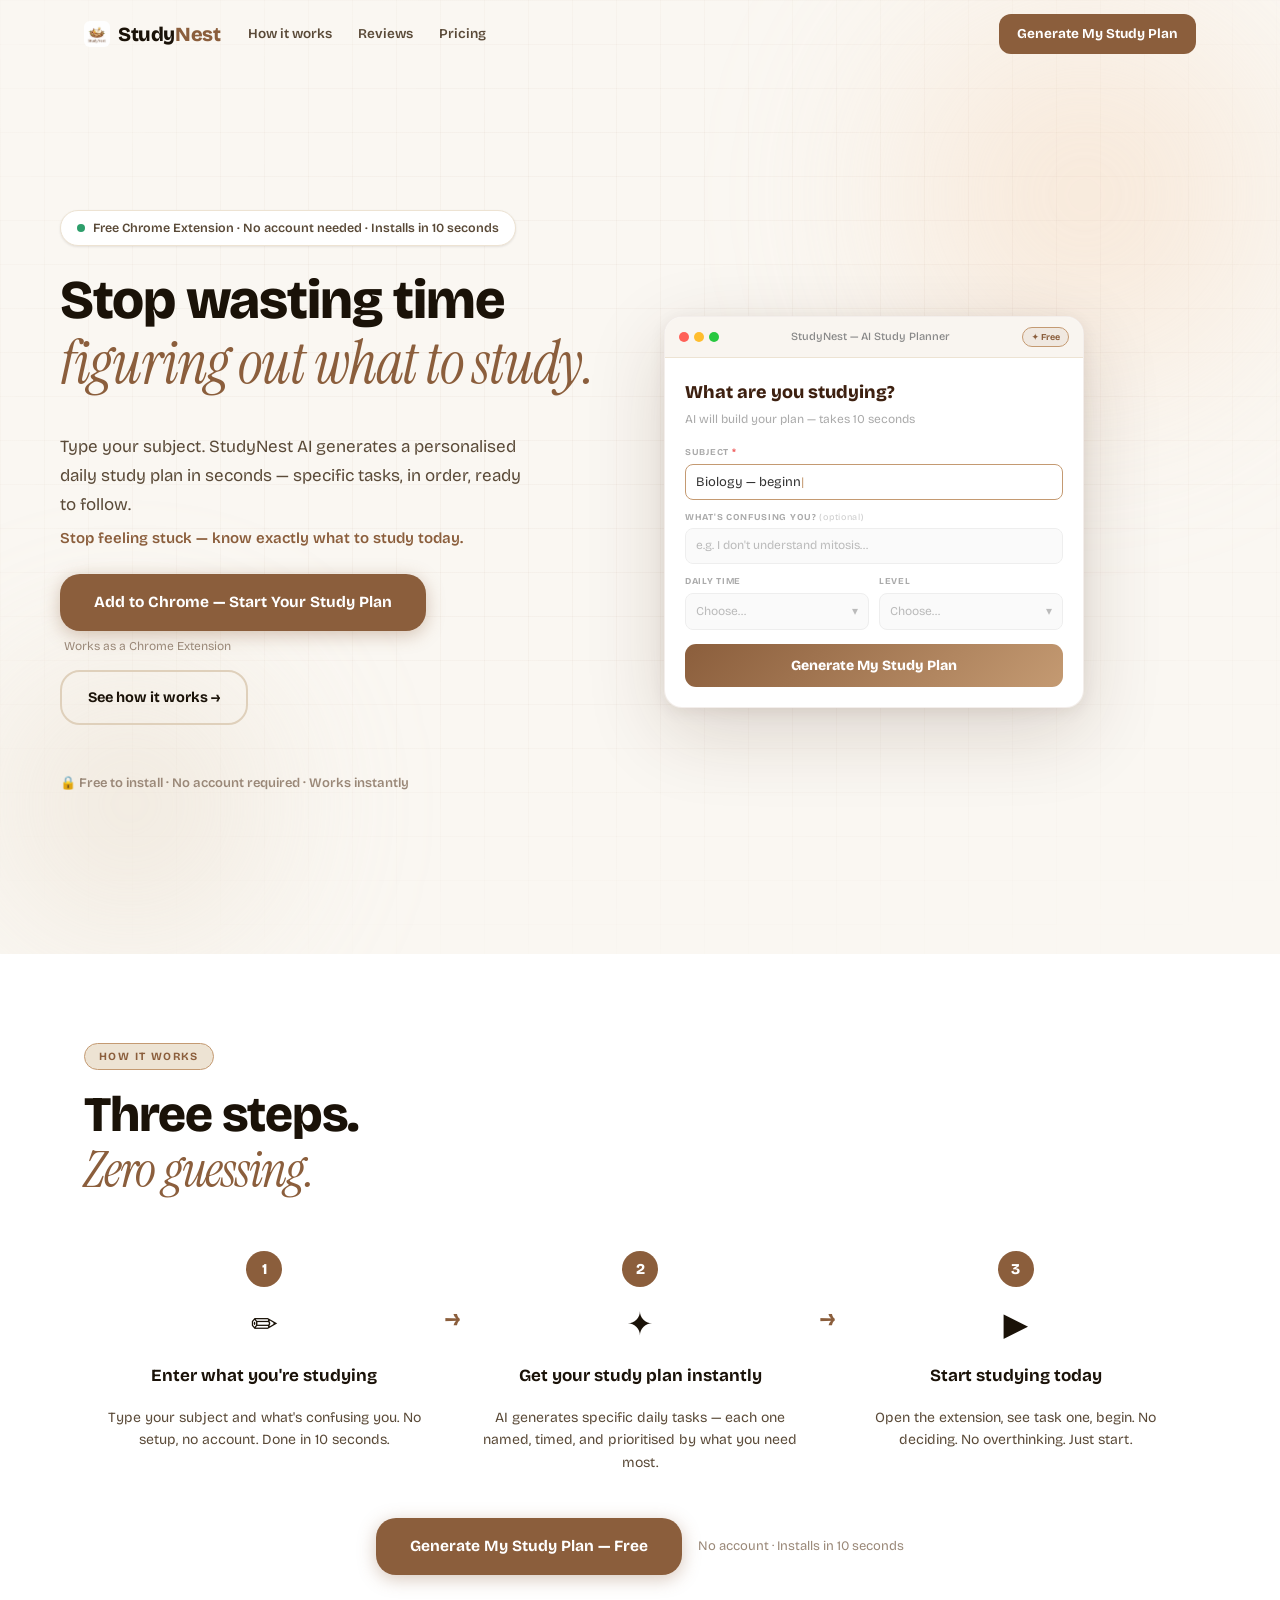
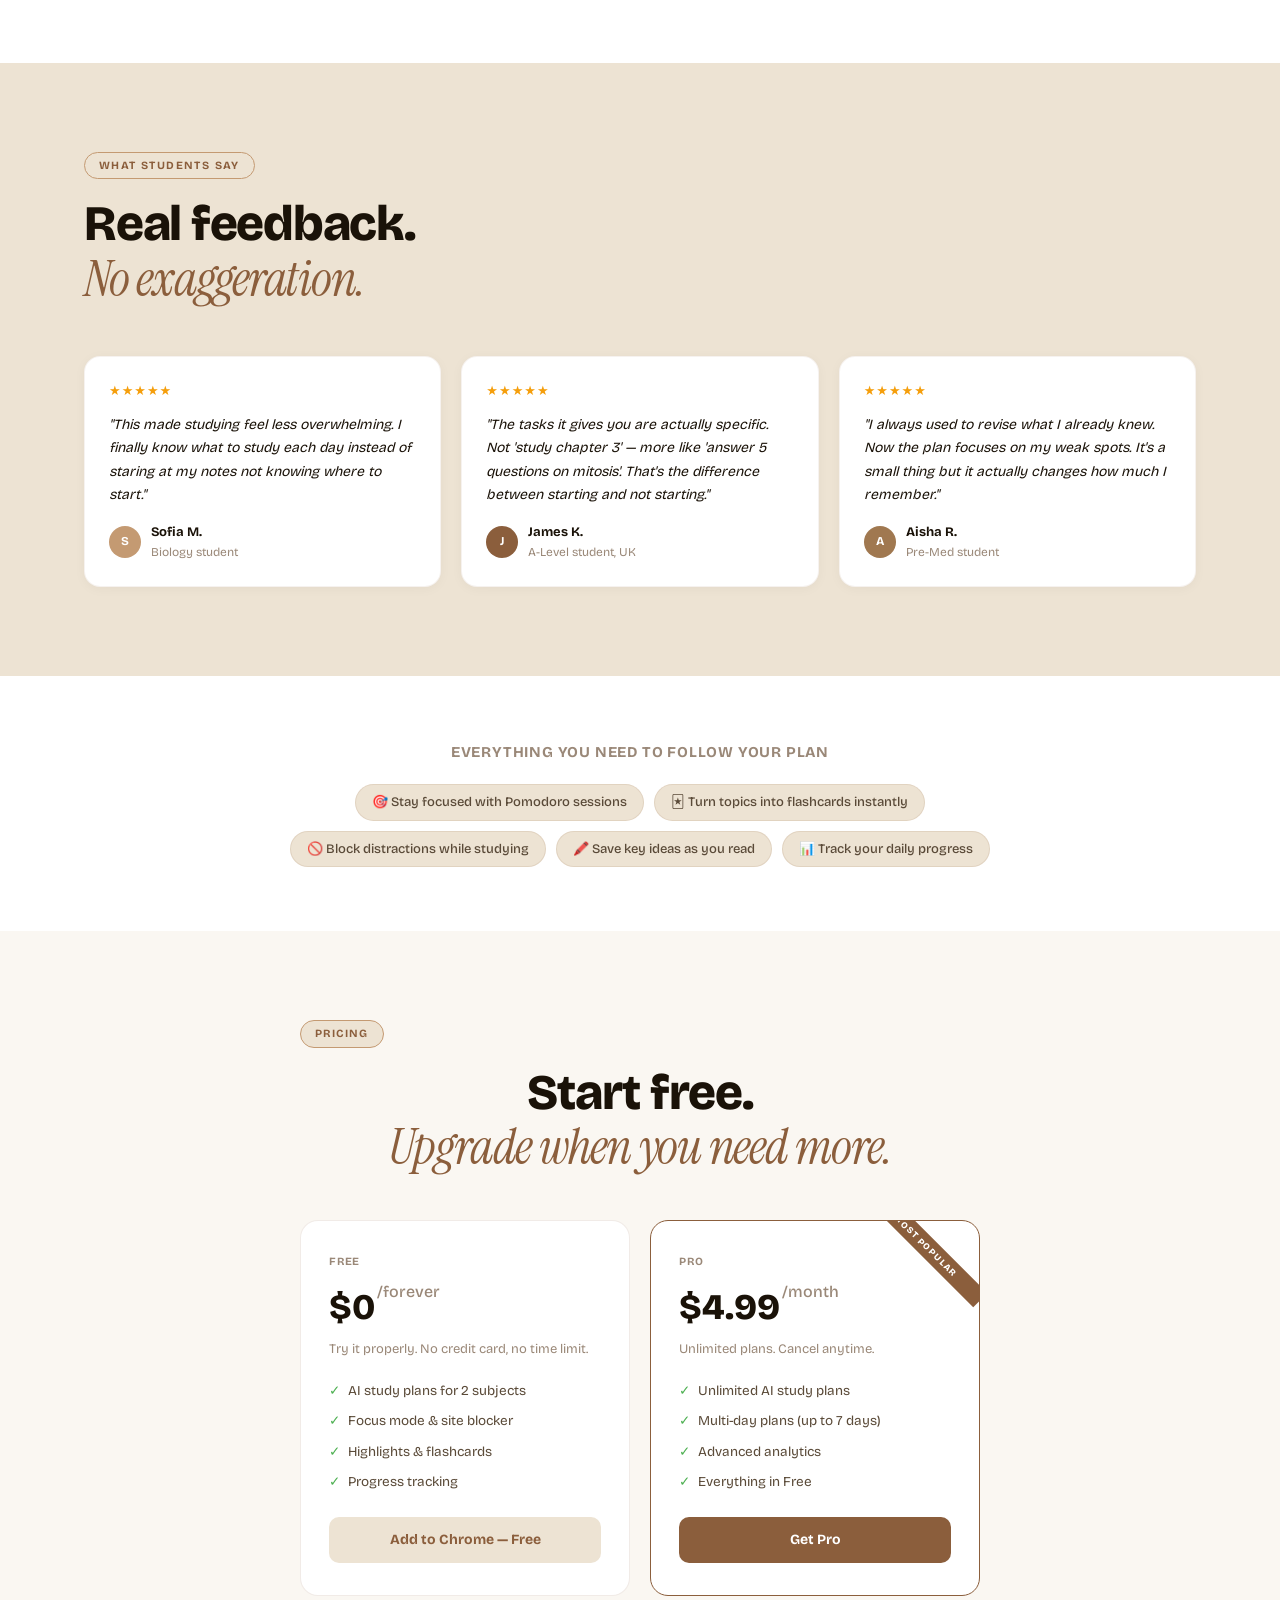
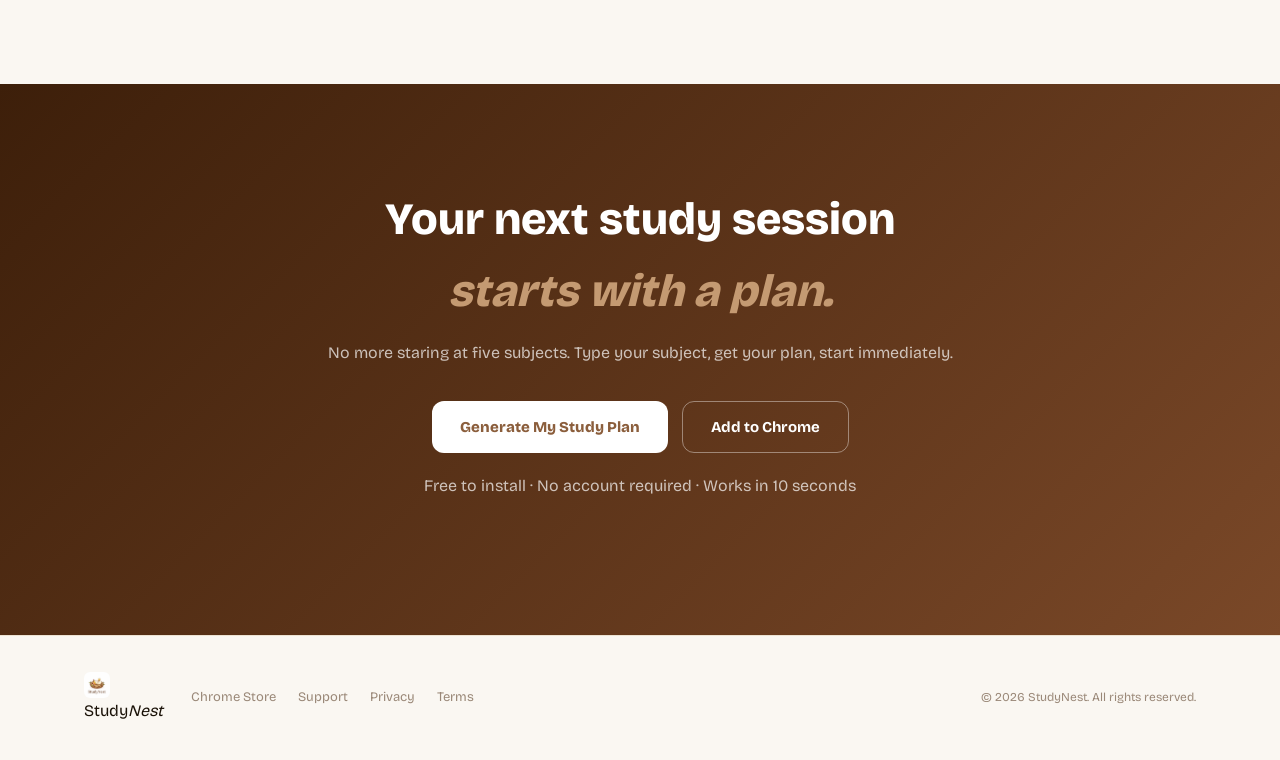
==== commit 3150ccdf: "Update index.html" ====
--- a/index.html
+++ b/index.html
@@ -4,14 +4,13 @@
   <meta charset="UTF-8" />
   <meta name="google-site-verification" content="prKCSMo2TBW13Zq3YUXMZnzzGLJk_jjMHZ3oj0NJ6gE" />
   <meta name="viewport" content="width=device-width, initial-scale=1.0" />
-  <title>AI Study Planner Chrome Extension — Know Exactly What to Study Next</title>
-  <meta name="description" content="Tell StudyNest what you're studying. Get a clear daily AI action plan in seconds — free Chrome extension, no account needed, installs in 10 seconds." />
-  <meta name="keywords" content="AI study planner chrome extension, what to study next AI, study action plan, student AI planner, chrome study extension, AI homework planner" />
+  <title>AI Study Plan Generator — Stop Wasting Time Figuring Out What to Study | StudyNest</title>
+  <meta name="description" content="Type your subject. StudyNest AI generates a personalised daily study plan in seconds. Free Chrome extension — no account needed." />
   <link rel="canonical" href="https://www.studynest.co/" />
   <meta property="og:type" content="website" />
   <meta property="og:url" content="https://www.studynest.co/" />
-  <meta property="og:title" content="StudyNest — AI Study Chrome Extension" />
-  <meta property="og:description" content="The Chrome extension that makes studying actually work. Free." />
+  <meta property="og:title" content="AI Study Plan Generator — StudyNest" />
+  <meta property="og:description" content="Stop wasting time figuring out what to study. Get a personalised study plan in seconds." />
   <meta property="og:image" content="https://www.studynest.co/assets/og-image.png" />
   <meta name="twitter:card" content="summary_large_image" />
   <script type="application/ld+json">{"@context":"https://schema.org","@type":"SoftwareApplication","name":"StudyNest","url":"https://www.studynest.co/","operatingSystem":"Chrome","applicationCategory":"EducationalApplication","offers":{"@type":"Offer","price":"0","priceCurrency":"USD"}}</script>
@@ -21,205 +20,264 @@
   <link href="https://fonts.googleapis.com/css2?family=Bricolage+Grotesque:opsz,wght@12..96,400;12..96,500;12..96,600;12..96,700;12..96,800&family=Instrument+Serif:ital@0;1&family=DM+Sans:wght@400;500;600&display=swap" rel="stylesheet" />
   <link rel="stylesheet" href="styles.css" />
   <style>
-    /* ── Transparency box in hero ── */
-    .hero-transparency{
-      display:flex;align-items:flex-start;gap:10px;
-      background:rgba(139,94,60,.08);border:1px solid rgba(139,94,60,.2);
-      border-radius:12px;padding:12px 16px;margin:16px 0 0;
-      font-size:13.5px;color:var(--ink-m);line-height:1.6;max-width:520px;
-    }
-    .ht-icon{font-size:16px;flex-shrink:0;margin-top:1px}
-
-    /* ── Hero 3-step flow ── */
-    .hero-flow{
-      display:flex;align-items:center;gap:8px;flex-wrap:wrap;
-      margin:20px 0 24px;
-    }
-    .hf-step{
-      display:flex;align-items:center;gap:8px;
-      background:white;border:1px solid rgba(139,94,60,.15);
-      border-radius:30px;padding:7px 14px;
-      font-size:13px;font-weight:600;color:var(--ink);
-      box-shadow:0 2px 8px rgba(0,0,0,.05);
-    }
-    .hf-step-active{background:var(--coffee) !important;color:white !important;border-color:var(--coffee) !important;transform:scale(1.06);transition:transform .2s ease,background .3s ease;}
-    .hf-step-active .hf-num{background:rgba(255,255,255,.2) !important;color:white !important;}
-    .hf-step{transition:background .3s ease,color .3s ease,border-color .3s ease,transform .2s ease;}
-    .hf-num{
-      width:20px;height:20px;border-radius:50%;
-      background:var(--latte);color:var(--coffee);
-      font-size:11px;font-weight:800;
-      display:flex;align-items:center;justify-content:center;flex-shrink:0;
-    }
-    .hf-step-result .hf-num{background:rgba(255,255,255,.2);color:white}
-    .hf-arrow{font-size:16px;color:var(--coffee);opacity:.5;font-weight:700}
-
-    /* ── How it's free note near pricing ── */
-    .hiw-free-note{
-      display:flex;align-items:flex-start;gap:10px;
-      background:rgba(139,94,60,.06);border:1px solid rgba(139,94,60,.15);
-      border-radius:12px;padding:14px 18px;margin:0 auto 40px;
-      font-size:13.5px;color:var(--ink-m);line-height:1.6;max-width:640px;text-align:left;
-    }
-
-    /* ── AI Planner Section ── */
-    .ai-planner-section{padding:100px 0;background:var(--cream)}
-    .aip-inner{display:grid;grid-template-columns:1fr 1fr;gap:64px;align-items:center}
-    .aip-steps{margin:28px 0 32px;display:flex;flex-direction:column;gap:16px}
-    .aip-step{display:flex;align-items:flex-start;gap:14px}
-    .aip-step-num{
-      width:28px;height:28px;border-radius:50%;
-      background:var(--coffee);color:white;font-size:12px;font-weight:800;
-      display:flex;align-items:center;justify-content:center;flex-shrink:0;margin-top:2px;
-    }
-    .aip-step strong{display:block;font-size:14.5px;font-weight:700;color:var(--ink);margin-bottom:2px}
-    .aip-step p{font-size:13px;color:var(--ink-l);margin:0}
-
-    /* Phone mockup */
-    .aip-visual{display:flex;justify-content:center}
-    .aip-phone-wrap{position:relative;width:300px;min-height:460px}
-    .aip-phone{
-      background:#7a4828;border-radius:22px;padding:20px 18px 24px;
-      width:300px;box-shadow:0 32px 80px rgba(60,30,10,.35),0 8px 24px rgba(60,30,10,.2);
-      position:relative;box-sizing:border-box;
-      transition:opacity .4s ease,transform .4s ease;
-    }
-    .aip-phone.aip-fade-out{opacity:0;transform:scale(.96) translateY(-10px);pointer-events:none}
-
-    /* Output screen */
-    .aip-phone-output{
-      position:absolute;top:0;left:0;width:100%;
-      background:#f5ede3;border-radius:22px;padding:20px 18px 24px;
-      box-shadow:0 32px 80px rgba(60,30,10,.35),0 8px 24px rgba(60,30,10,.2);
-      opacity:0;transform:translateY(18px) scale(.97);
-      transition:opacity .5s ease .1s,transform .5s ease .1s;
-      pointer-events:none;box-sizing:border-box;
-    }
-    .aip-phone-output.aip-visible{opacity:1;transform:none;pointer-events:auto}
-
-    .aip-phone-header{display:flex;align-items:center;justify-content:space-between;margin-bottom:18px}
-    .aip-ph-back{font-size:12px;color:rgba(255,255,255,.7)}
-    .aip-ph-badge{
-      font-size:9px;font-weight:700;letter-spacing:.8px;
-      background:rgba(255,255,255,.15);color:rgba(255,255,255,.9);
-      border:1px solid rgba(255,255,255,.2);border-radius:20px;padding:3px 8px;
-    }
-    .aip-phone-title{font-size:20px;font-weight:800;color:white;margin-bottom:4px;font-family:var(--fs)}
-    .aip-phone-sub{font-size:12px;color:rgba(255,255,255,.6);margin-bottom:16px}
-    .aip-form{background:white;border-radius:14px;padding:14px;display:flex;flex-direction:column;gap:10px}
-    .aip-field{display:flex;flex-direction:column;gap:4px}
-    .aip-field-label{font-size:9px;font-weight:700;letter-spacing:.8px;color:#888}
-    .aip-req{color:#E55}.aip-opt{color:#aaa;font-weight:400}
-    .aip-field-input{
-      font-size:12px;color:#333;padding:7px 10px;
-      border:1.5px solid #eee;border-radius:8px;background:#fafafa;
-      transition:border-color .25s,background .25s;overflow:hidden;white-space:nowrap;text-overflow:ellipsis;
-    }
-    .aip-field-input.aip-typing{border-color:#C49A72;background:#fff;color:#333}
-    .aip-field-input.aip-done{border-color:#6ab04c;background:#f7fff4;color:#333}
-    .aip-muted{color:#bbb}
-    .aip-field-row{display:grid;grid-template-columns:1fr 1fr;gap:8px}
-    .aip-field-select{
-      font-size:12px;color:#bbb;padding:7px 10px;
-      border:1.5px solid #eee;border-radius:8px;background:#fafafa;
-      display:flex;justify-content:space-between;transition:border-color .25s,color .25s;
-    }
-    .aip-field-select.aip-done{color:#333;border-color:#6ab04c;background:#f7fff4}
-    .aip-generate-btn{
-      width:100%;margin-top:14px;padding:14px;border-radius:12px;border:none;
-      background:linear-gradient(135deg,#8B5E3C,#C49A72);
-      color:white;font-size:14px;font-weight:800;font-family:var(--fs);
-      cursor:pointer;letter-spacing:.2px;position:relative;overflow:hidden;
-    }
-    .aip-btn-shimmer{
-      position:absolute;inset:0;
-      background:linear-gradient(90deg,transparent,rgba(255,255,255,.3),transparent);
-      transform:translateX(-100%);
-    }
-    .aip-generate-btn.aip-loading .aip-btn-shimmer{animation:aipShimmer .7s ease infinite}
-    @keyframes aipShimmer{to{transform:translateX(200%)}}
-
-    /* Output screen */
-    .out-header{display:flex;align-items:center;gap:8px;margin-bottom:12px}
-    .out-back{font-size:11px;color:#8B5E3C;font-weight:600}
-    .out-badge{font-size:9px;font-weight:700;letter-spacing:.6px;background:#fff3e0;color:#8B5E3C;border:1px solid #C49A72;border-radius:20px;padding:3px 8px;}
-    .out-day{font-size:21px;font-weight:800;color:#3d2010;font-family:var(--fs);margin-bottom:2px}
-    .out-sub{font-size:11px;color:#8B5E3C;margin-bottom:8px}
-    .out-prog-bar{height:4px;background:#e8ddd4;border-radius:4px;margin-bottom:3px}
-    .out-prog-fill{height:4px;background:#C49A72;border-radius:4px;width:0%;transition:width .6s ease}
-    .out-prog-label{font-size:10px;color:#bbb;text-align:right;margin-bottom:12px}
-    .out-start-btn{width:100%;padding:11px;border-radius:10px;border:none;background:#4CAF50;color:white;font-size:13px;font-weight:800;margin-bottom:12px;cursor:pointer;}
-    .out-tasks-bar{display:flex;justify-content:space-between;align-items:center;margin-bottom:7px}
-    .out-tasks-title{font-size:9px;font-weight:700;letter-spacing:.8px;color:#888}
-    .out-tasks-count{font-size:9px;font-weight:700;background:#f0e8e0;color:#8B5E3C;padding:2px 8px;border-radius:20px}
-    .out-task{
-      display:flex;align-items:flex-start;gap:8px;background:white;border-radius:10px;
-      padding:9px 10px;margin-bottom:5px;
-      opacity:0;transform:translateY(10px);transition:opacity .35s ease,transform .35s ease;
-    }
-    .out-task.out-in{opacity:1;transform:none}
-    .out-checkbox{width:15px;height:15px;border-radius:4px;border:1.5px solid #ddd;flex-shrink:0;margin-top:1px}
-    .out-task-text{font-size:10.5px;color:#444;line-height:1.5}
-    .out-momentum{font-size:10px;color:#C49A72;font-style:italic;margin:8px 0 6px;text-align:center}
-    .out-new-plan{width:100%;padding:9px;border-radius:10px;border:1.5px solid #e8ddd4;background:transparent;color:#8B5E3C;font-size:12px;font-weight:700;cursor:pointer;margin-bottom:6px}
-    .out-locked{background:#f9f3ee;border-radius:10px;padding:9px;font-size:10px;color:#aaa;text-align:center}
-    .out-locked strong{color:#C49A72}
-
-    @media(max-width:900px){
-      .aip-inner{grid-template-columns:1fr;gap:40px}
-      .aip-visual{order:-1}
-    }
-
-    /* ── Font size fixes (min 12pt = 16px) ── */
-    .fc-note{font-size:14px !important}
-    .hero-trust{font-size:14px !important}
-    .hero-desc{font-size:15px !important}
-    .section-eye{font-size:12px !important}
-    .tb-item span{font-size:13px !important}
-    .prob-card p{font-size:14px !important}
-    .sol-content p{font-size:15px !important}
-
-    /* ── Feature hero card ── */
-    .feat-hero{
-      display:flex;align-items:flex-start;gap:28px;
-      background:linear-gradient(135deg,#3d1f0a 0%,#7a4828 100%);
-      border-radius:20px;padding:36px 40px;margin-bottom:20px;
-      color:white;position:relative;overflow:hidden;
-    }
-    .feat-hero::before{
-      content:'';position:absolute;top:-40px;right:-40px;
-      width:200px;height:200px;border-radius:50%;
-      background:rgba(255,255,255,.04);
-    }
-    .feat-hero-icon{
-      font-size:36px;flex-shrink:0;
-      width:64px;height:64px;border-radius:16px;
-      background:rgba(255,255,255,.12);
-      display:flex;align-items:center;justify-content:center;
-    }
-    .feat-hero-tag{
-      font-size:10px;font-weight:700;letter-spacing:1px;text-transform:uppercase;
-      color:rgba(255,255,255,.5);margin-bottom:6px;
-    }
-    .feat-hero-title{font-size:24px;font-weight:800;margin:0 0 10px;font-family:var(--fs)}
-    .feat-hero-desc{font-size:15px;line-height:1.7;color:rgba(255,255,255,.8);margin:0 0 20px;max-width:560px}
-    .feat-hero-proof{display:flex;flex-wrap:wrap;gap:8px}
-    .fhp-item{
-      font-size:12.5px;font-weight:600;
-      background:rgba(255,255,255,.12);
-      border:1px solid rgba(255,255,255,.15);
-      border-radius:20px;padding:4px 12px;color:rgba(255,255,255,.9);
-    }
-    .feat-also-label{
-      font-size:12px;font-weight:700;letter-spacing:.6px;text-transform:uppercase;
-      color:var(--ink-l);margin:32px 0 16px;
-    }
-    .feat-grid-sm{margin-top:0}
-    @media(max-width:640px){
-      .feat-hero{flex-direction:column;gap:16px;padding:24px 20px}
-      .hero-flow{flex-direction:column;align-items:flex-start}
-      .hf-arrow{transform:rotate(90deg)}
-    }
+  /* ── Reveal system (must be self-contained, not rely on styles.css) ── */
+  .reveal{opacity:0;transform:translateY(22px);transition:opacity .6s ease,transform .6s ease}
+  .reveal.is-visible{opacity:1;transform:none}
+  .reveal-d1{transition-delay:.1s}
+  .reveal-d2{transition-delay:.2s}
+  .reveal-d3{transition-delay:.3s}
+  .reveal-d4{transition-delay:.4s}
+
+  /* ── Guarantee hero is never a blank grid (local file fallback) ── */
+  .hero{min-height:100vh;display:flex;align-items:center}
+  .hero-inner{display:grid;grid-template-columns:1fr 1fr;gap:48px;align-items:center;width:100%;padding:80px 0}
+  .hero-copy{display:flex;flex-direction:column;align-items:flex-start}
+  @media(max-width:900px){
+    .hero-inner{grid-template-columns:1fr}
+    .hero-visual{display:none}
+  }
+
+  /* Nav */
+  .nav-cta-text { display:none }
+
+  /* Hero tweaks */
+  .hero-h1 { font-size: clamp(2.2rem, 5vw, 3.4rem); line-height: 1.12; }
+  .hero-sub { font-size: 17px; color: var(--ink-m); max-width: 480px; line-height: 1.7; margin: 16px 0 8px; }
+  .hero-emotional {
+    font-size: 15px; font-weight: 600; color: var(--coffee);
+    margin: 0 0 24px; max-width: 420px; line-height: 1.5;
+  }
+  .hero-trust { font-size: 13px; color: var(--ink-l); margin-top: 12px; }
+  .hero-btn-wrap { display: flex; flex-direction: column; gap: 6px; align-items: flex-start; }
+  .hero-btn-note { font-size: 12px; color: var(--ink-l); padding-left: 4px; }
+
+  /* Estimated time label in demo */
+  .hpd-est-time {
+    font-size: 10.5px; color: #8B5E3C; font-weight: 600;
+    text-align: center; padding: 7px 0 2px;
+    opacity: 0.8;
+  }
+
+  /* Demo card */
+  .hero-planner-demo {
+    background: white; border-radius: 18px;
+    box-shadow: 0 24px 80px rgba(60,30,10,.16), 0 4px 16px rgba(60,30,10,.08);
+    overflow: hidden; width: 420px; max-width: 100%;
+    border: 1px solid rgba(139,94,60,.1);
+  }
+  .hpd-topbar {
+    display: flex; align-items: center; gap: 8px;
+    padding: 10px 14px; background: #f9f5f0;
+    border-bottom: 1px solid #ede3d3;
+  }
+  .hpd-dots { display: flex; gap: 5px; }
+  .hpd-dots span { width: 10px; height: 10px; border-radius: 50%; }
+  .hpd-dots span:nth-child(1){background:#ff6057}
+  .hpd-dots span:nth-child(2){background:#ffbd2e}
+  .hpd-dots span:nth-child(3){background:#28c840}
+  .hpd-title { flex: 1; font-size: 11px; color: #888; font-weight: 500; text-align: center; }
+  .hpd-badge {
+    font-size: 9px; font-weight: 700; background: #f0e8e0; color: #8B5E3C;
+    border: 1px solid #C49A72; border-radius: 20px; padding: 2px 8px;
+    transition: background .3s, color .3s, border-color .3s;
+  }
+  .hpd-screen { padding: 20px; }
+  .hpd-output { display: none; background: #f5ede3; }
+  .hpd-output.hpd-show { display: block; }
+  .hpd-hidden { display: none !important; }
+  .hpd-screen-title { font-size: 18px; font-weight: 800; color: #3d2010; font-family: var(--fs); margin-bottom: 3px; }
+  .hpd-screen-sub { font-size: 12px; color: #aaa; margin-bottom: 16px; }
+  .hpd-form { display: flex; flex-direction: column; gap: 10px; margin-bottom: 14px; }
+  .hpd-field { display: flex; flex-direction: column; gap: 4px; }
+  .hpd-field-row { display: flex; gap: 10px; }
+  .hpd-label { font-size: 9px; font-weight: 700; letter-spacing: .7px; color: #aaa; }
+  .hpd-input {
+    font-size: 13px; color: #333; padding: 8px 10px;
+    border: 1.5px solid #eee; border-radius: 8px; background: #fafafa;
+    min-height: 36px; line-height: 1.4;
+    transition: border-color .25s, background .25s;
+  }
+  .hpd-input.hpd-typing { border-color: #C49A72; background: #fff; }
+  .hpd-input.hpd-filled { border-color: #6ab04c; background: #f7fff4; }
+  .hpd-muted { color: #bbb; font-size: 12px; }
+  .hpd-cursor { animation: blink .8s step-end infinite; color: #C49A72; }
+  @keyframes blink { 50% { opacity: 0; } }
+  .hpd-select {
+    font-size: 12px; color: #bbb; padding: 8px 10px;
+    border: 1.5px solid #eee; border-radius: 8px; background: #fafafa;
+    display: flex; justify-content: space-between;
+    transition: border-color .25s, color .25s;
+  }
+  .hpd-select.hpd-filled { color: #333; border-color: #6ab04c; background: #f7fff4; }
+  .hpd-generate-btn {
+    width: 100%; padding: 13px; border-radius: 11px; border: none;
+    background: linear-gradient(135deg, #8B5E3C, #C49A72);
+    color: white; font-size: 14px; font-weight: 800;
+    cursor: pointer; position: relative; overflow: hidden; font-family: var(--fs);
+  }
+  .hpd-shimmer {
+    position: absolute; inset: 0;
+    background: linear-gradient(90deg, transparent, rgba(255,255,255,.3), transparent);
+    transform: translateX(-100%);
+  }
+  .hpd-generate-btn.hpd-loading .hpd-shimmer { animation: hpdShimmer .7s ease infinite; }
+  @keyframes hpdShimmer { to { transform: translateX(200%); } }
+  /* Output */
+  .hpd-out-header { display: flex; justify-content: space-between; align-items: flex-start; margin-bottom: 10px; }
+  .hpd-out-back { font-size: 11px; color: #8B5E3C; font-weight: 600; margin-bottom: 4px; }
+  .hpd-out-day { font-size: 20px; font-weight: 800; color: #3d2010; font-family: var(--fs); margin-bottom: 2px; }
+  .hpd-out-sub { font-size: 11px; color: #8B5E3C; }
+  .hpd-out-badge { font-size: 10px; font-weight: 700; background: #e8f5e9; color: #388e3c; border: 1px solid #a5d6a7; border-radius: 20px; padding: 4px 10px; white-space: nowrap; margin-top: 4px; }
+  .hpd-prog-bar { height: 4px; background: #e8ddd4; border-radius: 4px; margin-bottom: 3px; }
+  .hpd-prog-fill { height: 4px; background: #C49A72; border-radius: 4px; width: 0%; transition: width .5s ease; }
+  .hpd-prog-label { font-size: 10px; color: #bbb; text-align: right; margin-bottom: 12px; }
+  .hpd-start-btn { width: 100%; padding: 11px; border-radius: 9px; border: none; background: #4CAF50; color: white; font-size: 13px; font-weight: 800; margin-bottom: 12px; cursor: pointer; transition: background .4s; }
+  .hpd-tasks-label { display: flex; justify-content: space-between; align-items: center; margin-bottom: 8px; font-size: 9px; font-weight: 700; letter-spacing: .7px; color: #888; }
+  .hpd-tasks-count { background: #f0e8e0; color: #8B5E3C; padding: 2px 8px; border-radius: 20px; }
+  .hpd-task {
+    display: flex; align-items: flex-start; gap: 8px;
+    background: white; border-radius: 9px; padding: 9px 10px; margin-bottom: 6px;
+    opacity: 0; transform: translateY(8px); transition: opacity .35s ease, transform .35s ease;
+  }
+  .hpd-task.hpd-in { opacity: 1; transform: none; }
+  .hpd-task.hpd-done .hpd-task-text { text-decoration: line-through; color: #bbb; }
+  .hpd-cb {
+    width: 15px; height: 15px; border-radius: 4px; border: 1.5px solid #ddd;
+    flex-shrink: 0; margin-top: 1px; position: relative;
+    transition: background .2s, border-color .2s;
+  }
+  .hpd-cb.hpd-checked { background: #4CAF50; border-color: #4CAF50; }
+  .hpd-cb.hpd-checked::after {
+    content: ''; position: absolute; left: 3px; top: 1px;
+    width: 5px; height: 8px; border: 2px solid white;
+    border-top: none; border-left: none; transform: rotate(45deg);
+  }
+  .hpd-task-text { font-size: 11px; color: #444; line-height: 1.5; transition: color .3s; }
+  .hpd-time { color: #aaa; }
+  .hpd-momentum { font-size: 10px; color: #4CAF50; font-weight: 700; text-align: center; margin: 8px 0 0; opacity: 0; transition: opacity .5s; }
+
+  /* Float badge */
+  .hpd-float-badge {
+    position: absolute; top: -14px; right: 20px;
+    background: white; border-radius: 20px; padding: 6px 12px;
+    font-size: 12px; font-weight: 600; color: #3d2010;
+    box-shadow: 0 4px 16px rgba(0,0,0,.1);
+    border: 1px solid rgba(139,94,60,.1);
+    opacity: 0; transform: translateY(6px);
+    transition: opacity .4s, transform .4s;
+  }
+  .hero-visual { position: relative; }
+  .hpd-float-badge.hpd-badge-show { opacity: 1; transform: none; }
+
+  /* ════════════════════════════════════════
+     HOW IT WORKS
+  ════════════════════════════════════════ */
+  .hiw-section { padding: 88px 0; background: white; }
+  .hiw-steps {
+    display: flex; align-items: flex-start; gap: 0;
+    margin: 52px 0 44px;
+  }
+  .hiw-step {
+    flex: 1; text-align: center; padding: 0 20px;
+    display: flex; flex-direction: column; align-items: center; gap: 12px;
+  }
+  .hiw-step-num {
+    width: 36px; height: 36px; border-radius: 50%;
+    background: var(--coffee); color: white;
+    font-size: 15px; font-weight: 800;
+    display: flex; align-items: center; justify-content: center;
+    flex-shrink: 0;
+  }
+  .hiw-step-icon { font-size: 32px; }
+  .hiw-step h3 { font-size: 17px; font-weight: 700; color: var(--ink); margin: 0 0 6px; font-family: var(--fb); }
+  .hiw-step p { font-size: 14px; color: var(--ink-m); line-height: 1.6; margin: 0; }
+  .hiw-connector { font-size: 24px; color: var(--coffee); opacity: .25; flex-shrink: 0; margin-top: 48px; font-weight: 700; }
+  .hiw-cta { display: flex; align-items: center; gap: 16px; justify-content: center; flex-wrap: wrap; }
+  .hiw-cta-note { font-size: 13px; color: var(--ink-l); }
+
+  /* ════════════════════════════════════════
+     TESTIMONIALS
+  ════════════════════════════════════════ */
+  .testi-section { padding: 88px 0; background: var(--latte); }
+  .testi-grid {
+    display: grid; grid-template-columns: repeat(3, 1fr);
+    gap: 20px; margin-top: 48px;
+  }
+  .testi-card {
+    background: white; border-radius: 16px; padding: 24px;
+    border: 1px solid rgba(139,94,60,.08);
+    box-shadow: 0 2px 12px rgba(0,0,0,.04);
+  }
+  .testi-stars { color: #F59E0B; font-size: 13px; margin-bottom: 12px; letter-spacing: 1px; }
+  .testi-quote { font-size: 14px; color: var(--ink); line-height: 1.65; margin: 0 0 16px; font-style: italic; }
+  .testi-author { display: flex; align-items: center; gap: 10px; }
+  .testi-av {
+    width: 32px; height: 32px; border-radius: 50%;
+    font-size: 12px; font-weight: 700; color: white;
+    display: flex; align-items: center; justify-content: center; flex-shrink: 0;
+  }
+  .testi-name { font-size: 13px; font-weight: 700; color: var(--ink); }
+  .testi-role { font-size: 12px; color: var(--ink-l); }
+
+  /* ════════════════════════════════════════
+     ALSO INCLUDES (secondary, minimal)
+  ════════════════════════════════════════ */
+  .also-section { padding: 64px 0; background: white; border-top: 1px solid var(--latte); }
+  .also-inner { max-width: 700px; margin: 0 auto; text-align: center; }
+  .also-title { font-size: 15px; font-weight: 700; color: var(--ink-l); margin-bottom: 20px; text-transform: uppercase; letter-spacing: .8px; }
+  .also-chips { display: flex; flex-wrap: wrap; gap: 10px; justify-content: center; }
+  .also-chip {
+    font-size: 13px; color: var(--ink-m); background: var(--latte);
+    border: 1px solid rgba(139,94,60,.12); border-radius: 20px;
+    padding: 7px 16px; font-weight: 500;
+  }
+
+  /* ════════════════════════════════════════
+     FINAL CTA
+  ════════════════════════════════════════ */
+  .final-cta-v2 { padding: 100px 0; background: linear-gradient(135deg, #3d1f0a 0%, #7a4828 100%); text-align: center; }
+  .final-cta-v2 h2 { font-size: clamp(1.8rem, 4vw, 2.8rem); color: white; font-family: var(--fs); font-weight: 800; margin-bottom: 12px; }
+  .final-cta-v2 h2 em { font-style: italic; color: #C49A72; }
+  .final-cta-v2 p { font-size: 16px; color: rgba(255,255,255,.7); margin-bottom: 36px; }
+  .final-cta-v2 .cta-btns { display: flex; gap: 14px; justify-content: center; flex-wrap: wrap; }
+  .btn-white { background: white; color: var(--coffee); font-weight: 800; border-radius: 12px; padding: 14px 28px; font-size: 15px; text-decoration: none; display: inline-flex; align-items: center; gap: 8px; transition: transform .2s, box-shadow .2s; }
+  .btn-white:hover { transform: translateY(-2px); box-shadow: 0 8px 24px rgba(0,0,0,.2); }
+  .btn-outline-white { background: transparent; color: white; border: 1.5px solid rgba(255,255,255,.4); font-weight: 700; border-radius: 12px; padding: 13px 28px; font-size: 15px; text-decoration: none; display: inline-flex; align-items: center; gap: 8px; transition: border-color .2s, background .2s; }
+  .btn-outline-white:hover { border-color: white; background: rgba(255,255,255,.08); }
+  .final-cta-note { font-size: 13px; color: rgba(255,255,255,.45); margin-top: 20px; }
+
+  /* ════════════════════════════════════════
+     PRICING (simplified)
+  ════════════════════════════════════════ */
+  .pricing-simple { padding: 88px 0; background: var(--cream); }
+  .pricing-simple-inner { max-width: 680px; margin: 0 auto; }
+  .pricing-cards { display: grid; grid-template-columns: 1fr 1fr; gap: 20px; margin-top: 44px; }
+  .pc { background: white; border-radius: 18px; padding: 32px 28px; border: 1.5px solid rgba(139,94,60,.12); }
+  .pc.pc-pro { border-color: var(--coffee); position: relative; overflow: hidden; }
+  .pc.pc-pro::before { content: 'MOST POPULAR'; position: absolute; top: 14px; right: -24px; background: var(--coffee); color: white; font-size: 9px; font-weight: 800; letter-spacing: 1px; padding: 3px 36px; transform: rotate(45deg); }
+  .pc-label { font-size: 11px; font-weight: 700; letter-spacing: .8px; color: var(--ink-l); text-transform: uppercase; margin-bottom: 8px; }
+  .pc-price { font-size: 36px; font-weight: 800; color: var(--ink); font-family: var(--fs); margin-bottom: 4px; }
+  .pc-price span { font-size: 16px; font-weight: 500; color: var(--ink-l); }
+  .pc-desc { font-size: 13px; color: var(--ink-l); margin-bottom: 20px; line-height: 1.5; }
+  .pc-items { list-style: none; padding: 0; margin: 0 0 24px; display: flex; flex-direction: column; gap: 9px; }
+  .pc-items li { font-size: 13.5px; color: var(--ink-m); display: flex; align-items: center; gap: 8px; }
+  .pc-items li::before { content: '✓'; color: #4CAF50; font-weight: 700; flex-shrink: 0; }
+  .pc-cta { display: block; width: 100%; padding: 12px; border-radius: 10px; text-align: center; font-size: 14px; font-weight: 700; text-decoration: none; border: none; cursor: pointer; }
+  .pc-cta-free { background: var(--latte); color: var(--coffee); }
+  .pc-cta-pro { background: var(--coffee); color: white; }
+
+  /* ════════════════════════════════════════
+     RESPONSIVE
+  ════════════════════════════════════════ */
+  @media(max-width: 900px) {
+    .hiw-steps { flex-direction: column; align-items: center; }
+    .hiw-connector { transform: rotate(90deg); margin: 0; }
+    .testi-grid { grid-template-columns: 1fr; }
+    .pricing-cards { grid-template-columns: 1fr; }
+  }
+  @media(max-width: 640px) {
+    .hiw-section, .testi-section, .also-section, .pricing-simple { padding: 56px 0; }
+  }
   </style>
 </head>
 <body>
@@ -232,14 +290,12 @@
       <span>Study<em>Nest</em></span>
     </a>
     <nav class="nav-links">
-      <a href="/features">Features</a>
-      <a href="/screenshots">Screenshots</a>
-      <a href="/reviews">Reviews</a>
-      <a href="/pricing">Pricing</a>
+      <a href="#how-it-works">How it works</a>
+      <a href="#testimonials">Reviews</a>
+      <a href="#pricing">Pricing</a>
     </nav>
     <a href="https://chromewebstore.google.com/detail/studynest-%E2%80%93-ai-study-plan/hekgdccoflelefibgbdhgmajaodmkgdl" target="_blank" rel="noopener" class="btn btn-nav">
-      <svg width="15" height="15" viewBox="0 0 20 20" fill="none"><path d="M10 2C5.58 2 2 5.58 2 10s3.58 8 8 8 8-3.58 8-8-3.58-8-8-8zm0 14.4A6.4 6.4 0 113.6 10 6.4 6.4 0 0110 16.4z" fill="currentColor" opacity=".4"/><path d="M10 3.6a6.4 6.4 0 016.4 6.4H10V3.6z" fill="currentColor"/><path d="M10 10l-4.4 7.6A6.4 6.4 0 013.6 10H10z" fill="currentColor" opacity=".7"/><path d="M10 10l4.4 7.6a6.4 6.4 0 01-8.8 0L10 10z" fill="currentColor" opacity=".5"/></svg>
-      Get AI Planner — Free
+      Generate My Study Plan
     </a>
   </div>
 </header>
@@ -265,91 +321,52 @@
       </div>
 
       <h1 class="hero-h1 reveal reveal-d1">
-        Know Exactly<br/>
-        <em>What to Study Next.</em>
+        Stop wasting time<br/>
+        <em>figuring out what to study.</em>
       </h1>
 
       <p class="hero-sub reveal reveal-d2">
-        Most students waste 20 minutes every session deciding where to start.<br/>
-        StudyNest's AI Planner ends that — tell it your subject, get a clear daily action plan in seconds.
+        Type your subject. StudyNest AI generates a personalised daily study plan in seconds — specific tasks, in order, ready to follow.
       </p>
 
-      <!-- The ONE flow — Empty → Action → Result -->
-      <div class="hero-flow reveal reveal-d2">
-        <div class="hf-step" id="hfStep1">
-          <span class="hf-num">1</span>
-          <span class="hf-text">Type your subject</span>
+      <p class="hero-emotional reveal reveal-d2">Stop feeling stuck — know exactly what to study today.</p>
+
+      <div class="hero-btns reveal reveal-d3">
+        <div class="hero-btn-wrap">
+          <a href="https://chromewebstore.google.com/detail/studynest-%E2%80%93-ai-study-plan/hekgdccoflelefibgbdhgmajaodmkgdl" target="_blank" rel="noopener" class="btn btn-primary btn-lg">
+            Add to Chrome — Start Your Study Plan
+          </a>
+          <span class="hero-btn-note">Works as a Chrome Extension</span>
         </div>
-        <span class="hf-arrow">→</span>
-        <div class="hf-step" id="hfStep2">
-          <span class="hf-num">2</span>
-          <span class="hf-text">AI builds your plan</span>
-        </div>
-        <span class="hf-arrow">→</span>
-        <div class="hf-step" id="hfStep3">
-          <span class="hf-num">3</span>
-          <span class="hf-text">Start studying in seconds</span>
-        </div>
-      </div>
-      <script>
-      (function(){
-        var steps = [
-          document.getElementById('hfStep1'),
-          document.getElementById('hfStep2'),
-          document.getElementById('hfStep3')
-        ];
-        var cur = 0;
-        function highlight(i){
-          steps.forEach(function(s,idx){
-            s.classList.toggle('hf-step-active', idx === i);
-          });
-        }
-        highlight(0);
-        setInterval(function(){
-          cur = (cur + 1) % steps.length;
-          highlight(cur);
-        }, 1400);
-      })();
-      </script>
-
-      <div class="hero-btns reveal reveal-d3">
-        <a href="https://chromewebstore.google.com/detail/studynest-%E2%80%93-ai-study-plan/hekgdccoflelefibgbdhgmajaodmkgdl" target="_blank" rel="noopener" class="btn btn-primary btn-lg">
-          <svg width="20" height="20" viewBox="0 0 20 20" fill="none"><path d="M10 2C5.58 2 2 5.58 2 10s3.58 8 8 8 8-3.58 8-8-3.58-8-8-8zm0 14.4A6.4 6.4 0 113.6 10 6.4 6.4 0 0110 16.4z" fill="white" opacity=".3"/><path d="M10 3.6a6.4 6.4 0 016.4 6.4H10V3.6z" fill="white"/><path d="M10 10l-4.4 7.6A6.4 6.4 0 013.6 10H10z" fill="white" opacity=".7"/><path d="M10 10l4.4 7.6a6.4 6.4 0 01-8.8 0L10 10z" fill="white" opacity=".5"/></svg>
-          Get the AI Planner — Free
+        <a href="#how-it-works" class="btn btn-ghost btn-lg">
+          See how it works →
         </a>
-        <a href="#ai-planner" class="btn btn-ghost btn-lg">See how it works →</a>
-      </div>
-
-      <p class="hero-trust reveal reveal-d3">🔒 No account required · Works instantly · Free to install</p>
+      </div>
+
+      <p class="hero-trust reveal reveal-d3">🔒 Free to install · No account required · Works instantly</p>
     </div>
 
-    <!-- AI Planner focused hero demo -->
+    <!-- Demo -->
     <div class="hero-visual reveal reveal-d2">
+      <div class="hpd-float-badge" id="hpdFloatBadge">✓ Plan generated in 3 seconds</div>
       <div class="hero-planner-demo">
-
-        <!-- Demo header bar -->
         <div class="hpd-topbar">
           <div class="hpd-dots"><span></span><span></span><span></span></div>
-          <div class="hpd-title">
-            <img src="assets/icon.png" alt="" style="width:14px;height:14px;border-radius:3px;vertical-align:middle;margin-right:5px" onerror="this.style.display='none'" />
-            StudyNest — AI Study Planner
-          </div>
-          <div class="hpd-badge">✦ FREE</div>
+          <div class="hpd-title">StudyNest — AI Study Planner</div>
+          <div class="hpd-badge" id="hpdScreenLabel">✦ Free</div>
         </div>
 
-        <!-- SCREEN A: Input form -->
+        <!-- Input screen -->
         <div class="hpd-screen" id="hpdInput">
-          <div class="hpd-screen-header">
-            <div class="hpd-screen-title">What are you studying?</div>
-            <div class="hpd-screen-sub">Get clear daily tasks in seconds</div>
-          </div>
+          <div class="hpd-screen-title">What are you studying?</div>
+          <div class="hpd-screen-sub">AI will build your plan — takes 10 seconds</div>
           <div class="hpd-form">
             <div class="hpd-field">
               <div class="hpd-label">SUBJECT <span style="color:#e55">*</span></div>
               <div class="hpd-input" id="hpdSubject"><span class="hpd-cursor">|</span></div>
             </div>
             <div class="hpd-field">
-              <div class="hpd-label">WHAT'S CONFUSING YOU? <span style="color:#bbb;font-weight:400">(optional)</span></div>
+              <div class="hpd-label">WHAT'S CONFUSING YOU? <span style="color:#ccc;font-weight:400">(optional)</span></div>
               <div class="hpd-input hpd-muted" id="hpdConfuse">e.g. I don't understand mitosis…</div>
             </div>
             <div class="hpd-field-row">
@@ -365,144 +382,270 @@
           </div>
           <button class="hpd-generate-btn" id="hpdBtn">
             <span class="hpd-shimmer"></span>
-            <span id="hpdBtnTxt">✦ Generate My Action Plan</span>
+            <span id="hpdBtnTxt">Generate My Study Plan</span>
           </button>
         </div>
 
-        <!-- SCREEN B: Output plan (Day 1 of 2, honest free limit) -->
+        <!-- Output screen -->
         <div class="hpd-screen hpd-output" id="hpdOutput">
           <div class="hpd-out-header">
             <div>
               <div class="hpd-out-back">← Back</div>
-              <div class="hpd-out-day">Day 1 of 2</div>
-              <div class="hpd-out-sub">Complete today's tasks to stay on track</div>
-            </div>
-            <div class="hpd-out-badge">🧪 BIOLOGY</div>
+              <div class="hpd-out-day" id="hpdDayLabel">Day 1 of 2</div>
+              <div class="hpd-out-sub" id="hpdDaySub">Complete today's tasks to stay on track</div>
+            </div>
+            <div class="hpd-out-badge" id="hpdDayBadge">🧪 BIOLOGY</div>
           </div>
           <div class="hpd-prog-bar"><div class="hpd-prog-fill" id="hpdFill"></div></div>
-          <div class="hpd-prog-label">0/3 tasks completed</div>
-          <button class="hpd-start-btn">▶ Start Today's Tasks</button>
+          <div class="hpd-prog-label" id="hpdProgLabel">0/3 tasks completed</div>
+          <button class="hpd-start-btn" id="hpdStartBtn">▶ Start Today's Tasks</button>
           <div class="hpd-tasks-label">
-            <span>TODAY'S TASKS</span><span class="hpd-tasks-count">3 left</span>
+            <span id="hpdTasksTitle">TODAY'S TASKS</span>
+            <span class="hpd-tasks-count" id="hpdTasksCount">3 left</span>
           </div>
-          <div class="hpd-task" id="hpdT1">
-            <div class="hpd-cb"></div>
-            <div class="hpd-task-text">Read: Open Biology textbook, highlight unfamiliar terms <span class="hpd-time">(20 min)</span></div>
+
+          <!-- Day 1 tasks -->
+          <div id="hpdDay1Tasks">
+            <div class="hpd-task" id="hpdT1">
+              <div class="hpd-cb" id="hpdCb1"></div>
+              <div class="hpd-task-text">Learn: Cell structure — nucleus, membrane, mitochondria <span class="hpd-time">(15 min)</span></div>
+            </div>
+            <div class="hpd-task" id="hpdT2">
+              <div class="hpd-cb" id="hpdCb2"></div>
+              <div class="hpd-task-text">Watch: 10-min intro video on cell division <span class="hpd-time">(10 min)</span></div>
+            </div>
+            <div class="hpd-task" id="hpdT3">
+              <div class="hpd-cb" id="hpdCb3"></div>
+              <div class="hpd-task-text">Practice: Answer 5 questions on mitosis stages <span class="hpd-time">(20 min)</span></div>
+            </div>
           </div>
-          <div class="hpd-task" id="hpdT2">
-            <div class="hpd-cb"></div>
-            <div class="hpd-task-text">Define: Write the 5 key Biology concepts in plain language <span class="hpd-time">(15 min)</span></div>
+          <div class="hpd-est-time">⏱ Estimated time: ~45 minutes</div>
+
+          <!-- Day 2 tasks -->
+          <div id="hpdDay2Tasks" style="display:none">
+            <div class="hpd-task hpd-in" id="hpdT4">
+              <div class="hpd-cb" id="hpdCb4"></div>
+              <div class="hpd-task-text">Review yesterday's notes from memory <span class="hpd-time">(15 min)</span></div>
+            </div>
+            <div class="hpd-task hpd-in" id="hpdT5">
+              <div class="hpd-cb" id="hpdCb5"></div>
+              <div class="hpd-task-text">Draw and label a mitosis diagram <span class="hpd-time">(20 min)</span></div>
+            </div>
+            <div class="hpd-task hpd-in" id="hpdT6">
+              <div class="hpd-cb" id="hpdCb6"></div>
+              <div class="hpd-task-text">Flashcard quiz — aim for 80% accuracy <span class="hpd-time">(20 min)</span></div>
+            </div>
           </div>
-          <div class="hpd-task" id="hpdT3">
-            <div class="hpd-cb"></div>
-            <div class="hpd-task-text">Watch: Find a beginner video on mitosis, take 3 bullet notes <span class="hpd-time">(20 min)</span></div>
+
+          <div class="hpd-momentum" id="hpdMomentum">🎉 Day 1 done! Day 2 is ready.</div>
+        </div>
+      </div>
+    </div>
+  </div>
+</section>
+
+<!-- ════════════════════════════════════════════════
+     HOW IT WORKS
+════════════════════════════════════════════════ -->
+<section class="hiw-section" id="how-it-works">
+  <div class="container">
+    <div class="section-eye">How it works</div>
+    <h2 class="section-h2 reveal reveal-d1">Three steps.<br /><em>Zero guessing.</em></h2>
+
+    <div class="hiw-steps">
+      <div class="hiw-step reveal reveal-d1">
+        <div class="hiw-step-num">1</div>
+        <div class="hiw-step-icon">✏️</div>
+        <h3>Enter what you're studying</h3>
+        <p>Type your subject and what's confusing you. No setup, no account. Done in 10 seconds.</p>
+      </div>
+      <div class="hiw-connector reveal reveal-d2">→</div>
+      <div class="hiw-step reveal reveal-d2">
+        <div class="hiw-step-num">2</div>
+        <div class="hiw-step-icon">✦</div>
+        <h3>Get your study plan instantly</h3>
+        <p>AI generates specific daily tasks — each one named, timed, and prioritised by what you need most.</p>
+      </div>
+      <div class="hiw-connector reveal reveal-d3">→</div>
+      <div class="hiw-step reveal reveal-d3">
+        <div class="hiw-step-num">3</div>
+        <div class="hiw-step-icon">▶</div>
+        <h3>Start studying today</h3>
+        <p>Open the extension, see task one, begin. No deciding. No overthinking. Just start.</p>
+      </div>
+    </div>
+
+    <div class="hiw-cta reveal">
+      <a href="https://chromewebstore.google.com/detail/studynest-%E2%80%93-ai-study-plan/hekgdccoflelefibgbdhgmajaodmkgdl" target="_blank" rel="noopener" class="btn btn-primary btn-lg">
+        Generate My Study Plan — Free
+      </a>
+      <span class="hiw-cta-note">No account · Installs in 10 seconds</span>
+    </div>
+  </div>
+</section>
+
+<!-- ════════════════════════════════════════════════
+     TESTIMONIALS (honest, realistic tone)
+════════════════════════════════════════════════ -->
+<section class="testi-section" id="testimonials">
+  <div class="container">
+    <div class="section-eye">What students say</div>
+    <h2 class="section-h2 reveal reveal-d1">Real feedback.<br /><em>No exaggeration.</em></h2>
+
+    <div class="testi-grid">
+      <div class="testi-card reveal reveal-d1">
+        <div class="testi-stars">★★★★★</div>
+        <p class="testi-quote">"This made studying feel less overwhelming. I finally know what to study each day instead of staring at my notes not knowing where to start."</p>
+        <div class="testi-author">
+          <div class="testi-av" style="background:#C49A72">S</div>
+          <div>
+            <div class="testi-name">Sofia M.</div>
+            <div class="testi-role">Biology student</div>
           </div>
-          <div class="hpd-momentum">⚡ Day 2 ready — keep your momentum going</div>
         </div>
-
-      </div>
-      <!-- Single float badge — relevant to AI planner -->
-      <div class="float-tag ft-1 reveal reveal-d3">✨ AI just built your plan</div>
+      </div>
+      <div class="testi-card reveal reveal-d2">
+        <div class="testi-stars">★★★★★</div>
+        <p class="testi-quote">"The tasks it gives you are actually specific. Not 'study chapter 3' — more like 'answer 5 questions on mitosis'. That's the difference between starting and not starting."</p>
+        <div class="testi-author">
+          <div class="testi-av" style="background:#8B5E3C">J</div>
+          <div>
+            <div class="testi-name">James K.</div>
+            <div class="testi-role">A-Level student, UK</div>
+          </div>
+        </div>
+      </div>
+      <div class="testi-card reveal reveal-d3">
+        <div class="testi-stars">★★★★★</div>
+        <p class="testi-quote">"I always used to revise what I already knew. Now the plan focuses on my weak spots. It's a small thing but it actually changes how much I remember."</p>
+        <div class="testi-author">
+          <div class="testi-av" style="background:#A07850">A</div>
+          <div>
+            <div class="testi-name">Aisha R.</div>
+            <div class="testi-role">Pre-Med student</div>
+          </div>
+        </div>
+      </div>
     </div>
-
-<style>
-/* ── Hero Planner Demo ── */
-.hero-planner-demo{
-  background:white;border-radius:18px;
-  box-shadow:0 24px 80px rgba(60,30,10,.18),0 4px 16px rgba(60,30,10,.1);
-  overflow:hidden;width:420px;max-width:100%;
-  border:1px solid rgba(139,94,60,.1);
-}
-.hpd-topbar{
-  display:flex;align-items:center;gap:8px;
-  padding:10px 14px;background:#f9f5f0;
-  border-bottom:1px solid #ede3d3;
-}
-.hpd-dots{display:flex;gap:5px}
-.hpd-dots span{width:10px;height:10px;border-radius:50%}
-.hpd-dots span:nth-child(1){background:#ff6057}
-.hpd-dots span:nth-child(2){background:#ffbd2e}
-.hpd-dots span:nth-child(3){background:#28c840}
-.hpd-title{flex:1;font-size:11px;color:#888;font-weight:500;text-align:center}
-.hpd-badge{font-size:9px;font-weight:700;background:#f0e8e0;color:#8B5E3C;border:1px solid #C49A72;border-radius:20px;padding:2px 8px}
-
-/* Screens */
-.hpd-screen{padding:20px}
-.hpd-output{display:none;background:#f5ede3}
-.hpd-output.hpd-show{display:block}
-.hpd-hidden{display:none!important}
-
-.hpd-screen-header{margin-bottom:16px}
-.hpd-screen-title{font-size:18px;font-weight:800;color:#3d2010;font-family:var(--fs);margin-bottom:3px}
-.hpd-screen-sub{font-size:12px;color:#aaa}
-
-/* Form */
-.hpd-form{display:flex;flex-direction:column;gap:10px;margin-bottom:14px}
-.hpd-field{display:flex;flex-direction:column;gap:4px}
-.hpd-field-row{display:flex;gap:10px}
-.hpd-label{font-size:9px;font-weight:700;letter-spacing:.7px;color:#aaa}
-.hpd-input{
-  font-size:13px;color:#333;padding:8px 10px;
-  border:1.5px solid #eee;border-radius:8px;background:#fafafa;
-  min-height:36px;line-height:1.4;
-  transition:border-color .25s,background .25s;
-}
-.hpd-input.hpd-typing{border-color:#C49A72;background:#fff}
-.hpd-input.hpd-filled{border-color:#6ab04c;background:#f7fff4}
-.hpd-muted{color:#bbb;font-size:12px}
-.hpd-cursor{animation:blink .8s step-end infinite;color:#C49A72;font-weight:300}
-@keyframes blink{50%{opacity:0}}
-.hpd-select{
-  font-size:12px;color:#bbb;padding:8px 10px;
-  border:1.5px solid #eee;border-radius:8px;background:#fafafa;
-  display:flex;justify-content:space-between;
-  transition:border-color .25s,color .25s;
-}
-.hpd-select.hpd-filled{color:#333;border-color:#6ab04c;background:#f7fff4}
-.hpd-generate-btn{
-  width:100%;padding:13px;border-radius:11px;border:none;
-  background:linear-gradient(135deg,#8B5E3C,#C49A72);
-  color:white;font-size:14px;font-weight:800;
-  cursor:pointer;position:relative;overflow:hidden;font-family:var(--fs);
-}
-.hpd-shimmer{
-  position:absolute;inset:0;
-  background:linear-gradient(90deg,transparent,rgba(255,255,255,.3),transparent);
-  transform:translateX(-100%);
-}
-.hpd-generate-btn.hpd-loading .hpd-shimmer{animation:hpdShimmer .7s ease infinite}
-@keyframes hpdShimmer{to{transform:translateX(200%)}}
-
-/* Output */
-.hpd-out-header{display:flex;justify-content:space-between;align-items:flex-start;margin-bottom:10px}
-.hpd-out-back{font-size:11px;color:#8B5E3C;font-weight:600;margin-bottom:4px}
-.hpd-out-day{font-size:20px;font-weight:800;color:#3d2010;font-family:var(--fs);margin-bottom:2px}
-.hpd-out-sub{font-size:11px;color:#8B5E3C}
-.hpd-out-badge{font-size:10px;font-weight:700;background:#e8f5e9;color:#388e3c;border:1px solid #a5d6a7;border-radius:20px;padding:4px 10px;white-space:nowrap;margin-top:4px}
-.hpd-prog-bar{height:4px;background:#e8ddd4;border-radius:4px;margin-bottom:3px}
-.hpd-prog-fill{height:4px;background:#C49A72;border-radius:4px;width:0%}
-.hpd-prog-label{font-size:10px;color:#bbb;text-align:right;margin-bottom:12px}
-.hpd-start-btn{width:100%;padding:11px;border-radius:9px;border:none;background:#4CAF50;color:white;font-size:13px;font-weight:800;margin-bottom:12px;cursor:pointer}
-.hpd-tasks-label{display:flex;justify-content:space-between;align-items:center;margin-bottom:8px;font-size:9px;font-weight:700;letter-spacing:.7px;color:#888}
-.hpd-tasks-count{background:#f0e8e0;color:#8B5E3C;padding:2px 8px;border-radius:20px}
-.hpd-task{
-  display:flex;align-items:flex-start;gap:8px;
-  background:white;border-radius:9px;padding:9px 10px;margin-bottom:6px;
-  opacity:0;transform:translateY(8px);transition:opacity .35s ease,transform .35s ease;
-}
-.hpd-task.hpd-in{opacity:1;transform:none}
-.hpd-cb{width:15px;height:15px;border-radius:4px;border:1.5px solid #ddd;flex-shrink:0;margin-top:1px}
-.hpd-task-text{font-size:11px;color:#444;line-height:1.5}
-.hpd-time{color:#aaa}
-.hpd-momentum{font-size:10px;color:#C49A72;font-style:italic;text-align:center;margin:8px 0}
-.hpd-locked{
-  display:flex;align-items:flex-start;gap:8px;
-  background:#fff8f0;border:1px dashed #C49A72;
-  border-radius:9px;padding:10px 12px;font-size:11px;color:#8B5E3C;line-height:1.5;
-}
-.hpd-locked strong{display:block;font-weight:700;font-size:12px;margin-bottom:2px}
-</style>
-
+  </div>
+</section>
+
+<!-- ════════════════════════════════════════════════
+     ALSO INCLUDES (secondary, minimal)
+════════════════════════════════════════════════ -->
+<section class="also-section">
+  <div class="container">
+    <div class="also-inner">
+      <div class="also-title">Everything you need to follow your plan</div>
+      <div class="also-chips">
+        <span class="also-chip">🎯 Stay focused with Pomodoro sessions</span>
+        <span class="also-chip">🃏 Turn topics into flashcards instantly</span>
+        <span class="also-chip">🚫 Block distractions while studying</span>
+        <span class="also-chip">🖍️ Save key ideas as you read</span>
+        <span class="also-chip">📊 Track your daily progress</span>
+      </div>
+    </div>
+  </div>
+</section>
+
+<!-- ════════════════════════════════════════════════
+     PRICING (clean, simple)
+════════════════════════════════════════════════ -->
+<section class="pricing-simple" id="pricing">
+  <div class="container">
+    <div class="pricing-simple-inner">
+      <div class="section-eye" style="text-align:center">Pricing</div>
+      <h2 class="section-h2 reveal reveal-d1" style="text-align:center">Start free.<br /><em>Upgrade when you need more.</em></h2>
+
+      <div class="pricing-cards reveal reveal-d2">
+        <div class="pc">
+          <div class="pc-label">Free</div>
+          <div class="pc-price">$0 <span>/forever</span></div>
+          <div class="pc-desc">Try it properly. No credit card, no time limit.</div>
+          <ul class="pc-items">
+            <li>AI study plans for 2 subjects</li>
+            <li>Focus mode & site blocker</li>
+            <li>Highlights & flashcards</li>
+            <li>Progress tracking</li>
+          </ul>
+          <a href="https://chromewebstore.google.com/detail/studynest-%E2%80%93-ai-study-plan/hekgdccoflelefibgbdhgmajaodmkgdl" target="_blank" rel="noopener" class="pc-cta pc-cta-free">Add to Chrome — Free</a>
+        </div>
+        <div class="pc pc-pro">
+          <div class="pc-label">Pro</div>
+          <div class="pc-price">$4.99 <span>/month</span></div>
+          <div class="pc-desc">Unlimited plans. Cancel anytime.</div>
+          <ul class="pc-items">
+            <li>Unlimited AI study plans</li>
+            <li>Multi-day plans (up to 7 days)</li>
+            <li>Advanced analytics</li>
+            <li>Everything in Free</li>
+          </ul>
+          <a href="https://chromewebstore.google.com/detail/studynest-%E2%80%93-ai-study-plan/hekgdccoflelefibgbdhgmajaodmkgdl" target="_blank" rel="noopener" class="pc-cta pc-cta-pro">Get Pro</a>
+        </div>
+      </div>
+    </div>
+  </div>
+</section>
+
+<!-- ════════════════════════════════════════════════
+     FINAL CTA
+════════════════════════════════════════════════ -->
+<section class="final-cta-v2">
+  <div class="container">
+    <h2>Your next study session<br /><em>starts with a plan.</em></h2>
+    <p>No more staring at five subjects. Type your subject, get your plan, start immediately.</p>
+    <div class="cta-btns">
+      <a href="https://chromewebstore.google.com/detail/studynest-%E2%80%93-ai-study-plan/hekgdccoflelefibgbdhgmajaodmkgdl" target="_blank" rel="noopener" class="btn-white">
+        Generate My Study Plan
+      </a>
+      <a href="https://chromewebstore.google.com/detail/studynest-%E2%80%93-ai-study-plan/hekgdccoflelefibgbdhgmajaodmkgdl" target="_blank" rel="noopener" class="btn-outline-white">
+        Add to Chrome
+      </a>
+    </div>
+    <p class="final-cta-note">Free to install · No account required · Works in 10 seconds</p>
+  </div>
+</section>
+
+</main>
+
+<footer class="footer">
+  <div class="container footer-inner">
+    <div class="foot-brand">
+      <img src="assets/icon.png" alt="" class="nav-icon" onerror="this.style.display='none'" />
+      <span>Study<em>Nest</em></span>
+    </div>
+    <nav class="foot-links">
+      <a href="https://chromewebstore.google.com/detail/studynest-%E2%80%93-ai-study-plan/hekgdccoflelefibgbdhgmajaodmkgdl" target="_blank" rel="noopener">Chrome Store</a>
+      <a href="mailto:support@studynest.co">Support</a>
+      <a href="/privacy">Privacy</a>
+      <a href="/terms">Terms</a>
+    </nav>
+    <p class="foot-copy">© 2026 StudyNest. All rights reserved.</p>
+  </div>
+</footer>
+
+<!-- REVEAL ANIMATION -->
+<script>
+(function(){
+  function revealEl(el){ el.classList.add('is-visible'); }
+  // Use IntersectionObserver where available
+  if('IntersectionObserver' in window){
+    var ro = new IntersectionObserver(function(entries){
+      entries.forEach(function(e){ if(e.isIntersecting) revealEl(e.target); });
+    },{threshold:0.1,rootMargin:'0px 0px -40px 0px'});
+    document.querySelectorAll('.reveal').forEach(function(el){ ro.observe(el); });
+  } else {
+    // Fallback: reveal everything immediately
+    document.querySelectorAll('.reveal').forEach(revealEl);
+  }
+  // Hard fallback: after 400ms reveal anything still hidden (catches hero on local file://)
+  setTimeout(function(){
+    document.querySelectorAll('.reveal:not(.is-visible)').forEach(revealEl);
+  }, 400);
+})();
+</script>
+
+<!-- DEMO ANIMATION -->
 <script>
 (function(){
   var started = false;
@@ -517,10 +660,8 @@
     var t = setInterval(function(){
       cursor.before(document.createTextNode(text[i++]));
       if(i >= text.length){
-        clearInterval(t);
-        cursor.remove();
-        el.classList.remove('hpd-typing');
-        el.classList.add('hpd-filled');
+        clearInterval(t); cursor.remove();
+        el.classList.remove('hpd-typing'); el.classList.add('hpd-filled');
         if(cb) cb();
       }
     }, speed || 45);
@@ -534,61 +675,157 @@
     }, 350);
   }
 
+  function setProgress(fill, label, done, total){
+    if(fill) fill.style.width = Math.round(done/total*100) + '%';
+    if(label) label.textContent = done + '/' + total + ' tasks completed';
+  }
+
+  function tickTask(cbId, taskId, done, total, fill, progLabel, count, cb){
+    var cbEl = document.getElementById(cbId);
+    var taskEl = document.getElementById(taskId);
+    if(cbEl) cbEl.classList.add('hpd-checked');
+    if(taskEl) taskEl.classList.add('hpd-done');
+    setProgress(fill, progLabel, done, total);
+    if(count) count.textContent = (total - done) > 0 ? (total - done) + ' left' : '✓ All done!';
+    setTimeout(cb || function(){}, 700);
+  }
+
+  function g(id){ return document.getElementById(id); }
+
   function reset(){
-    var subj    = document.getElementById('hpdSubject');
-    var confuse = document.getElementById('hpdConfuse');
-    var time    = document.getElementById('hpdTime');
-    var level   = document.getElementById('hpdLevel');
-    var btn     = document.getElementById('hpdBtn');
-    var btnTxt  = document.getElementById('hpdBtnTxt');
-    var inp     = document.getElementById('hpdInput');
-    var out     = document.getElementById('hpdOutput');
-    subj.className = 'hpd-input'; subj.innerHTML = '<span class="hpd-cursor">|</span>';
-    confuse.className = 'hpd-input hpd-muted'; confuse.textContent = "e.g. I don't understand mitosis…";
-    time.className = 'hpd-select'; time.innerHTML = 'Choose… <span>▾</span>';
-    level.className = 'hpd-select'; level.innerHTML = 'Choose… <span>▾</span>';
-    btnTxt.textContent = '✦ Generate My Action Plan';
-    btn.classList.remove('hpd-loading');
-    inp.classList.remove('hpd-hidden');
-    out.classList.remove('hpd-show');
-    ['hpdT1','hpdT2','hpdT3'].forEach(function(id){ document.getElementById(id).classList.remove('hpd-in'); });
+    g('hpdSubject').className = 'hpd-input'; g('hpdSubject').innerHTML = '<span class="hpd-cursor">|</span>';
+    g('hpdConfuse').className = 'hpd-input hpd-muted'; g('hpdConfuse').textContent = "e.g. I don't understand mitosis…";
+    g('hpdTime').className = 'hpd-select'; g('hpdTime').innerHTML = 'Choose… <span>▾</span>';
+    g('hpdLevel').className = 'hpd-select'; g('hpdLevel').innerHTML = 'Choose… <span>▾</span>';
+    g('hpdBtnTxt').textContent = 'Generate My Study Plan';
+    g('hpdBtn').classList.remove('hpd-loading');
+    g('hpdInput').classList.remove('hpd-hidden');
+    g('hpdOutput').classList.remove('hpd-show');
+    var lbl = g('hpdScreenLabel');
+    if(lbl){ lbl.textContent = '✦ Free'; lbl.style.background = ''; lbl.style.color = ''; lbl.style.borderColor = ''; }
+    var badge = g('hpdFloatBadge');
+    if(badge) badge.classList.remove('hpd-badge-show');
+    // Reset Day 1
+    ['hpdT1','hpdT2','hpdT3'].forEach(function(id){
+      var el = g(id); if(el){ el.classList.remove('hpd-in','hpd-done'); el.style.opacity=''; el.style.transform=''; }
+    });
+    ['hpdCb1','hpdCb2','hpdCb3'].forEach(function(id){ var el=g(id); if(el) el.classList.remove('hpd-checked'); });
+    // Reset Day 2
+    var d2 = g('hpdDay2Tasks');
+    if(d2){ d2.style.display='none'; d2.style.opacity='0'; d2.style.transition=''; }
+    ['hpdT4','hpdT5','hpdT6'].forEach(function(id){ var el=g(id); if(el){ el.style.opacity='1'; el.style.transform='none'; } });
+    ['hpdCb4','hpdCb5','hpdCb6'].forEach(function(id){ var el=g(id); if(el) el.classList.remove('hpd-checked'); });
+    // Reset output header
+    if(g('hpdDayLabel')) g('hpdDayLabel').textContent = 'Day 1 of 2';
+    if(g('hpdDaySub')) g('hpdDaySub').textContent = "Complete today's tasks to stay on track";
+    if(g('hpdFill')) g('hpdFill').style.width = '0%';
+    if(g('hpdProgLabel')) g('hpdProgLabel').textContent = '0/3 tasks completed';
+    if(g('hpdTasksCount')) g('hpdTasksCount').textContent = '3 left';
+    if(g('hpdStartBtn')){ g('hpdStartBtn').textContent = '▶ Start Today\'s Tasks'; g('hpdStartBtn').style.background = '#4CAF50'; }
+    if(g('hpdMomentum')){ g('hpdMomentum').style.opacity = '0'; g('hpdMomentum').style.transition = ''; }
+    var d1 = g('hpdDay1Tasks'); if(d1){ d1.style.display='block'; d1.style.opacity='1'; d1.style.transition=''; }
   }
 
   function runDemo(){
     if(started) return; started = true;
     reset();
 
-    var subj    = document.getElementById('hpdSubject');
-    var confuse = document.getElementById('hpdConfuse');
-    var time    = document.getElementById('hpdTime');
-    var level   = document.getElementById('hpdLevel');
-    var btn     = document.getElementById('hpdBtn');
-    var btnTxt  = document.getElementById('hpdBtnTxt');
-    var inp     = document.getElementById('hpdInput');
-    var out     = document.getElementById('hpdOutput');
-
+    var lbl = g('hpdScreenLabel');
+    var fill = g('hpdFill'), progLabel = g('hpdProgLabel'), count = g('hpdTasksCount');
+    var momentum = g('hpdMomentum'), dayLabel = g('hpdDayLabel'), daySub = g('hpdDaySub');
+    var startBtn = g('hpdStartBtn'), d1 = g('hpdDay1Tasks'), d2 = g('hpdDay2Tasks');
+    var badge = g('hpdFloatBadge');
+
+    // Phase 1: Fill form
     setTimeout(function(){
-      type(subj, 'Biology — Cell Division', 48, function(){
+      type(g('hpdSubject'), 'Biology — beginner — 1 hour/day', 52, function(){
         setTimeout(function(){
-          confuse.classList.remove('hpd-muted');
-          type(confuse, "I don't understand mitosis", 42, function(){
+          g('hpdConfuse').classList.remove('hpd-muted');
+          type(g('hpdConfuse'), "I don't understand mitosis", 42, function(){
             setTimeout(function(){
-              snap(time, '1 hour', function(){
-                snap(level, 'Beginner', function(){
+              snap(g('hpdTime'), '1 hour', function(){
+                snap(g('hpdLevel'), 'Beginner', function(){
+
+                  // Phase 2: Generate
                   setTimeout(function(){
-                    btn.classList.add('hpd-loading');
-                    btnTxt.textContent = '⏳ Generating your plan…';
+                    g('hpdBtn').classList.add('hpd-loading');
+                    g('hpdBtnTxt').textContent = '⏳ Building your plan…';
+                    if(lbl){ lbl.textContent = '⚙ Generating…'; lbl.style.background='#fff3e0'; lbl.style.color='#8B5E3C'; }
+
                     setTimeout(function(){
-                      inp.classList.add('hpd-hidden');
-                      out.classList.add('hpd-show');
-                      setTimeout(function(){ document.getElementById('hpdT1').classList.add('hpd-in'); }, 300);
-                      setTimeout(function(){ document.getElementById('hpdT2').classList.add('hpd-in'); }, 580);
-                      setTimeout(function(){ document.getElementById('hpdT3').classList.add('hpd-in'); }, 860);
-                      // Loop
+                      // Phase 3: Show Day 1
+                      g('hpdInput').classList.add('hpd-hidden');
+                      g('hpdOutput').classList.add('hpd-show');
+                      if(lbl){ lbl.textContent = '✓ Plan ready!'; lbl.style.background='#e8f5e9'; lbl.style.color='#388e3c'; lbl.style.borderColor='#a5d6a7'; }
+                      if(badge) setTimeout(function(){ badge.classList.add('hpd-badge-show'); }, 400);
+
+                      setTimeout(function(){ g('hpdT1').classList.add('hpd-in'); }, 300);
+                      setTimeout(function(){ g('hpdT2').classList.add('hpd-in'); }, 560);
+                      setTimeout(function(){ g('hpdT3').classList.add('hpd-in'); }, 820);
+
+                      // Phase 4: Tick tasks green
                       setTimeout(function(){
-                        out.classList.remove('hpd-show');
-                        setTimeout(function(){ started = false; runDemo(); }, 600);
-                      }, 9500);
+                        tickTask('hpdCb1','hpdT1', 1, 3, fill, progLabel, count, function(){
+                          setTimeout(function(){
+                            tickTask('hpdCb2','hpdT2', 2, 3, fill, progLabel, count, function(){
+                              setTimeout(function(){
+                                tickTask('hpdCb3','hpdT3', 3, 3, fill, progLabel, count, function(){
+
+                                  // Phase 5: All done
+                                  setTimeout(function(){
+                                    if(momentum){ momentum.style.transition='opacity .5s'; momentum.style.opacity='1'; }
+                                    if(startBtn){ startBtn.textContent='✓ Day 1 Complete!'; startBtn.style.background='#388e3c'; }
+                                    if(badge) badge.classList.remove('hpd-badge-show');
+
+                                    // Phase 6: Slide to Day 2
+                                    setTimeout(function(){
+                                      if(d1){ d1.style.transition='opacity .4s'; d1.style.opacity='0'; }
+                                      if(momentum) momentum.style.opacity='0';
+
+                                      setTimeout(function(){
+                                        if(d1) d1.style.display='none';
+                                        if(dayLabel){ dayLabel.style.transition='opacity .25s'; dayLabel.style.opacity='0'; }
+
+                                        setTimeout(function(){
+                                          if(dayLabel){ dayLabel.textContent='Day 2 of 2'; dayLabel.style.opacity='1'; }
+                                          if(daySub) daySub.textContent='Keep the momentum going';
+                                          if(fill) fill.style.width='0%';
+                                          if(progLabel) progLabel.textContent='0/3 tasks completed';
+                                          if(count) count.textContent='3 left';
+                                          if(startBtn){ startBtn.textContent='▶ Start Day 2'; startBtn.style.background='#4CAF50'; }
+                                          if(lbl) lbl.textContent = '📅 Day 2';
+
+                                          if(d2){ d2.style.display='block'; d2.style.opacity='0'; d2.style.transition='opacity .4s'; }
+                                          setTimeout(function(){
+                                            if(d2) d2.style.opacity='1';
+                                            var show = function(id, delay){
+                                              setTimeout(function(){
+                                                var el = g(id); if(!el) return;
+                                                el.style.opacity='0'; el.style.transform='translateY(10px)';
+                                                el.style.transition='opacity .35s ease, transform .35s ease';
+                                                setTimeout(function(){ el.style.opacity='1'; el.style.transform='none'; }, 30);
+                                              }, delay);
+                                            };
+                                            show('hpdT4', 100); show('hpdT5', 360); show('hpdT6', 620);
+
+                                            // Phase 7: Loop
+                                            setTimeout(function(){
+                                              g('hpdOutput').classList.remove('hpd-show');
+                                              if(lbl){ lbl.textContent='✦ Free'; lbl.style.background=''; lbl.style.color=''; lbl.style.borderColor=''; }
+                                              setTimeout(function(){ started=false; runDemo(); }, 800);
+                                            }, 5000);
+                                          }, 200);
+                                        }, 350);
+                                      }, 500);
+                                    }, 1500);
+                                  }, 600);
+                                });
+                              }, 700);
+                            });
+                          }, 700);
+                        });
+                      }, 1800);
+
                     }, 1600);
                   }, 500);
                 });
@@ -608,447 +845,6 @@
   obs.observe(hero);
 })();
 </script>
-  </div>
-</section>
-
-<!-- HOW TO INSTALL STRIP -->
-
-<!-- ════════════════════════════════════════════════
-     HOW IT WORKS
-════════════════════════════════════════════════ -->
-<section class="hiw-section" id="how-it-works">
-  <div class="container">
-    <div class="section-eye">How it works</div>
-    <h2 class="section-h2 reveal reveal-d1">From zero to studying<br /><em>in under 60 seconds</em></h2>
-
-    <div class="hiw-steps">
-
-      <div class="hiw-step reveal reveal-d1">
-        <div class="hiw-step-num">1</div>
-        <div class="hiw-step-icon">📚</div>
-        <h3>Enter your subject</h3>
-        <p>Type what you're studying and what's confusing you. Takes 10 seconds.</p>
-      </div>
-
-      <div class="hiw-connector reveal reveal-d2">→</div>
-
-      <div class="hiw-step reveal reveal-d2">
-        <div class="hiw-step-num">2</div>
-        <div class="hiw-step-icon">✦</div>
-        <h3>AI builds your plan</h3>
-        <p>StudyNest generates a clear, time-blocked daily action plan — specific tasks, in order of priority.</p>
-      </div>
-
-      <div class="hiw-connector reveal reveal-d3">→</div>
-
-      <div class="hiw-step reveal reveal-d3">
-        <div class="hiw-step-num">3</div>
-        <div class="hiw-step-icon">🎯</div>
-        <h3>Start studying instantly</h3>
-        <p>No more deciding. Open the extension, see your tasks, start the first one. Every session has a clear beginning.</p>
-      </div>
-
-    </div>
-
-    <div class="hiw-cta reveal">
-      <a href="https://chromewebstore.google.com/detail/studynest-%E2%80%93-ai-study-plan/hekgdccoflelefibgbdhgmajaodmkgdl" target="_blank" rel="noopener" class="btn btn-primary btn-lg">
-        Try it now — Free
-      </a>
-      <span class="hiw-cta-note">No account · Installs in 10 seconds</span>
-    </div>
-  </div>
-</section>
-
-<!-- ════════════════════════════════════════════════
-     BENEFITS / OUTCOMES
-════════════════════════════════════════════════ -->
-<section class="benefits-section">
-  <div class="container">
-    <div class="benefits-inner">
-      <div class="benefits-copy reveal reveal-d1">
-        <div class="section-eye">Why it works</div>
-        <h2 class="section-h2">Stop wasting your<br /><em>best study hours</em></h2>
-        <p class="benefits-sub">Most students don't fail because they're lazy. They fail because they never had a clear plan. StudyNest fixes the 20 minutes of wasted time at the start of every session.</p>
-      </div>
-      <div class="benefits-list">
-        <div class="benefit-item reveal reveal-d1">
-          <div class="benefit-icon">⏱</div>
-          <div>
-            <strong>Save 20+ minutes per session</strong>
-            <p>No more staring at your notes wondering where to start. Your plan is ready the moment you open the extension.</p>
-          </div>
-        </div>
-        <div class="benefit-item reveal reveal-d2">
-          <div class="benefit-icon">📈</div>
-          <div>
-            <strong>Stay consistent with a clear structure</strong>
-            <p>A daily plan removes the willpower cost of deciding. You just follow it. Consistency becomes the default.</p>
-          </div>
-        </div>
-        <div class="benefit-item reveal reveal-d3">
-          <div class="benefit-icon">🧠</div>
-          <div>
-            <strong>Reduce overwhelm instantly</strong>
-            <p>Five subjects feel manageable when AI breaks them into today's three tasks. Big exams stop feeling impossible.</p>
-          </div>
-        </div>
-        <div class="benefit-item reveal reveal-d1">
-          <div class="benefit-icon">✅</div>
-          <div>
-            <strong>Know you're studying the right things</strong>
-            <p>The AI prioritises based on your weak spots and goals — not just what's easiest to revise.</p>
-          </div>
-        </div>
-      </div>
-    </div>
-  </div>
-</section>
-
-<!-- ════════════════════════════════════════════════
-     SUPPORTING FEATURES
-════════════════════════════════════════════════ -->
-<section class="support-section" id="features">
-  <div class="container">
-    <div class="section-eye">Everything else to keep you consistent</div>
-    <h2 class="section-h2 reveal reveal-d1">Built to support every<br /><em>part of your study session</em></h2>
-    <p class="section-sub reveal reveal-d2" style="max-width:540px;margin:0 auto 48px;text-align:center;">Once you have your plan, StudyNest helps you execute it — without switching apps.</p>
-
-    <div class="support-grid">
-      <div class="support-card reveal reveal-d1">
-        <div class="support-icon">🎯</div>
-        <h3>Focus Mode</h3>
-        <p>Block YouTube, Reddit, and any distracting site with one click. Pomodoro timer starts automatically.</p>
-      </div>
-      <div class="support-card reveal reveal-d2">
-        <div class="support-icon">🖍️</div>
-        <h3>Smart Highlights</h3>
-        <p>Select text on any webpage, save it with a color and folder. Find it instantly later with search.</p>
-      </div>
-      <div class="support-card reveal reveal-d3">
-        <div class="support-icon">🃏</div>
-        <h3>Flashcards</h3>
-        <p>Create or AI-generate decks by subject. Spaced repetition built in — review what you're about to forget.</p>
-      </div>
-      <div class="support-card reveal reveal-d1">
-        <div class="support-icon">📊</div>
-        <h3>Progress Tracking</h3>
-        <p>Daily streaks, XP system, study heatmaps. Seeing your consistency builds momentum that compounds.</p>
-      </div>
-    </div>
-  </div>
-</section>
-
-<!-- ════════════════════════════════════════════════
-     SCREENSHOTS SLIDESHOW
-════════════════════════════════════════════════ -->
-<section class="ss-section" id="screenshots">
-  <div class="container">
-    <p class="section-eye">Real screenshots from the extension</p>
-    <h2 class="section-h2 reveal reveal-d1">Every feature,<br /><em>shown exactly as it looks</em></h2>
-    <p class="section-sub reveal reveal-d2">Click the tabs below to explore each screen.</p>
-
-    <div class="ss-wrap reveal reveal-d2">
-      <!-- Tab buttons -->
-      <div class="ss-tab-row" id="ssTabs">
-        <button class="ss-tab active" data-i="0">🏠 Dashboard</button>
-        <button class="ss-tab" data-i="1">🖍️ Highlights</button>
-        <button class="ss-tab" data-i="2">🎯 Focus Mode</button>
-        <button class="ss-tab" data-i="3">🤖 AI Chat</button>
-        <button class="ss-tab" data-i="4">🃏 Flashcards</button>
-        <button class="ss-tab" data-i="5">📊 Progress</button>
-        <button class="ss-tab" data-i="6">🎵 Study Music</button>
-      </div>
-
-      <!-- Slides -->
-      <div class="ss-stage" id="ssStage">
-        <div class="ss-slide active" data-i="0">
-          <div class="ss-img-wrap">
-            <img src="assets/screenshots/dashboard.png" alt="StudyNest Dashboard — streak, XP, AI tip, today's tasks" onerror="this.style.display='none';this.nextElementSibling.style.display='flex'" />
-            <div class="ss-ph"><div class="ss-ph-icon">🏠</div><div class="ss-ph-name">assets/screenshots/<strong>dashboard.png</strong></div><div class="ss-ph-hint">Put your screenshot here</div></div>
-          </div>
-          <div class="ss-info"><h3>Dashboard</h3><p>Your study hub — streak counter, XP bar, AI-powered tip, and today's task list load the moment you click the extension icon.</p></div>
-        </div>
-        <div class="ss-slide" data-i="1">
-          <div class="ss-img-wrap">
-            <img src="assets/screenshots/highlights.png" alt="StudyNest Highlights — folder organization and color coding" onerror="this.style.display='none';this.nextElementSibling.style.display='flex'" />
-            <div class="ss-ph"><div class="ss-ph-icon">🖍️</div><div class="ss-ph-name">assets/screenshots/<strong>highlights.png</strong></div><div class="ss-ph-hint">Put your screenshot here</div></div>
-          </div>
-          <div class="ss-info"><h3>Smart Highlights</h3><p>Select text on any webpage, pick a color, choose a folder. Every highlight is saved, searchable, and AI-ready.</p></div>
-        </div>
-        <div class="ss-slide" data-i="2">
-          <div class="ss-img-wrap">
-            <img src="assets/screenshots/focus.png" alt="StudyNest Focus Mode — Pomodoro timer and site blocker" onerror="this.style.display='none';this.nextElementSibling.style.display='flex'" />
-            <div class="ss-ph"><div class="ss-ph-icon">🎯</div><div class="ss-ph-name">assets/screenshots/<strong>focus.png</strong></div><div class="ss-ph-hint">Put your screenshot here</div></div>
-          </div>
-          <div class="ss-info"><h3>Focus Mode</h3><p>Pomodoro timer + site blocker activate together. YouTube and Reddit are blocked the moment you start a session.</p></div>
-        </div>
-        <div class="ss-slide" data-i="3">
-          <div class="ss-img-wrap">
-            <img src="assets/screenshots/ai-chat.png" alt="StudyNest AI Assistant chat interface" onerror="this.style.display='none';this.nextElementSibling.style.display='flex'" />
-            <div class="ss-ph"><div class="ss-ph-icon">🤖</div><div class="ss-ph-name">assets/screenshots/<strong>ai-chat.png</strong></div><div class="ss-ph-hint">Put your screenshot here</div></div>
-          </div>
-          <div class="ss-info"><h3>AI Assistant</h3><p>Ask anything. Summarize webpages, generate flashcards, get explanations — all without leaving your tab.</p></div>
-        </div>
-        <div class="ss-slide" data-i="4">
-          <div class="ss-img-wrap">
-            <img src="assets/screenshots/flashcards.png" alt="StudyNest Flashcards with spaced repetition" onerror="this.style.display='none';this.nextElementSibling.style.display='flex'" />
-            <div class="ss-ph"><div class="ss-ph-icon">🃏</div><div class="ss-ph-name">assets/screenshots/<strong>flashcards.png</strong></div><div class="ss-ph-hint">Put your screenshot here</div></div>
-          </div>
-          <div class="ss-info"><h3>Flashcards</h3><p>Create, import, or AI-generate flashcard decks. Study with spaced repetition to remember more in less time.</p></div>
-        </div>
-        <div class="ss-slide" data-i="5">
-          <div class="ss-img-wrap">
-            <img src="assets/screenshots/progress.png" alt="StudyNest Progress analytics heatmap and subject breakdown" onerror="this.style.display='none';this.nextElementSibling.style.display='flex'" />
-            <div class="ss-ph"><div class="ss-ph-icon">📊</div><div class="ss-ph-name">assets/screenshots/<strong>progress.png</strong></div><div class="ss-ph-hint">Put your screenshot here</div></div>
-          </div>
-          <div class="ss-info"><h3>Progress Analytics</h3><p>Daily heatmaps, subject breakdowns, XP system, and leaderboards. Watch your improvement compound.</p></div>
-        </div>
-        <div class="ss-slide" data-i="6">
-          <div class="ss-img-wrap">
-            <img src="assets/screenshots/music.png" alt="StudyNest Study Music — curated lo-fi playlists for focus" onerror="this.style.display='none';this.nextElementSibling.style.display='flex'" />
-            <div class="ss-ph"><div class="ss-ph-icon">🎵</div><div class="ss-ph-name">assets/screenshots/<strong>music.png</strong></div><div class="ss-ph-hint">Put your screenshot here</div></div>
-          </div>
-          <div class="ss-info"><h3>Study Music</h3><p>Curated lo-fi and focus playlists built right into the extension. No Spotify needed.</p></div>
-        </div>
-      </div>
-
-      <div class="ss-nav">
-        <button class="ss-arr" id="ssPrev">‹</button>
-        <div class="ss-dots-row" id="ssDots"></div>
-        <button class="ss-arr" id="ssNext">›</button>
-      </div>
-    </div>
-  </div>
-</section>
-
-<style>
-/* ═══════════════════════════════
-   HOW IT WORKS
-═══════════════════════════════ */
-.hiw-section{padding:100px 0;background:white}
-.hiw-steps{
-  display:flex;align-items:flex-start;gap:0;
-  margin:56px 0 48px;
-}
-.hiw-step{
-  flex:1;text-align:center;padding:0 24px;
-  display:flex;flex-direction:column;align-items:center;gap:14px;
-}
-.hiw-step-num{
-  width:32px;height:32px;border-radius:50%;
-  background:var(--coffee);color:white;
-  font-size:13px;font-weight:800;
-  display:flex;align-items:center;justify-content:center;
-}
-.hiw-step-icon{font-size:36px;margin:4px 0;}
-.hiw-step h3{font-size:17px;font-weight:700;color:var(--ink);margin:0 0 6px;font-family:var(--fb)}
-.hiw-step p{font-size:14px;color:var(--ink-m);line-height:1.6;margin:0}
-.hiw-connector{
-  font-size:28px;color:var(--coffee);opacity:.3;
-  font-weight:700;flex-shrink:0;margin-top:56px;
-}
-.hiw-cta{display:flex;align-items:center;gap:16px;justify-content:center;flex-wrap:wrap}
-.hiw-cta-note{font-size:13px;color:var(--ink-l)}
-
-/* ═══════════════════════════════
-   BENEFITS / OUTCOMES
-═══════════════════════════════ */
-.benefits-section{padding:100px 0;background:var(--latte)}
-.benefits-inner{
-  display:grid;grid-template-columns:1fr 1fr;
-  gap:64px;align-items:start;
-}
-.benefits-sub{font-size:15px;color:var(--ink-m);line-height:1.7;margin-top:16px}
-.benefits-list{display:flex;flex-direction:column;gap:28px}
-.benefit-item{
-  display:flex;align-items:flex-start;gap:16px;
-  background:white;border-radius:14px;padding:20px;
-  box-shadow:0 2px 12px rgba(0,0,0,.04);
-  border:1px solid rgba(139,94,60,.08);
-}
-.benefit-icon{
-  font-size:24px;width:44px;height:44px;border-radius:12px;
-  background:var(--cream);display:flex;align-items:center;
-  justify-content:center;flex-shrink:0;
-}
-.benefit-item strong{display:block;font-size:15px;font-weight:700;color:var(--ink);margin-bottom:4px}
-.benefit-item p{font-size:13.5px;color:var(--ink-m);line-height:1.6;margin:0}
-
-/* ═══════════════════════════════
-   SUPPORTING FEATURES
-═══════════════════════════════ */
-.support-section{padding:100px 0;background:white}
-.support-grid{
-  display:grid;grid-template-columns:repeat(4,1fr);
-  gap:20px;
-}
-.support-card{
-  background:var(--cream);border-radius:16px;
-  padding:28px 24px;border:1px solid rgba(139,94,60,.1);
-  transition:transform .2s ease,box-shadow .2s ease;
-}
-.support-card:hover{transform:translateY(-3px);box-shadow:0 8px 24px rgba(0,0,0,.07)}
-.support-icon{font-size:28px;margin-bottom:12px}
-.support-card h3{font-size:16px;font-weight:700;color:var(--ink);margin:0 0 8px;font-family:var(--fb)}
-.support-card p{font-size:13.5px;color:var(--ink-m);line-height:1.6;margin:0}
-
-@media(max-width:900px){
-  .hiw-steps{flex-direction:column;align-items:center}
-  .hiw-connector{transform:rotate(90deg);margin:0}
-  .benefits-inner{grid-template-columns:1fr;gap:40px}
-  .support-grid{grid-template-columns:1fr 1fr}
-}
-@media(max-width:540px){
-  .support-grid{grid-template-columns:1fr}
-}
-</style>
-
-<!-- REVIEWS -->
-<section class="reviews" id="reviews">
-  <div class="container">
-    <div class="section-eye">What students say</div>
-    <h2 class="section-h2 reveal reveal-d1">Real feedback from<br /><em>real students</em></h2>
-    <div class="trust-bar reveal reveal-d2">
-      <div class="tb-item"><strong>Free</strong><span>Core features, always</span></div>
-      <div class="tb-item"><strong>50+ unis</strong><span>Students worldwide</span></div>
-      <div class="tb-item"><strong>Rated ↗</strong><span><a href="https://chromewebstore.google.com/detail/studynest-%E2%80%93-ai-study-plan/hekgdccoflelefibgbdhgmajaodmkgdl" target="_blank" rel="noopener" style="color:var(--coffee);text-decoration:none">See Chrome Store</a></span></div>
-      <div class="tb-item"><strong>No ads</strong><span>Pro plan funds the AI</span></div>
-    </div>
-    <div class="reviews-grid">
-      <blockquote class="rv reveal reveal-d1"><div class="rv-stars">★★★★★</div><p>"From barely passing to a 3.8 GPA in one semester. The AI planner showed me exactly what to focus on."</p><footer><div class="rv-av" style="background:#C49A72">SM</div><div><strong>Sofia M.</strong><span>Pre-Med, U of Michigan</span></div></footer></blockquote>
-      <blockquote class="rv reveal reveal-d2"><div class="rv-stars">★★★★★</div><p>"I get more done in 90 minutes than I used to in a whole day. Deleted every other productivity app."</p><footer><div class="rv-av" style="background:#8B5E3C">JK</div><div><strong>James K.</strong><span>CS, UCL London</span></div></footer></blockquote>
-      <blockquote class="rv reveal reveal-d3"><div class="rv-stars">★★★★★</div><p>"Highlights on Wikipedia automatically go to folders and become flashcards. My whole revision system is here."</p><footer><div class="rv-av" style="background:#A07850">AR</div><div><strong>Aisha R.</strong><span>A-Level Student, UK</span></div></footer></blockquote>
-      <blockquote class="rv reveal reveal-d1"><div class="rv-stars">★★★★★</div><p>"47 days without missing a session. I literally cannot break the streak now. The gamification works."</p><footer><div class="rv-av" style="background:#6B4A2A">LT</div><div><strong>Lucas T.</strong><span>MBA, IE Business School</span></div></footer></blockquote>
-      <blockquote class="rv reveal reveal-d2"><div class="rv-stars">★★★★★</div><p>"As a teacher I recommended this to my whole class. AI summaries save my students hours every week."</p><footer><div class="rv-av" style="background:#5C3D22">RP</div><div><strong>Dr. Rachel P.</strong><span>Biology Teacher</span></div></footer></blockquote>
-      <blockquote class="rv reveal reveal-d3"><div class="rv-stars">★★★★★</div><p>"Open Chrome and it quietly keeps you on track. No setup, no learning curve. Instantly useful."</p><footer><div class="rv-av" style="background:#7A5230">MH</div><div><strong>Marcus H.</strong><span>Law, U of Sydney</span></div></footer></blockquote>
-    </div>
-  </div>
-</section>
-
-<!-- PRICING -->
-<section class="pricing" id="pricing">
-  <div class="container">
-    <div class="section-eye">Simple pricing</div>
-    <h2 class="section-h2 reveal reveal-d1">Start free.<br /><em>Upgrade when ready.</em></h2>
-
-    <!-- How it's free — honest, placed near pricing -->
-    <div class="hiw-free-note reveal reveal-d2">
-      <span>💡</span>
-      <span><strong>How it's free:</strong> Free plan includes plans for up to 2 subjects — enough to experience real value. Pro ($4.99/mo) unlocks unlimited subjects, longer multi-day plans, and all advanced features. No ads. No data selling. Cancel anytime.</span>
-    </div>
-    <div class="price-grid">
-      <div class="price-card reveal reveal-d1">
-        <div class="pc-name">Free</div>
-        <div class="pc-price"><span class="pc-amt">$0</span><span class="pc-per">/forever</span></div>
-        <p>Everything you need to build a study habit.</p>
-        <ul>
-          <li>✓ Highlights &amp; folder organization</li>
-          <li>✓ Pomodoro focus timer</li>
-          <li>✓ Flashcard creator</li>
-          <li>✓ Progress tracking &amp; streaks</li>
-          <li>✓ AI chat (20 messages/day)</li>
-          <li>✓ Study music player</li>
-        </ul>
-        <a href="https://chromewebstore.google.com/detail/studynest-%E2%80%93-ai-study-plan/hekgdccoflelefibgbdhgmajaodmkgdl" target="_blank" rel="noopener" class="btn btn-outline" style="width:100%;justify-content:center">Add to Chrome — Free</a>
-      </div>
-      <div class="price-card price-featured reveal reveal-d2">
-        <div class="pc-badge">Most Popular</div>
-        <div class="pc-name">Pro</div>
-        <div class="pc-price"><span class="pc-amt">$4</span><span class="pc-per">.99/month</span></div>
-        <p>Unlock the full AI study system.</p>
-        <ul>
-          <li>✓ Everything in Free</li>
-          <li>✓ <strong>Unlimited AI conversations</strong></li>
-          <li>✓ Advanced analytics &amp; heatmaps</li>
-          <li>✓ AI study schedule generation</li>
-          <li>✓ Export flashcards to Anki</li>
-          <li>✓ Priority AI response speed</li>
-        </ul>
-        <a href="https://chromewebstore.google.com/detail/studynest-%E2%80%93-ai-study-plan/hekgdccoflelefibgbdhgmajaodmkgdl" target="_blank" rel="noopener" class="btn btn-primary" style="width:100%;justify-content:center">Try Pro — 7 Days Free</a>
-        <p class="pc-note">No credit card required</p>
-      </div>
-    </div>
-  </div>
-</section>
-
-<!-- FAQ SECTION -->
-<section class="faq-section">
-  <div class="container faq-inner">
-    <div class="section-eye">Questions</div>
-    <h2 class="section-h2 reveal reveal-d1">Frequently asked</h2>
-    <div class="faq-list">
-      <details class="faq-item reveal reveal-d1">
-        <summary>Wait — AI isn't free. What's the catch?</summary>
-        <p>Completely fair question. The AI Planner is free for up to 2 subjects — so you can generate a real plan and see exactly what you get before committing. Pro ($4.99/mo) unlocks unlimited subjects, longer multi-day plans, and all advanced features. No ads, no data selling, no hidden fees. If Pro never makes sense for you, the free plan stays free forever.</p>
-      </details>
-      <details class="faq-item reveal reveal-d1">
-        <summary>Is StudyNest really free?</summary>
-        <p>Yes. Core features — focus mode, highlights, flashcards, progress tracking, and study music — are completely free with no time limit. The AI Planner is free for up to 2 subjects. Pro unlocks unlimited subjects and advanced analytics.</p>
-      </details>
-      <details class="faq-item reveal reveal-d2">
-        <summary>Does it work on all websites?</summary>
-        <p>Yes. StudyNest works across all websites — Wikipedia, course platforms, news sites, PDFs in Chrome, Google Docs, and more. The highlight and summarize feature works anywhere you can select text.</p>
-      </details>
-      <details class="faq-item reveal reveal-d3">
-        <summary>How is the AI powered?</summary>
-        <p>StudyNest uses state-of-the-art large language models to power its AI chat, summarization, and flashcard generation. Your data is processed securely and never sold to third parties.</p>
-      </details>
-      <details class="faq-item reveal reveal-d1">
-        <summary>Can I use it without creating an account?</summary>
-        <p>Absolutely. Install the extension and start using it immediately. Creating an account lets you sync your data across devices and unlocks the full feature set.</p>
-      </details>
-      <details class="faq-item reveal reveal-d2">
-        <summary>Is my study data private?</summary>
-        <p>Yes. Your highlights, notes, and flashcards are stored locally on your device by default. Cloud sync is fully encrypted. We never sell your data.</p>
-      </details>
-    </div>
-  </div>
-</section>
-
-<!-- FINAL CTA -->
-<section class="final-cta">
-  <div class="fc-glow-1"></div><div class="fc-glow-2"></div>
-  <div class="container fc-inner">
-    <div class="fc-icon reveal">
-      <img src="assets/icon.png" alt="StudyNest" style="width:72px;height:72px;border-radius:18px;box-shadow:0 12px 40px rgba(0,0,0,.2)" onerror="this.outerHTML='<span style=font-size:4rem>🪺</span>'" />
-    </div>
-    <h2 class="fc-h2 reveal reveal-d1">Know what to study.<br /><em>Starting right now.</em></h2>
-    <p class="fc-sub reveal reveal-d2">Install free in 10 seconds. No account required. Open StudyNest, type your subject, and get your first AI study plan before you finish your coffee.</p>
-    <a href="https://chromewebstore.google.com/detail/studynest-%E2%80%93-ai-study-plan/hekgdccoflelefibgbdhgmajaodmkgdl" target="_blank" rel="noopener" class="btn btn-primary btn-xl reveal reveal-d3">
-      <svg width="22" height="22" viewBox="0 0 20 20" fill="none"><path d="M10 2C5.58 2 2 5.58 2 10s3.58 8 8 8 8-3.58 8-8-3.58-8-8-8zm0 14.4A6.4 6.4 0 113.6 10 6.4 6.4 0 0110 16.4z" fill="white" opacity=".3"/><path d="M10 3.6a6.4 6.4 0 016.4 6.4H10V3.6z" fill="white"/><path d="M10 10l-4.4 7.6A6.4 6.4 0 013.6 10H10z" fill="white" opacity=".7"/><path d="M10 10l4.4 7.6a6.4 6.4 0 01-8.8 0L10 10z" fill="white" opacity=".5"/></svg>
-      Add StudyNest to Chrome — It's Free
-    </a>
-    <p class="fc-note reveal reveal-d3">Works on Chrome · Edge · Brave · Opera · No account needed</p>
-  </div>
-</section>
-
-</main>
-
-<!-- FOOTER -->
-<footer class="footer">
-  <div class="container footer-inner">
-    <div class="foot-logo">
-      <img src="assets/icon.png" alt="StudyNest" style="width:20px;height:20px;border-radius:4px" onerror="this.outerHTML='🪺'" />
-      StudyNest
-    </div>
-    <nav class="foot-links">
-      <a href="#">Privacy Policy</a>
-      <a href="#">Terms</a>
-      <a href="#">Contact</a>
-      <a href="#">Blog</a>
-      <a href="https://chromewebstore.google.com/detail/studynest-%E2%80%93-ai-study-plan/hekgdccoflelefibgbdhgmajaodmkgdl" target="_blank" rel="noopener">Chrome Store ↗</a>
-    </nav>
-    <p class="foot-copy">© 2026 StudyNest. All rights reserved.</p>
-  </div>
-</footer>
-
-<!-- Mobile sticky bar -->
-<div class="sticky-bar" id="stickyBar">
-  <img src="assets/icon.png" alt="" style="width:30px;height:30px;border-radius:7px;flex-shrink:0" onerror="this.outerHTML='🪺'" />
-  <span>StudyNest — Free Chrome Extension</span>
-  <a href="https://chromewebstore.google.com/detail/studynest-%E2%80%93-ai-study-plan/hekgdccoflelefibgbdhgmajaodmkgdl" target="_blank" rel="noopener" class="btn btn-primary" style="flex-shrink:0">Install Free</a>
-</div>
-
-<script src="script.js"></script>
+
 </body>
 </html>
